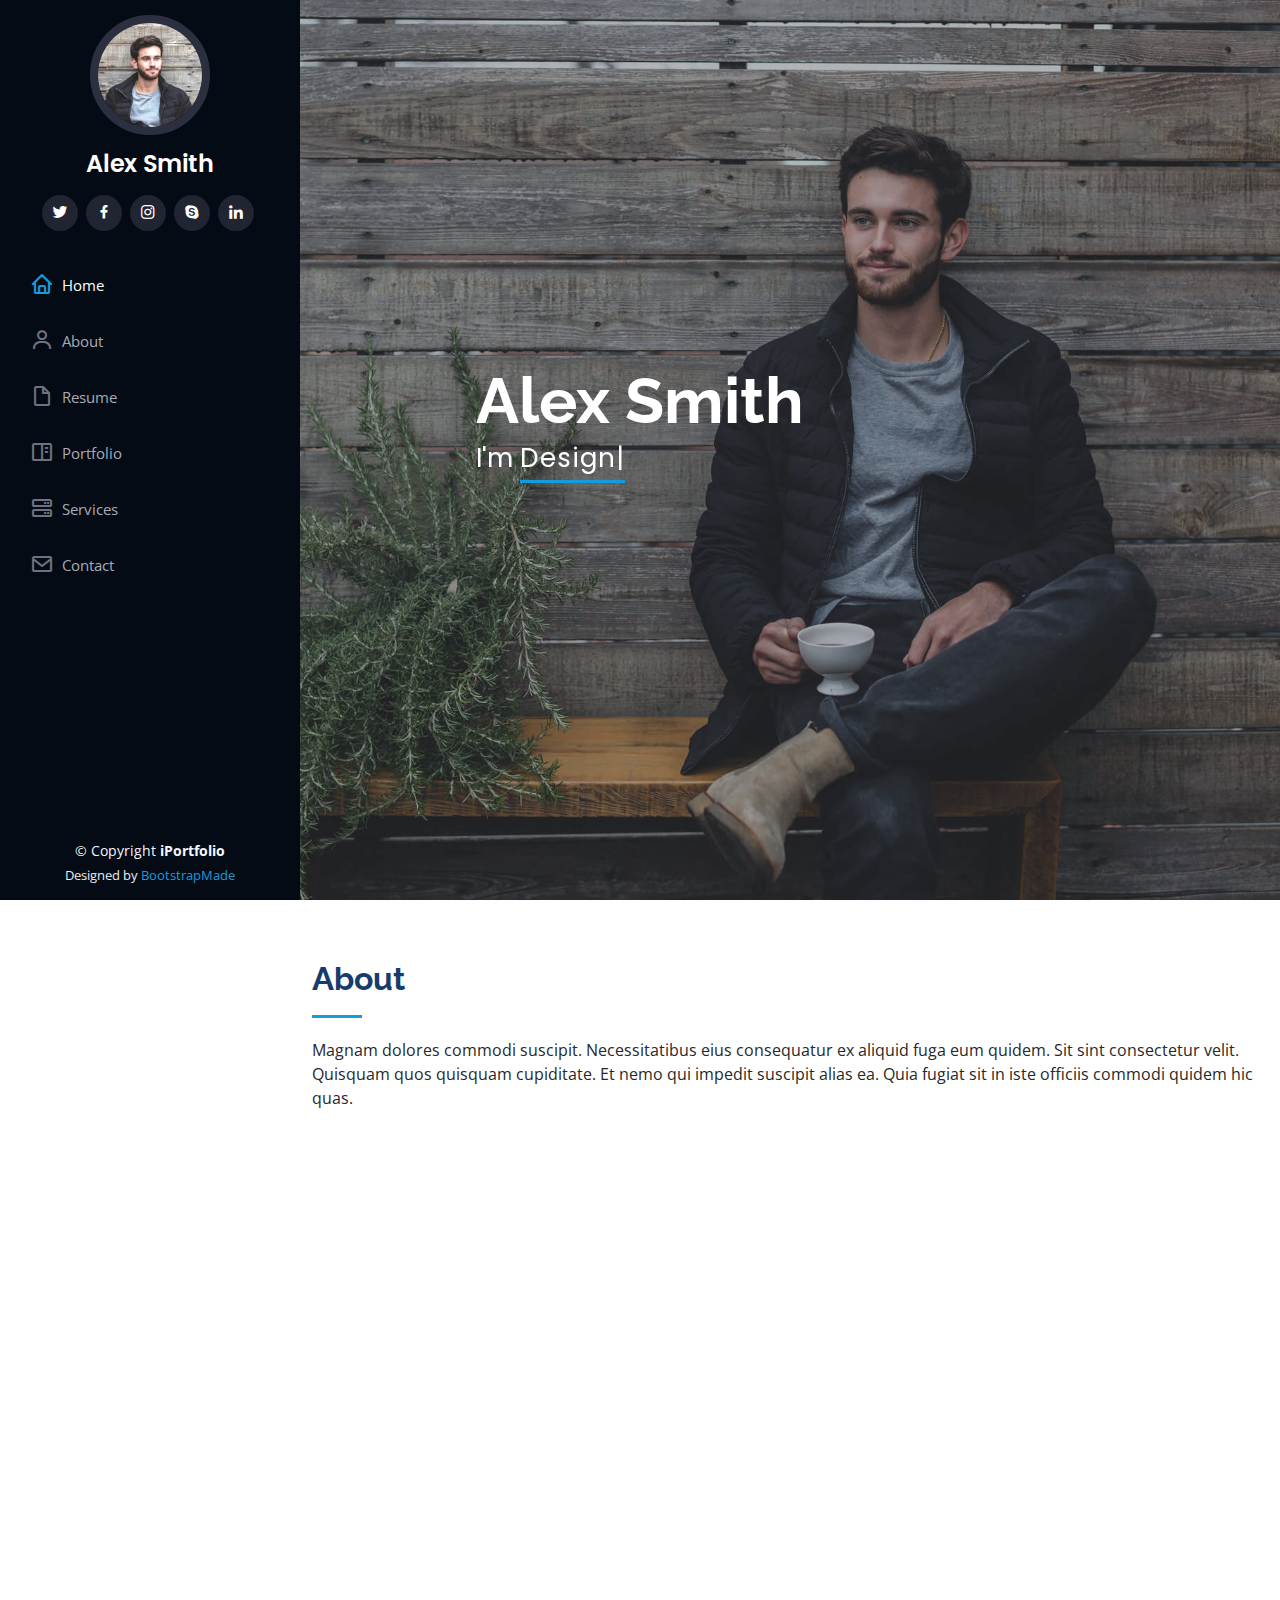
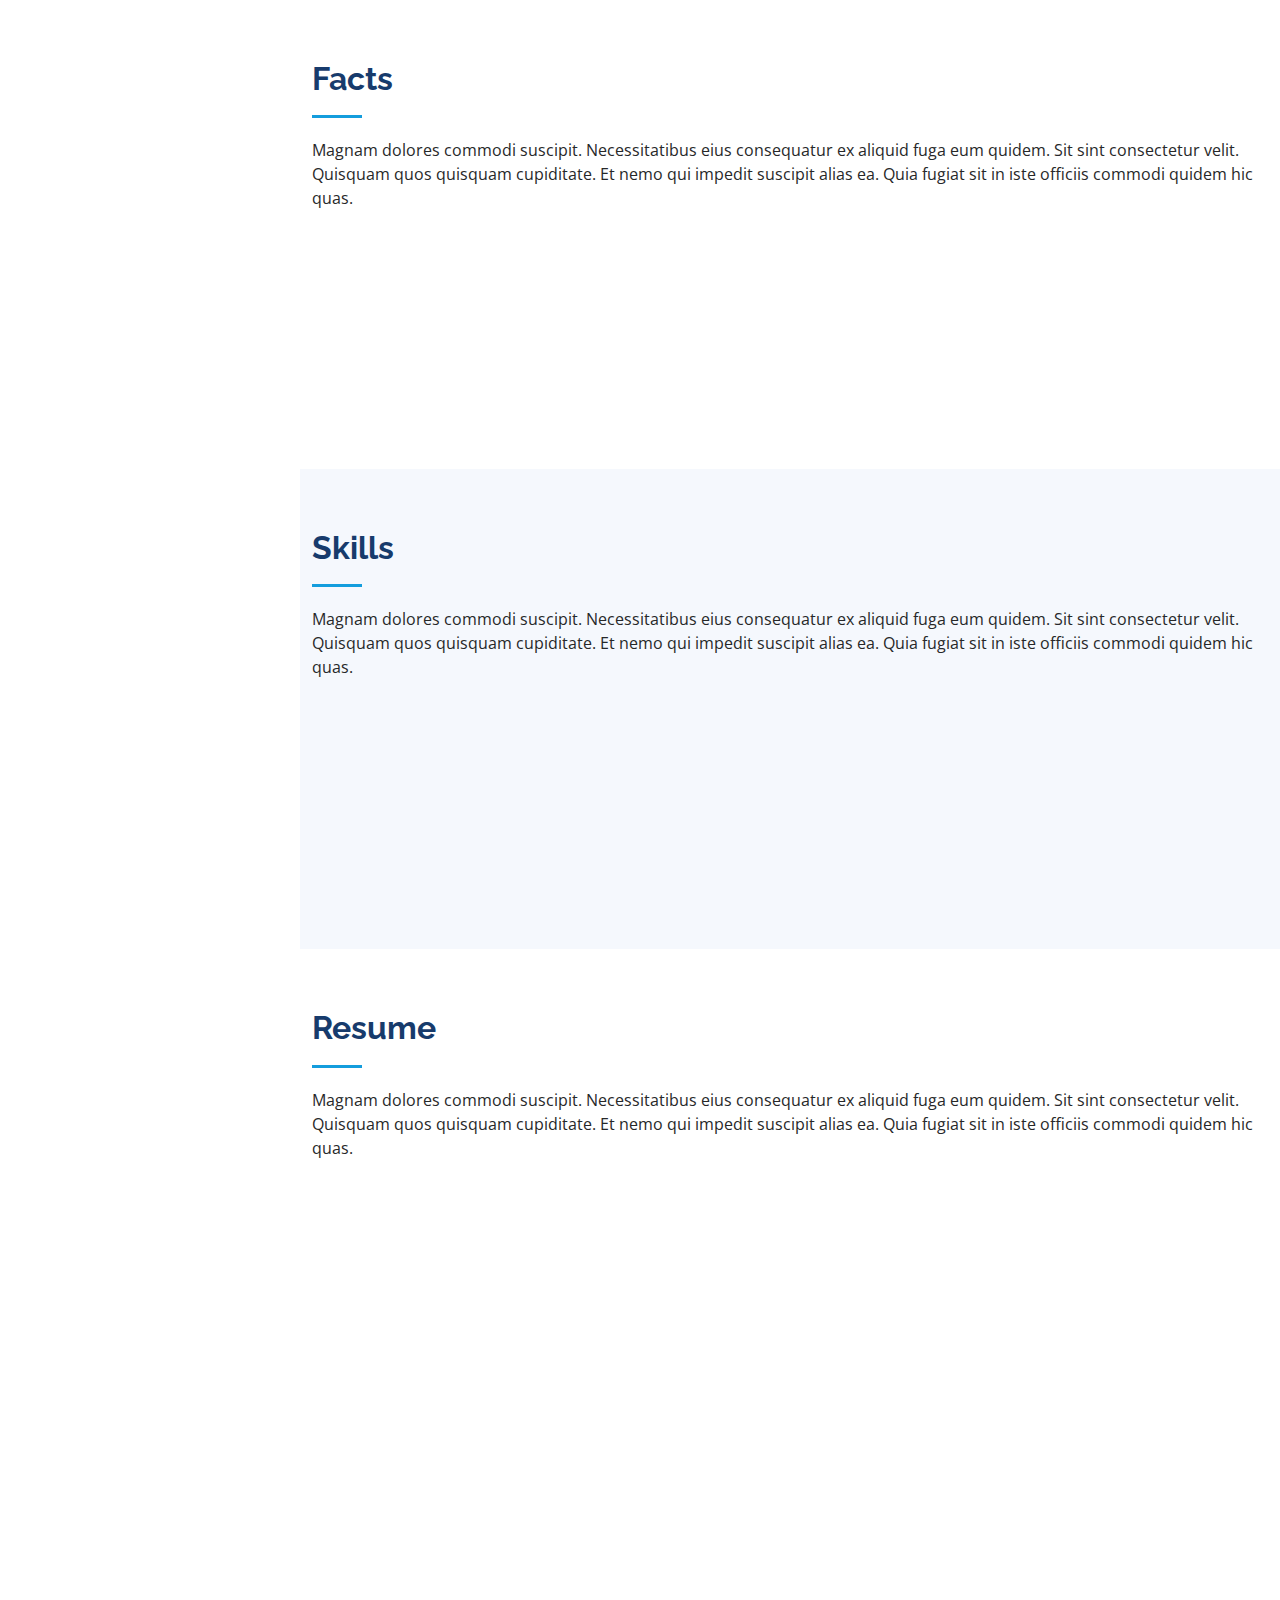
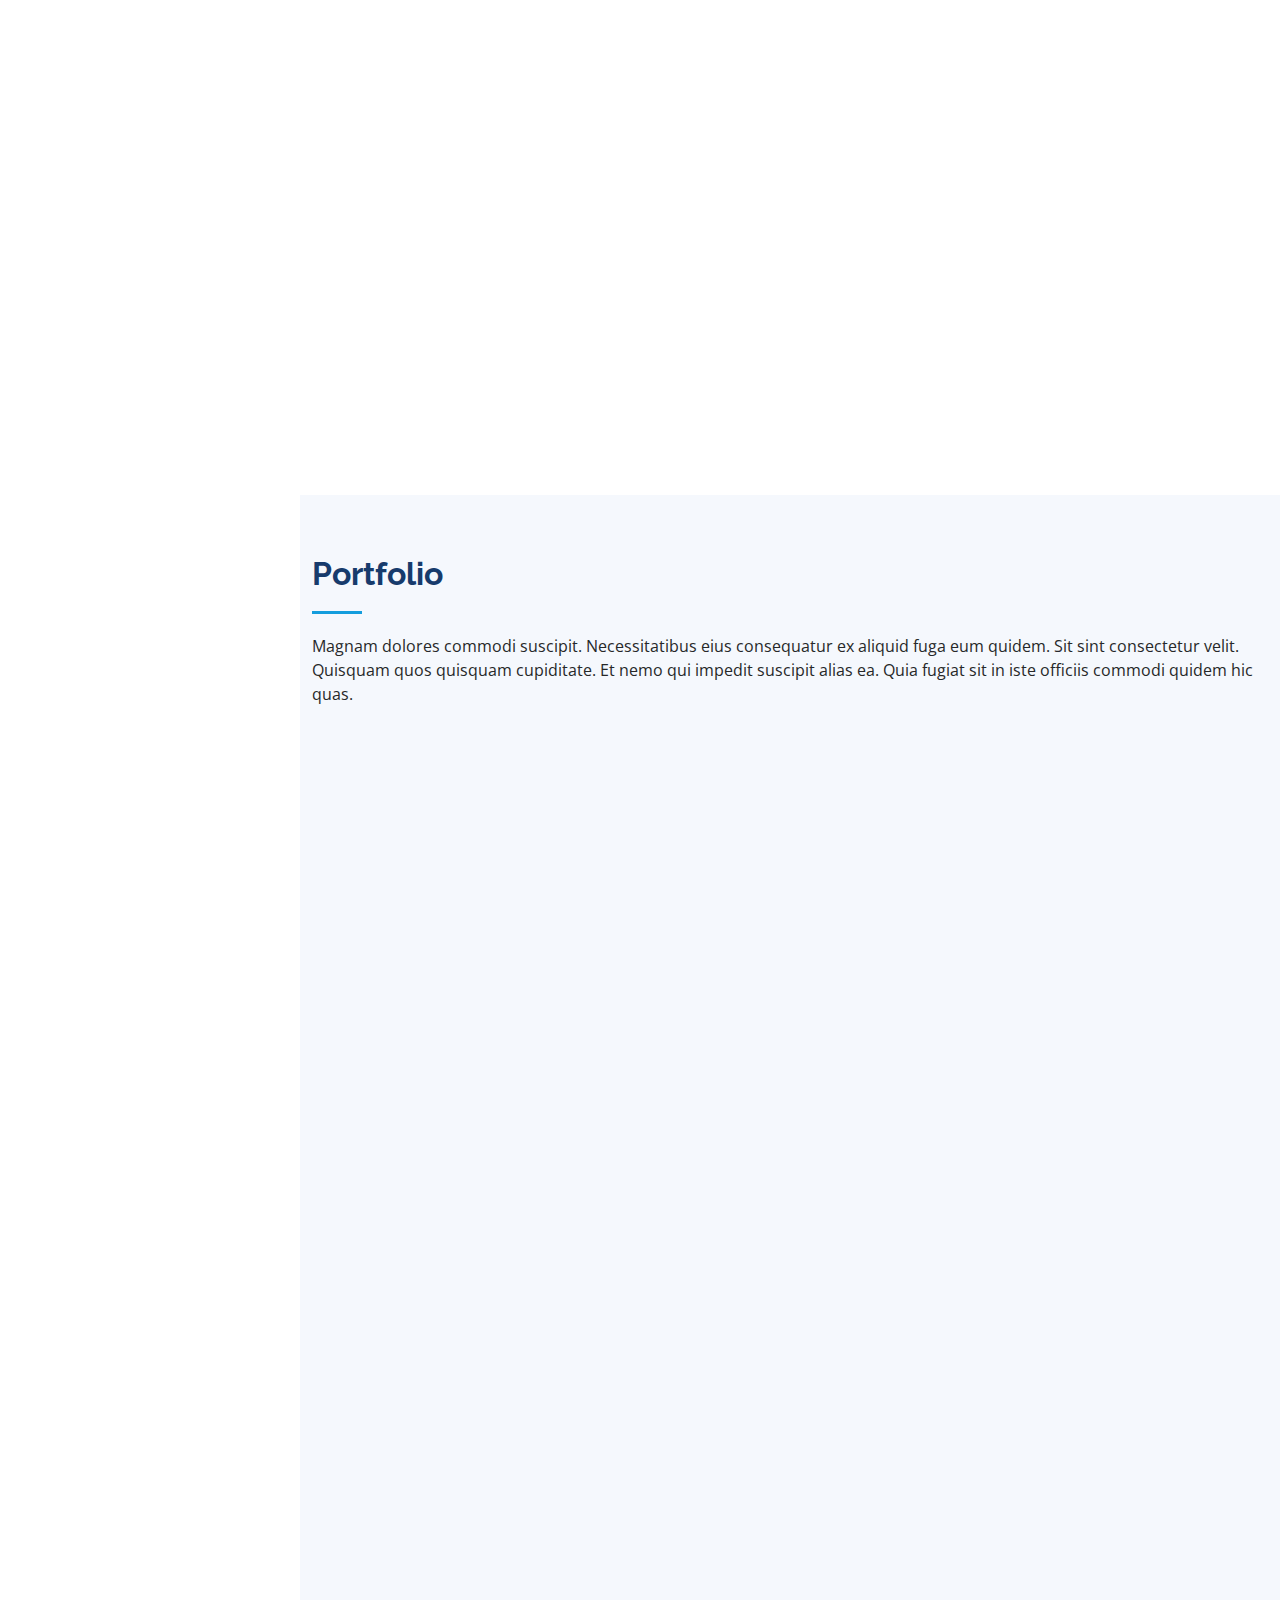
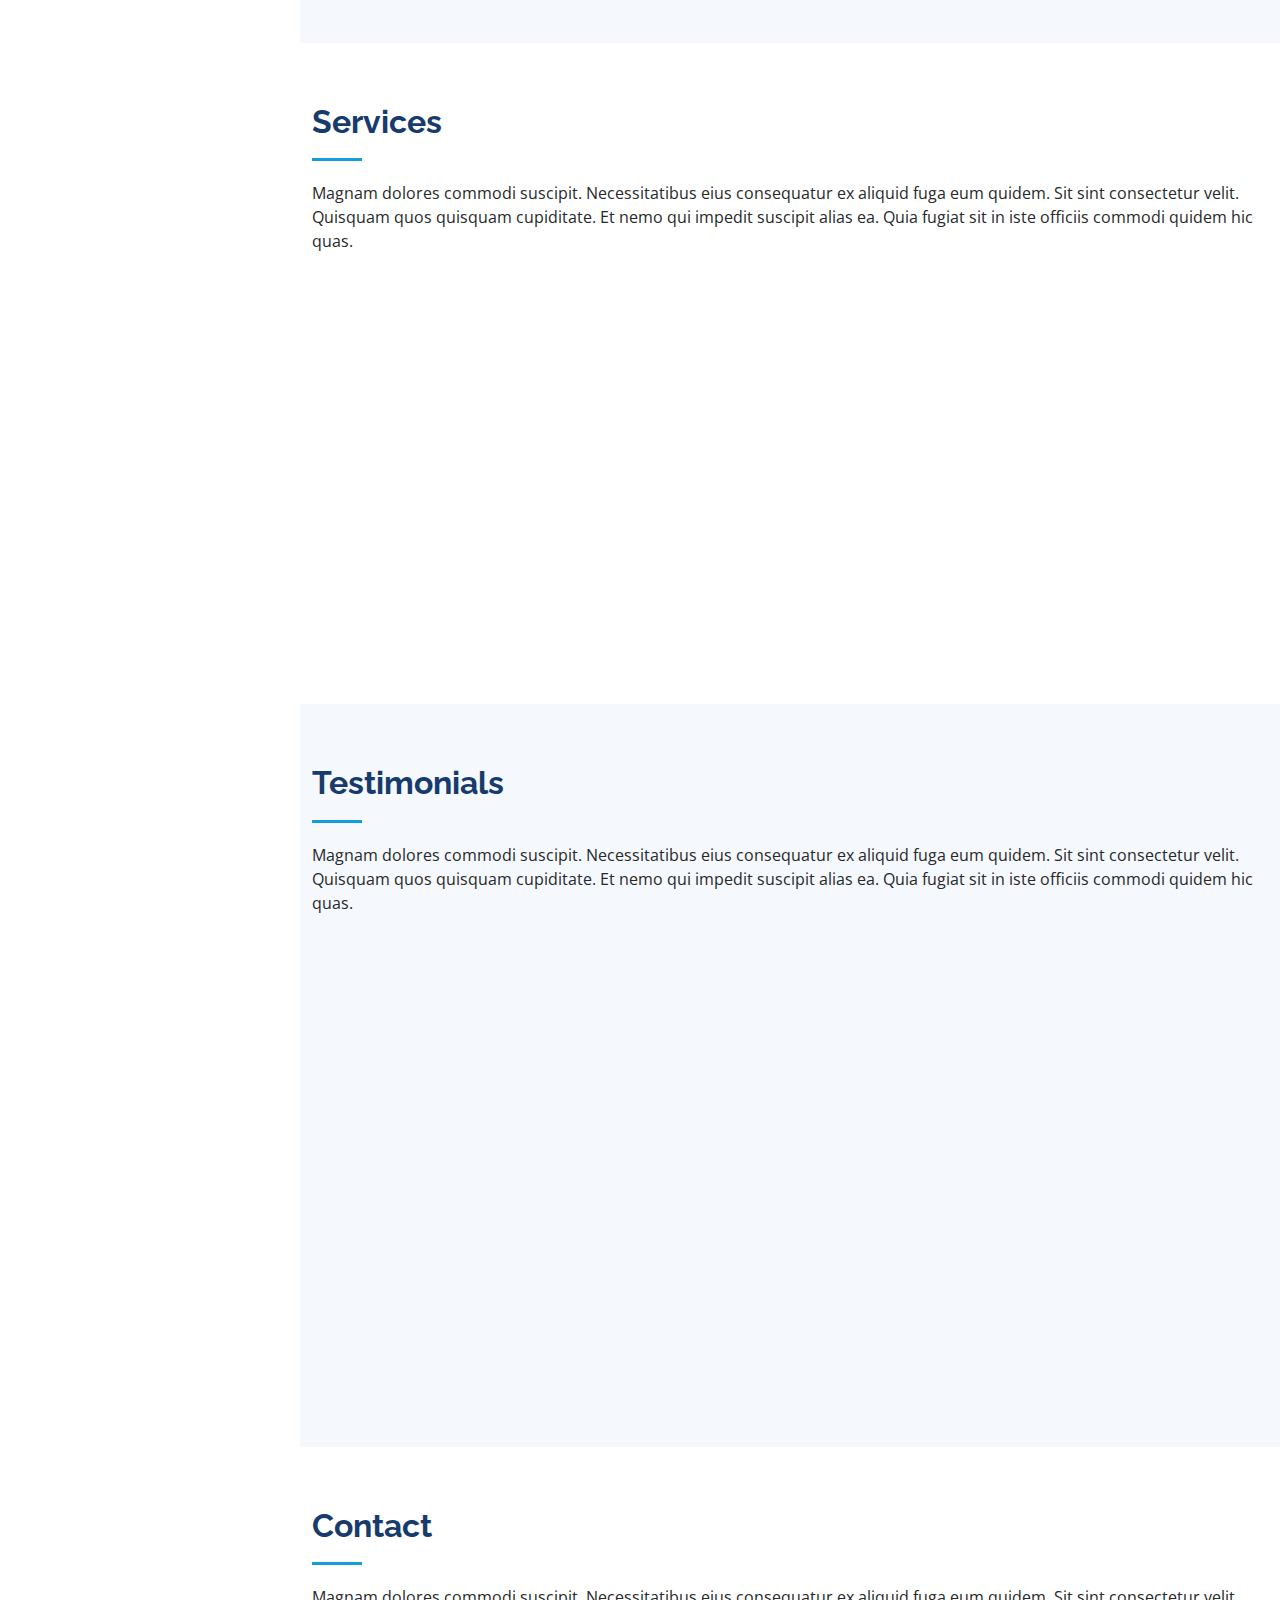
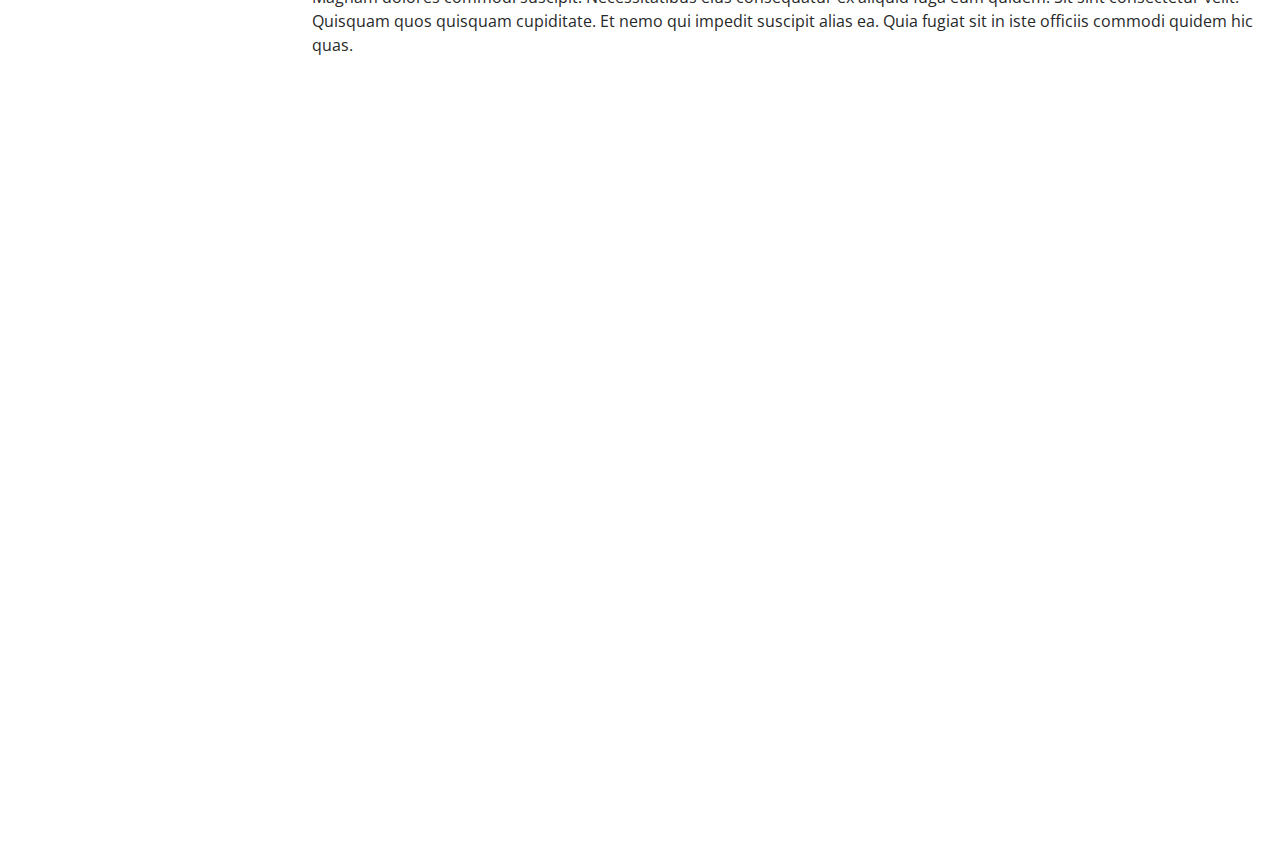
==== iPortfolio/index.html @ 8a2bf861 "se agrego pagina principal en proceso" ====
<!DOCTYPE html>
<html lang="en">

<head>
  <meta charset="utf-8">
  <meta content="width=device-width, initial-scale=1.0" name="viewport">

  <title>iPortfolio Bootstrap Template - Index</title>
  <meta content="" name="description">
  <meta content="" name="keywords">

  <!-- Favicons -->
  <link href="assets/img/favicon.png" rel="icon">
  <link href="assets/img/apple-touch-icon.png" rel="apple-touch-icon">

  <!-- Google Fonts -->
  <link href="https://fonts.googleapis.com/css?family=Open+Sans:300,300i,400,400i,600,600i,700,700i|Raleway:300,300i,400,400i,500,500i,600,600i,700,700i|Poppins:300,300i,400,400i,500,500i,600,600i,700,700i" rel="stylesheet">

  <!-- Vendor CSS Files -->
  <link href="assets/vendor/aos/aos.css" rel="stylesheet">
  <link href="assets/vendor/bootstrap/css/bootstrap.min.css" rel="stylesheet">
  <link href="assets/vendor/bootstrap-icons/bootstrap-icons.css" rel="stylesheet">
  <link href="assets/vendor/boxicons/css/boxicons.min.css" rel="stylesheet">
  <link href="assets/vendor/glightbox/css/glightbox.min.css" rel="stylesheet">
  <link href="assets/vendor/swiper/swiper-bundle.min.css" rel="stylesheet">

  <!-- Template Main CSS File -->
  <link href="assets/css/style.css" rel="stylesheet">

  <!-- =======================================================
  * Template Name: iPortfolio - v3.8.1
  * Template URL: https://bootstrapmade.com/iportfolio-bootstrap-portfolio-websites-template/
  * Author: BootstrapMade.com
  * License: https://bootstrapmade.com/license/
  ======================================================== -->
</head>

<body>

  <!-- ======= Mobile nav toggle button ======= -->
  <i class="bi bi-list mobile-nav-toggle d-xl-none"></i>

  <!-- ======= Header ======= -->
  <header id="header">
    <div class="d-flex flex-column">

      <div class="profile">
        <img src="assets/img/profile-img.jpg" alt="" class="img-fluid rounded-circle">
        <h1 class="text-light"><a href="index.html">Alex Smith</a></h1>
        <div class="social-links mt-3 text-center">
          <a href="#" class="twitter"><i class="bx bxl-twitter"></i></a>
          <a href="#" class="facebook"><i class="bx bxl-facebook"></i></a>
          <a href="#" class="instagram"><i class="bx bxl-instagram"></i></a>
          <a href="#" class="google-plus"><i class="bx bxl-skype"></i></a>
          <a href="#" class="linkedin"><i class="bx bxl-linkedin"></i></a>
        </div>
      </div>

      <nav id="navbar" class="nav-menu navbar">
        <ul>
          <li><a href="#hero" class="nav-link scrollto active"><i class="bx bx-home"></i> <span>Home</span></a></li>
          <li><a href="#about" class="nav-link scrollto"><i class="bx bx-user"></i> <span>About</span></a></li>
          <li><a href="#resume" class="nav-link scrollto"><i class="bx bx-file-blank"></i> <span>Resume</span></a></li>
          <li><a href="#portfolio" class="nav-link scrollto"><i class="bx bx-book-content"></i> <span>Portfolio</span></a></li>
          <li><a href="#services" class="nav-link scrollto"><i class="bx bx-server"></i> <span>Services</span></a></li>
          <li><a href="#contact" class="nav-link scrollto"><i class="bx bx-envelope"></i> <span>Contact</span></a></li>
        </ul>
      </nav><!-- .nav-menu -->
    </div>
  </header><!-- End Header -->

  <!-- ======= Hero Section ======= -->
  <section id="hero" class="d-flex flex-column justify-content-center align-items-center">
    <div class="hero-container" data-aos="fade-in">
      <h1>Alex Smith</h1>
      <p>I'm <span class="typed" data-typed-items="Designer, Developer, Freelancer, Photographer"></span></p>
    </div>
  </section><!-- End Hero -->

  <main id="main">

    <!-- ======= About Section ======= -->
    <section id="about" class="about">
      <div class="container">

        <div class="section-title">
          <h2>About</h2>
          <p>Magnam dolores commodi suscipit. Necessitatibus eius consequatur ex aliquid fuga eum quidem. Sit sint consectetur velit. Quisquam quos quisquam cupiditate. Et nemo qui impedit suscipit alias ea. Quia fugiat sit in iste officiis commodi quidem hic quas.</p>
        </div>

        <div class="row">
          <div class="col-lg-4" data-aos="fade-right">
            <img src="assets/img/profile-img.jpg" class="img-fluid" alt="">
          </div>
          <div class="col-lg-8 pt-4 pt-lg-0 content" data-aos="fade-left">
            <h3>UI/UX Designer &amp; Web Developer.</h3>
            <p class="fst-italic">
              Lorem ipsum dolor sit amet, consectetur adipiscing elit, sed do eiusmod tempor incididunt ut labore et dolore
              magna aliqua.
            </p>
            <div class="row">
              <div class="col-lg-6">
                <ul>
                  <li><i class="bi bi-chevron-right"></i> <strong>Birthday:</strong> <span>1 May 1995</span></li>
                  <li><i class="bi bi-chevron-right"></i> <strong>Website:</strong> <span>www.example.com</span></li>
                  <li><i class="bi bi-chevron-right"></i> <strong>Phone:</strong> <span>+123 456 7890</span></li>
                  <li><i class="bi bi-chevron-right"></i> <strong>City:</strong> <span>New York, USA</span></li>
                </ul>
              </div>
              <div class="col-lg-6">
                <ul>
                  <li><i class="bi bi-chevron-right"></i> <strong>Age:</strong> <span>30</span></li>
                  <li><i class="bi bi-chevron-right"></i> <strong>Degree:</strong> <span>Master</span></li>
                  <li><i class="bi bi-chevron-right"></i> <strong>PhEmailone:</strong> <span>email@example.com</span></li>
                  <li><i class="bi bi-chevron-right"></i> <strong>Freelance:</strong> <span>Available</span></li>
                </ul>
              </div>
            </div>
            <p>
              Officiis eligendi itaque labore et dolorum mollitia officiis optio vero. Quisquam sunt adipisci omnis et ut. Nulla accusantium dolor incidunt officia tempore. Et eius omnis.
              Cupiditate ut dicta maxime officiis quidem quia. Sed et consectetur qui quia repellendus itaque neque. Aliquid amet quidem ut quaerat cupiditate. Ab et eum qui repellendus omnis culpa magni laudantium dolores.
            </p>
          </div>
        </div>

      </div>
    </section><!-- End About Section -->

    <!-- ======= Facts Section ======= -->
    <section id="facts" class="facts">
      <div class="container">

        <div class="section-title">
          <h2>Facts</h2>
          <p>Magnam dolores commodi suscipit. Necessitatibus eius consequatur ex aliquid fuga eum quidem. Sit sint consectetur velit. Quisquam quos quisquam cupiditate. Et nemo qui impedit suscipit alias ea. Quia fugiat sit in iste officiis commodi quidem hic quas.</p>
        </div>

        <div class="row no-gutters">

          <div class="col-lg-3 col-md-6 d-md-flex align-items-md-stretch" data-aos="fade-up">
            <div class="count-box">
              <i class="bi bi-emoji-smile"></i>
              <span data-purecounter-start="0" data-purecounter-end="232" data-purecounter-duration="1" class="purecounter"></span>
              <p><strong>Happy Clients</strong> consequuntur quae</p>
            </div>
          </div>

          <div class="col-lg-3 col-md-6 d-md-flex align-items-md-stretch" data-aos="fade-up" data-aos-delay="100">
            <div class="count-box">
              <i class="bi bi-journal-richtext"></i>
              <span data-purecounter-start="0" data-purecounter-end="521" data-purecounter-duration="1" class="purecounter"></span>
              <p><strong>Projects</strong> adipisci atque cum quia aut</p>
            </div>
          </div>

          <div class="col-lg-3 col-md-6 d-md-flex align-items-md-stretch" data-aos="fade-up" data-aos-delay="200">
            <div class="count-box">
              <i class="bi bi-headset"></i>
              <span data-purecounter-start="0" data-purecounter-end="1453" data-purecounter-duration="1" class="purecounter"></span>
              <p><strong>Hours Of Support</strong> aut commodi quaerat</p>
            </div>
          </div>

          <div class="col-lg-3 col-md-6 d-md-flex align-items-md-stretch" data-aos="fade-up" data-aos-delay="300">
            <div class="count-box">
              <i class="bi bi-people"></i>
              <span data-purecounter-start="0" data-purecounter-end="32" data-purecounter-duration="1" class="purecounter"></span>
              <p><strong>Hard Workers</strong> rerum asperiores dolor</p>
            </div>
          </div>

        </div>

      </div>
    </section><!-- End Facts Section -->

    <!-- ======= Skills Section ======= -->
    <section id="skills" class="skills section-bg">
      <div class="container">

        <div class="section-title">
          <h2>Skills</h2>
          <p>Magnam dolores commodi suscipit. Necessitatibus eius consequatur ex aliquid fuga eum quidem. Sit sint consectetur velit. Quisquam quos quisquam cupiditate. Et nemo qui impedit suscipit alias ea. Quia fugiat sit in iste officiis commodi quidem hic quas.</p>
        </div>

        <div class="row skills-content">

          <div class="col-lg-6" data-aos="fade-up">

            <div class="progress">
              <span class="skill">HTML <i class="val">100%</i></span>
              <div class="progress-bar-wrap">
                <div class="progress-bar" role="progressbar" aria-valuenow="100" aria-valuemin="0" aria-valuemax="100"></div>
              </div>
            </div>

            <div class="progress">
              <span class="skill">CSS <i class="val">90%</i></span>
              <div class="progress-bar-wrap">
                <div class="progress-bar" role="progressbar" aria-valuenow="90" aria-valuemin="0" aria-valuemax="100"></div>
              </div>
            </div>

            <div class="progress">
              <span class="skill">JavaScript <i class="val">75%</i></span>
              <div class="progress-bar-wrap">
                <div class="progress-bar" role="progressbar" aria-valuenow="75" aria-valuemin="0" aria-valuemax="100"></div>
              </div>
            </div>

          </div>

          <div class="col-lg-6" data-aos="fade-up" data-aos-delay="100">

            <div class="progress">
              <span class="skill">PHP <i class="val">80%</i></span>
              <div class="progress-bar-wrap">
                <div class="progress-bar" role="progressbar" aria-valuenow="80" aria-valuemin="0" aria-valuemax="100"></div>
              </div>
            </div>

            <div class="progress">
              <span class="skill">WordPress/CMS <i class="val">90%</i></span>
              <div class="progress-bar-wrap">
                <div class="progress-bar" role="progressbar" aria-valuenow="90" aria-valuemin="0" aria-valuemax="100"></div>
              </div>
            </div>

            <div class="progress">
              <span class="skill">Photoshop <i class="val">55%</i></span>
              <div class="progress-bar-wrap">
                <div class="progress-bar" role="progressbar" aria-valuenow="55" aria-valuemin="0" aria-valuemax="100"></div>
              </div>
            </div>

          </div>

        </div>

      </div>
    </section><!-- End Skills Section -->

    <!-- ======= Resume Section ======= -->
    <section id="resume" class="resume">
      <div class="container">

        <div class="section-title">
          <h2>Resume</h2>
          <p>Magnam dolores commodi suscipit. Necessitatibus eius consequatur ex aliquid fuga eum quidem. Sit sint consectetur velit. Quisquam quos quisquam cupiditate. Et nemo qui impedit suscipit alias ea. Quia fugiat sit in iste officiis commodi quidem hic quas.</p>
        </div>

        <div class="row">
          <div class="col-lg-6" data-aos="fade-up">
            <h3 class="resume-title">Sumary</h3>
            <div class="resume-item pb-0">
              <h4>Alex Smith</h4>
              <p><em>Innovative and deadline-driven Graphic Designer with 3+ years of experience designing and developing user-centered digital/print marketing material from initial concept to final, polished deliverable.</em></p>
              <ul>
                <li>Portland par 127,Orlando, FL</li>
                <li>(123) 456-7891</li>
                <li>alice.barkley@example.com</li>
              </ul>
            </div>

            <h3 class="resume-title">Education</h3>
            <div class="resume-item">
              <h4>Master of Fine Arts &amp; Graphic Design</h4>
              <h5>2015 - 2016</h5>
              <p><em>Rochester Institute of Technology, Rochester, NY</em></p>
              <p>Qui deserunt veniam. Et sed aliquam labore tempore sed quisquam iusto autem sit. Ea vero voluptatum qui ut dignissimos deleniti nerada porti sand markend</p>
            </div>
            <div class="resume-item">
              <h4>Bachelor of Fine Arts &amp; Graphic Design</h4>
              <h5>2010 - 2014</h5>
              <p><em>Rochester Institute of Technology, Rochester, NY</em></p>
              <p>Quia nobis sequi est occaecati aut. Repudiandae et iusto quae reiciendis et quis Eius vel ratione eius unde vitae rerum voluptates asperiores voluptatem Earum molestiae consequatur neque etlon sader mart dila</p>
            </div>
          </div>
          <div class="col-lg-6" data-aos="fade-up" data-aos-delay="100">
            <h3 class="resume-title">Professional Experience</h3>
            <div class="resume-item">
              <h4>Senior graphic design specialist</h4>
              <h5>2019 - Present</h5>
              <p><em>Experion, New York, NY </em></p>
              <ul>
                <li>Lead in the design, development, and implementation of the graphic, layout, and production communication materials</li>
                <li>Delegate tasks to the 7 members of the design team and provide counsel on all aspects of the project. </li>
                <li>Supervise the assessment of all graphic materials in order to ensure quality and accuracy of the design</li>
                <li>Oversee the efficient use of production project budgets ranging from $2,000 - $25,000</li>
              </ul>
            </div>
            <div class="resume-item">
              <h4>Graphic design specialist</h4>
              <h5>2017 - 2018</h5>
              <p><em>Stepping Stone Advertising, New York, NY</em></p>
              <ul>
                <li>Developed numerous marketing programs (logos, brochures,infographics, presentations, and advertisements).</li>
                <li>Managed up to 5 projects or tasks at a given time while under pressure</li>
                <li>Recommended and consulted with clients on the most appropriate graphic design</li>
                <li>Created 4+ design presentations and proposals a month for clients and account managers</li>
              </ul>
            </div>
          </div>
        </div>

      </div>
    </section><!-- End Resume Section -->

    <!-- ======= Portfolio Section ======= -->
    <section id="portfolio" class="portfolio section-bg">
      <div class="container">

        <div class="section-title">
          <h2>Portfolio</h2>
          <p>Magnam dolores commodi suscipit. Necessitatibus eius consequatur ex aliquid fuga eum quidem. Sit sint consectetur velit. Quisquam quos quisquam cupiditate. Et nemo qui impedit suscipit alias ea. Quia fugiat sit in iste officiis commodi quidem hic quas.</p>
        </div>

        <div class="row" data-aos="fade-up">
          <div class="col-lg-12 d-flex justify-content-center">
            <ul id="portfolio-flters">
              <li data-filter="*" class="filter-active">All</li>
              <li data-filter=".filter-app">App</li>
              <li data-filter=".filter-card">Card</li>
              <li data-filter=".filter-web">Web</li>
            </ul>
          </div>
        </div>

        <div class="row portfolio-container" data-aos="fade-up" data-aos-delay="100">

          <div class="col-lg-4 col-md-6 portfolio-item filter-app">
            <div class="portfolio-wrap">
              <img src="assets/img/portfolio/portfolio-1.jpg" class="img-fluid" alt="">
              <div class="portfolio-links">
                <a href="assets/img/portfolio/portfolio-1.jpg" data-gallery="portfolioGallery" class="portfolio-lightbox" title="App 1"><i class="bx bx-plus"></i></a>
                <a href="portfolio-details.html" title="More Details"><i class="bx bx-link"></i></a>
              </div>
            </div>
          </div>

          <div class="col-lg-4 col-md-6 portfolio-item filter-web">
            <div class="portfolio-wrap">
              <img src="assets/img/portfolio/portfolio-2.jpg" class="img-fluid" alt="">
              <div class="portfolio-links">
                <a href="assets/img/portfolio/portfolio-2.jpg" data-gallery="portfolioGallery" class="portfolio-lightbox" title="Web 3"><i class="bx bx-plus"></i></a>
                <a href="portfolio-details.html" title="More Details"><i class="bx bx-link"></i></a>
              </div>
            </div>
          </div>

          <div class="col-lg-4 col-md-6 portfolio-item filter-app">
            <div class="portfolio-wrap">
              <img src="assets/img/portfolio/portfolio-3.jpg" class="img-fluid" alt="">
              <div class="portfolio-links">
                <a href="assets/img/portfolio/portfolio-3.jpg" data-gallery="portfolioGallery" class="portfolio-lightbox" title="App 2"><i class="bx bx-plus"></i></a>
                <a href="portfolio-details.html" title="More Details"><i class="bx bx-link"></i></a>
              </div>
            </div>
          </div>

          <div class="col-lg-4 col-md-6 portfolio-item filter-card">
            <div class="portfolio-wrap">
              <img src="assets/img/portfolio/portfolio-4.jpg" class="img-fluid" alt="">
              <div class="portfolio-links">
                <a href="assets/img/portfolio/portfolio-4.jpg" data-gallery="portfolioGallery" class="portfolio-lightbox" title="Card 2"><i class="bx bx-plus"></i></a>
                <a href="portfolio-details.html" title="More Details"><i class="bx bx-link"></i></a>
              </div>
            </div>
          </div>

          <div class="col-lg-4 col-md-6 portfolio-item filter-web">
            <div class="portfolio-wrap">
              <img src="assets/img/portfolio/portfolio-5.jpg" class="img-fluid" alt="">
              <div class="portfolio-links">
                <a href="assets/img/portfolio/portfolio-5.jpg" data-gallery="portfolioGallery" class="portfolio-lightbox" title="Web 2"><i class="bx bx-plus"></i></a>
                <a href="portfolio-details.html" title="More Details"><i class="bx bx-link"></i></a>
              </div>
            </div>
          </div>

          <div class="col-lg-4 col-md-6 portfolio-item filter-app">
            <div class="portfolio-wrap">
              <img src="assets/img/portfolio/portfolio-6.jpg" class="img-fluid" alt="">
              <div class="portfolio-links">
                <a href="assets/img/portfolio/portfolio-6.jpg" data-gallery="portfolioGallery" class="portfolio-lightbox" title="App 3"><i class="bx bx-plus"></i></a>
                <a href="portfolio-details.html" title="More Details"><i class="bx bx-link"></i></a>
              </div>
            </div>
          </div>

          <div class="col-lg-4 col-md-6 portfolio-item filter-card">
            <div class="portfolio-wrap">
              <img src="assets/img/portfolio/portfolio-7.jpg" class="img-fluid" alt="">
              <div class="portfolio-links">
                <a href="assets/img/portfolio/portfolio-7.jpg" data-gallery="portfolioGallery" class="portfolio-lightbox" title="Card 1"><i class="bx bx-plus"></i></a>
                <a href="portfolio-details.html" title="More Details"><i class="bx bx-link"></i></a>
              </div>
            </div>
          </div>

          <div class="col-lg-4 col-md-6 portfolio-item filter-card">
            <div class="portfolio-wrap">
              <img src="assets/img/portfolio/portfolio-8.jpg" class="img-fluid" alt="">
              <div class="portfolio-links">
                <a href="assets/img/portfolio/portfolio-8.jpg" data-gallery="portfolioGallery" class="portfolio-lightbox" title="Card 3"><i class="bx bx-plus"></i></a>
                <a href="portfolio-details.html" title="More Details"><i class="bx bx-link"></i></a>
              </div>
            </div>
          </div>

          <div class="col-lg-4 col-md-6 portfolio-item filter-web">
            <div class="portfolio-wrap">
              <img src="assets/img/portfolio/portfolio-9.jpg" class="img-fluid" alt="">
              <div class="portfolio-links">
                <a href="assets/img/portfolio/portfolio-9.jpg" data-gallery="portfolioGallery" class="portfolio-lightbox" title="Web 3"><i class="bx bx-plus"></i></a>
                <a href="portfolio-details.html" title="More Details"><i class="bx bx-link"></i></a>
              </div>
            </div>
          </div>

        </div>

      </div>
    </section><!-- End Portfolio Section -->

    <!-- ======= Services Section ======= -->
    <section id="services" class="services">
      <div class="container">

        <div class="section-title">
          <h2>Services</h2>
          <p>Magnam dolores commodi suscipit. Necessitatibus eius consequatur ex aliquid fuga eum quidem. Sit sint consectetur velit. Quisquam quos quisquam cupiditate. Et nemo qui impedit suscipit alias ea. Quia fugiat sit in iste officiis commodi quidem hic quas.</p>
        </div>

        <div class="row">
          <div class="col-lg-4 col-md-6 icon-box" data-aos="fade-up">
            <div class="icon"><i class="bi bi-briefcase"></i></div>
            <h4 class="title"><a href="">Lorem Ipsum</a></h4>
            <p class="description">Voluptatum deleniti atque corrupti quos dolores et quas molestias excepturi sint occaecati cupiditate non provident</p>
          </div>
          <div class="col-lg-4 col-md-6 icon-box" data-aos="fade-up" data-aos-delay="100">
            <div class="icon"><i class="bi bi-card-checklist"></i></div>
            <h4 class="title"><a href="">Dolor Sitema</a></h4>
            <p class="description">Minim veniam, quis nostrud exercitation ullamco laboris nisi ut aliquip ex ea commodo consequat tarad limino ata</p>
          </div>
          <div class="col-lg-4 col-md-6 icon-box" data-aos="fade-up" data-aos-delay="200">
            <div class="icon"><i class="bi bi-bar-chart"></i></div>
            <h4 class="title"><a href="">Sed ut perspiciatis</a></h4>
            <p class="description">Duis aute irure dolor in reprehenderit in voluptate velit esse cillum dolore eu fugiat nulla pariatur</p>
          </div>
          <div class="col-lg-4 col-md-6 icon-box" data-aos="fade-up" data-aos-delay="300">
            <div class="icon"><i class="bi bi-binoculars"></i></div>
            <h4 class="title"><a href="">Magni Dolores</a></h4>
            <p class="description">Excepteur sint occaecat cupidatat non proident, sunt in culpa qui officia deserunt mollit anim id est laborum</p>
          </div>
          <div class="col-lg-4 col-md-6 icon-box" data-aos="fade-up" data-aos-delay="400">
            <div class="icon"><i class="bi bi-brightness-high"></i></div>
            <h4 class="title"><a href="">Nemo Enim</a></h4>
            <p class="description">At vero eos et accusamus et iusto odio dignissimos ducimus qui blanditiis praesentium voluptatum deleniti atque</p>
          </div>
          <div class="col-lg-4 col-md-6 icon-box" data-aos="fade-up" data-aos-delay="500">
            <div class="icon"><i class="bi bi-calendar4-week"></i></div>
            <h4 class="title"><a href="">Eiusmod Tempor</a></h4>
            <p class="description">Et harum quidem rerum facilis est et expedita distinctio. Nam libero tempore, cum soluta nobis est eligendi</p>
          </div>
        </div>

      </div>
    </section><!-- End Services Section -->

    <!-- ======= Testimonials Section ======= -->
    <section id="testimonials" class="testimonials section-bg">
      <div class="container">

        <div class="section-title">
          <h2>Testimonials</h2>
          <p>Magnam dolores commodi suscipit. Necessitatibus eius consequatur ex aliquid fuga eum quidem. Sit sint consectetur velit. Quisquam quos quisquam cupiditate. Et nemo qui impedit suscipit alias ea. Quia fugiat sit in iste officiis commodi quidem hic quas.</p>
        </div>

        <div class="testimonials-slider swiper" data-aos="fade-up" data-aos-delay="100">
          <div class="swiper-wrapper">

            <div class="swiper-slide">
              <div class="testimonial-item" data-aos="fade-up">
                <p>
                  <i class="bx bxs-quote-alt-left quote-icon-left"></i>
                  Proin iaculis purus consequat sem cure digni ssim donec porttitora entum suscipit rhoncus. Accusantium quam, ultricies eget id, aliquam eget nibh et. Maecen aliquam, risus at semper.
                  <i class="bx bxs-quote-alt-right quote-icon-right"></i>
                </p>
                <img src="assets/img/testimonials/testimonials-1.jpg" class="testimonial-img" alt="">
                <h3>Saul Goodman</h3>
                <h4>Ceo &amp; Founder</h4>
              </div>
            </div><!-- End testimonial item -->

            <div class="swiper-slide">
              <div class="testimonial-item" data-aos="fade-up" data-aos-delay="100">
                <p>
                  <i class="bx bxs-quote-alt-left quote-icon-left"></i>
                  Export tempor illum tamen malis malis eram quae irure esse labore quem cillum quid cillum eram malis quorum velit fore eram velit sunt aliqua noster fugiat irure amet legam anim culpa.
                  <i class="bx bxs-quote-alt-right quote-icon-right"></i>
                </p>
                <img src="assets/img/testimonials/testimonials-2.jpg" class="testimonial-img" alt="">
                <h3>Sara Wilsson</h3>
                <h4>Designer</h4>
              </div>
            </div><!-- End testimonial item -->

            <div class="swiper-slide">
              <div class="testimonial-item" data-aos="fade-up" data-aos-delay="200">
                <p>
                  <i class="bx bxs-quote-alt-left quote-icon-left"></i>
                  Enim nisi quem export duis labore cillum quae magna enim sint quorum nulla quem veniam duis minim tempor labore quem eram duis noster aute amet eram fore quis sint minim.
                  <i class="bx bxs-quote-alt-right quote-icon-right"></i>
                </p>
                <img src="assets/img/testimonials/testimonials-3.jpg" class="testimonial-img" alt="">
                <h3>Jena Karlis</h3>
                <h4>Store Owner</h4>
              </div>
            </div><!-- End testimonial item -->

            <div class="swiper-slide">
              <div class="testimonial-item" data-aos="fade-up" data-aos-delay="300">
                <p>
                  <i class="bx bxs-quote-alt-left quote-icon-left"></i>
                  Fugiat enim eram quae cillum dolore dolor amet nulla culpa multos export minim fugiat minim velit minim dolor enim duis veniam ipsum anim magna sunt elit fore quem dolore labore illum veniam.
                  <i class="bx bxs-quote-alt-right quote-icon-right"></i>
                </p>
                <img src="assets/img/testimonials/testimonials-4.jpg" class="testimonial-img" alt="">
                <h3>Matt Brandon</h3>
                <h4>Freelancer</h4>
              </div>
            </div><!-- End testimonial item -->

            <div class="swiper-slide">
              <div class="testimonial-item" data-aos="fade-up" data-aos-delay="400">
                <p>
                  <i class="bx bxs-quote-alt-left quote-icon-left"></i>
                  Quis quorum aliqua sint quem legam fore sunt eram irure aliqua veniam tempor noster veniam enim culpa labore duis sunt culpa nulla illum cillum fugiat legam esse veniam culpa fore nisi cillum quid.
                  <i class="bx bxs-quote-alt-right quote-icon-right"></i>
                </p>
                <img src="assets/img/testimonials/testimonials-5.jpg" class="testimonial-img" alt="">
                <h3>John Larson</h3>
                <h4>Entrepreneur</h4>
              </div>
            </div><!-- End testimonial item -->

          </div>
          <div class="swiper-pagination"></div>
        </div>

      </div>
    </section><!-- End Testimonials Section -->

    <!-- ======= Contact Section ======= -->
    <section id="contact" class="contact">
      <div class="container">

        <div class="section-title">
          <h2>Contact</h2>
          <p>Magnam dolores commodi suscipit. Necessitatibus eius consequatur ex aliquid fuga eum quidem. Sit sint consectetur velit. Quisquam quos quisquam cupiditate. Et nemo qui impedit suscipit alias ea. Quia fugiat sit in iste officiis commodi quidem hic quas.</p>
        </div>

        <div class="row" data-aos="fade-in">

          <div class="col-lg-5 d-flex align-items-stretch">
            <div class="info">
              <div class="address">
                <i class="bi bi-geo-alt"></i>
                <h4>Location:</h4>
                <p>A108 Adam Street, New York, NY 535022</p>
              </div>

              <div class="email">
                <i class="bi bi-envelope"></i>
                <h4>Email:</h4>
                <p>info@example.com</p>
              </div>

              <div class="phone">
                <i class="bi bi-phone"></i>
                <h4>Call:</h4>
                <p>+1 5589 55488 55s</p>
              </div>

              <iframe src="https://www.google.com/maps/embed?pb=!1m14!1m8!1m3!1d12097.433213460943!2d-74.0062269!3d40.7101282!3m2!1i1024!2i768!4f13.1!3m3!1m2!1s0x0%3A0xb89d1fe6bc499443!2sDowntown+Conference+Center!5e0!3m2!1smk!2sbg!4v1539943755621" frameborder="0" style="border:0; width: 100%; height: 290px;" allowfullscreen></iframe>
            </div>

          </div>

          <div class="col-lg-7 mt-5 mt-lg-0 d-flex align-items-stretch">
            <form action="forms/contact.php" method="post" role="form" class="php-email-form">
              <div class="row">
                <div class="form-group col-md-6">
                  <label for="name">Your Name</label>
                  <input type="text" name="name" class="form-control" id="name" required>
                </div>
                <div class="form-group col-md-6">
                  <label for="name">Your Email</label>
                  <input type="email" class="form-control" name="email" id="email" required>
                </div>
              </div>
              <div class="form-group">
                <label for="name">Subject</label>
                <input type="text" class="form-control" name="subject" id="subject" required>
              </div>
              <div class="form-group">
                <label for="name">Message</label>
                <textarea class="form-control" name="message" rows="10" required></textarea>
              </div>
              <div class="my-3">
                <div class="loading">Loading</div>
                <div class="error-message"></div>
                <div class="sent-message">Your message has been sent. Thank you!</div>
              </div>
              <div class="text-center"><button type="submit">Send Message</button></div>
            </form>
          </div>

        </div>

      </div>
    </section><!-- End Contact Section -->

  </main><!-- End #main -->

  <!-- ======= Footer ======= -->
  <footer id="footer">
    <div class="container">
      <div class="copyright">
        &copy; Copyright <strong><span>iPortfolio</span></strong>
      </div>
      <div class="credits">
        <!-- All the links in the footer should remain intact. -->
        <!-- You can delete the links only if you purchased the pro version. -->
        <!-- Licensing information: https://bootstrapmade.com/license/ -->
        <!-- Purchase the pro version with working PHP/AJAX contact form: https://bootstrapmade.com/iportfolio-bootstrap-portfolio-websites-template/ -->
        Designed by <a href="https://bootstrapmade.com/">BootstrapMade</a>
      </div>
    </div>
  </footer><!-- End  Footer -->

  <a href="#" class="back-to-top d-flex align-items-center justify-content-center"><i class="bi bi-arrow-up-short"></i></a>

  <!-- Vendor JS Files -->
  <script src="assets/vendor/purecounter/purecounter_vanilla.js"></script>
  <script src="assets/vendor/aos/aos.js"></script>
  <script src="assets/vendor/bootstrap/js/bootstrap.bundle.min.js"></script>
  <script src="assets/vendor/glightbox/js/glightbox.min.js"></script>
  <script src="assets/vendor/isotope-layout/isotope.pkgd.min.js"></script>
  <script src="assets/vendor/swiper/swiper-bundle.min.js"></script>
  <script src="assets/vendor/typed.js/typed.min.js"></script>
  <script src="assets/vendor/waypoints/noframework.waypoints.js"></script>
  <script src="assets/vendor/php-email-form/validate.js"></script>

  <!-- Template Main JS File -->
  <script src="assets/js/main.js"></script>

</body>

</html>
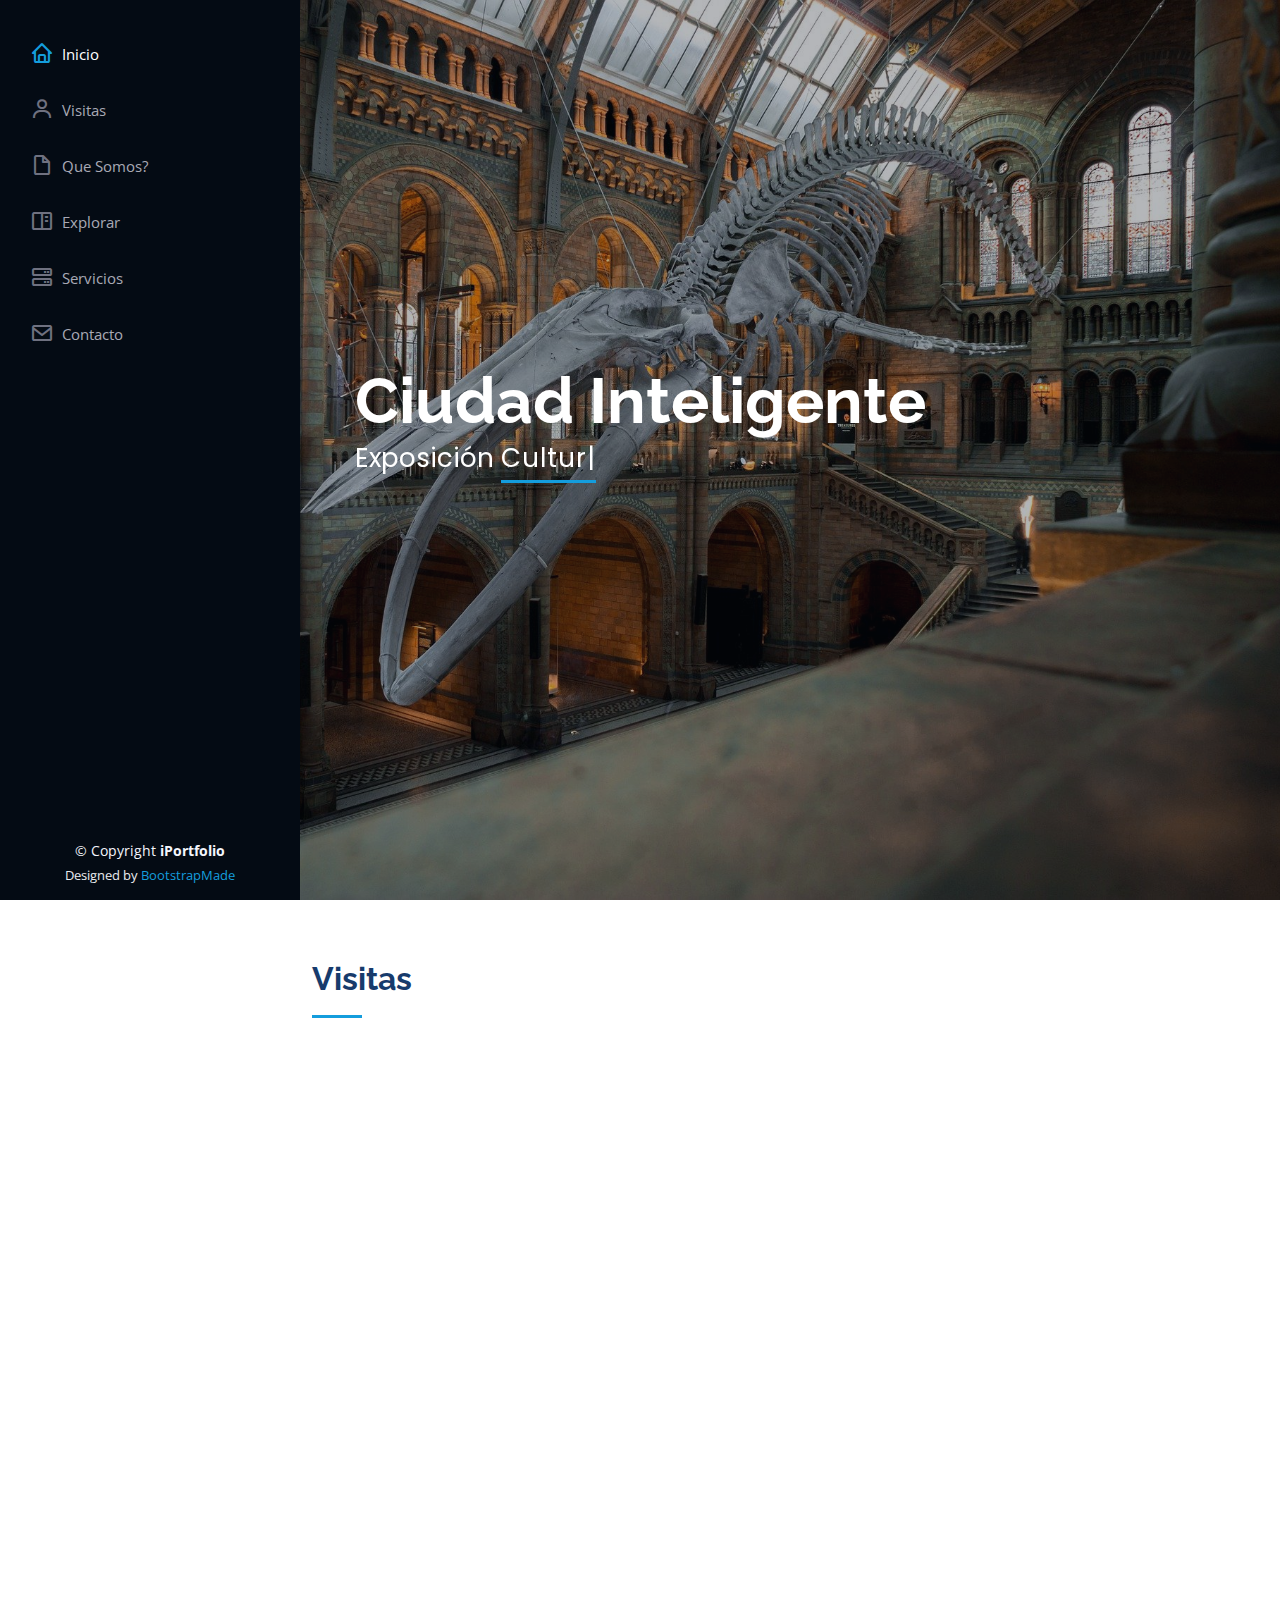
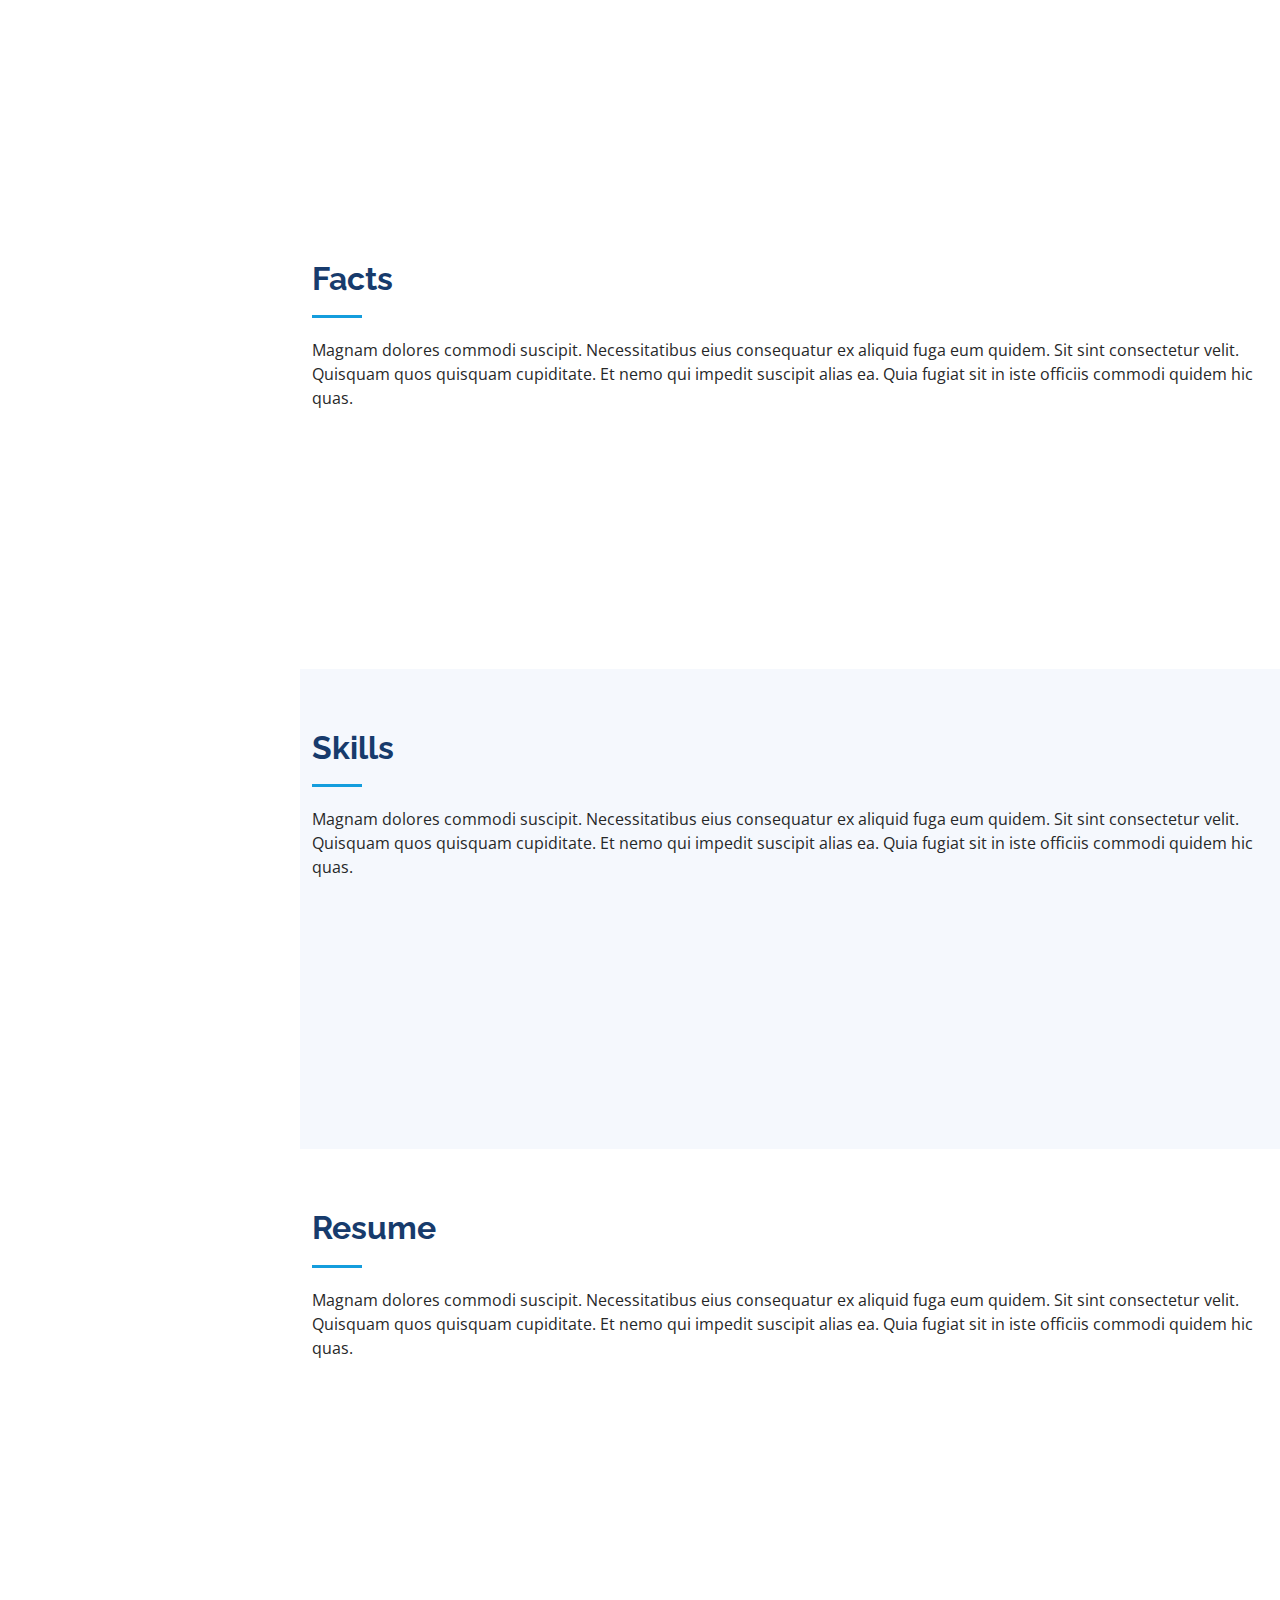
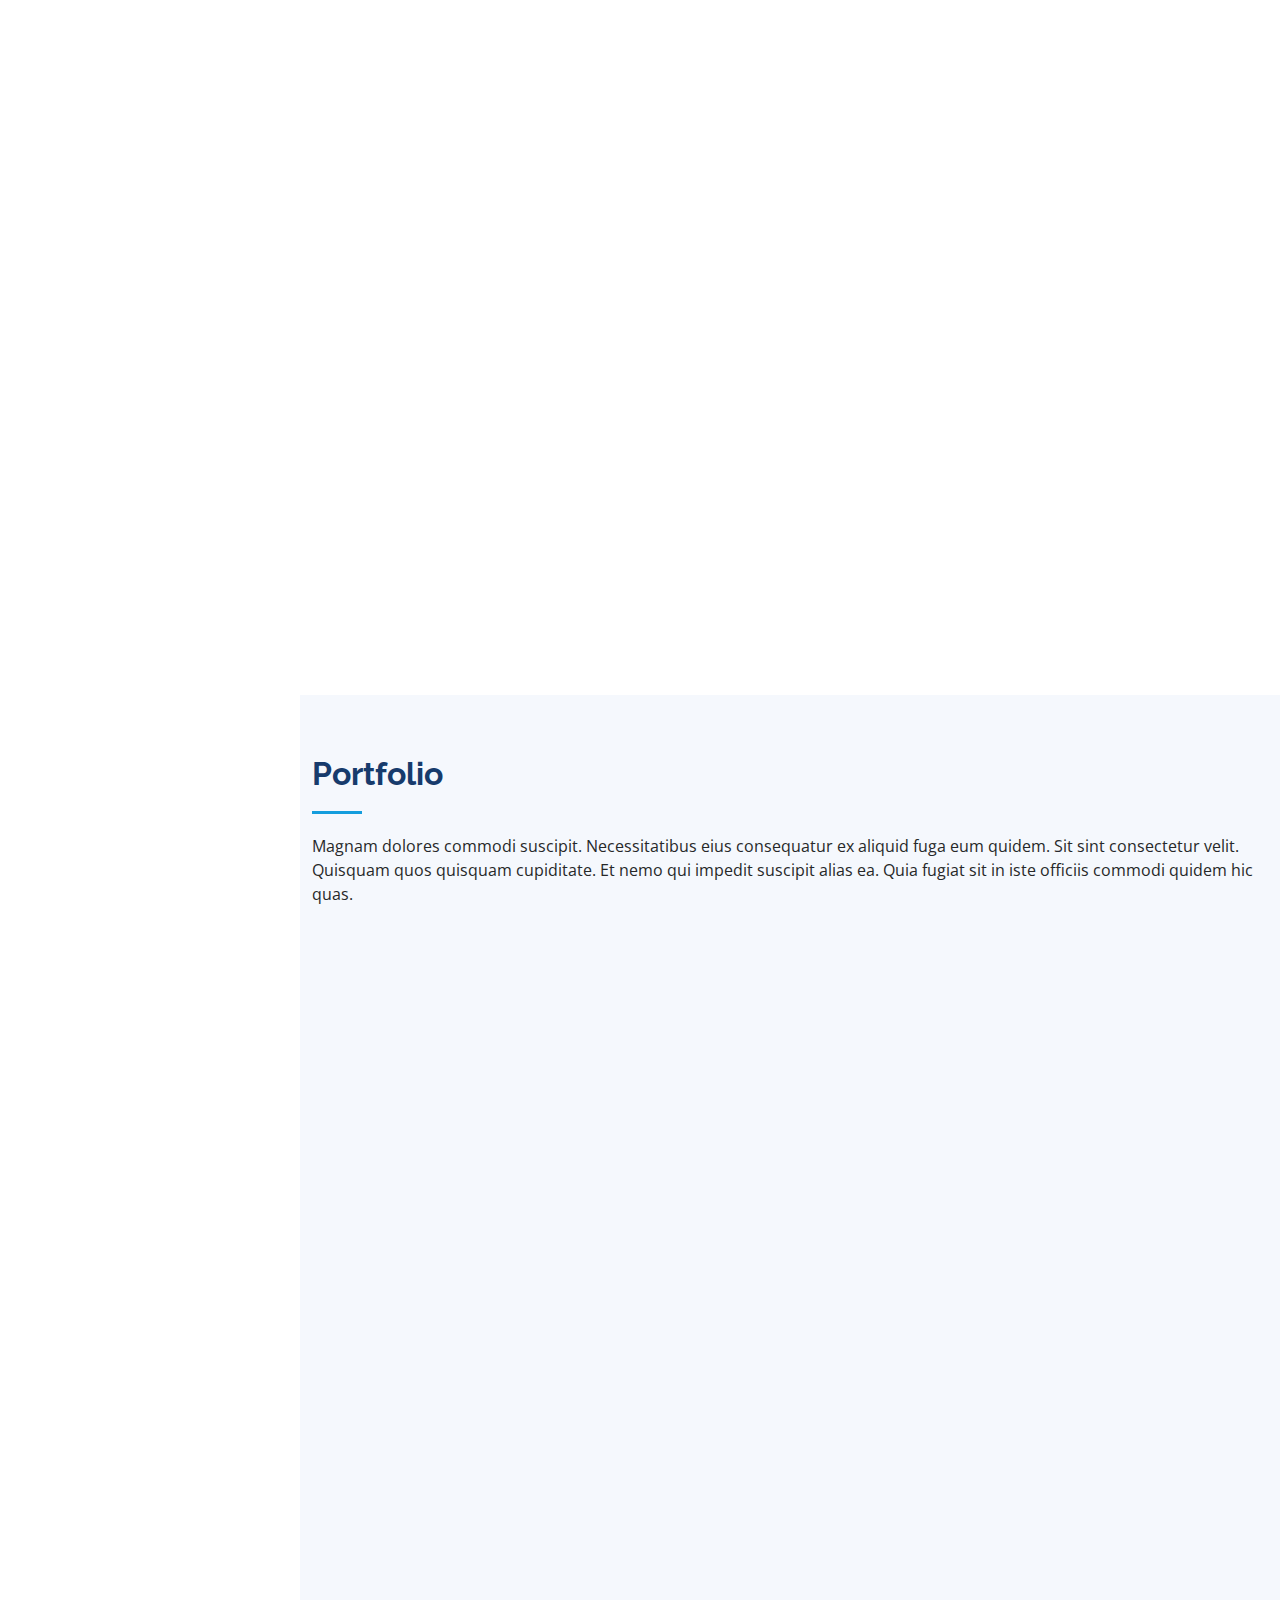
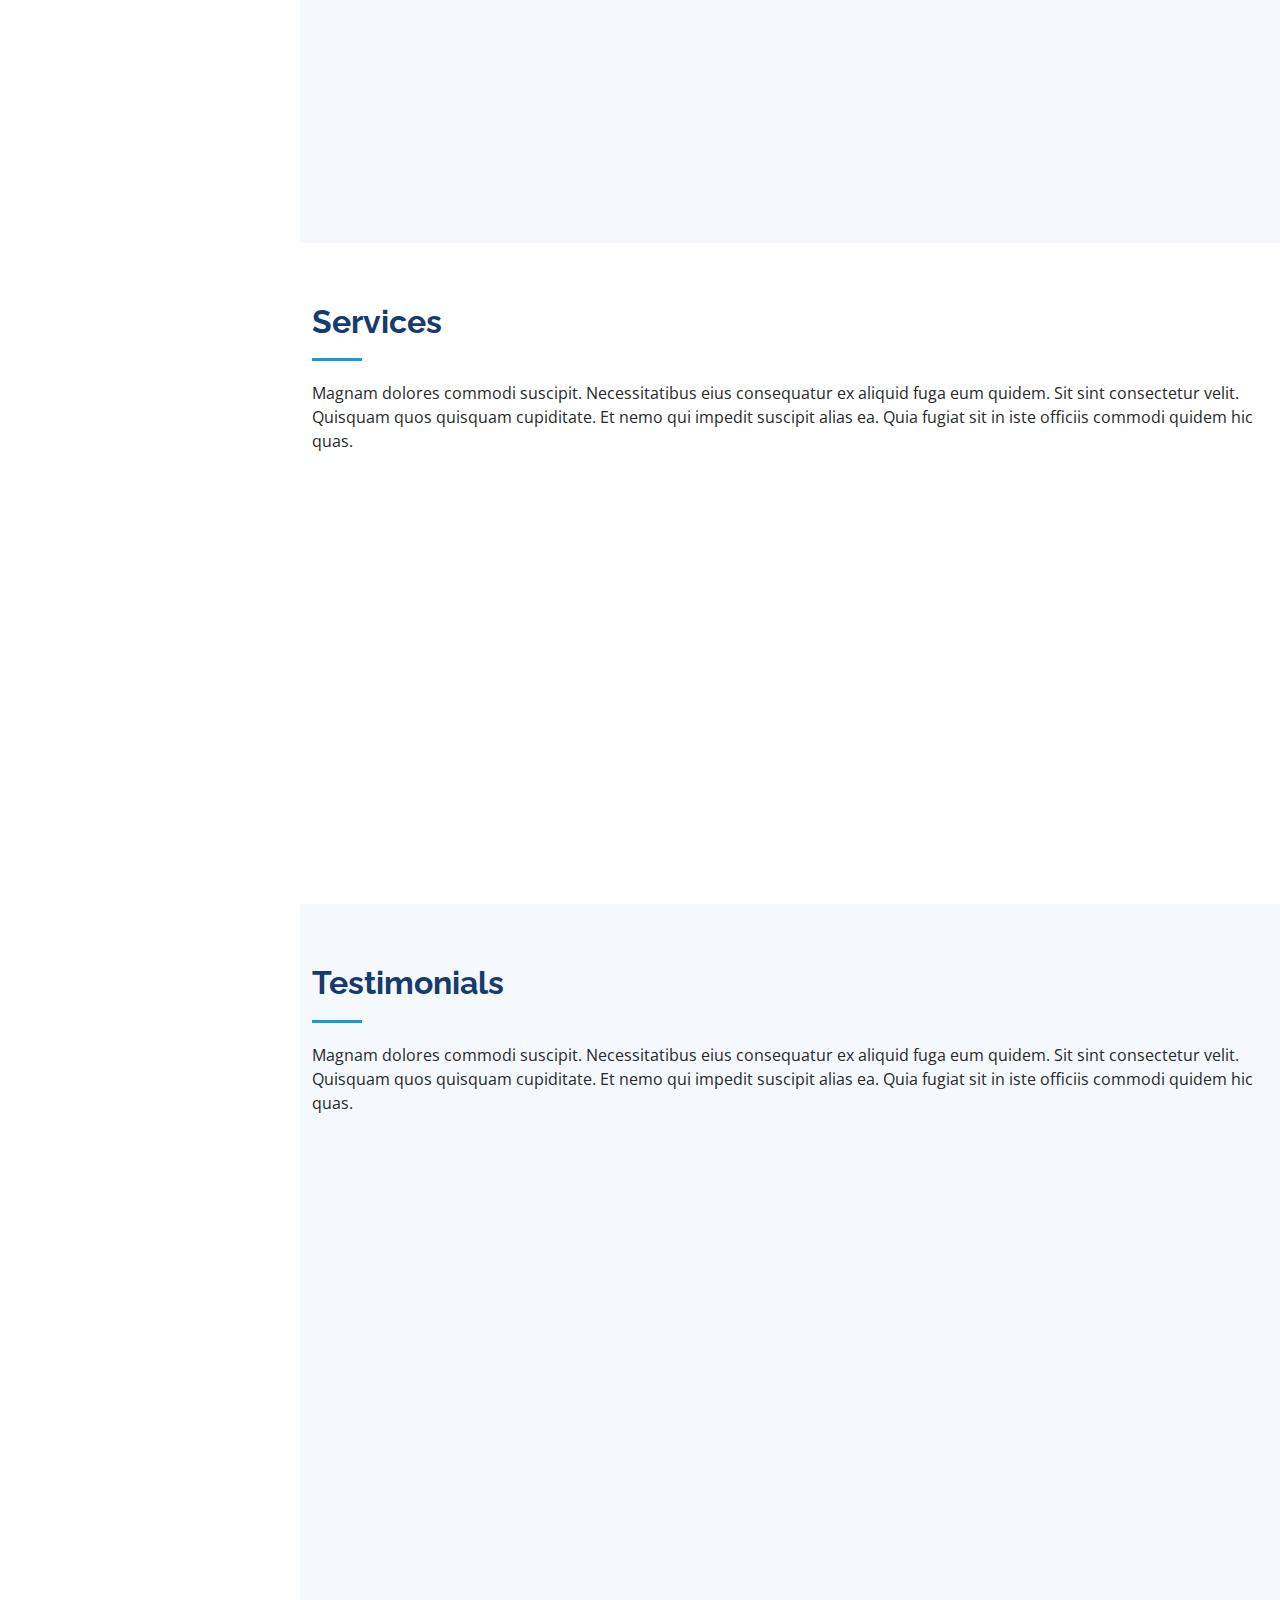
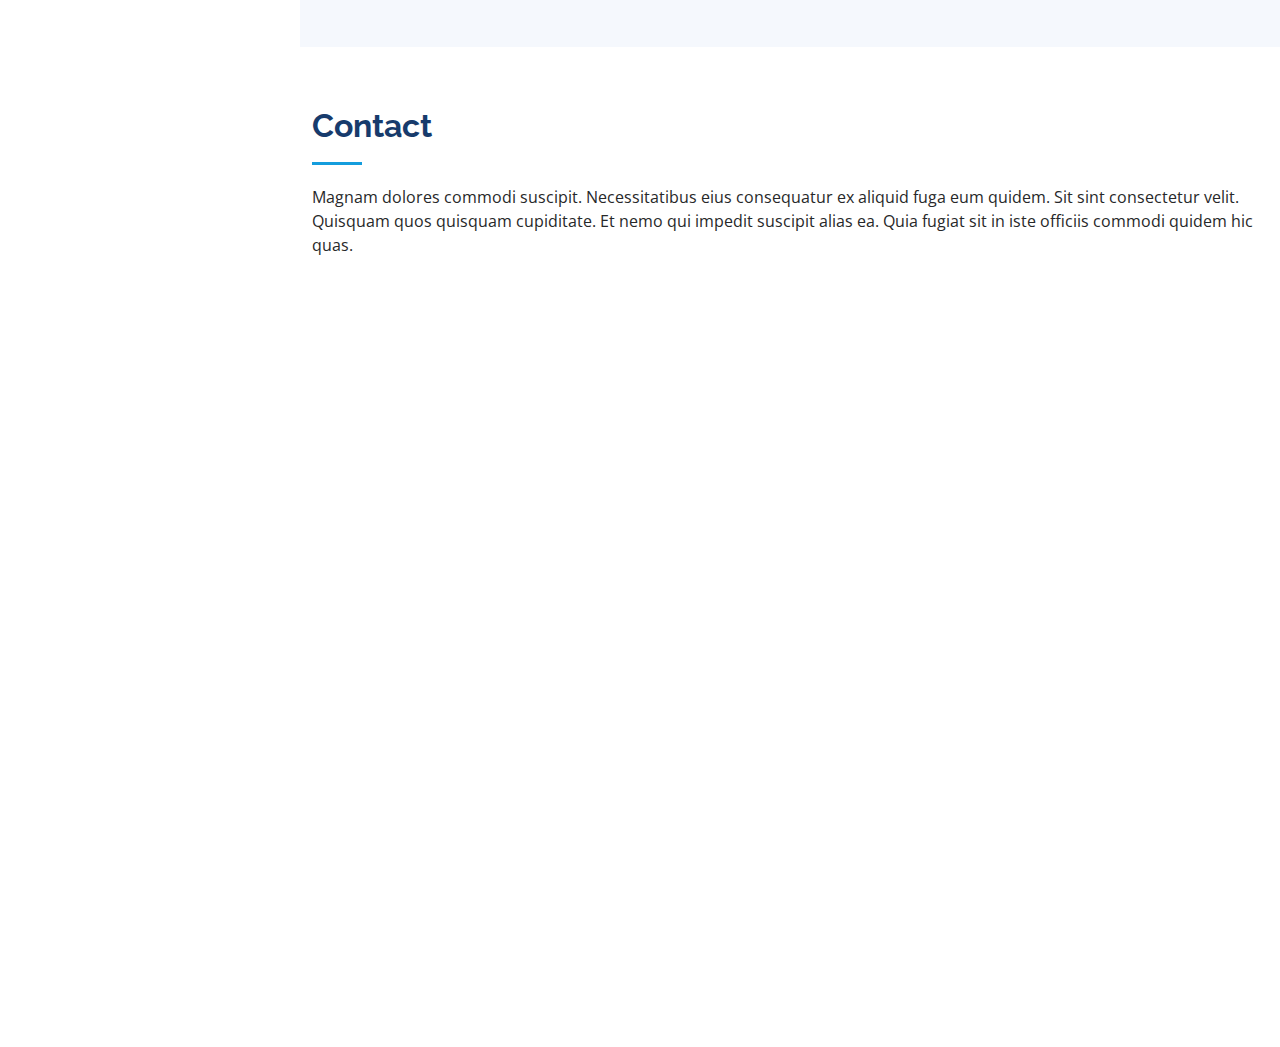
==== commit 96a9e9bb: "desarrollo de interfaz" ====
--- a/iPortfolio/index.html
+++ b/iPortfolio/index.html
@@ -2,32 +2,32 @@
 <html lang="en">
 
 <head>
-  <meta charset="utf-8">
-  <meta content="width=device-width, initial-scale=1.0" name="viewport">
-
-  <title>iPortfolio Bootstrap Template - Index</title>
-  <meta content="" name="description">
-  <meta content="" name="keywords">
-
-  <!-- Favicons -->
-  <link href="assets/img/favicon.png" rel="icon">
-  <link href="assets/img/apple-touch-icon.png" rel="apple-touch-icon">
-
-  <!-- Google Fonts -->
-  <link href="https://fonts.googleapis.com/css?family=Open+Sans:300,300i,400,400i,600,600i,700,700i|Raleway:300,300i,400,400i,500,500i,600,600i,700,700i|Poppins:300,300i,400,400i,500,500i,600,600i,700,700i" rel="stylesheet">
-
-  <!-- Vendor CSS Files -->
-  <link href="assets/vendor/aos/aos.css" rel="stylesheet">
-  <link href="assets/vendor/bootstrap/css/bootstrap.min.css" rel="stylesheet">
-  <link href="assets/vendor/bootstrap-icons/bootstrap-icons.css" rel="stylesheet">
-  <link href="assets/vendor/boxicons/css/boxicons.min.css" rel="stylesheet">
-  <link href="assets/vendor/glightbox/css/glightbox.min.css" rel="stylesheet">
-  <link href="assets/vendor/swiper/swiper-bundle.min.css" rel="stylesheet">
-
-  <!-- Template Main CSS File -->
-  <link href="assets/css/style.css" rel="stylesheet">
-
-  <!-- =======================================================
+    <meta charset="utf-8">
+    <meta content="width=device-width, initial-scale=1.0" name="viewport">
+
+    <title>Ciudad Inteligente</title>
+    <meta content="" name="description">
+    <meta content="" name="keywords">
+
+    <!-- Favicons -->
+    <link href="assets/img/museum.png" rel="icon">
+
+
+    <!-- Google Fonts -->
+    <link href="https://fonts.googleapis.com/css?family=Open+Sans:300,300i,400,400i,600,600i,700,700i|Raleway:300,300i,400,400i,500,500i,600,600i,700,700i|Poppins:300,300i,400,400i,500,500i,600,600i,700,700i" rel="stylesheet">
+
+    <!-- Vendor CSS Files -->
+    <link href="assets/vendor/aos/aos.css" rel="stylesheet">
+    <link href="assets/vendor/bootstrap/css/bootstrap.min.css" rel="stylesheet">
+    <link href="assets/vendor/bootstrap-icons/bootstrap-icons.css" rel="stylesheet">
+    <link href="assets/vendor/boxicons/css/boxicons.min.css" rel="stylesheet">
+    <link href="assets/vendor/glightbox/css/glightbox.min.css" rel="stylesheet">
+    <link href="assets/vendor/swiper/swiper-bundle.min.css" rel="stylesheet">
+
+    <!-- Template Main CSS File -->
+    <link href="assets/css/style.css" rel="stylesheet">
+
+    <!-- =======================================================
   * Template Name: iPortfolio - v3.8.1
   * Template URL: https://bootstrapmade.com/iportfolio-bootstrap-portfolio-websites-template/
   * Author: BootstrapMade.com
@@ -37,624 +37,670 @@
 
 <body>
 
-  <!-- ======= Mobile nav toggle button ======= -->
-  <i class="bi bi-list mobile-nav-toggle d-xl-none"></i>
-
-  <!-- ======= Header ======= -->
-  <header id="header">
-    <div class="d-flex flex-column">
-
-      <div class="profile">
-        <img src="assets/img/profile-img.jpg" alt="" class="img-fluid rounded-circle">
-        <h1 class="text-light"><a href="index.html">Alex Smith</a></h1>
-        <div class="social-links mt-3 text-center">
-          <a href="#" class="twitter"><i class="bx bxl-twitter"></i></a>
-          <a href="#" class="facebook"><i class="bx bxl-facebook"></i></a>
-          <a href="#" class="instagram"><i class="bx bxl-instagram"></i></a>
-          <a href="#" class="google-plus"><i class="bx bxl-skype"></i></a>
-          <a href="#" class="linkedin"><i class="bx bxl-linkedin"></i></a>
+    <!-- ======= Mobile nav toggle button ======= -->
+    <i class="bi bi-list mobile-nav-toggle d-xl-none"></i>
+
+    <!-- ======= Header ======= -->
+    <header id="header">
+        <div class="d-flex flex-column">
+
+
+
+            <nav id="navbar" class="nav-menu navbar">
+                <ul>
+                    <li><a href="#hero" class="nav-link scrollto active"><i class="bx bx-home"></i> <span>Inicio</span></a></li>
+                    <li><a href="#about" class="nav-link scrollto"><i class="bx bx-user"></i> <span>Visitas</span></a></li>
+                    <li><a href="#resume" class="nav-link scrollto"><i class="bx bx-file-blank"></i> <span>Que Somos?</span></a></li>
+                    <li><a href="#portfolio" class="nav-link scrollto"><i class="bx bx-book-content"></i> <span>Explorar</span></a></li>
+                    <li><a href="#services" class="nav-link scrollto"><i class="bx bx-server"></i> <span>Servicios</span></a></li>
+                    <li><a href="#contact" class="nav-link scrollto"><i class="bx bx-envelope"></i> <span>Contacto</span></a></li>
+                </ul>
+            </nav>
+            <!-- .nav-menu -->
         </div>
-      </div>
-
-      <nav id="navbar" class="nav-menu navbar">
-        <ul>
-          <li><a href="#hero" class="nav-link scrollto active"><i class="bx bx-home"></i> <span>Home</span></a></li>
-          <li><a href="#about" class="nav-link scrollto"><i class="bx bx-user"></i> <span>About</span></a></li>
-          <li><a href="#resume" class="nav-link scrollto"><i class="bx bx-file-blank"></i> <span>Resume</span></a></li>
-          <li><a href="#portfolio" class="nav-link scrollto"><i class="bx bx-book-content"></i> <span>Portfolio</span></a></li>
-          <li><a href="#services" class="nav-link scrollto"><i class="bx bx-server"></i> <span>Services</span></a></li>
-          <li><a href="#contact" class="nav-link scrollto"><i class="bx bx-envelope"></i> <span>Contact</span></a></li>
-        </ul>
-      </nav><!-- .nav-menu -->
-    </div>
-  </header><!-- End Header -->
-
-  <!-- ======= Hero Section ======= -->
-  <section id="hero" class="d-flex flex-column justify-content-center align-items-center">
-    <div class="hero-container" data-aos="fade-in">
-      <h1>Alex Smith</h1>
-      <p>I'm <span class="typed" data-typed-items="Designer, Developer, Freelancer, Photographer"></span></p>
-    </div>
-  </section><!-- End Hero -->
-
-  <main id="main">
-
-    <!-- ======= About Section ======= -->
-    <section id="about" class="about">
-      <div class="container">
-
-        <div class="section-title">
-          <h2>About</h2>
-          <p>Magnam dolores commodi suscipit. Necessitatibus eius consequatur ex aliquid fuga eum quidem. Sit sint consectetur velit. Quisquam quos quisquam cupiditate. Et nemo qui impedit suscipit alias ea. Quia fugiat sit in iste officiis commodi quidem hic quas.</p>
+    </header>
+    <!-- End Header -->
+
+    <!-- ======= Hero Section ======= -->
+    <section id="hero" class="d-flex flex-column justify-content-center align-items-center">
+        <div class="hero-container" data-aos="fade-in">
+            <h1>Ciudad Inteligente</h1>
+            <p>Exposición <span class="typed" data-typed-items="Cultural, de Arte, de Historia, de Naturaleza"></span></p>
         </div>
-
-        <div class="row">
-          <div class="col-lg-4" data-aos="fade-right">
-            <img src="assets/img/profile-img.jpg" class="img-fluid" alt="">
-          </div>
-          <div class="col-lg-8 pt-4 pt-lg-0 content" data-aos="fade-left">
-            <h3>UI/UX Designer &amp; Web Developer.</h3>
-            <p class="fst-italic">
-              Lorem ipsum dolor sit amet, consectetur adipiscing elit, sed do eiusmod tempor incididunt ut labore et dolore
-              magna aliqua.
-            </p>
-            <div class="row">
-              <div class="col-lg-6">
-                <ul>
-                  <li><i class="bi bi-chevron-right"></i> <strong>Birthday:</strong> <span>1 May 1995</span></li>
-                  <li><i class="bi bi-chevron-right"></i> <strong>Website:</strong> <span>www.example.com</span></li>
-                  <li><i class="bi bi-chevron-right"></i> <strong>Phone:</strong> <span>+123 456 7890</span></li>
-                  <li><i class="bi bi-chevron-right"></i> <strong>City:</strong> <span>New York, USA</span></li>
-                </ul>
-              </div>
-              <div class="col-lg-6">
-                <ul>
-                  <li><i class="bi bi-chevron-right"></i> <strong>Age:</strong> <span>30</span></li>
-                  <li><i class="bi bi-chevron-right"></i> <strong>Degree:</strong> <span>Master</span></li>
-                  <li><i class="bi bi-chevron-right"></i> <strong>PhEmailone:</strong> <span>email@example.com</span></li>
-                  <li><i class="bi bi-chevron-right"></i> <strong>Freelance:</strong> <span>Available</span></li>
-                </ul>
-              </div>
-            </div>
-            <p>
-              Officiis eligendi itaque labore et dolorum mollitia officiis optio vero. Quisquam sunt adipisci omnis et ut. Nulla accusantium dolor incidunt officia tempore. Et eius omnis.
-              Cupiditate ut dicta maxime officiis quidem quia. Sed et consectetur qui quia repellendus itaque neque. Aliquid amet quidem ut quaerat cupiditate. Ab et eum qui repellendus omnis culpa magni laudantium dolores.
-            </p>
-          </div>
+    </section>
+    <!-- End Hero -->
+
+    <main id="main">
+
+        <!-- ======= Visitas ======= -->
+        <section id="about" class="about">
+            <div class="container">
+
+                <div class="section-title">
+                    <h2>Visitas</h2>
+
+                </div>
+
+                <div class="row">
+                    <div class="col-lg-12 pt-12 pt-lg-0 content" data-aos="fade-left">
+                        <h3>Horarios + Tarifas de Guías + Idiomas.</h3>
+
+                        <div class="row">
+                            <table class="table bg-dark text-bg-danger">
+                                <thead>
+                                    <tr>
+                                        <th scope="col">Días</th>
+                                        <th scope="col">Horarios</th>
+                                        <th scope="col">Guíadas</th>
+
+
+                                    </tr>
+                                </thead>
+                                <tbody>
+                                    <tr>
+                                        <th scope="row">Lunes</th>
+                                        <td>10:15 - 12:00</td>
+                                        <td>Carla Cill</td>
+
+                                    </tr>
+                                    <tr>
+                                        <th scope="row">Martes</th>
+                                        <td>10:15 - 12:00</td>
+                                        <td>Nicolas Mateu <br> <b>Ingles</b></td>
+
+                                    </tr>
+                                    <tr>
+                                        <th scope="row">Miercoles</th>
+                                        <td>15:00 - 17:15</td>
+                                        <td>Carla Cill</td>
+                                    </tr>
+                                    <tr>
+                                        <th scope="row">Jueves</th>
+                                        <td>11:00 - 13:15</td>
+                                        <td>Nicolas Mateu <br><b>Ingles</b> </td>
+                                    </tr>
+                                    <tr>
+                                        <th scope="row">Viernes</th>
+                                        <td>11:00 - 13:15 <br> 20:00 - 22:00</td>
+                                        <td>Sara Elizondo <br><b>Ingles <br>Frances</b> </td>
+                                    </tr>
+                                    <tr>
+                                        <th scope="row">Sábado</th>
+                                        <td>18:00 - 20:00 <br> 20:00 - 22:00</td>
+                                        <td>Sara Elizondo <br><b>Ingles <br>Frances</b></td>
+
+                                    </tr>
+                                    <tr>
+                                        <th scope="row">Domingo</th>
+                                        <td>10:15 - 12:00</td>
+                                        <td>Sara Elizondo <br><b>Ingles <br>Frances</b></td>
+                                    </tr>
+                                </tbody>
+                            </table>
+                        </div>
+                        <p>
+                            Officiis eligendi itaque labore et dolorum mollitia officiis optio vero. Quisquam sunt adipisci omnis et ut. Nulla accusantium dolor incidunt officia tempore. Et eius omnis. Cupiditate ut dicta maxime officiis quidem quia. Sed et consectetur qui quia
+                            repellendus itaque neque. Aliquid amet quidem ut quaerat cupiditate. Ab et eum qui repellendus omnis culpa magni laudantium dolores.
+                        </p>
+                    </div>
+                </div>
+            </div>
+
+            </div>
+        </section>
+        <!-- End About Section -->
+
+        <!-- ======= Facts Section ======= -->
+        <section id="facts" class="facts">
+            <div class="container">
+
+                <div class="section-title">
+                    <h2>Facts</h2>
+                    <p>Magnam dolores commodi suscipit. Necessitatibus eius consequatur ex aliquid fuga eum quidem. Sit sint consectetur velit. Quisquam quos quisquam cupiditate. Et nemo qui impedit suscipit alias ea. Quia fugiat sit in iste officiis commodi
+                        quidem hic quas.</p>
+                </div>
+
+                <div class="row no-gutters">
+
+                    <div class="col-lg-3 col-md-6 d-md-flex align-items-md-stretch" data-aos="fade-up">
+                        <div class="count-box">
+                            <i class="bi bi-emoji-smile"></i>
+                            <span data-purecounter-start="0" data-purecounter-end="232" data-purecounter-duration="1" class="purecounter"></span>
+                            <p><strong>Happy Clients</strong> consequuntur quae</p>
+                        </div>
+                    </div>
+
+                    <div class="col-lg-3 col-md-6 d-md-flex align-items-md-stretch" data-aos="fade-up" data-aos-delay="100">
+                        <div class="count-box">
+                            <i class="bi bi-journal-richtext"></i>
+                            <span data-purecounter-start="0" data-purecounter-end="521" data-purecounter-duration="1" class="purecounter"></span>
+                            <p><strong>Projects</strong> adipisci atque cum quia aut</p>
+                        </div>
+                    </div>
+
+                    <div class="col-lg-3 col-md-6 d-md-flex align-items-md-stretch" data-aos="fade-up" data-aos-delay="200">
+                        <div class="count-box">
+                            <i class="bi bi-headset"></i>
+                            <span data-purecounter-start="0" data-purecounter-end="1453" data-purecounter-duration="1" class="purecounter"></span>
+                            <p><strong>Hours Of Support</strong> aut commodi quaerat</p>
+                        </div>
+                    </div>
+
+                    <div class="col-lg-3 col-md-6 d-md-flex align-items-md-stretch" data-aos="fade-up" data-aos-delay="300">
+                        <div class="count-box">
+                            <i class="bi bi-people"></i>
+                            <span data-purecounter-start="0" data-purecounter-end="32" data-purecounter-duration="1" class="purecounter"></span>
+                            <p><strong>Hard Workers</strong> rerum asperiores dolor</p>
+                        </div>
+                    </div>
+
+                </div>
+
+            </div>
+        </section>
+        <!-- End Facts Section -->
+
+        <!-- ======= Skills Section ======= -->
+        <section id="skills" class="skills section-bg">
+            <div class="container">
+
+                <div class="section-title">
+                    <h2>Skills</h2>
+                    <p>Magnam dolores commodi suscipit. Necessitatibus eius consequatur ex aliquid fuga eum quidem. Sit sint consectetur velit. Quisquam quos quisquam cupiditate. Et nemo qui impedit suscipit alias ea. Quia fugiat sit in iste officiis commodi
+                        quidem hic quas.</p>
+                </div>
+
+                <div class="row skills-content">
+
+                    <div class="col-lg-6" data-aos="fade-up">
+
+                        <div class="progress">
+                            <span class="skill">HTML <i class="val">100%</i></span>
+                            <div class="progress-bar-wrap">
+                                <div class="progress-bar" role="progressbar" aria-valuenow="100" aria-valuemin="0" aria-valuemax="100"></div>
+                            </div>
+                        </div>
+
+                        <div class="progress">
+                            <span class="skill">CSS <i class="val">90%</i></span>
+                            <div class="progress-bar-wrap">
+                                <div class="progress-bar" role="progressbar" aria-valuenow="90" aria-valuemin="0" aria-valuemax="100"></div>
+                            </div>
+                        </div>
+
+                        <div class="progress">
+                            <span class="skill">JavaScript <i class="val">75%</i></span>
+                            <div class="progress-bar-wrap">
+                                <div class="progress-bar" role="progressbar" aria-valuenow="75" aria-valuemin="0" aria-valuemax="100"></div>
+                            </div>
+                        </div>
+
+                    </div>
+
+                    <div class="col-lg-6" data-aos="fade-up" data-aos-delay="100">
+
+                        <div class="progress">
+                            <span class="skill">PHP <i class="val">80%</i></span>
+                            <div class="progress-bar-wrap">
+                                <div class="progress-bar" role="progressbar" aria-valuenow="80" aria-valuemin="0" aria-valuemax="100"></div>
+                            </div>
+                        </div>
+
+                        <div class="progress">
+                            <span class="skill">WordPress/CMS <i class="val">90%</i></span>
+                            <div class="progress-bar-wrap">
+                                <div class="progress-bar" role="progressbar" aria-valuenow="90" aria-valuemin="0" aria-valuemax="100"></div>
+                            </div>
+                        </div>
+
+                        <div class="progress">
+                            <span class="skill">Photoshop <i class="val">55%</i></span>
+                            <div class="progress-bar-wrap">
+                                <div class="progress-bar" role="progressbar" aria-valuenow="55" aria-valuemin="0" aria-valuemax="100"></div>
+                            </div>
+                        </div>
+
+                    </div>
+
+                </div>
+
+            </div>
+        </section>
+        <!-- End Skills Section -->
+
+        <!-- ======= Resume Section ======= -->
+        <section id="resume" class="resume">
+            <div class="container">
+
+                <div class="section-title">
+                    <h2>Resume</h2>
+                    <p>Magnam dolores commodi suscipit. Necessitatibus eius consequatur ex aliquid fuga eum quidem. Sit sint consectetur velit. Quisquam quos quisquam cupiditate. Et nemo qui impedit suscipit alias ea. Quia fugiat sit in iste officiis commodi
+                        quidem hic quas.</p>
+                </div>
+
+                <div class="row">
+                    <div class="col-lg-6" data-aos="fade-up">
+                        <h3 class="resume-title">Sumary</h3>
+                        <div class="resume-item pb-0">
+                            <h4>Ciudad Inteligente</h4>
+                            <p><em>Innovative and deadline-driven Graphic Designer with 3+ years of experience designing and developing user-centered digital/print marketing material from initial concept to final, polished deliverable.</em></p>
+                            <ul>
+                                <li>Portland par 127,Orlando, FL</li>
+                                <li>(123) 456-7891</li>
+                                <li>alice.barkley@example.com</li>
+                            </ul>
+                        </div>
+
+                        <h3 class="resume-title">Education</h3>
+                        <div class="resume-item">
+                            <h4>Master of Fine Arts &amp; Graphic Design</h4>
+                            <h5>2015 - 2016</h5>
+                            <p><em>Rochester Institute of Technology, Rochester, NY</em></p>
+                            <p>Qui deserunt veniam. Et sed aliquam labore tempore sed quisquam iusto autem sit. Ea vero voluptatum qui ut dignissimos deleniti nerada porti sand markend</p>
+                        </div>
+                        <div class="resume-item">
+                            <h4>Bachelor of Fine Arts &amp; Graphic Design</h4>
+                            <h5>2010 - 2014</h5>
+                            <p><em>Rochester Institute of Technology, Rochester, NY</em></p>
+                            <p>Quia nobis sequi est occaecati aut. Repudiandae et iusto quae reiciendis et quis Eius vel ratione eius unde vitae rerum voluptates asperiores voluptatem Earum molestiae consequatur neque etlon sader mart dila</p>
+                        </div>
+                    </div>
+                    <div class="col-lg-6" data-aos="fade-up" data-aos-delay="100">
+                        <h3 class="resume-title">Professional Experience</h3>
+                        <div class="resume-item">
+                            <h4>Senior graphic design specialist</h4>
+                            <h5>2019 - Present</h5>
+                            <p><em>Experion, New York, NY </em></p>
+                            <ul>
+                                <li>Lead in the design, development, and implementation of the graphic, layout, and production communication materials</li>
+                                <li>Delegate tasks to the 7 members of the design team and provide counsel on all aspects of the project. </li>
+                                <li>Supervise the assessment of all graphic materials in order to ensure quality and accuracy of the design</li>
+                                <li>Oversee the efficient use of production project budgets ranging from $2,000 - $25,000</li>
+                            </ul>
+                        </div>
+                        <div class="resume-item">
+                            <h4>Graphic design specialist</h4>
+                            <h5>2017 - 2018</h5>
+                            <p><em>Stepping Stone Advertising, New York, NY</em></p>
+                            <ul>
+                                <li>Developed numerous marketing programs (logos, brochures,infographics, presentations, and advertisements).</li>
+                                <li>Managed up to 5 projects or tasks at a given time while under pressure</li>
+                                <li>Recommended and consulted with clients on the most appropriate graphic design</li>
+                                <li>Created 4+ design presentations and proposals a month for clients and account managers</li>
+                            </ul>
+                        </div>
+                    </div>
+                </div>
+
+            </div>
+        </section>
+        <!-- End Resume Section -->
+
+        <!-- ======= Portfolio Section ======= -->
+        <section id="portfolio" class="portfolio section-bg">
+            <div class="container">
+
+                <div class="section-title">
+                    <h2>Portfolio</h2>
+                    <p>Magnam dolores commodi suscipit. Necessitatibus eius consequatur ex aliquid fuga eum quidem. Sit sint consectetur velit. Quisquam quos quisquam cupiditate. Et nemo qui impedit suscipit alias ea. Quia fugiat sit in iste officiis commodi
+                        quidem hic quas.</p>
+                </div>
+
+                <div class="row" data-aos="fade-up">
+                    <div class="col-lg-12 d-flex justify-content-center">
+                        <ul id="portfolio-flters">
+                            <li data-filter="*" class="filter-active">All</li>
+                            <li data-filter=".filter-app">App</li>
+                            <li data-filter=".filter-card">Card</li>
+                            <li data-filter=".filter-web">Web</li>
+                        </ul>
+                    </div>
+                </div>
+
+                <div class="row portfolio-container" data-aos="fade-up" data-aos-delay="100">
+
+                    <div class="col-lg-4 col-md-6 portfolio-item filter-app">
+                        <div class="portfolio-wrap">
+                            <img src="assets/img/portfolio/portfolio-1.jpg" class="img-fluid" alt="">
+                            <div class="portfolio-links">
+                                <a href="assets/img/portfolio/portfolio-1.jpg" data-gallery="portfolioGallery" class="portfolio-lightbox" title="App 1"><i class="bx bx-plus"></i></a>
+                                <a href="portfolio-details.html" title="More Details"><i class="bx bx-link"></i></a>
+                            </div>
+                        </div>
+                    </div>
+
+                    <div class="col-lg-4 col-md-6 portfolio-item filter-web">
+                        <div class="portfolio-wrap">
+                            <img src="assets/img/portfolio/portfolio-2.jpg" class="img-fluid" alt="">
+                            <div class="portfolio-links">
+                                <a href="assets/img/portfolio/portfolio-2.jpg" data-gallery="portfolioGallery" class="portfolio-lightbox" title="Web 3"><i class="bx bx-plus"></i></a>
+                                <a href="portfolio-details.html" title="More Details"><i class="bx bx-link"></i></a>
+                            </div>
+                        </div>
+                    </div>
+
+                    <div class="col-lg-4 col-md-6 portfolio-item filter-app">
+                        <div class="portfolio-wrap">
+                            <img src="assets/img/portfolio/portfolio-3.jpg" class="img-fluid" alt="">
+                            <div class="portfolio-links">
+                                <a href="assets/img/portfolio/portfolio-3.jpg" data-gallery="portfolioGallery" class="portfolio-lightbox" title="App 2"><i class="bx bx-plus"></i></a>
+                                <a href="portfolio-details.html" title="More Details"><i class="bx bx-link"></i></a>
+                            </div>
+                        </div>
+                    </div>
+
+                    <div class="col-lg-4 col-md-6 portfolio-item filter-card">
+                        <div class="portfolio-wrap">
+                            <img src="assets/img/portfolio/portfolio-4.jpg" class="img-fluid" alt="">
+                            <div class="portfolio-links">
+                                <a href="assets/img/portfolio/portfolio-4.jpg" data-gallery="portfolioGallery" class="portfolio-lightbox" title="Card 2"><i class="bx bx-plus"></i></a>
+                                <a href="portfolio-details.html" title="More Details"><i class="bx bx-link"></i></a>
+                            </div>
+                        </div>
+                    </div>
+
+                    <div class="col-lg-4 col-md-6 portfolio-item filter-web">
+                        <div class="portfolio-wrap">
+                            <img src="assets/img/portfolio/portfolio-5.jpg" class="img-fluid" alt="">
+                            <div class="portfolio-links">
+                                <a href="assets/img/portfolio/portfolio-5.jpg" data-gallery="portfolioGallery" class="portfolio-lightbox" title="Web 2"><i class="bx bx-plus"></i></a>
+                                <a href="portfolio-details.html" title="More Details"><i class="bx bx-link"></i></a>
+                            </div>
+                        </div>
+                    </div>
+
+                    <div class="col-lg-4 col-md-6 portfolio-item filter-app">
+                        <div class="portfolio-wrap">
+                            <img src="assets/img/portfolio/portfolio-6.jpg" class="img-fluid" alt="">
+                            <div class="portfolio-links">
+                                <a href="assets/img/portfolio/portfolio-6.jpg" data-gallery="portfolioGallery" class="portfolio-lightbox" title="App 3"><i class="bx bx-plus"></i></a>
+                                <a href="portfolio-details.html" title="More Details"><i class="bx bx-link"></i></a>
+                            </div>
+                        </div>
+                    </div>
+
+                    <div class="col-lg-4 col-md-6 portfolio-item filter-card">
+                        <div class="portfolio-wrap">
+                            <img src="assets/img/portfolio/portfolio-7.jpg" class="img-fluid" alt="">
+                            <div class="portfolio-links">
+                                <a href="assets/img/portfolio/portfolio-7.jpg" data-gallery="portfolioGallery" class="portfolio-lightbox" title="Card 1"><i class="bx bx-plus"></i></a>
+                                <a href="portfolio-details.html" title="More Details"><i class="bx bx-link"></i></a>
+                            </div>
+                        </div>
+                    </div>
+
+                    <div class="col-lg-4 col-md-6 portfolio-item filter-card">
+                        <div class="portfolio-wrap">
+                            <img src="assets/img/portfolio/portfolio-8.jpg" class="img-fluid" alt="">
+                            <div class="portfolio-links">
+                                <a href="assets/img/portfolio/portfolio-8.jpg" data-gallery="portfolioGallery" class="portfolio-lightbox" title="Card 3"><i class="bx bx-plus"></i></a>
+                                <a href="portfolio-details.html" title="More Details"><i class="bx bx-link"></i></a>
+                            </div>
+                        </div>
+                    </div>
+
+                    <div class="col-lg-4 col-md-6 portfolio-item filter-web">
+                        <div class="portfolio-wrap">
+                            <img src="assets/img/portfolio/portfolio-9.jpg" class="img-fluid" alt="">
+                            <div class="portfolio-links">
+                                <a href="assets/img/portfolio/portfolio-9.jpg" data-gallery="portfolioGallery" class="portfolio-lightbox" title="Web 3"><i class="bx bx-plus"></i></a>
+                                <a href="portfolio-details.html" title="More Details"><i class="bx bx-link"></i></a>
+                            </div>
+                        </div>
+                    </div>
+
+                </div>
+
+            </div>
+        </section>
+        <!-- End Portfolio Section -->
+
+        <!-- ======= Services Section ======= -->
+        <section id="services" class="services">
+            <div class="container">
+
+                <div class="section-title">
+                    <h2>Services</h2>
+                    <p>Magnam dolores commodi suscipit. Necessitatibus eius consequatur ex aliquid fuga eum quidem. Sit sint consectetur velit. Quisquam quos quisquam cupiditate. Et nemo qui impedit suscipit alias ea. Quia fugiat sit in iste officiis commodi
+                        quidem hic quas.</p>
+                </div>
+
+                <div class="row">
+                    <div class="col-lg-4 col-md-6 icon-box" data-aos="fade-up">
+                        <div class="icon"><i class="bi bi-briefcase"></i></div>
+                        <h4 class="title"><a href="">Lorem Ipsum</a></h4>
+                        <p class="description">Voluptatum deleniti atque corrupti quos dolores et quas molestias excepturi sint occaecati cupiditate non provident</p>
+                    </div>
+                    <div class="col-lg-4 col-md-6 icon-box" data-aos="fade-up" data-aos-delay="100">
+                        <div class="icon"><i class="bi bi-card-checklist"></i></div>
+                        <h4 class="title"><a href="">Dolor Sitema</a></h4>
+                        <p class="description">Minim veniam, quis nostrud exercitation ullamco laboris nisi ut aliquip ex ea commodo consequat tarad limino ata</p>
+                    </div>
+                    <div class="col-lg-4 col-md-6 icon-box" data-aos="fade-up" data-aos-delay="200">
+                        <div class="icon"><i class="bi bi-bar-chart"></i></div>
+                        <h4 class="title"><a href="">Sed ut perspiciatis</a></h4>
+                        <p class="description">Duis aute irure dolor in reprehenderit in voluptate velit esse cillum dolore eu fugiat nulla pariatur</p>
+                    </div>
+                    <div class="col-lg-4 col-md-6 icon-box" data-aos="fade-up" data-aos-delay="300">
+                        <div class="icon"><i class="bi bi-binoculars"></i></div>
+                        <h4 class="title"><a href="">Magni Dolores</a></h4>
+                        <p class="description">Excepteur sint occaecat cupidatat non proident, sunt in culpa qui officia deserunt mollit anim id est laborum</p>
+                    </div>
+                    <div class="col-lg-4 col-md-6 icon-box" data-aos="fade-up" data-aos-delay="400">
+                        <div class="icon"><i class="bi bi-brightness-high"></i></div>
+                        <h4 class="title"><a href="">Nemo Enim</a></h4>
+                        <p class="description">At vero eos et accusamus et iusto odio dignissimos ducimus qui blanditiis praesentium voluptatum deleniti atque</p>
+                    </div>
+                    <div class="col-lg-4 col-md-6 icon-box" data-aos="fade-up" data-aos-delay="500">
+                        <div class="icon"><i class="bi bi-calendar4-week"></i></div>
+                        <h4 class="title"><a href="">Eiusmod Tempor</a></h4>
+                        <p class="description">Et harum quidem rerum facilis est et expedita distinctio. Nam libero tempore, cum soluta nobis est eligendi</p>
+                    </div>
+                </div>
+
+            </div>
+        </section>
+        <!-- End Services Section -->
+
+        <!-- ======= Testimonials Section ======= -->
+        <section id="testimonials" class="testimonials section-bg">
+            <div class="container">
+
+                <div class="section-title">
+                    <h2>Testimonials</h2>
+                    <p>Magnam dolores commodi suscipit. Necessitatibus eius consequatur ex aliquid fuga eum quidem. Sit sint consectetur velit. Quisquam quos quisquam cupiditate. Et nemo qui impedit suscipit alias ea. Quia fugiat sit in iste officiis commodi
+                        quidem hic quas.</p>
+                </div>
+
+                <div class="testimonials-slider swiper" data-aos="fade-up" data-aos-delay="100">
+                    <div class="swiper-wrapper">
+
+                        <div class="swiper-slide">
+                            <div class="testimonial-item" data-aos="fade-up">
+                                <p>
+                                    <i class="bx bxs-quote-alt-left quote-icon-left"></i> Proin iaculis purus consequat sem cure digni ssim donec porttitora entum suscipit rhoncus. Accusantium quam, ultricies eget id, aliquam eget nibh et. Maecen aliquam,
+                                    risus at semper.
+                                    <i class="bx bxs-quote-alt-right quote-icon-right"></i>
+                                </p>
+                                <img src="assets/img/testimonials/testimonials-1.jpg" class="testimonial-img" alt="">
+                                <h3>Saul Goodman</h3>
+                                <h4>Ceo &amp; Founder</h4>
+                            </div>
+                        </div>
+                        <!-- End testimonial item -->
+
+                        <div class="swiper-slide">
+                            <div class="testimonial-item" data-aos="fade-up" data-aos-delay="100">
+                                <p>
+                                    <i class="bx bxs-quote-alt-left quote-icon-left"></i> Export tempor illum tamen malis malis eram quae irure esse labore quem cillum quid cillum eram malis quorum velit fore eram velit sunt aliqua noster fugiat irure
+                                    amet legam anim culpa.
+                                    <i class="bx bxs-quote-alt-right quote-icon-right"></i>
+                                </p>
+                                <img src="assets/img/testimonials/testimonials-2.jpg" class="testimonial-img" alt="">
+                                <h3>Sara Wilsson</h3>
+                                <h4>Designer</h4>
+                            </div>
+                        </div>
+                        <!-- End testimonial item -->
+
+                        <div class="swiper-slide">
+                            <div class="testimonial-item" data-aos="fade-up" data-aos-delay="200">
+                                <p>
+                                    <i class="bx bxs-quote-alt-left quote-icon-left"></i> Enim nisi quem export duis labore cillum quae magna enim sint quorum nulla quem veniam duis minim tempor labore quem eram duis noster aute amet eram fore quis sint
+                                    minim.
+                                    <i class="bx bxs-quote-alt-right quote-icon-right"></i>
+                                </p>
+                                <img src="assets/img/testimonials/testimonials-3.jpg" class="testimonial-img" alt="">
+                                <h3>Jena Karlis</h3>
+                                <h4>Store Owner</h4>
+                            </div>
+                        </div>
+                        <!-- End testimonial item -->
+
+                        <div class="swiper-slide">
+                            <div class="testimonial-item" data-aos="fade-up" data-aos-delay="300">
+                                <p>
+                                    <i class="bx bxs-quote-alt-left quote-icon-left"></i> Fugiat enim eram quae cillum dolore dolor amet nulla culpa multos export minim fugiat minim velit minim dolor enim duis veniam ipsum anim magna sunt elit fore quem
+                                    dolore labore illum veniam.
+                                    <i class="bx bxs-quote-alt-right quote-icon-right"></i>
+                                </p>
+                                <img src="assets/img/testimonials/testimonials-4.jpg" class="testimonial-img" alt="">
+                                <h3>Matt Brandon</h3>
+                                <h4>Freelancer</h4>
+                            </div>
+                        </div>
+                        <!-- End testimonial item -->
+
+                        <div class="swiper-slide">
+                            <div class="testimonial-item" data-aos="fade-up" data-aos-delay="400">
+                                <p>
+                                    <i class="bx bxs-quote-alt-left quote-icon-left"></i> Quis quorum aliqua sint quem legam fore sunt eram irure aliqua veniam tempor noster veniam enim culpa labore duis sunt culpa nulla illum cillum fugiat legam esse
+                                    veniam culpa fore nisi cillum quid.
+                                    <i class="bx bxs-quote-alt-right quote-icon-right"></i>
+                                </p>
+                                <img src="assets/img/testimonials/testimonials-5.jpg" class="testimonial-img" alt="">
+                                <h3>John Larson</h3>
+                                <h4>Entrepreneur</h4>
+                            </div>
+                        </div>
+                        <!-- End testimonial item -->
+
+                    </div>
+                    <div class="swiper-pagination"></div>
+                </div>
+
+            </div>
+        </section>
+        <!-- End Testimonials Section -->
+
+        <!-- ======= Contact Section ======= -->
+        <section id="contact" class="contact">
+            <div class="container">
+
+                <div class="section-title">
+                    <h2>Contact</h2>
+                    <p>Magnam dolores commodi suscipit. Necessitatibus eius consequatur ex aliquid fuga eum quidem. Sit sint consectetur velit. Quisquam quos quisquam cupiditate. Et nemo qui impedit suscipit alias ea. Quia fugiat sit in iste officiis commodi
+                        quidem hic quas.</p>
+                </div>
+
+                <div class="row" data-aos="fade-in">
+
+                    <div class="col-lg-5 d-flex align-items-stretch">
+                        <div class="info">
+                            <div class="address">
+                                <i class="bi bi-geo-alt"></i>
+                                <h4>Location:</h4>
+                                <p>A108 Adam Street, New York, NY 535022</p>
+                            </div>
+
+                            <div class="email">
+                                <i class="bi bi-envelope"></i>
+                                <h4>Email:</h4>
+                                <p>info@example.com</p>
+                            </div>
+
+                            <div class="phone">
+                                <i class="bi bi-phone"></i>
+                                <h4>Call:</h4>
+                                <p>+1 5589 55488 55s</p>
+                            </div>
+
+                            <iframe src="https://www.google.com/maps/embed?pb=!1m14!1m8!1m3!1d12097.433213460943!2d-74.0062269!3d40.7101282!3m2!1i1024!2i768!4f13.1!3m3!1m2!1s0x0%3A0xb89d1fe6bc499443!2sDowntown+Conference+Center!5e0!3m2!1smk!2sbg!4v1539943755621" frameborder="0"
+                                style="border:0; width: 100%; height: 290px;" allowfullscreen></iframe>
+                        </div>
+
+                    </div>
+
+                    <div class="col-lg-7 mt-5 mt-lg-0 d-flex align-items-stretch">
+                        <form action="forms/contact.php" method="post" role="form" class="php-email-form">
+                            <div class="row">
+                                <div class="form-group col-md-6">
+                                    <label for="name">Your Name</label>
+                                    <input type="text" name="name" class="form-control" id="name" required>
+                                </div>
+                                <div class="form-group col-md-6">
+                                    <label for="name">Your Email</label>
+                                    <input type="email" class="form-control" name="email" id="email" required>
+                                </div>
+                            </div>
+                            <div class="form-group">
+                                <label for="name">Subject</label>
+                                <input type="text" class="form-control" name="subject" id="subject" required>
+                            </div>
+                            <div class="form-group">
+                                <label for="name">Message</label>
+                                <textarea class="form-control" name="message" rows="10" required></textarea>
+                            </div>
+                            <div class="my-3">
+                                <div class="loading">Loading</div>
+                                <div class="error-message"></div>
+                                <div class="sent-message">Your message has been sent. Thank you!</div>
+                            </div>
+                            <div class="text-center"><button type="submit">Send Message</button></div>
+                        </form>
+                    </div>
+
+                </div>
+
+            </div>
+        </section>
+        <!-- End Contact Section -->
+
+    </main>
+    <!-- End #main -->
+
+    <!-- ======= Footer ======= -->
+    <footer id="footer">
+        <div class="container">
+            <div class="copyright">
+                &copy; Copyright <strong><span>iPortfolio</span></strong>
+            </div>
+            <div class="credits">
+                <!-- All the links in the footer should remain intact. -->
+                <!-- You can delete the links only if you purchased the pro version. -->
+                <!-- Licensing information: https://bootstrapmade.com/license/ -->
+                <!-- Purchase the pro version with working PHP/AJAX contact form: https://bootstrapmade.com/iportfolio-bootstrap-portfolio-websites-template/ -->
+                Designed by <a href="https://bootstrapmade.com/">BootstrapMade</a>
+            </div>
         </div>
-
-      </div>
-    </section><!-- End About Section -->
-
-    <!-- ======= Facts Section ======= -->
-    <section id="facts" class="facts">
-      <div class="container">
-
-        <div class="section-title">
-          <h2>Facts</h2>
-          <p>Magnam dolores commodi suscipit. Necessitatibus eius consequatur ex aliquid fuga eum quidem. Sit sint consectetur velit. Quisquam quos quisquam cupiditate. Et nemo qui impedit suscipit alias ea. Quia fugiat sit in iste officiis commodi quidem hic quas.</p>
-        </div>
-
-        <div class="row no-gutters">
-
-          <div class="col-lg-3 col-md-6 d-md-flex align-items-md-stretch" data-aos="fade-up">
-            <div class="count-box">
-              <i class="bi bi-emoji-smile"></i>
-              <span data-purecounter-start="0" data-purecounter-end="232" data-purecounter-duration="1" class="purecounter"></span>
-              <p><strong>Happy Clients</strong> consequuntur quae</p>
-            </div>
-          </div>
-
-          <div class="col-lg-3 col-md-6 d-md-flex align-items-md-stretch" data-aos="fade-up" data-aos-delay="100">
-            <div class="count-box">
-              <i class="bi bi-journal-richtext"></i>
-              <span data-purecounter-start="0" data-purecounter-end="521" data-purecounter-duration="1" class="purecounter"></span>
-              <p><strong>Projects</strong> adipisci atque cum quia aut</p>
-            </div>
-          </div>
-
-          <div class="col-lg-3 col-md-6 d-md-flex align-items-md-stretch" data-aos="fade-up" data-aos-delay="200">
-            <div class="count-box">
-              <i class="bi bi-headset"></i>
-              <span data-purecounter-start="0" data-purecounter-end="1453" data-purecounter-duration="1" class="purecounter"></span>
-              <p><strong>Hours Of Support</strong> aut commodi quaerat</p>
-            </div>
-          </div>
-
-          <div class="col-lg-3 col-md-6 d-md-flex align-items-md-stretch" data-aos="fade-up" data-aos-delay="300">
-            <div class="count-box">
-              <i class="bi bi-people"></i>
-              <span data-purecounter-start="0" data-purecounter-end="32" data-purecounter-duration="1" class="purecounter"></span>
-              <p><strong>Hard Workers</strong> rerum asperiores dolor</p>
-            </div>
-          </div>
-
-        </div>
-
-      </div>
-    </section><!-- End Facts Section -->
-
-    <!-- ======= Skills Section ======= -->
-    <section id="skills" class="skills section-bg">
-      <div class="container">
-
-        <div class="section-title">
-          <h2>Skills</h2>
-          <p>Magnam dolores commodi suscipit. Necessitatibus eius consequatur ex aliquid fuga eum quidem. Sit sint consectetur velit. Quisquam quos quisquam cupiditate. Et nemo qui impedit suscipit alias ea. Quia fugiat sit in iste officiis commodi quidem hic quas.</p>
-        </div>
-
-        <div class="row skills-content">
-
-          <div class="col-lg-6" data-aos="fade-up">
-
-            <div class="progress">
-              <span class="skill">HTML <i class="val">100%</i></span>
-              <div class="progress-bar-wrap">
-                <div class="progress-bar" role="progressbar" aria-valuenow="100" aria-valuemin="0" aria-valuemax="100"></div>
-              </div>
-            </div>
-
-            <div class="progress">
-              <span class="skill">CSS <i class="val">90%</i></span>
-              <div class="progress-bar-wrap">
-                <div class="progress-bar" role="progressbar" aria-valuenow="90" aria-valuemin="0" aria-valuemax="100"></div>
-              </div>
-            </div>
-
-            <div class="progress">
-              <span class="skill">JavaScript <i class="val">75%</i></span>
-              <div class="progress-bar-wrap">
-                <div class="progress-bar" role="progressbar" aria-valuenow="75" aria-valuemin="0" aria-valuemax="100"></div>
-              </div>
-            </div>
-
-          </div>
-
-          <div class="col-lg-6" data-aos="fade-up" data-aos-delay="100">
-
-            <div class="progress">
-              <span class="skill">PHP <i class="val">80%</i></span>
-              <div class="progress-bar-wrap">
-                <div class="progress-bar" role="progressbar" aria-valuenow="80" aria-valuemin="0" aria-valuemax="100"></div>
-              </div>
-            </div>
-
-            <div class="progress">
-              <span class="skill">WordPress/CMS <i class="val">90%</i></span>
-              <div class="progress-bar-wrap">
-                <div class="progress-bar" role="progressbar" aria-valuenow="90" aria-valuemin="0" aria-valuemax="100"></div>
-              </div>
-            </div>
-
-            <div class="progress">
-              <span class="skill">Photoshop <i class="val">55%</i></span>
-              <div class="progress-bar-wrap">
-                <div class="progress-bar" role="progressbar" aria-valuenow="55" aria-valuemin="0" aria-valuemax="100"></div>
-              </div>
-            </div>
-
-          </div>
-
-        </div>
-
-      </div>
-    </section><!-- End Skills Section -->
-
-    <!-- ======= Resume Section ======= -->
-    <section id="resume" class="resume">
-      <div class="container">
-
-        <div class="section-title">
-          <h2>Resume</h2>
-          <p>Magnam dolores commodi suscipit. Necessitatibus eius consequatur ex aliquid fuga eum quidem. Sit sint consectetur velit. Quisquam quos quisquam cupiditate. Et nemo qui impedit suscipit alias ea. Quia fugiat sit in iste officiis commodi quidem hic quas.</p>
-        </div>
-
-        <div class="row">
-          <div class="col-lg-6" data-aos="fade-up">
-            <h3 class="resume-title">Sumary</h3>
-            <div class="resume-item pb-0">
-              <h4>Alex Smith</h4>
-              <p><em>Innovative and deadline-driven Graphic Designer with 3+ years of experience designing and developing user-centered digital/print marketing material from initial concept to final, polished deliverable.</em></p>
-              <ul>
-                <li>Portland par 127,Orlando, FL</li>
-                <li>(123) 456-7891</li>
-                <li>alice.barkley@example.com</li>
-              </ul>
-            </div>
-
-            <h3 class="resume-title">Education</h3>
-            <div class="resume-item">
-              <h4>Master of Fine Arts &amp; Graphic Design</h4>
-              <h5>2015 - 2016</h5>
-              <p><em>Rochester Institute of Technology, Rochester, NY</em></p>
-              <p>Qui deserunt veniam. Et sed aliquam labore tempore sed quisquam iusto autem sit. Ea vero voluptatum qui ut dignissimos deleniti nerada porti sand markend</p>
-            </div>
-            <div class="resume-item">
-              <h4>Bachelor of Fine Arts &amp; Graphic Design</h4>
-              <h5>2010 - 2014</h5>
-              <p><em>Rochester Institute of Technology, Rochester, NY</em></p>
-              <p>Quia nobis sequi est occaecati aut. Repudiandae et iusto quae reiciendis et quis Eius vel ratione eius unde vitae rerum voluptates asperiores voluptatem Earum molestiae consequatur neque etlon sader mart dila</p>
-            </div>
-          </div>
-          <div class="col-lg-6" data-aos="fade-up" data-aos-delay="100">
-            <h3 class="resume-title">Professional Experience</h3>
-            <div class="resume-item">
-              <h4>Senior graphic design specialist</h4>
-              <h5>2019 - Present</h5>
-              <p><em>Experion, New York, NY </em></p>
-              <ul>
-                <li>Lead in the design, development, and implementation of the graphic, layout, and production communication materials</li>
-                <li>Delegate tasks to the 7 members of the design team and provide counsel on all aspects of the project. </li>
-                <li>Supervise the assessment of all graphic materials in order to ensure quality and accuracy of the design</li>
-                <li>Oversee the efficient use of production project budgets ranging from $2,000 - $25,000</li>
-              </ul>
-            </div>
-            <div class="resume-item">
-              <h4>Graphic design specialist</h4>
-              <h5>2017 - 2018</h5>
-              <p><em>Stepping Stone Advertising, New York, NY</em></p>
-              <ul>
-                <li>Developed numerous marketing programs (logos, brochures,infographics, presentations, and advertisements).</li>
-                <li>Managed up to 5 projects or tasks at a given time while under pressure</li>
-                <li>Recommended and consulted with clients on the most appropriate graphic design</li>
-                <li>Created 4+ design presentations and proposals a month for clients and account managers</li>
-              </ul>
-            </div>
-          </div>
-        </div>
-
-      </div>
-    </section><!-- End Resume Section -->
-
-    <!-- ======= Portfolio Section ======= -->
-    <section id="portfolio" class="portfolio section-bg">
-      <div class="container">
-
-        <div class="section-title">
-          <h2>Portfolio</h2>
-          <p>Magnam dolores commodi suscipit. Necessitatibus eius consequatur ex aliquid fuga eum quidem. Sit sint consectetur velit. Quisquam quos quisquam cupiditate. Et nemo qui impedit suscipit alias ea. Quia fugiat sit in iste officiis commodi quidem hic quas.</p>
-        </div>
-
-        <div class="row" data-aos="fade-up">
-          <div class="col-lg-12 d-flex justify-content-center">
-            <ul id="portfolio-flters">
-              <li data-filter="*" class="filter-active">All</li>
-              <li data-filter=".filter-app">App</li>
-              <li data-filter=".filter-card">Card</li>
-              <li data-filter=".filter-web">Web</li>
-            </ul>
-          </div>
-        </div>
-
-        <div class="row portfolio-container" data-aos="fade-up" data-aos-delay="100">
-
-          <div class="col-lg-4 col-md-6 portfolio-item filter-app">
-            <div class="portfolio-wrap">
-              <img src="assets/img/portfolio/portfolio-1.jpg" class="img-fluid" alt="">
-              <div class="portfolio-links">
-                <a href="assets/img/portfolio/portfolio-1.jpg" data-gallery="portfolioGallery" class="portfolio-lightbox" title="App 1"><i class="bx bx-plus"></i></a>
-                <a href="portfolio-details.html" title="More Details"><i class="bx bx-link"></i></a>
-              </div>
-            </div>
-          </div>
-
-          <div class="col-lg-4 col-md-6 portfolio-item filter-web">
-            <div class="portfolio-wrap">
-              <img src="assets/img/portfolio/portfolio-2.jpg" class="img-fluid" alt="">
-              <div class="portfolio-links">
-                <a href="assets/img/portfolio/portfolio-2.jpg" data-gallery="portfolioGallery" class="portfolio-lightbox" title="Web 3"><i class="bx bx-plus"></i></a>
-                <a href="portfolio-details.html" title="More Details"><i class="bx bx-link"></i></a>
-              </div>
-            </div>
-          </div>
-
-          <div class="col-lg-4 col-md-6 portfolio-item filter-app">
-            <div class="portfolio-wrap">
-              <img src="assets/img/portfolio/portfolio-3.jpg" class="img-fluid" alt="">
-              <div class="portfolio-links">
-                <a href="assets/img/portfolio/portfolio-3.jpg" data-gallery="portfolioGallery" class="portfolio-lightbox" title="App 2"><i class="bx bx-plus"></i></a>
-                <a href="portfolio-details.html" title="More Details"><i class="bx bx-link"></i></a>
-              </div>
-            </div>
-          </div>
-
-          <div class="col-lg-4 col-md-6 portfolio-item filter-card">
-            <div class="portfolio-wrap">
-              <img src="assets/img/portfolio/portfolio-4.jpg" class="img-fluid" alt="">
-              <div class="portfolio-links">
-                <a href="assets/img/portfolio/portfolio-4.jpg" data-gallery="portfolioGallery" class="portfolio-lightbox" title="Card 2"><i class="bx bx-plus"></i></a>
-                <a href="portfolio-details.html" title="More Details"><i class="bx bx-link"></i></a>
-              </div>
-            </div>
-          </div>
-
-          <div class="col-lg-4 col-md-6 portfolio-item filter-web">
-            <div class="portfolio-wrap">
-              <img src="assets/img/portfolio/portfolio-5.jpg" class="img-fluid" alt="">
-              <div class="portfolio-links">
-                <a href="assets/img/portfolio/portfolio-5.jpg" data-gallery="portfolioGallery" class="portfolio-lightbox" title="Web 2"><i class="bx bx-plus"></i></a>
-                <a href="portfolio-details.html" title="More Details"><i class="bx bx-link"></i></a>
-              </div>
-            </div>
-          </div>
-
-          <div class="col-lg-4 col-md-6 portfolio-item filter-app">
-            <div class="portfolio-wrap">
-              <img src="assets/img/portfolio/portfolio-6.jpg" class="img-fluid" alt="">
-              <div class="portfolio-links">
-                <a href="assets/img/portfolio/portfolio-6.jpg" data-gallery="portfolioGallery" class="portfolio-lightbox" title="App 3"><i class="bx bx-plus"></i></a>
-                <a href="portfolio-details.html" title="More Details"><i class="bx bx-link"></i></a>
-              </div>
-            </div>
-          </div>
-
-          <div class="col-lg-4 col-md-6 portfolio-item filter-card">
-            <div class="portfolio-wrap">
-              <img src="assets/img/portfolio/portfolio-7.jpg" class="img-fluid" alt="">
-              <div class="portfolio-links">
-                <a href="assets/img/portfolio/portfolio-7.jpg" data-gallery="portfolioGallery" class="portfolio-lightbox" title="Card 1"><i class="bx bx-plus"></i></a>
-                <a href="portfolio-details.html" title="More Details"><i class="bx bx-link"></i></a>
-              </div>
-            </div>
-          </div>
-
-          <div class="col-lg-4 col-md-6 portfolio-item filter-card">
-            <div class="portfolio-wrap">
-              <img src="assets/img/portfolio/portfolio-8.jpg" class="img-fluid" alt="">
-              <div class="portfolio-links">
-                <a href="assets/img/portfolio/portfolio-8.jpg" data-gallery="portfolioGallery" class="portfolio-lightbox" title="Card 3"><i class="bx bx-plus"></i></a>
-                <a href="portfolio-details.html" title="More Details"><i class="bx bx-link"></i></a>
-              </div>
-            </div>
-          </div>
-
-          <div class="col-lg-4 col-md-6 portfolio-item filter-web">
-            <div class="portfolio-wrap">
-              <img src="assets/img/portfolio/portfolio-9.jpg" class="img-fluid" alt="">
-              <div class="portfolio-links">
-                <a href="assets/img/portfolio/portfolio-9.jpg" data-gallery="portfolioGallery" class="portfolio-lightbox" title="Web 3"><i class="bx bx-plus"></i></a>
-                <a href="portfolio-details.html" title="More Details"><i class="bx bx-link"></i></a>
-              </div>
-            </div>
-          </div>
-
-        </div>
-
-      </div>
-    </section><!-- End Portfolio Section -->
-
-    <!-- ======= Services Section ======= -->
-    <section id="services" class="services">
-      <div class="container">
-
-        <div class="section-title">
-          <h2>Services</h2>
-          <p>Magnam dolores commodi suscipit. Necessitatibus eius consequatur ex aliquid fuga eum quidem. Sit sint consectetur velit. Quisquam quos quisquam cupiditate. Et nemo qui impedit suscipit alias ea. Quia fugiat sit in iste officiis commodi quidem hic quas.</p>
-        </div>
-
-        <div class="row">
-          <div class="col-lg-4 col-md-6 icon-box" data-aos="fade-up">
-            <div class="icon"><i class="bi bi-briefcase"></i></div>
-            <h4 class="title"><a href="">Lorem Ipsum</a></h4>
-            <p class="description">Voluptatum deleniti atque corrupti quos dolores et quas molestias excepturi sint occaecati cupiditate non provident</p>
-          </div>
-          <div class="col-lg-4 col-md-6 icon-box" data-aos="fade-up" data-aos-delay="100">
-            <div class="icon"><i class="bi bi-card-checklist"></i></div>
-            <h4 class="title"><a href="">Dolor Sitema</a></h4>
-            <p class="description">Minim veniam, quis nostrud exercitation ullamco laboris nisi ut aliquip ex ea commodo consequat tarad limino ata</p>
-          </div>
-          <div class="col-lg-4 col-md-6 icon-box" data-aos="fade-up" data-aos-delay="200">
-            <div class="icon"><i class="bi bi-bar-chart"></i></div>
-            <h4 class="title"><a href="">Sed ut perspiciatis</a></h4>
-            <p class="description">Duis aute irure dolor in reprehenderit in voluptate velit esse cillum dolore eu fugiat nulla pariatur</p>
-          </div>
-          <div class="col-lg-4 col-md-6 icon-box" data-aos="fade-up" data-aos-delay="300">
-            <div class="icon"><i class="bi bi-binoculars"></i></div>
-            <h4 class="title"><a href="">Magni Dolores</a></h4>
-            <p class="description">Excepteur sint occaecat cupidatat non proident, sunt in culpa qui officia deserunt mollit anim id est laborum</p>
-          </div>
-          <div class="col-lg-4 col-md-6 icon-box" data-aos="fade-up" data-aos-delay="400">
-            <div class="icon"><i class="bi bi-brightness-high"></i></div>
-            <h4 class="title"><a href="">Nemo Enim</a></h4>
-            <p class="description">At vero eos et accusamus et iusto odio dignissimos ducimus qui blanditiis praesentium voluptatum deleniti atque</p>
-          </div>
-          <div class="col-lg-4 col-md-6 icon-box" data-aos="fade-up" data-aos-delay="500">
-            <div class="icon"><i class="bi bi-calendar4-week"></i></div>
-            <h4 class="title"><a href="">Eiusmod Tempor</a></h4>
-            <p class="description">Et harum quidem rerum facilis est et expedita distinctio. Nam libero tempore, cum soluta nobis est eligendi</p>
-          </div>
-        </div>
-
-      </div>
-    </section><!-- End Services Section -->
-
-    <!-- ======= Testimonials Section ======= -->
-    <section id="testimonials" class="testimonials section-bg">
-      <div class="container">
-
-        <div class="section-title">
-          <h2>Testimonials</h2>
-          <p>Magnam dolores commodi suscipit. Necessitatibus eius consequatur ex aliquid fuga eum quidem. Sit sint consectetur velit. Quisquam quos quisquam cupiditate. Et nemo qui impedit suscipit alias ea. Quia fugiat sit in iste officiis commodi quidem hic quas.</p>
-        </div>
-
-        <div class="testimonials-slider swiper" data-aos="fade-up" data-aos-delay="100">
-          <div class="swiper-wrapper">
-
-            <div class="swiper-slide">
-              <div class="testimonial-item" data-aos="fade-up">
-                <p>
-                  <i class="bx bxs-quote-alt-left quote-icon-left"></i>
-                  Proin iaculis purus consequat sem cure digni ssim donec porttitora entum suscipit rhoncus. Accusantium quam, ultricies eget id, aliquam eget nibh et. Maecen aliquam, risus at semper.
-                  <i class="bx bxs-quote-alt-right quote-icon-right"></i>
-                </p>
-                <img src="assets/img/testimonials/testimonials-1.jpg" class="testimonial-img" alt="">
-                <h3>Saul Goodman</h3>
-                <h4>Ceo &amp; Founder</h4>
-              </div>
-            </div><!-- End testimonial item -->
-
-            <div class="swiper-slide">
-              <div class="testimonial-item" data-aos="fade-up" data-aos-delay="100">
-                <p>
-                  <i class="bx bxs-quote-alt-left quote-icon-left"></i>
-                  Export tempor illum tamen malis malis eram quae irure esse labore quem cillum quid cillum eram malis quorum velit fore eram velit sunt aliqua noster fugiat irure amet legam anim culpa.
-                  <i class="bx bxs-quote-alt-right quote-icon-right"></i>
-                </p>
-                <img src="assets/img/testimonials/testimonials-2.jpg" class="testimonial-img" alt="">
-                <h3>Sara Wilsson</h3>
-                <h4>Designer</h4>
-              </div>
-            </div><!-- End testimonial item -->
-
-            <div class="swiper-slide">
-              <div class="testimonial-item" data-aos="fade-up" data-aos-delay="200">
-                <p>
-                  <i class="bx bxs-quote-alt-left quote-icon-left"></i>
-                  Enim nisi quem export duis labore cillum quae magna enim sint quorum nulla quem veniam duis minim tempor labore quem eram duis noster aute amet eram fore quis sint minim.
-                  <i class="bx bxs-quote-alt-right quote-icon-right"></i>
-                </p>
-                <img src="assets/img/testimonials/testimonials-3.jpg" class="testimonial-img" alt="">
-                <h3>Jena Karlis</h3>
-                <h4>Store Owner</h4>
-              </div>
-            </div><!-- End testimonial item -->
-
-            <div class="swiper-slide">
-              <div class="testimonial-item" data-aos="fade-up" data-aos-delay="300">
-                <p>
-                  <i class="bx bxs-quote-alt-left quote-icon-left"></i>
-                  Fugiat enim eram quae cillum dolore dolor amet nulla culpa multos export minim fugiat minim velit minim dolor enim duis veniam ipsum anim magna sunt elit fore quem dolore labore illum veniam.
-                  <i class="bx bxs-quote-alt-right quote-icon-right"></i>
-                </p>
-                <img src="assets/img/testimonials/testimonials-4.jpg" class="testimonial-img" alt="">
-                <h3>Matt Brandon</h3>
-                <h4>Freelancer</h4>
-              </div>
-            </div><!-- End testimonial item -->
-
-            <div class="swiper-slide">
-              <div class="testimonial-item" data-aos="fade-up" data-aos-delay="400">
-                <p>
-                  <i class="bx bxs-quote-alt-left quote-icon-left"></i>
-                  Quis quorum aliqua sint quem legam fore sunt eram irure aliqua veniam tempor noster veniam enim culpa labore duis sunt culpa nulla illum cillum fugiat legam esse veniam culpa fore nisi cillum quid.
-                  <i class="bx bxs-quote-alt-right quote-icon-right"></i>
-                </p>
-                <img src="assets/img/testimonials/testimonials-5.jpg" class="testimonial-img" alt="">
-                <h3>John Larson</h3>
-                <h4>Entrepreneur</h4>
-              </div>
-            </div><!-- End testimonial item -->
-
-          </div>
-          <div class="swiper-pagination"></div>
-        </div>
-
-      </div>
-    </section><!-- End Testimonials Section -->
-
-    <!-- ======= Contact Section ======= -->
-    <section id="contact" class="contact">
-      <div class="container">
-
-        <div class="section-title">
-          <h2>Contact</h2>
-          <p>Magnam dolores commodi suscipit. Necessitatibus eius consequatur ex aliquid fuga eum quidem. Sit sint consectetur velit. Quisquam quos quisquam cupiditate. Et nemo qui impedit suscipit alias ea. Quia fugiat sit in iste officiis commodi quidem hic quas.</p>
-        </div>
-
-        <div class="row" data-aos="fade-in">
-
-          <div class="col-lg-5 d-flex align-items-stretch">
-            <div class="info">
-              <div class="address">
-                <i class="bi bi-geo-alt"></i>
-                <h4>Location:</h4>
-                <p>A108 Adam Street, New York, NY 535022</p>
-              </div>
-
-              <div class="email">
-                <i class="bi bi-envelope"></i>
-                <h4>Email:</h4>
-                <p>info@example.com</p>
-              </div>
-
-              <div class="phone">
-                <i class="bi bi-phone"></i>
-                <h4>Call:</h4>
-                <p>+1 5589 55488 55s</p>
-              </div>
-
-              <iframe src="https://www.google.com/maps/embed?pb=!1m14!1m8!1m3!1d12097.433213460943!2d-74.0062269!3d40.7101282!3m2!1i1024!2i768!4f13.1!3m3!1m2!1s0x0%3A0xb89d1fe6bc499443!2sDowntown+Conference+Center!5e0!3m2!1smk!2sbg!4v1539943755621" frameborder="0" style="border:0; width: 100%; height: 290px;" allowfullscreen></iframe>
-            </div>
-
-          </div>
-
-          <div class="col-lg-7 mt-5 mt-lg-0 d-flex align-items-stretch">
-            <form action="forms/contact.php" method="post" role="form" class="php-email-form">
-              <div class="row">
-                <div class="form-group col-md-6">
-                  <label for="name">Your Name</label>
-                  <input type="text" name="name" class="form-control" id="name" required>
-                </div>
-                <div class="form-group col-md-6">
-                  <label for="name">Your Email</label>
-                  <input type="email" class="form-control" name="email" id="email" required>
-                </div>
-              </div>
-              <div class="form-group">
-                <label for="name">Subject</label>
-                <input type="text" class="form-control" name="subject" id="subject" required>
-              </div>
-              <div class="form-group">
-                <label for="name">Message</label>
-                <textarea class="form-control" name="message" rows="10" required></textarea>
-              </div>
-              <div class="my-3">
-                <div class="loading">Loading</div>
-                <div class="error-message"></div>
-                <div class="sent-message">Your message has been sent. Thank you!</div>
-              </div>
-              <div class="text-center"><button type="submit">Send Message</button></div>
-            </form>
-          </div>
-
-        </div>
-
-      </div>
-    </section><!-- End Contact Section -->
-
-  </main><!-- End #main -->
-
-  <!-- ======= Footer ======= -->
-  <footer id="footer">
-    <div class="container">
-      <div class="copyright">
-        &copy; Copyright <strong><span>iPortfolio</span></strong>
-      </div>
-      <div class="credits">
-        <!-- All the links in the footer should remain intact. -->
-        <!-- You can delete the links only if you purchased the pro version. -->
-        <!-- Licensing information: https://bootstrapmade.com/license/ -->
-        <!-- Purchase the pro version with working PHP/AJAX contact form: https://bootstrapmade.com/iportfolio-bootstrap-portfolio-websites-template/ -->
-        Designed by <a href="https://bootstrapmade.com/">BootstrapMade</a>
-      </div>
-    </div>
-  </footer><!-- End  Footer -->
-
-  <a href="#" class="back-to-top d-flex align-items-center justify-content-center"><i class="bi bi-arrow-up-short"></i></a>
-
-  <!-- Vendor JS Files -->
-  <script src="assets/vendor/purecounter/purecounter_vanilla.js"></script>
-  <script src="assets/vendor/aos/aos.js"></script>
-  <script src="assets/vendor/bootstrap/js/bootstrap.bundle.min.js"></script>
-  <script src="assets/vendor/glightbox/js/glightbox.min.js"></script>
-  <script src="assets/vendor/isotope-layout/isotope.pkgd.min.js"></script>
-  <script src="assets/vendor/swiper/swiper-bundle.min.js"></script>
-  <script src="assets/vendor/typed.js/typed.min.js"></script>
-  <script src="assets/vendor/waypoints/noframework.waypoints.js"></script>
-  <script src="assets/vendor/php-email-form/validate.js"></script>
-
-  <!-- Template Main JS File -->
-  <script src="assets/js/main.js"></script>
+    </footer>
+    <!-- End  Footer -->
+
+    <a href="#" class="back-to-top d-flex align-items-center justify-content-center"><i class="bi bi-arrow-up-short"></i></a>
+
+    <!-- Vendor JS Files -->
+    <script src="assets/vendor/purecounter/purecounter_vanilla.js"></script>
+    <script src="assets/vendor/aos/aos.js"></script>
+    <script src="assets/vendor/bootstrap/js/bootstrap.bundle.min.js"></script>
+    <script src="assets/vendor/glightbox/js/glightbox.min.js"></script>
+    <script src="assets/vendor/isotope-layout/isotope.pkgd.min.js"></script>
+    <script src="assets/vendor/swiper/swiper-bundle.min.js"></script>
+    <script src="assets/vendor/typed.js/typed.min.js"></script>
+    <script src="assets/vendor/waypoints/noframework.waypoints.js"></script>
+    <script src="assets/vendor/php-email-form/validate.js"></script>
+
+    <!-- Template Main JS File -->
+    <script src="assets/js/main.js"></script>
 
 </body>
 
--- a/iPortfolio/assets/css/style.css
+++ b/iPortfolio/assets/css/style.css
@@ -5,22 +5,24 @@
 * License: https://bootstrapmade.com/license/
 */
 
+
 /*--------------------------------------------------------------
 # General
 --------------------------------------------------------------*/
+
 body {
-  font-family: "Open Sans", sans-serif;
-  color: #272829;
+    font-family: "Open Sans", sans-serif;
+    color: #272829;
 }
 
 a {
-  color: #149ddd;
-  text-decoration: none;
+    color: #149ddd;
+    text-decoration: none;
 }
 
 a:hover {
-  color: #37b3ed;
-  text-decoration: none;
+    color: #37b3ed;
+    text-decoration: none;
 }
 
 h1,
@@ -29,1076 +31,1106 @@
 h4,
 h5,
 h6 {
-  font-family: "Raleway", sans-serif;
-}
+    font-family: "Raleway", sans-serif;
+}
+
 
 /*--------------------------------------------------------------
 # Back to top button
 --------------------------------------------------------------*/
+
 .back-to-top {
-  position: fixed;
-  visibility: hidden;
-  opacity: 0;
-  right: 15px;
-  bottom: 15px;
-  z-index: 996;
-  background: #149ddd;
-  width: 40px;
-  height: 40px;
-  border-radius: 50px;
-  transition: all 0.4s;
+    position: fixed;
+    visibility: hidden;
+    opacity: 0;
+    right: 15px;
+    bottom: 15px;
+    z-index: 996;
+    background: #149ddd;
+    width: 40px;
+    height: 40px;
+    border-radius: 50px;
+    transition: all 0.4s;
 }
 
 .back-to-top i {
-  font-size: 28px;
-  color: #fff;
-  line-height: 0;
+    font-size: 28px;
+    color: #fff;
+    line-height: 0;
 }
 
 .back-to-top:hover {
-  background: #2eafec;
-  color: #fff;
+    background: #2eafec;
+    color: #fff;
 }
 
 .back-to-top.active {
-  visibility: visible;
-  opacity: 1;
-}
+    visibility: visible;
+    opacity: 1;
+}
+
 
 /*--------------------------------------------------------------
 # Header
 --------------------------------------------------------------*/
+
 #header {
-  position: fixed;
-  top: 0;
-  left: 0;
-  bottom: 0;
-  width: 300px;
-  transition: all ease-in-out 0.5s;
-  z-index: 9997;
-  transition: all 0.5s;
-  padding: 0 15px;
-  background: #040b14;
-  overflow-y: auto;
+    position: fixed;
+    top: 0;
+    left: 0;
+    bottom: 0;
+    width: 300px;
+    transition: all ease-in-out 0.5s;
+    z-index: 9997;
+    transition: all 0.5s;
+    padding: 0 15px;
+    background: #040b14;
+    overflow-y: auto;
 }
 
 #header .profile img {
-  margin: 15px auto;
-  display: block;
-  width: 120px;
-  border: 8px solid #2c2f3f;
+    margin: 15px auto;
+    display: block;
+    width: 120px;
+    border: 8px solid #2c2f3f;
 }
 
 #header .profile h1 {
-  font-size: 24px;
-  margin: 0;
-  padding: 0;
-  font-weight: 600;
-  -moz-text-align-last: center;
-  text-align-last: center;
-  font-family: "Poppins", sans-serif;
+    font-size: 24px;
+    margin: 0;
+    padding: 0;
+    font-weight: 600;
+    -moz-text-align-last: center;
+    text-align-last: center;
+    font-family: "Poppins", sans-serif;
 }
 
 #header .profile h1 a,
 #header .profile h1 a:hover {
-  color: #fff;
-  text-decoration: none;
+    color: #fff;
+    text-decoration: none;
 }
 
 #header .profile .social-links a {
-  font-size: 18px;
-  display: inline-block;
-  background: #212431;
-  color: #fff;
-  line-height: 1;
-  padding: 8px 0;
-  margin-right: 4px;
-  border-radius: 50%;
-  text-align: center;
-  width: 36px;
-  height: 36px;
-  transition: 0.3s;
+    font-size: 18px;
+    display: inline-block;
+    background: #212431;
+    color: #fff;
+    line-height: 1;
+    padding: 8px 0;
+    margin-right: 4px;
+    border-radius: 50%;
+    text-align: center;
+    width: 36px;
+    height: 36px;
+    transition: 0.3s;
 }
 
 #header .profile .social-links a:hover {
-  background: #149ddd;
-  color: #fff;
-  text-decoration: none;
+    background: #149ddd;
+    color: #fff;
+    text-decoration: none;
 }
 
 #main {
-  margin-left: 300px;
+    margin-left: 300px;
 }
 
 @media (max-width: 1199px) {
-  #header {
-    left: -300px;
-  }
-
-  #main {
-    margin-left: 0;
-  }
-}
+    #header {
+        left: -300px;
+    }
+    #main {
+        margin-left: 0;
+    }
+}
+
 
 /*--------------------------------------------------------------
 # Navigation Menu
 --------------------------------------------------------------*/
+
+
 /* Desktop Navigation */
+
 .nav-menu {
-  padding: 30px 0 0 0;
+    padding: 30px 0 0 0;
 }
 
 .nav-menu * {
-  margin: 0;
-  padding: 0;
-  list-style: none;
+    margin: 0;
+    padding: 0;
+    list-style: none;
 }
 
 .nav-menu>ul>li {
-  position: relative;
-  white-space: nowrap;
+    position: relative;
+    white-space: nowrap;
 }
 
 .nav-menu a,
 .nav-menu a:focus {
-  display: flex;
-  align-items: center;
-  color: #a8a9b4;
-  padding: 12px 15px;
-  margin-bottom: 8px;
-  transition: 0.3s;
-  font-size: 15px;
+    display: flex;
+    align-items: center;
+    color: #a8a9b4;
+    padding: 12px 15px;
+    margin-bottom: 8px;
+    transition: 0.3s;
+    font-size: 15px;
 }
 
 .nav-menu a i,
 .nav-menu a:focus i {
-  font-size: 24px;
-  padding-right: 8px;
-  color: #6f7180;
+    font-size: 24px;
+    padding-right: 8px;
+    color: #6f7180;
 }
 
 .nav-menu a:hover,
 .nav-menu .active,
 .nav-menu .active:focus,
 .nav-menu li:hover>a {
-  text-decoration: none;
-  color: #fff;
+    text-decoration: none;
+    color: #fff;
 }
 
 .nav-menu a:hover i,
 .nav-menu .active i,
 .nav-menu .active:focus i,
 .nav-menu li:hover>a i {
-  color: #149ddd;
-}
+    color: #149ddd;
+}
+
 
 /* Mobile Navigation */
+
 .mobile-nav-toggle {
-  position: fixed;
-  right: 15px;
-  top: 15px;
-  z-index: 9998;
-  border: 0;
-  font-size: 24px;
-  transition: all 0.4s;
-  outline: none !important;
-  background-color: #149ddd;
-  color: #fff;
-  width: 40px;
-  height: 40px;
-  display: inline-flex;
-  align-items: center;
-  justify-content: center;
-  line-height: 0;
-  border-radius: 50px;
-  cursor: pointer;
+    position: fixed;
+    right: 15px;
+    top: 15px;
+    z-index: 9998;
+    border: 0;
+    font-size: 24px;
+    transition: all 0.4s;
+    outline: none !important;
+    background-color: #149ddd;
+    color: #fff;
+    width: 40px;
+    height: 40px;
+    display: inline-flex;
+    align-items: center;
+    justify-content: center;
+    line-height: 0;
+    border-radius: 50px;
+    cursor: pointer;
 }
 
 .mobile-nav-active {
-  overflow: hidden;
+    overflow: hidden;
 }
 
 .mobile-nav-active #header {
-  left: 0;
-}
+    left: 0;
+}
+
 
 /*--------------------------------------------------------------
 # Hero Section
 --------------------------------------------------------------*/
+
 #hero {
-  width: 100%;
-  height: 100vh;
-  background: url("../img/hero-bg.jpg") top center;
-  background-size: cover;
+    width: 100%;
+    height: 100vh;
+    background: url("../img/natural.jpg") top center;
+    background-size: cover;
 }
 
 #hero:before {
-  content: "";
-  background: rgba(5, 13, 24, 0.3);
-  position: absolute;
-  bottom: 0;
-  top: 0;
-  left: 0;
-  right: 0;
-  z-index: 1;
+    content: "";
+    background: rgba(5, 13, 24, 0.3);
+    position: absolute;
+    bottom: 0;
+    top: 0;
+    left: 0;
+    right: 0;
+    z-index: 1;
 }
 
 #hero .hero-container {
-  position: relative;
-  z-index: 2;
-  min-width: 300px;
+    position: relative;
+    z-index: 2;
+    min-width: 300px;
 }
 
 #hero h1 {
-  margin: 0 0 10px 0;
-  font-size: 64px;
-  font-weight: 700;
-  line-height: 56px;
-  color: #fff;
+    margin: 0 0 10px 0;
+    font-size: 64px;
+    font-weight: 700;
+    line-height: 56px;
+    color: #fff;
 }
 
 #hero p {
-  color: #fff;
-  margin-bottom: 50px;
-  font-size: 26px;
-  font-family: "Poppins", sans-serif;
+    color: #fff;
+    margin-bottom: 50px;
+    font-size: 26px;
+    font-family: "Poppins", sans-serif;
 }
 
 #hero p span {
-  color: #fff;
-  padding-bottom: 4px;
-  letter-spacing: 1px;
-  border-bottom: 3px solid #149ddd;
+    color: #fff;
+    padding-bottom: 4px;
+    letter-spacing: 1px;
+    border-bottom: 3px solid #149ddd;
 }
 
 @media (min-width: 1024px) {
-  #hero {
-    background-attachment: fixed;
-  }
+    #hero {
+        background-attachment: fixed;
+    }
 }
 
 @media (max-width: 768px) {
-  #hero h1 {
-    font-size: 28px;
-    line-height: 36px;
-  }
-
-  #hero h2 {
+    #hero h1 {
+        font-size: 28px;
+        line-height: 36px;
+    }
+    #hero h2 {
+        font-size: 18px;
+        line-height: 24px;
+        margin-bottom: 30px;
+    }
+}
+
+
+/*--------------------------------------------------------------
+# Sections General
+--------------------------------------------------------------*/
+
+section {
+    padding: 60px 0;
+    overflow: hidden;
+}
+
+.section-bg {
+    background: #f5f8fd;
+}
+
+.section-title {
+    padding-bottom: 30px;
+}
+
+.section-title h2 {
+    font-size: 32px;
+    font-weight: bold;
+    margin-bottom: 20px;
+    padding-bottom: 20px;
+    position: relative;
+    color: #173b6c;
+}
+
+.section-title h2::after {
+    content: "";
+    position: absolute;
+    display: block;
+    width: 50px;
+    height: 3px;
+    background: #149ddd;
+    bottom: 0;
+    left: 0;
+}
+
+.section-title p {
+    margin-bottom: 0;
+}
+
+
+/*--------------------------------------------------------------
+# About
+--------------------------------------------------------------*/
+
+.about .content h3 {
+    font-weight: 700;
+    font-size: 26px;
+    color: #173b6c;
+}
+
+.about .content ul {
+    list-style: none;
+    padding: 0;
+}
+
+.about .content ul li {
+    margin-bottom: 20px;
+    display: flex;
+    align-items: center;
+}
+
+.about .content ul strong {
+    margin-right: 10px;
+}
+
+.about .content ul i {
+    font-size: 16px;
+    margin-right: 5px;
+    color: #149ddd;
+    line-height: 0;
+}
+
+.about .content p:last-child {
+    margin-bottom: 0;
+}
+
+
+/*--------------------------------------------------------------
+# Facts
+--------------------------------------------------------------*/
+
+.facts {
+    padding-bottom: 30px;
+}
+
+.facts .count-box {
+    padding: 30px;
+    width: 100%;
+}
+
+.facts .count-box i {
+    display: block;
+    font-size: 44px;
+    color: #149ddd;
+    float: left;
+    line-height: 0;
+}
+
+.facts .count-box span {
+    font-size: 48px;
+    line-height: 40px;
+    display: block;
+    font-weight: 700;
+    color: #050d18;
+    margin-left: 60px;
+}
+
+.facts .count-box p {
+    padding: 15px 0 0 0;
+    margin: 0 0 0 60px;
+    font-family: "Raleway", sans-serif;
+    font-size: 14px;
+    color: #122f57;
+}
+
+.facts .count-box a {
+    font-weight: 600;
+    display: block;
+    margin-top: 20px;
+    color: #122f57;
+    font-size: 15px;
+    font-family: "Poppins", sans-serif;
+    transition: ease-in-out 0.3s;
+}
+
+.facts .count-box a:hover {
+    color: #1f5297;
+}
+
+
+/*--------------------------------------------------------------
+# Akills
+--------------------------------------------------------------*/
+
+.skills .progress {
+    height: 60px;
+    display: block;
+    background: none;
+    border-radius: 0;
+}
+
+.skills .progress .skill {
+    padding: 0;
+    margin: 0 0 6px 0;
+    text-transform: uppercase;
+    display: block;
+    font-weight: 600;
+    font-family: "Poppins", sans-serif;
+    color: #050d18;
+}
+
+.skills .progress .skill .val {
+    float: right;
+    font-style: normal;
+}
+
+.skills .progress-bar-wrap {
+    background: #dce8f8;
+    height: 10px;
+}
+
+.skills .progress-bar {
+    width: 1px;
+    height: 10px;
+    transition: 0.9s;
+    background-color: #149ddd;
+}
+
+
+/*--------------------------------------------------------------
+# Resume
+--------------------------------------------------------------*/
+
+.resume .resume-title {
+    font-size: 26px;
+    font-weight: 700;
+    margin-top: 20px;
+    margin-bottom: 20px;
+    color: #050d18;
+}
+
+.resume .resume-item {
+    padding: 0 0 20px 20px;
+    margin-top: -2px;
+    border-left: 2px solid #1f5297;
+    position: relative;
+}
+
+.resume .resume-item h4 {
+    line-height: 18px;
     font-size: 18px;
-    line-height: 24px;
+    font-weight: 600;
+    text-transform: uppercase;
+    font-family: "Poppins", sans-serif;
+    color: #050d18;
+    margin-bottom: 10px;
+}
+
+.resume .resume-item h5 {
+    font-size: 16px;
+    background: #e4edf9;
+    padding: 5px 15px;
+    display: inline-block;
+    font-weight: 600;
+    margin-bottom: 10px;
+}
+
+.resume .resume-item ul {
+    padding-left: 20px;
+}
+
+.resume .resume-item ul li {
+    padding-bottom: 10px;
+}
+
+.resume .resume-item:last-child {
+    padding-bottom: 0;
+}
+
+.resume .resume-item::before {
+    content: "";
+    position: absolute;
+    width: 16px;
+    height: 16px;
+    border-radius: 50px;
+    left: -9px;
+    top: 0;
+    background: #fff;
+    border: 2px solid #1f5297;
+}
+
+
+/*--------------------------------------------------------------
+# Portfolio
+--------------------------------------------------------------*/
+
+.portfolio .portfolio-item {
     margin-bottom: 30px;
-  }
-}
-
-/*--------------------------------------------------------------
-# Sections General
---------------------------------------------------------------*/
-section {
-  padding: 60px 0;
-  overflow: hidden;
-}
-
-.section-bg {
-  background: #f5f8fd;
-}
-
-.section-title {
-  padding-bottom: 30px;
-}
-
-.section-title h2 {
-  font-size: 32px;
-  font-weight: bold;
-  margin-bottom: 20px;
-  padding-bottom: 20px;
-  position: relative;
-  color: #173b6c;
-}
-
-.section-title h2::after {
-  content: "";
-  position: absolute;
-  display: block;
-  width: 50px;
-  height: 3px;
-  background: #149ddd;
-  bottom: 0;
-  left: 0;
-}
-
-.section-title p {
-  margin-bottom: 0;
-}
-
-/*--------------------------------------------------------------
-# About
---------------------------------------------------------------*/
-.about .content h3 {
-  font-weight: 700;
-  font-size: 26px;
-  color: #173b6c;
-}
-
-.about .content ul {
-  list-style: none;
-  padding: 0;
-}
-
-.about .content ul li {
-  margin-bottom: 20px;
-  display: flex;
-  align-items: center;
-}
-
-.about .content ul strong {
-  margin-right: 10px;
-}
-
-.about .content ul i {
-  font-size: 16px;
-  margin-right: 5px;
-  color: #149ddd;
-  line-height: 0;
-}
-
-.about .content p:last-child {
-  margin-bottom: 0;
-}
-
-/*--------------------------------------------------------------
-# Facts
---------------------------------------------------------------*/
-.facts {
-  padding-bottom: 30px;
-}
-
-.facts .count-box {
-  padding: 30px;
-  width: 100%;
-}
-
-.facts .count-box i {
-  display: block;
-  font-size: 44px;
-  color: #149ddd;
-  float: left;
-  line-height: 0;
-}
-
-.facts .count-box span {
-  font-size: 48px;
-  line-height: 40px;
-  display: block;
-  font-weight: 700;
-  color: #050d18;
-  margin-left: 60px;
-}
-
-.facts .count-box p {
-  padding: 15px 0 0 0;
-  margin: 0 0 0 60px;
-  font-family: "Raleway", sans-serif;
-  font-size: 14px;
-  color: #122f57;
-}
-
-.facts .count-box a {
-  font-weight: 600;
-  display: block;
-  margin-top: 20px;
-  color: #122f57;
-  font-size: 15px;
-  font-family: "Poppins", sans-serif;
-  transition: ease-in-out 0.3s;
-}
-
-.facts .count-box a:hover {
-  color: #1f5297;
-}
-
-/*--------------------------------------------------------------
-# Akills
---------------------------------------------------------------*/
-.skills .progress {
-  height: 60px;
-  display: block;
-  background: none;
-  border-radius: 0;
-}
-
-.skills .progress .skill {
-  padding: 0;
-  margin: 0 0 6px 0;
-  text-transform: uppercase;
-  display: block;
-  font-weight: 600;
-  font-family: "Poppins", sans-serif;
-  color: #050d18;
-}
-
-.skills .progress .skill .val {
-  float: right;
-  font-style: normal;
-}
-
-.skills .progress-bar-wrap {
-  background: #dce8f8;
-  height: 10px;
-}
-
-.skills .progress-bar {
-  width: 1px;
-  height: 10px;
-  transition: 0.9s;
-  background-color: #149ddd;
-}
-
-/*--------------------------------------------------------------
-# Resume
---------------------------------------------------------------*/
-.resume .resume-title {
-  font-size: 26px;
-  font-weight: 700;
-  margin-top: 20px;
-  margin-bottom: 20px;
-  color: #050d18;
-}
-
-.resume .resume-item {
-  padding: 0 0 20px 20px;
-  margin-top: -2px;
-  border-left: 2px solid #1f5297;
-  position: relative;
-}
-
-.resume .resume-item h4 {
-  line-height: 18px;
-  font-size: 18px;
-  font-weight: 600;
-  text-transform: uppercase;
-  font-family: "Poppins", sans-serif;
-  color: #050d18;
-  margin-bottom: 10px;
-}
-
-.resume .resume-item h5 {
-  font-size: 16px;
-  background: #e4edf9;
-  padding: 5px 15px;
-  display: inline-block;
-  font-weight: 600;
-  margin-bottom: 10px;
-}
-
-.resume .resume-item ul {
-  padding-left: 20px;
-}
-
-.resume .resume-item ul li {
-  padding-bottom: 10px;
-}
-
-.resume .resume-item:last-child {
-  padding-bottom: 0;
-}
-
-.resume .resume-item::before {
-  content: "";
-  position: absolute;
-  width: 16px;
-  height: 16px;
-  border-radius: 50px;
-  left: -9px;
-  top: 0;
-  background: #fff;
-  border: 2px solid #1f5297;
-}
-
-/*--------------------------------------------------------------
-# Portfolio
---------------------------------------------------------------*/
-.portfolio .portfolio-item {
-  margin-bottom: 30px;
 }
 
 .portfolio #portfolio-flters {
-  padding: 0;
-  margin: 0 auto 35px auto;
-  list-style: none;
-  text-align: center;
-  background: #fff;
-  border-radius: 50px;
-  padding: 2px 15px;
+    padding: 0;
+    margin: 0 auto 35px auto;
+    list-style: none;
+    text-align: center;
+    background: #fff;
+    border-radius: 50px;
+    padding: 2px 15px;
 }
 
 .portfolio #portfolio-flters li {
-  cursor: pointer;
-  display: inline-block;
-  padding: 10px 15px 8px 15px;
-  font-size: 14px;
-  font-weight: 600;
-  line-height: 1;
-  text-transform: uppercase;
-  color: #272829;
-  margin-bottom: 5px;
-  transition: all 0.3s ease-in-out;
+    cursor: pointer;
+    display: inline-block;
+    padding: 10px 15px 8px 15px;
+    font-size: 14px;
+    font-weight: 600;
+    line-height: 1;
+    text-transform: uppercase;
+    color: #272829;
+    margin-bottom: 5px;
+    transition: all 0.3s ease-in-out;
 }
 
 .portfolio #portfolio-flters li:hover,
 .portfolio #portfolio-flters li.filter-active {
-  color: #149ddd;
+    color: #149ddd;
 }
 
 .portfolio #portfolio-flters li:last-child {
-  margin-right: 0;
+    margin-right: 0;
 }
 
 .portfolio .portfolio-wrap {
-  transition: 0.3s;
-  position: relative;
-  overflow: hidden;
-  z-index: 1;
+    transition: 0.3s;
+    position: relative;
+    overflow: hidden;
+    z-index: 1;
 }
 
 .portfolio .portfolio-wrap::before {
-  content: "";
-  background: rgba(255, 255, 255, 0.5);
-  position: absolute;
-  left: 0;
-  right: 0;
-  top: 0;
-  bottom: 0;
-  transition: all ease-in-out 0.3s;
-  z-index: 2;
-  opacity: 0;
+    content: "";
+    background: rgba(255, 255, 255, 0.5);
+    position: absolute;
+    left: 0;
+    right: 0;
+    top: 0;
+    bottom: 0;
+    transition: all ease-in-out 0.3s;
+    z-index: 2;
+    opacity: 0;
 }
 
 .portfolio .portfolio-wrap .portfolio-links {
-  opacity: 1;
-  left: 0;
-  right: 0;
-  bottom: -60px;
-  z-index: 3;
-  position: absolute;
-  transition: all ease-in-out 0.3s;
-  display: flex;
-  justify-content: center;
+    opacity: 1;
+    left: 0;
+    right: 0;
+    bottom: -60px;
+    z-index: 3;
+    position: absolute;
+    transition: all ease-in-out 0.3s;
+    display: flex;
+    justify-content: center;
 }
 
 .portfolio .portfolio-wrap .portfolio-links a {
-  color: #fff;
-  font-size: 28px;
-  text-align: center;
-  background: rgba(20, 157, 221, 0.75);
-  transition: 0.3s;
-  width: 50%;
+    color: #fff;
+    font-size: 28px;
+    text-align: center;
+    background: rgba(20, 157, 221, 0.75);
+    transition: 0.3s;
+    width: 50%;
 }
 
 .portfolio .portfolio-wrap .portfolio-links a:hover {
-  background: rgba(20, 157, 221, 0.95);
+    background: rgba(20, 157, 221, 0.95);
 }
 
 .portfolio .portfolio-wrap .portfolio-links a+a {
-  border-left: 1px solid #37b3ed;
+    border-left: 1px solid #37b3ed;
 }
 
 .portfolio .portfolio-wrap:hover::before {
-  top: 0;
-  left: 0;
-  right: 0;
-  bottom: 0;
-  opacity: 1;
+    top: 0;
+    left: 0;
+    right: 0;
+    bottom: 0;
+    opacity: 1;
 }
 
 .portfolio .portfolio-wrap:hover .portfolio-links {
-  opacity: 1;
-  bottom: 0;
-}
+    opacity: 1;
+    bottom: 0;
+}
+
 
 /*--------------------------------------------------------------
 # Portfolio Details
 --------------------------------------------------------------*/
+
 .portfolio-details {
-  padding-top: 40px;
+    padding-top: 40px;
 }
 
 .portfolio-details .portfolio-details-slider img {
-  width: 100%;
+    width: 100%;
 }
 
 .portfolio-details .portfolio-details-slider .swiper-pagination {
-  margin-top: 20px;
-  position: relative;
+    margin-top: 20px;
+    position: relative;
 }
 
 .portfolio-details .portfolio-details-slider .swiper-pagination .swiper-pagination-bullet {
-  width: 12px;
-  height: 12px;
-  background-color: #fff;
-  opacity: 1;
-  border: 1px solid #149ddd;
+    width: 12px;
+    height: 12px;
+    background-color: #fff;
+    opacity: 1;
+    border: 1px solid #149ddd;
 }
 
 .portfolio-details .portfolio-details-slider .swiper-pagination .swiper-pagination-bullet-active {
-  background-color: #149ddd;
+    background-color: #149ddd;
 }
 
 .portfolio-details .portfolio-info {
-  padding: 30px;
-  box-shadow: 0px 0 30px rgba(5, 13, 24, 0.08);
+    padding: 30px;
+    box-shadow: 0px 0 30px rgba(5, 13, 24, 0.08);
 }
 
 .portfolio-details .portfolio-info h3 {
-  font-size: 22px;
-  font-weight: 700;
-  margin-bottom: 20px;
-  padding-bottom: 20px;
-  border-bottom: 1px solid #eee;
+    font-size: 22px;
+    font-weight: 700;
+    margin-bottom: 20px;
+    padding-bottom: 20px;
+    border-bottom: 1px solid #eee;
 }
 
 .portfolio-details .portfolio-info ul {
-  list-style: none;
-  padding: 0;
-  font-size: 15px;
+    list-style: none;
+    padding: 0;
+    font-size: 15px;
 }
 
 .portfolio-details .portfolio-info ul li+li {
-  margin-top: 10px;
+    margin-top: 10px;
 }
 
 .portfolio-details .portfolio-description {
-  padding-top: 30px;
+    padding-top: 30px;
 }
 
 .portfolio-details .portfolio-description h2 {
-  font-size: 26px;
-  font-weight: 700;
-  margin-bottom: 20px;
+    font-size: 26px;
+    font-weight: 700;
+    margin-bottom: 20px;
 }
 
 .portfolio-details .portfolio-description p {
-  padding: 0;
-}
+    padding: 0;
+}
+
 
 /*--------------------------------------------------------------
 # Services
 --------------------------------------------------------------*/
+
 .services .icon-box {
-  margin-bottom: 20px;
+    margin-bottom: 20px;
 }
 
 .services .icon {
-  float: left;
-  display: flex;
-  align-items: center;
-  justify-content: center;
-  width: 54px;
-  height: 54px;
-  background: #149ddd;
-  border-radius: 50%;
-  transition: 0.5s;
-  border: 1px solid #149ddd;
+    float: left;
+    display: flex;
+    align-items: center;
+    justify-content: center;
+    width: 54px;
+    height: 54px;
+    background: #149ddd;
+    border-radius: 50%;
+    transition: 0.5s;
+    border: 1px solid #149ddd;
 }
 
 .services .icon i {
-  color: #fff;
-  font-size: 24px;
-  line-height: 0;
+    color: #fff;
+    font-size: 24px;
+    line-height: 0;
 }
 
 .services .icon-box:hover .icon {
-  background: #fff;
+    background: #fff;
 }
 
 .services .icon-box:hover .icon i {
-  color: #149ddd;
+    color: #149ddd;
 }
 
 .services .title {
-  margin-left: 80px;
-  font-weight: 700;
-  margin-bottom: 15px;
-  font-size: 18px;
+    margin-left: 80px;
+    font-weight: 700;
+    margin-bottom: 15px;
+    font-size: 18px;
 }
 
 .services .title a {
-  color: #343a40;
+    color: #343a40;
 }
 
 .services .title a:hover {
-  color: #149ddd;
+    color: #149ddd;
 }
 
 .services .description {
-  margin-left: 80px;
-  line-height: 24px;
-  font-size: 14px;
-}
+    margin-left: 80px;
+    line-height: 24px;
+    font-size: 14px;
+}
+
 
 /*--------------------------------------------------------------
 # Testimonials
 --------------------------------------------------------------*/
+
 .testimonials .testimonials-carousel,
 .testimonials .testimonials-slider {
-  overflow: hidden;
+    overflow: hidden;
 }
 
 .testimonials .testimonial-item {
-  box-sizing: content-box;
-  text-align: center;
-  min-height: 320px;
+    box-sizing: content-box;
+    text-align: center;
+    min-height: 320px;
 }
 
 .testimonials .testimonial-item .testimonial-img {
-  width: 90px;
-  border-radius: 50%;
-  margin: 0 auto;
+    width: 90px;
+    border-radius: 50%;
+    margin: 0 auto;
 }
 
 .testimonials .testimonial-item h3 {
-  font-size: 18px;
-  font-weight: bold;
-  margin: 10px 0 5px 0;
-  color: #111;
+    font-size: 18px;
+    font-weight: bold;
+    margin: 10px 0 5px 0;
+    color: #111;
 }
 
 .testimonials .testimonial-item h4 {
-  font-size: 14px;
-  color: #999;
-  margin: 0;
+    font-size: 14px;
+    color: #999;
+    margin: 0;
 }
 
 .testimonials .testimonial-item .quote-icon-left,
 .testimonials .testimonial-item .quote-icon-right {
-  color: #c3e8fa;
-  font-size: 26px;
+    color: #c3e8fa;
+    font-size: 26px;
 }
 
 .testimonials .testimonial-item .quote-icon-left {
-  display: inline-block;
-  left: -5px;
-  position: relative;
+    display: inline-block;
+    left: -5px;
+    position: relative;
 }
 
 .testimonials .testimonial-item .quote-icon-right {
-  display: inline-block;
-  right: -5px;
-  position: relative;
-  top: 10px;
+    display: inline-block;
+    right: -5px;
+    position: relative;
+    top: 10px;
 }
 
 .testimonials .testimonial-item p {
-  font-style: italic;
-  margin: 0 15px 15px 15px;
-  padding: 20px;
-  background: #fff;
-  position: relative;
-  margin-bottom: 35px;
-  border-radius: 6px;
-  box-shadow: 0px 2px 15px rgba(0, 0, 0, 0.1);
+    font-style: italic;
+    margin: 0 15px 15px 15px;
+    padding: 20px;
+    background: #fff;
+    position: relative;
+    margin-bottom: 35px;
+    border-radius: 6px;
+    box-shadow: 0px 2px 15px rgba(0, 0, 0, 0.1);
 }
 
 .testimonials .testimonial-item p::after {
-  content: "";
-  width: 0;
-  height: 0;
-  border-top: 20px solid #fff;
-  border-right: 20px solid transparent;
-  border-left: 20px solid transparent;
-  position: absolute;
-  bottom: -20px;
-  left: calc(50% - 20px);
+    content: "";
+    width: 0;
+    height: 0;
+    border-top: 20px solid #fff;
+    border-right: 20px solid transparent;
+    border-left: 20px solid transparent;
+    position: absolute;
+    bottom: -20px;
+    left: calc(50% - 20px);
 }
 
 .testimonials .swiper-pagination {
-  margin-top: 20px;
-  position: relative;
+    margin-top: 20px;
+    position: relative;
 }
 
 .testimonials .swiper-pagination .swiper-pagination-bullet {
-  width: 12px;
-  height: 12px;
-  background-color: #fff;
-  opacity: 1;
-  border: 1px solid #149ddd;
+    width: 12px;
+    height: 12px;
+    background-color: #fff;
+    opacity: 1;
+    border: 1px solid #149ddd;
 }
 
 .testimonials .swiper-pagination .swiper-pagination-bullet-active {
-  background-color: #149ddd;
-}
+    background-color: #149ddd;
+}
+
 
 /*--------------------------------------------------------------
 # Contact
 --------------------------------------------------------------*/
+
 .contact {
-  padding-bottom: 130px;
+    padding-bottom: 130px;
 }
 
 .contact .info {
-  padding: 30px;
-  background: #fff;
-  width: 100%;
-  box-shadow: 0 0 24px 0 rgba(0, 0, 0, 0.12);
+    padding: 30px;
+    background: #fff;
+    width: 100%;
+    box-shadow: 0 0 24px 0 rgba(0, 0, 0, 0.12);
 }
 
 .contact .info i {
-  font-size: 20px;
-  color: #149ddd;
-  float: left;
-  width: 44px;
-  height: 44px;
-  background: #dff3fc;
-  display: flex;
-  justify-content: center;
-  align-items: center;
-  border-radius: 50px;
-  transition: all 0.3s ease-in-out;
+    font-size: 20px;
+    color: #149ddd;
+    float: left;
+    width: 44px;
+    height: 44px;
+    background: #dff3fc;
+    display: flex;
+    justify-content: center;
+    align-items: center;
+    border-radius: 50px;
+    transition: all 0.3s ease-in-out;
 }
 
 .contact .info h4 {
-  padding: 0 0 0 60px;
-  font-size: 22px;
-  font-weight: 600;
-  margin-bottom: 5px;
-  color: #050d18;
+    padding: 0 0 0 60px;
+    font-size: 22px;
+    font-weight: 600;
+    margin-bottom: 5px;
+    color: #050d18;
 }
 
 .contact .info p {
-  padding: 0 0 10px 60px;
-  margin-bottom: 20px;
-  font-size: 14px;
-  color: #173b6c;
+    padding: 0 0 10px 60px;
+    margin-bottom: 20px;
+    font-size: 14px;
+    color: #173b6c;
 }
 
 .contact .info .email p {
-  padding-top: 5px;
+    padding-top: 5px;
 }
 
 .contact .info .social-links {
-  padding-left: 60px;
+    padding-left: 60px;
 }
 
 .contact .info .social-links a {
-  font-size: 18px;
-  display: inline-block;
-  background: #333;
-  color: #fff;
-  line-height: 1;
-  padding: 8px 0;
-  border-radius: 50%;
-  text-align: center;
-  width: 36px;
-  height: 36px;
-  transition: 0.3s;
-  margin-right: 10px;
+    font-size: 18px;
+    display: inline-block;
+    background: #333;
+    color: #fff;
+    line-height: 1;
+    padding: 8px 0;
+    border-radius: 50%;
+    text-align: center;
+    width: 36px;
+    height: 36px;
+    transition: 0.3s;
+    margin-right: 10px;
 }
 
 .contact .info .social-links a:hover {
-  background: #149ddd;
-  color: #fff;
+    background: #149ddd;
+    color: #fff;
 }
 
 .contact .info .email:hover i,
 .contact .info .address:hover i,
 .contact .info .phone:hover i {
-  background: #149ddd;
-  color: #fff;
+    background: #149ddd;
+    color: #fff;
 }
 
 .contact .php-email-form {
-  width: 100%;
-  padding: 30px;
-  background: #fff;
-  box-shadow: 0 0 24px 0 rgba(0, 0, 0, 0.12);
+    width: 100%;
+    padding: 30px;
+    background: #fff;
+    box-shadow: 0 0 24px 0 rgba(0, 0, 0, 0.12);
 }
 
 .contact .php-email-form .form-group {
-  padding-bottom: 8px;
+    padding-bottom: 8px;
 }
 
 .contact .php-email-form .validate {
-  display: none;
-  color: red;
-  margin: 0 0 15px 0;
-  font-weight: 400;
-  font-size: 13px;
+    display: none;
+    color: red;
+    margin: 0 0 15px 0;
+    font-weight: 400;
+    font-size: 13px;
 }
 
 .contact .php-email-form .error-message {
-  display: none;
-  color: #fff;
-  background: #ed3c0d;
-  text-align: left;
-  padding: 15px;
-  font-weight: 600;
+    display: none;
+    color: #fff;
+    background: #ed3c0d;
+    text-align: left;
+    padding: 15px;
+    font-weight: 600;
 }
 
 .contact .php-email-form .error-message br+br {
-  margin-top: 25px;
+    margin-top: 25px;
 }
 
 .contact .php-email-form .sent-message {
-  display: none;
-  color: #fff;
-  background: #18d26e;
-  text-align: center;
-  padding: 15px;
-  font-weight: 600;
+    display: none;
+    color: #fff;
+    background: #18d26e;
+    text-align: center;
+    padding: 15px;
+    font-weight: 600;
 }
 
 .contact .php-email-form .loading {
-  display: none;
-  background: #fff;
-  text-align: center;
-  padding: 15px;
+    display: none;
+    background: #fff;
+    text-align: center;
+    padding: 15px;
 }
 
 .contact .php-email-form .loading:before {
-  content: "";
-  display: inline-block;
-  border-radius: 50%;
-  width: 24px;
-  height: 24px;
-  margin: 0 10px -6px 0;
-  border: 3px solid #18d26e;
-  border-top-color: #eee;
-  -webkit-animation: animate-loading 1s linear infinite;
-  animation: animate-loading 1s linear infinite;
+    content: "";
+    display: inline-block;
+    border-radius: 50%;
+    width: 24px;
+    height: 24px;
+    margin: 0 10px -6px 0;
+    border: 3px solid #18d26e;
+    border-top-color: #eee;
+    -webkit-animation: animate-loading 1s linear infinite;
+    animation: animate-loading 1s linear infinite;
 }
 
 .contact .php-email-form .form-group {
-  margin-bottom: 15px;
+    margin-bottom: 15px;
 }
 
 .contact .php-email-form label {
-  padding-bottom: 8px;
+    padding-bottom: 8px;
 }
 
 .contact .php-email-form input,
 .contact .php-email-form textarea {
-  border-radius: 0;
-  box-shadow: none;
-  font-size: 14px;
+    border-radius: 0;
+    box-shadow: none;
+    font-size: 14px;
 }
 
 .contact .php-email-form input {
-  height: 44px;
+    height: 44px;
 }
 
 .contact .php-email-form textarea {
-  padding: 10px 15px;
+    padding: 10px 15px;
 }
 
 .contact .php-email-form button[type=submit] {
-  background: #149ddd;
-  border: 0;
-  padding: 10px 24px;
-  color: #fff;
-  transition: 0.4s;
-  border-radius: 4px;
+    background: #149ddd;
+    border: 0;
+    padding: 10px 24px;
+    color: #fff;
+    transition: 0.4s;
+    border-radius: 4px;
 }
 
 .contact .php-email-form button[type=submit]:hover {
-  background: #37b3ed;
+    background: #37b3ed;
 }
 
 @-webkit-keyframes animate-loading {
-  0% {
-    transform: rotate(0deg);
-  }
-
-  100% {
-    transform: rotate(360deg);
-  }
+    0% {
+        transform: rotate(0deg);
+    }
+    100% {
+        transform: rotate(360deg);
+    }
 }
 
 @keyframes animate-loading {
-  0% {
-    transform: rotate(0deg);
-  }
-
-  100% {
-    transform: rotate(360deg);
-  }
-}
+    0% {
+        transform: rotate(0deg);
+    }
+    100% {
+        transform: rotate(360deg);
+    }
+}
+
 
 /*--------------------------------------------------------------
 # Breadcrumbs
 --------------------------------------------------------------*/
+
 .breadcrumbs {
-  padding: 20px 0;
-  background: #f9f9f9;
+    padding: 20px 0;
+    background: #f9f9f9;
 }
 
 .breadcrumbs h2 {
-  font-size: 26px;
-  font-weight: 300;
+    font-size: 26px;
+    font-weight: 300;
 }
 
 .breadcrumbs ol {
-  display: flex;
-  flex-wrap: wrap;
-  list-style: none;
-  padding: 0;
-  margin: 0;
-  font-size: 15px;
+    display: flex;
+    flex-wrap: wrap;
+    list-style: none;
+    padding: 0;
+    margin: 0;
+    font-size: 15px;
 }
 
 .breadcrumbs ol li+li {
-  padding-left: 10px;
+    padding-left: 10px;
 }
 
 .breadcrumbs ol li+li::before {
-  display: inline-block;
-  padding-right: 10px;
-  color: #0e2442;
-  content: "/";
+    display: inline-block;
+    padding-right: 10px;
+    color: #0e2442;
+    content: "/";
 }
 
 @media (max-width: 768px) {
-  .breadcrumbs .d-flex {
-    display: block !important;
-  }
-
-  .breadcrumbs ol {
-    display: block;
-  }
-
-  .breadcrumbs ol li {
-    display: inline-block;
-  }
-}
+    .breadcrumbs .d-flex {
+        display: block !important;
+    }
+    .breadcrumbs ol {
+        display: block;
+    }
+    .breadcrumbs ol li {
+        display: inline-block;
+    }
+}
+
 
 /*--------------------------------------------------------------
 # Footer
 --------------------------------------------------------------*/
+
 #footer {
-  padding: 15px;
-  color: #f4f6fd;
-  font-size: 14px;
-  position: fixed;
-  left: 0;
-  bottom: 0;
-  width: 300px;
-  z-index: 9999;
-  background: #040b14;
+    padding: 15px;
+    color: #f4f6fd;
+    font-size: 14px;
+    position: fixed;
+    left: 0;
+    bottom: 0;
+    width: 300px;
+    z-index: 9999;
+    background: #040b14;
 }
 
 #footer .copyright {
-  text-align: center;
+    text-align: center;
 }
 
 #footer .credits {
-  padding-top: 5px;
-  text-align: center;
-  font-size: 13px;
-  color: #eaebf0;
+    padding-top: 5px;
+    text-align: center;
+    font-size: 13px;
+    color: #eaebf0;
 }
 
 @media (max-width: 1199px) {
-  #footer {
-    position: static;
-    width: auto;
-    padding-right: 20px 15px;
-  }
+    #footer {
+        position: static;
+        width: auto;
+        padding-right: 20px 15px;
+    }
 }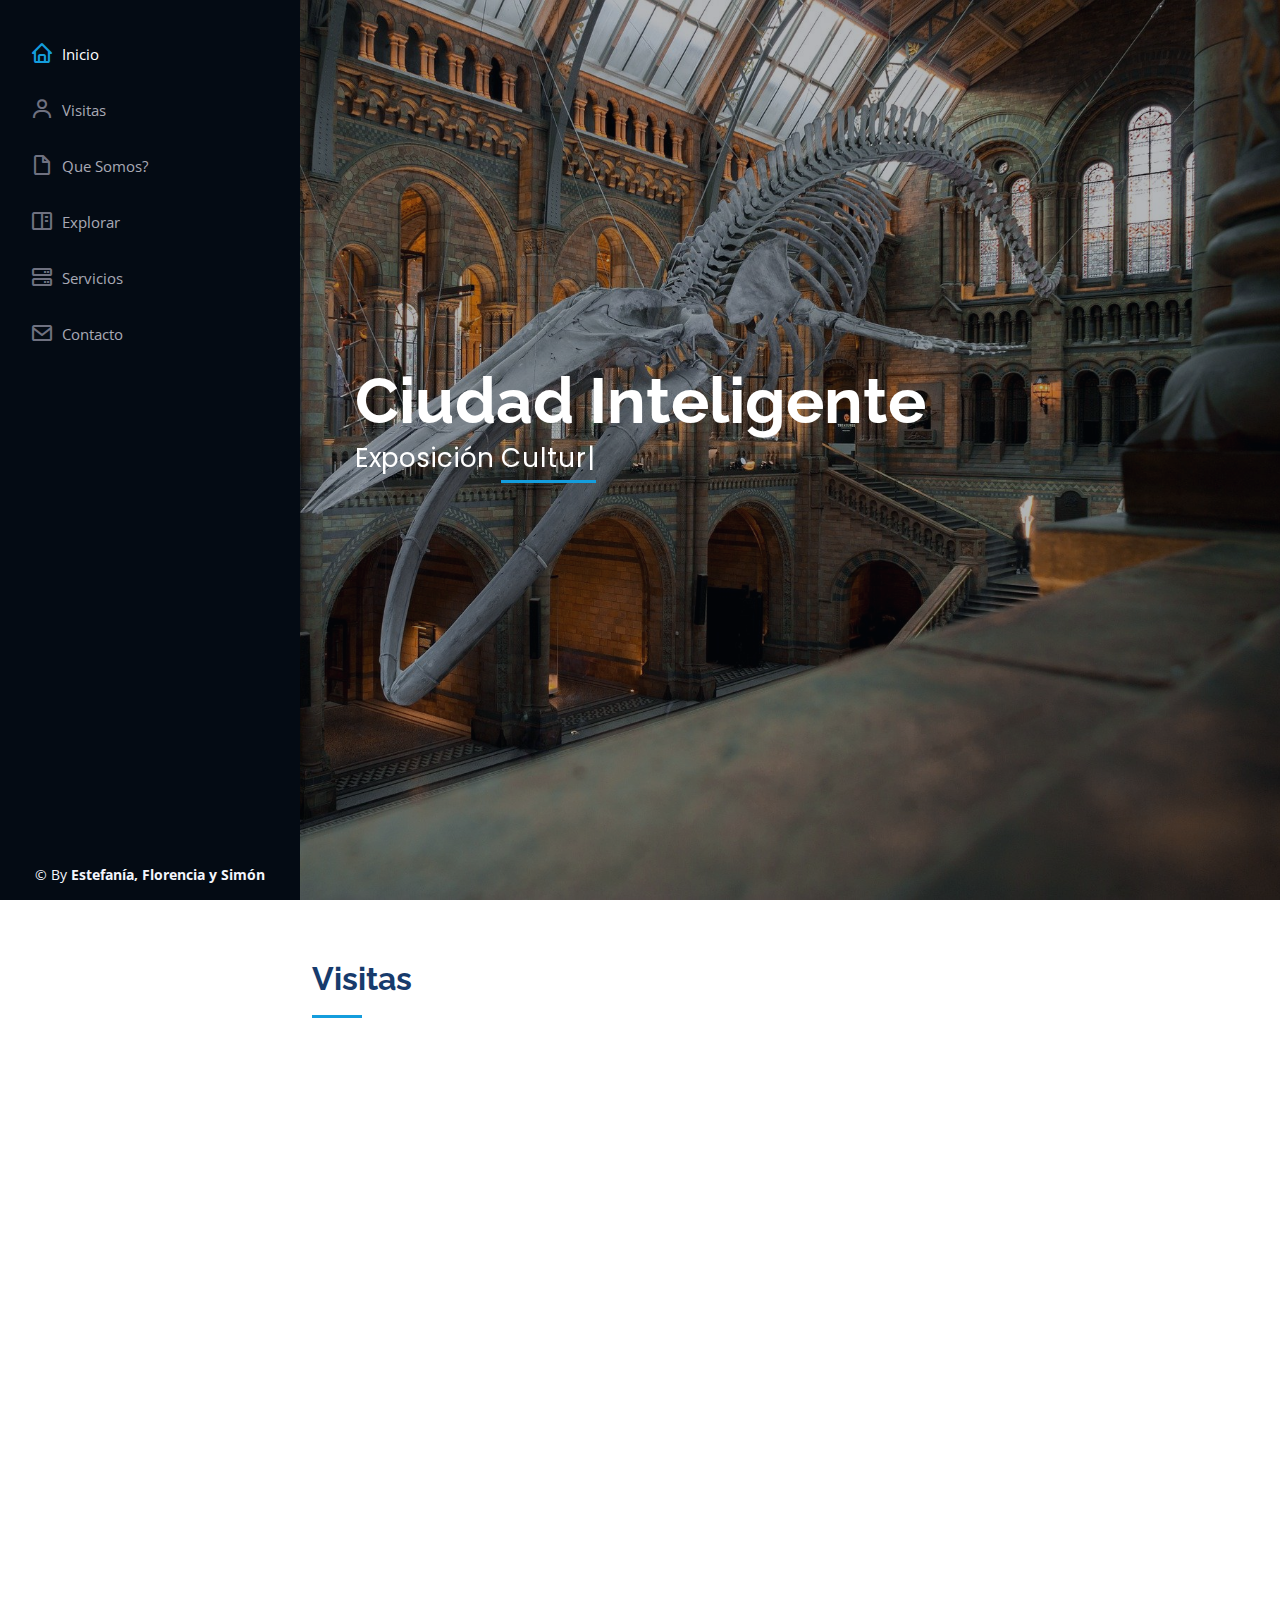
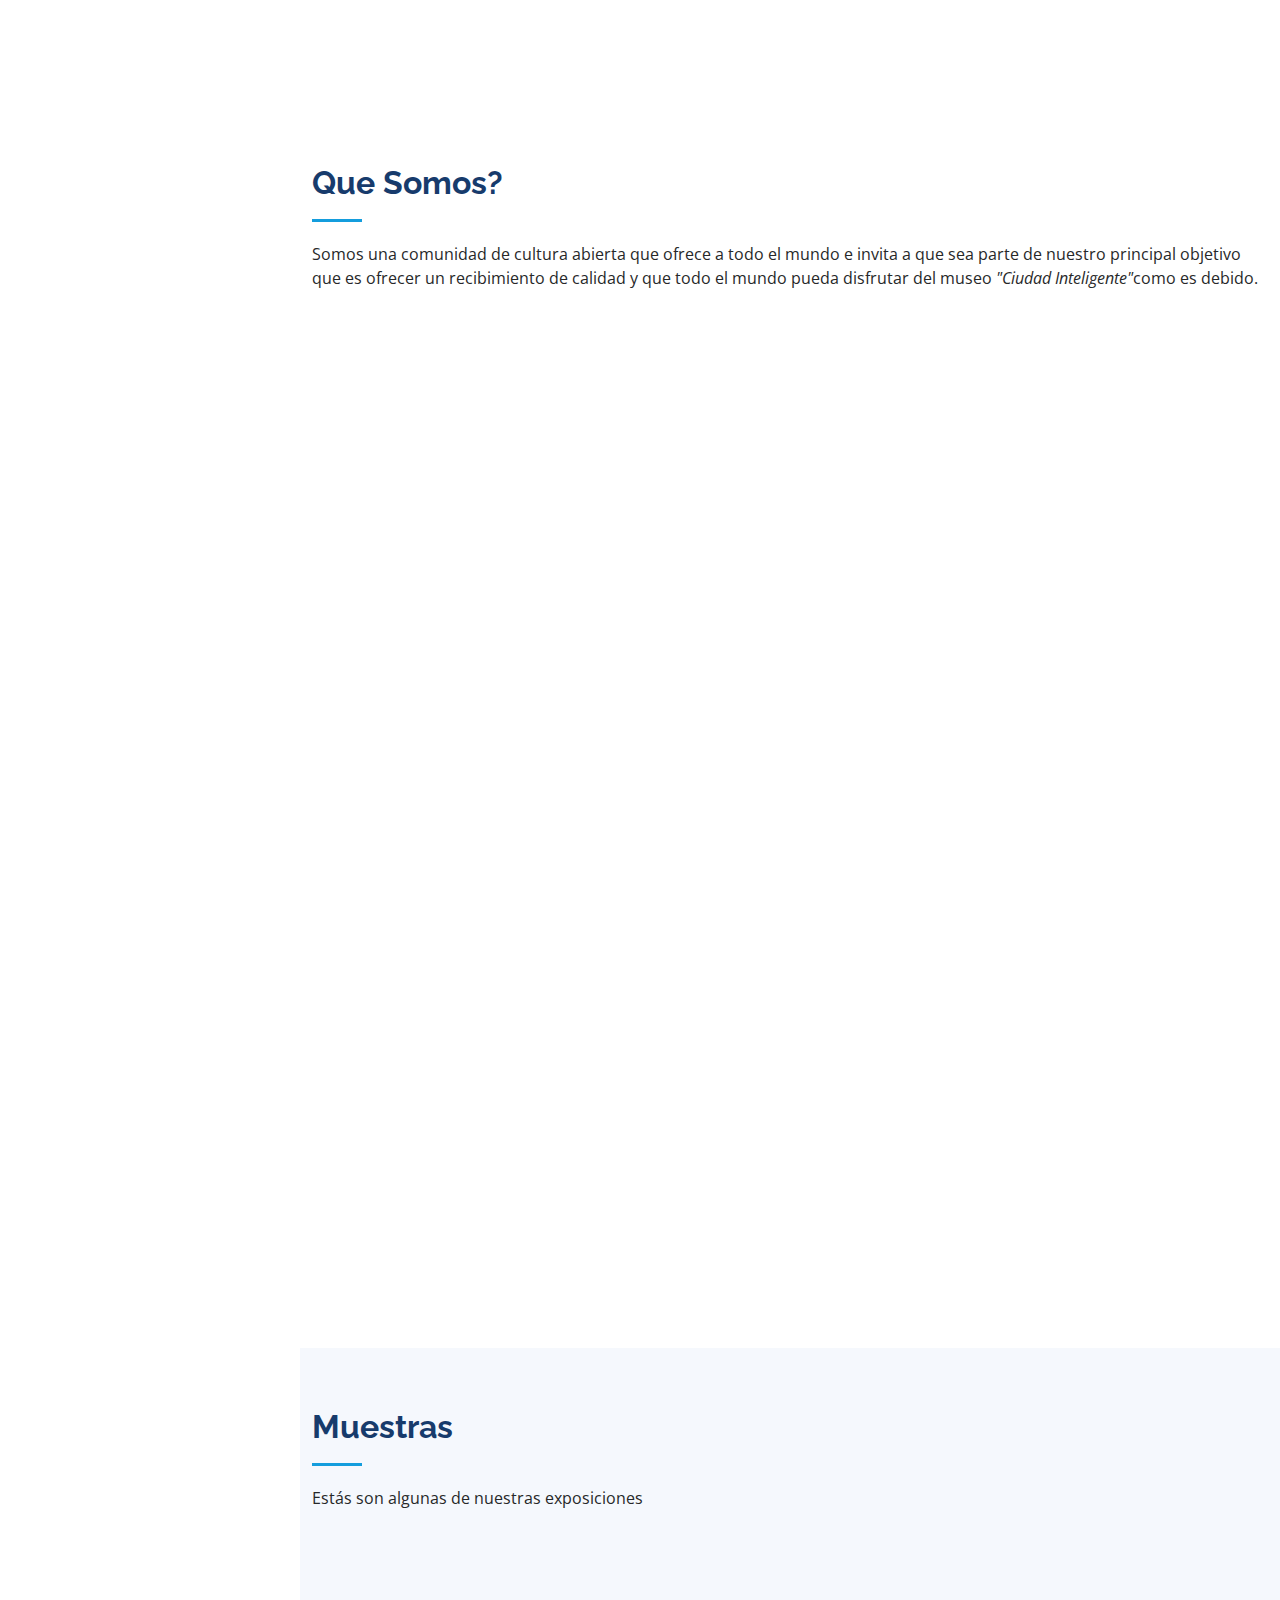
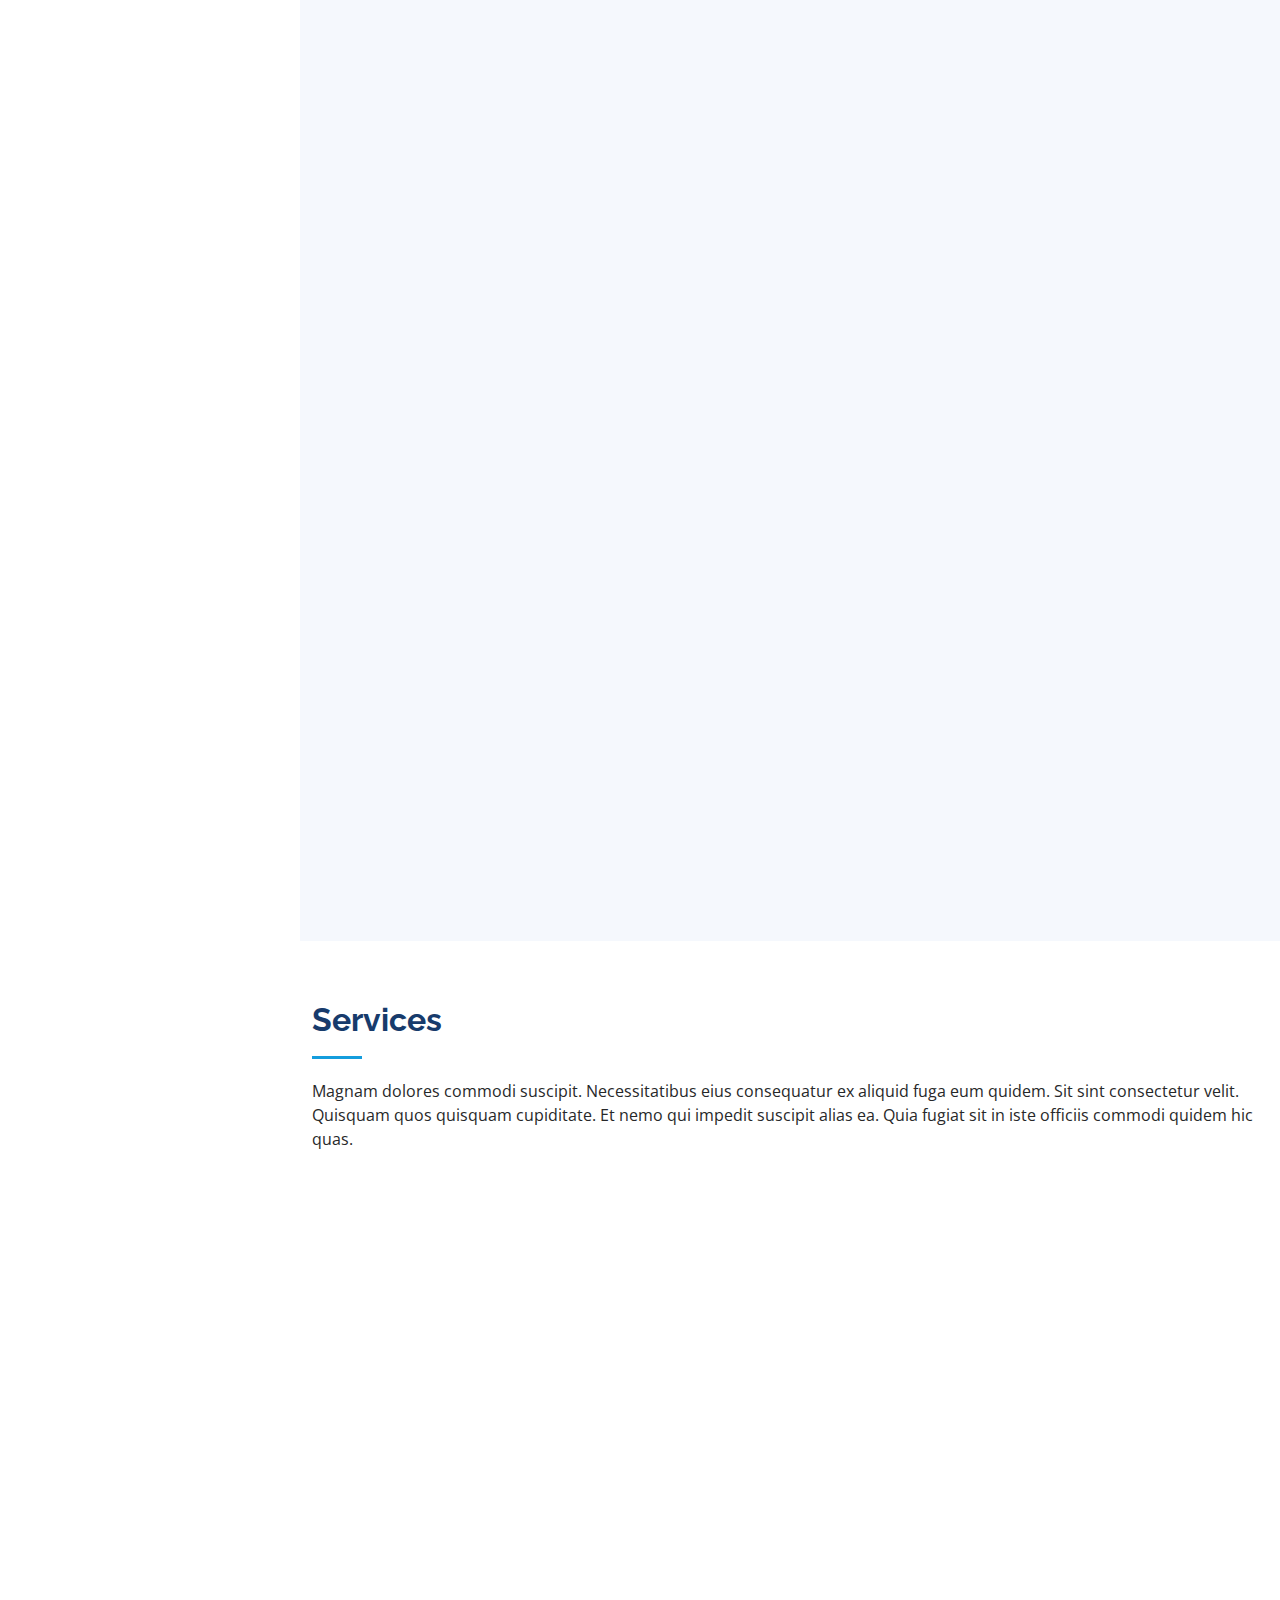
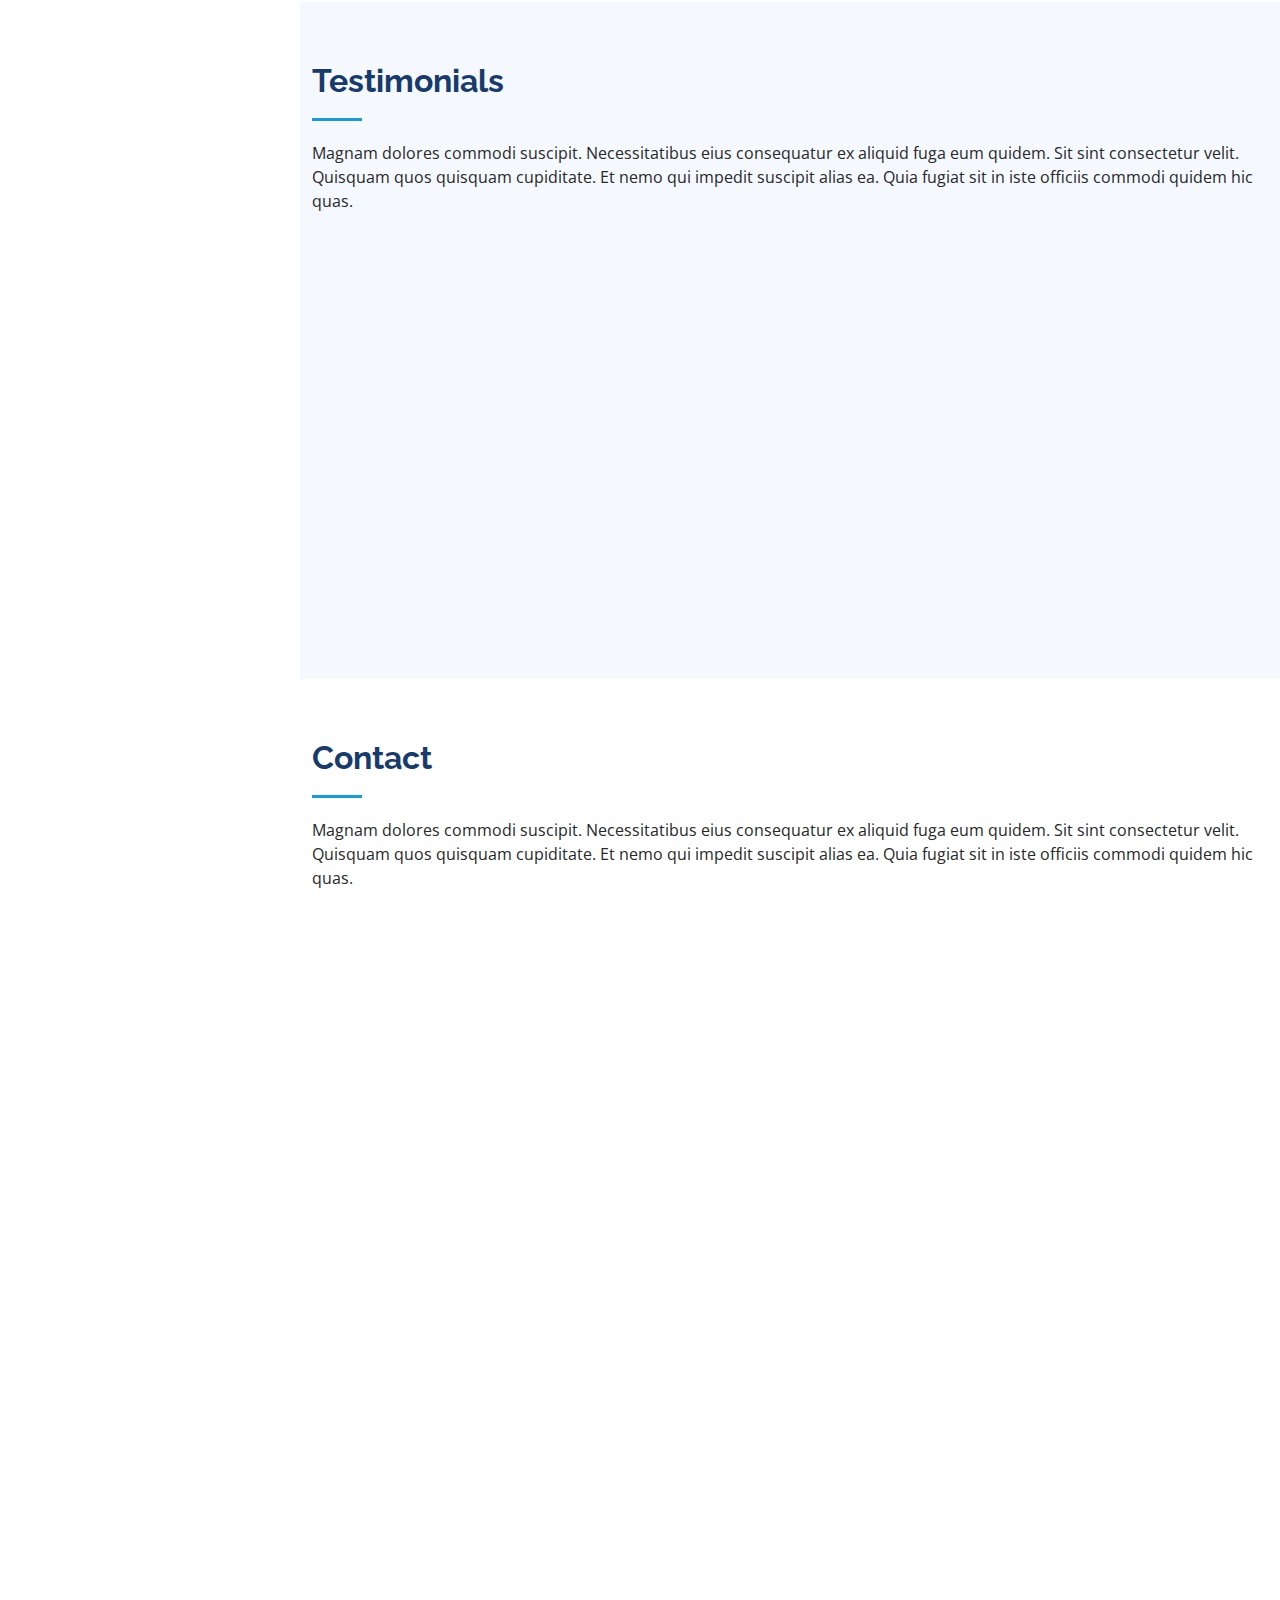
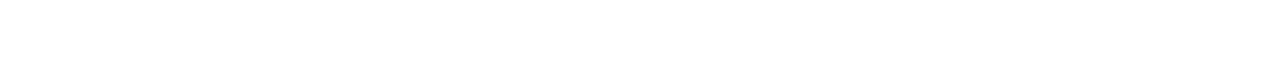
==== commit 0500476f: "adaptaciones" ====
--- a/iPortfolio/index.html
+++ b/iPortfolio/index.html
@@ -33,6 +33,10 @@
   * Author: BootstrapMade.com
   * License: https://bootstrapmade.com/license/
   ======================================================== -->
+    <!--LINK DE JQUERY-->
+    <script src="https://code.jquery.com/jquery-3.6.0.min.js" integrity="sha256-/xUj+3OJU5yExlq6GSYGSHk7tPXikynS7ogEvDej/m4=" crossorigin="anonymous"></script>
+    <script src="https://ajax.googleapis.com/ajax/libs/jquery/3.6.0/jquery.min.js"></script>
+    <script src="https://maxcdn.bootstrapcdn.com/bootstrap/3.4.1/js/bootstrap.min.js"></script>
 </head>
 
 <body>
@@ -138,201 +142,111 @@
                                 </tbody>
                             </table>
                         </div>
-                        <p>
-                            Officiis eligendi itaque labore et dolorum mollitia officiis optio vero. Quisquam sunt adipisci omnis et ut. Nulla accusantium dolor incidunt officia tempore. Et eius omnis. Cupiditate ut dicta maxime officiis quidem quia. Sed et consectetur qui quia
-                            repellendus itaque neque. Aliquid amet quidem ut quaerat cupiditate. Ab et eum qui repellendus omnis culpa magni laudantium dolores.
-                        </p>
+
                     </div>
                 </div>
             </div>
 
-            </div>
+
         </section>
         <!-- End About Section -->
 
-        <!-- ======= Facts Section ======= -->
-        <section id="facts" class="facts">
-            <div class="container">
-
-                <div class="section-title">
-                    <h2>Facts</h2>
-                    <p>Magnam dolores commodi suscipit. Necessitatibus eius consequatur ex aliquid fuga eum quidem. Sit sint consectetur velit. Quisquam quos quisquam cupiditate. Et nemo qui impedit suscipit alias ea. Quia fugiat sit in iste officiis commodi
-                        quidem hic quas.</p>
-                </div>
-
-                <div class="row no-gutters">
-
-                    <div class="col-lg-3 col-md-6 d-md-flex align-items-md-stretch" data-aos="fade-up">
-                        <div class="count-box">
-                            <i class="bi bi-emoji-smile"></i>
-                            <span data-purecounter-start="0" data-purecounter-end="232" data-purecounter-duration="1" class="purecounter"></span>
-                            <p><strong>Happy Clients</strong> consequuntur quae</p>
-                        </div>
-                    </div>
-
-                    <div class="col-lg-3 col-md-6 d-md-flex align-items-md-stretch" data-aos="fade-up" data-aos-delay="100">
-                        <div class="count-box">
-                            <i class="bi bi-journal-richtext"></i>
-                            <span data-purecounter-start="0" data-purecounter-end="521" data-purecounter-duration="1" class="purecounter"></span>
-                            <p><strong>Projects</strong> adipisci atque cum quia aut</p>
-                        </div>
-                    </div>
-
-                    <div class="col-lg-3 col-md-6 d-md-flex align-items-md-stretch" data-aos="fade-up" data-aos-delay="200">
-                        <div class="count-box">
-                            <i class="bi bi-headset"></i>
-                            <span data-purecounter-start="0" data-purecounter-end="1453" data-purecounter-duration="1" class="purecounter"></span>
-                            <p><strong>Hours Of Support</strong> aut commodi quaerat</p>
-                        </div>
-                    </div>
-
-                    <div class="col-lg-3 col-md-6 d-md-flex align-items-md-stretch" data-aos="fade-up" data-aos-delay="300">
-                        <div class="count-box">
-                            <i class="bi bi-people"></i>
-                            <span data-purecounter-start="0" data-purecounter-end="32" data-purecounter-duration="1" class="purecounter"></span>
-                            <p><strong>Hard Workers</strong> rerum asperiores dolor</p>
-                        </div>
-                    </div>
-
-                </div>
-
-            </div>
-        </section>
-        <!-- End Facts Section -->
-
-        <!-- ======= Skills Section ======= -->
-        <section id="skills" class="skills section-bg">
-            <div class="container">
-
-                <div class="section-title">
-                    <h2>Skills</h2>
-                    <p>Magnam dolores commodi suscipit. Necessitatibus eius consequatur ex aliquid fuga eum quidem. Sit sint consectetur velit. Quisquam quos quisquam cupiditate. Et nemo qui impedit suscipit alias ea. Quia fugiat sit in iste officiis commodi
-                        quidem hic quas.</p>
-                </div>
-
-                <div class="row skills-content">
-
-                    <div class="col-lg-6" data-aos="fade-up">
-
-                        <div class="progress">
-                            <span class="skill">HTML <i class="val">100%</i></span>
-                            <div class="progress-bar-wrap">
-                                <div class="progress-bar" role="progressbar" aria-valuenow="100" aria-valuemin="0" aria-valuemax="100"></div>
-                            </div>
-                        </div>
-
-                        <div class="progress">
-                            <span class="skill">CSS <i class="val">90%</i></span>
-                            <div class="progress-bar-wrap">
-                                <div class="progress-bar" role="progressbar" aria-valuenow="90" aria-valuemin="0" aria-valuemax="100"></div>
-                            </div>
-                        </div>
-
-                        <div class="progress">
-                            <span class="skill">JavaScript <i class="val">75%</i></span>
-                            <div class="progress-bar-wrap">
-                                <div class="progress-bar" role="progressbar" aria-valuenow="75" aria-valuemin="0" aria-valuemax="100"></div>
-                            </div>
-                        </div>
-
-                    </div>
-
-                    <div class="col-lg-6" data-aos="fade-up" data-aos-delay="100">
-
-                        <div class="progress">
-                            <span class="skill">PHP <i class="val">80%</i></span>
-                            <div class="progress-bar-wrap">
-                                <div class="progress-bar" role="progressbar" aria-valuenow="80" aria-valuemin="0" aria-valuemax="100"></div>
-                            </div>
-                        </div>
-
-                        <div class="progress">
-                            <span class="skill">WordPress/CMS <i class="val">90%</i></span>
-                            <div class="progress-bar-wrap">
-                                <div class="progress-bar" role="progressbar" aria-valuenow="90" aria-valuemin="0" aria-valuemax="100"></div>
-                            </div>
-                        </div>
-
-                        <div class="progress">
-                            <span class="skill">Photoshop <i class="val">55%</i></span>
-                            <div class="progress-bar-wrap">
-                                <div class="progress-bar" role="progressbar" aria-valuenow="55" aria-valuemin="0" aria-valuemax="100"></div>
-                            </div>
-                        </div>
-
-                    </div>
-
-                </div>
-
-            </div>
-        </section>
-        <!-- End Skills Section -->
+
+
 
         <!-- ======= Resume Section ======= -->
         <section id="resume" class="resume">
             <div class="container">
 
                 <div class="section-title">
-                    <h2>Resume</h2>
-                    <p>Magnam dolores commodi suscipit. Necessitatibus eius consequatur ex aliquid fuga eum quidem. Sit sint consectetur velit. Quisquam quos quisquam cupiditate. Et nemo qui impedit suscipit alias ea. Quia fugiat sit in iste officiis commodi
-                        quidem hic quas.</p>
+                    <h2>Que Somos?</h2>
+                    <p>Somos una comunidad de cultura abierta que ofrece a todo el mundo e invita a que sea parte de nuestro principal objetivo que es ofrecer un recibimiento de calidad y que todo el mundo pueda disfrutar del museo <em>"Ciudad Inteligente"</em>como
+                        es debido.</p>
                 </div>
 
                 <div class="row">
-                    <div class="col-lg-6" data-aos="fade-up">
-                        <h3 class="resume-title">Sumary</h3>
+                    <div class="col-lg-12" data-aos="fade-up">
+                        <h3 class="resume-title">Acceso</h3>
                         <div class="resume-item pb-0">
-                            <h4>Ciudad Inteligente</h4>
-                            <p><em>Innovative and deadline-driven Graphic Designer with 3+ years of experience designing and developing user-centered digital/print marketing material from initial concept to final, polished deliverable.</em></p>
+                            <h4>Por dónde se entra al museo?</h4>
+                            <p><em>La entrada principal es la Píramide y se divide en cuatro filas distintas: visitantes con entrada, visitantes sin entrada, visitantes con acceso preferente (personas con movilidad reducida, personal del museo, etc).</em></p>
                             <ul>
-                                <li>Portland par 127,Orlando, FL</li>
-                                <li>(123) 456-7891</li>
-                                <li>alice.barkley@example.com</li>
+
+                                <li>
+                                    <h4><b>PLANO</b></h4>
+                                    <a href="assets\img\planowelcom.png" id="pop">
+                                        <img src="assets\img\planowelcom.png" style="width: 400px; height: 264px;">Abrir
+                                    </a>
+                                </li>
+
                             </ul>
                         </div>
 
-                        <h3 class="resume-title">Education</h3>
+                        <h3 class="resume-title">Para orientarse dentro del museo</h3>
                         <div class="resume-item">
-                            <h4>Master of Fine Arts &amp; Graphic Design</h4>
-                            <h5>2015 - 2016</h5>
-                            <p><em>Rochester Institute of Technology, Rochester, NY</em></p>
-                            <p>Qui deserunt veniam. Et sed aliquam labore tempore sed quisquam iusto autem sit. Ea vero voluptatum qui ut dignissimos deleniti nerada porti sand markend</p>
-                        </div>
+                            <p><em>Debajo de la Pirámide encontrarás varios puntos de información, donde se distribuyen planos del museo gratuitamente. Para saber si las salas que quieres ver están abiertas el día de tu visita, consulta el calendario previsto a este efecto. Para cualquier otra consulta, puede contactarnos en el +33 (0)1 40 20 53 17.</em></p>
+
+                        </div>
+
+                    </div>
+                </div>
+                <div class="col-lg-12" data-aos="fade-up" data-aos-delay="100">
+                    <h3 class="resume-title">Calendario de Salas</h3>
+                    <div class="resume-item">
                         <div class="resume-item">
-                            <h4>Bachelor of Fine Arts &amp; Graphic Design</h4>
-                            <h5>2010 - 2014</h5>
-                            <p><em>Rochester Institute of Technology, Rochester, NY</em></p>
-                            <p>Quia nobis sequi est occaecati aut. Repudiandae et iusto quae reiciendis et quis Eius vel ratione eius unde vitae rerum voluptates asperiores voluptatem Earum molestiae consequatur neque etlon sader mart dila</p>
-                        </div>
-                    </div>
-                    <div class="col-lg-6" data-aos="fade-up" data-aos-delay="100">
-                        <h3 class="resume-title">Professional Experience</h3>
+                            <h4>CALENDARIO DE SALAS</h4>
+                            <table class="table table-hover">
+                                <thead>
+                                    <tr class="table-dark">
+                                        <th scope="col">Expo</th>
+                                        <th scope="col">Lunes</th>
+                                        <th scope="col">Martes</th>
+                                        <th scope="col">Miércoles</th>
+                                        <th scope="col">Jueves</th>
+                                        <th scope="col">Viernes</th>
+                                        <th scope="col">Sábado</th>
+                                        <th scope="col">Domingo</th>
+
+                                    </tr>
+                                </thead>
+                                <tbody>
+                                    <tr class="table-active">
+                                        <th scope="col">Tema</th>
+
+                                        <td>Arte</td>
+                                        <td>Patrimonio cultural</td>
+                                        <td>Historia</td>
+                                        <td>Transmedialida</td>
+                                        <td>
+                                            <ol>
+                                                <li>Los museos del XXI</li>
+                                                <li>Educación</li>
+                                            </ol>
+                                        </td>
+                                        <td>
+                                            <ol>
+                                                <li>Tecnológia</li>
+                                                <li>Comunicación</li>
+                                            </ol>
+                                            ​</td>
+                                        <td>virtualidad</td>
+
+                                    </tr>
+
+                                </tbody>
+                            </table>
+                        </div>
                         <div class="resume-item">
-                            <h4>Senior graphic design specialist</h4>
-                            <h5>2019 - Present</h5>
-                            <p><em>Experion, New York, NY </em></p>
-                            <ul>
-                                <li>Lead in the design, development, and implementation of the graphic, layout, and production communication materials</li>
-                                <li>Delegate tasks to the 7 members of the design team and provide counsel on all aspects of the project. </li>
-                                <li>Supervise the assessment of all graphic materials in order to ensure quality and accuracy of the design</li>
-                                <li>Oversee the efficient use of production project budgets ranging from $2,000 - $25,000</li>
-                            </ul>
-                        </div>
-                        <div class="resume-item">
-                            <h4>Graphic design specialist</h4>
-                            <h5>2017 - 2018</h5>
-                            <p><em>Stepping Stone Advertising, New York, NY</em></p>
-                            <ul>
-                                <li>Developed numerous marketing programs (logos, brochures,infographics, presentations, and advertisements).</li>
-                                <li>Managed up to 5 projects or tasks at a given time while under pressure</li>
-                                <li>Recommended and consulted with clients on the most appropriate graphic design</li>
-                                <li>Created 4+ design presentations and proposals a month for clients and account managers</li>
-                            </ul>
-                        </div>
-                    </div>
-                </div>
-
+                            <h4>Tarifas de las visitas guíadas</h4>
+                            <h5>USS$50</h5>
+
+
+                        </div>
+                    </div>
+                </div>
             </div>
+
+
         </section>
         <!-- End Resume Section -->
 
@@ -341,18 +255,17 @@
             <div class="container">
 
                 <div class="section-title">
-                    <h2>Portfolio</h2>
-                    <p>Magnam dolores commodi suscipit. Necessitatibus eius consequatur ex aliquid fuga eum quidem. Sit sint consectetur velit. Quisquam quos quisquam cupiditate. Et nemo qui impedit suscipit alias ea. Quia fugiat sit in iste officiis commodi
-                        quidem hic quas.</p>
+                    <h2>Muestras</h2>
+                    <p>Estás son algunas de nuestras exposiciones </p>
                 </div>
 
                 <div class="row" data-aos="fade-up">
                     <div class="col-lg-12 d-flex justify-content-center">
                         <ul id="portfolio-flters">
-                            <li data-filter="*" class="filter-active">All</li>
-                            <li data-filter=".filter-app">App</li>
-                            <li data-filter=".filter-card">Card</li>
-                            <li data-filter=".filter-web">Web</li>
+                            <li data-filter="*" class="filter-active">MIX</li>
+                            <li data-filter=".filter-app">ARTE</li>
+                            <li data-filter=".filter-card">CULTURA</li>
+                            <li data-filter=".filter-web">NATURALEZA</li>
                         </ul>
                     </div>
                 </div>
@@ -361,9 +274,9 @@
 
                     <div class="col-lg-4 col-md-6 portfolio-item filter-app">
                         <div class="portfolio-wrap">
-                            <img src="assets/img/portfolio/portfolio-1.jpg" class="img-fluid" alt="">
-                            <div class="portfolio-links">
-                                <a href="assets/img/portfolio/portfolio-1.jpg" data-gallery="portfolioGallery" class="portfolio-lightbox" title="App 1"><i class="bx bx-plus"></i></a>
+                            <img src="assets/img/portfolio/cuadros.jpg" class="img-fluid" alt="">
+                            <div class="portfolio-links">
+                                <a href="assets/img/portfolio/cuadros.jpg" data-gallery="portfolioGallery" class="portfolio-lightbox" title="App 1"><i class="bx bx-plus"></i></a>
                                 <a href="portfolio-details.html" title="More Details"><i class="bx bx-link"></i></a>
                             </div>
                         </div>
@@ -371,7 +284,7 @@
 
                     <div class="col-lg-4 col-md-6 portfolio-item filter-web">
                         <div class="portfolio-wrap">
-                            <img src="assets/img/portfolio/portfolio-2.jpg" class="img-fluid" alt="">
+                            <img src="assets/img/portfolio/esqueleto.jpg" class="img-fluid" alt="">
                             <div class="portfolio-links">
                                 <a href="assets/img/portfolio/portfolio-2.jpg" data-gallery="portfolioGallery" class="portfolio-lightbox" title="Web 3"><i class="bx bx-plus"></i></a>
                                 <a href="portfolio-details.html" title="More Details"><i class="bx bx-link"></i></a>
@@ -381,9 +294,9 @@
 
                     <div class="col-lg-4 col-md-6 portfolio-item filter-app">
                         <div class="portfolio-wrap">
-                            <img src="assets/img/portfolio/portfolio-3.jpg" class="img-fluid" alt="">
-                            <div class="portfolio-links">
-                                <a href="assets/img/portfolio/portfolio-3.jpg" data-gallery="portfolioGallery" class="portfolio-lightbox" title="App 2"><i class="bx bx-plus"></i></a>
+                            <img src="assets/img/portfolio/estuas.jpg" class="img-fluid" alt="">
+                            <div class="portfolio-links">
+                                <a href="assets/img/portfolio/estuas.jpg" data-gallery="portfolioGallery" class="portfolio-lightbox" title="App 2"><i class="bx bx-plus"></i></a>
                                 <a href="portfolio-details.html" title="More Details"><i class="bx bx-link"></i></a>
                             </div>
                         </div>
@@ -391,9 +304,9 @@
 
                     <div class="col-lg-4 col-md-6 portfolio-item filter-card">
                         <div class="portfolio-wrap">
-                            <img src="assets/img/portfolio/portfolio-4.jpg" class="img-fluid" alt="">
-                            <div class="portfolio-links">
-                                <a href="assets/img/portfolio/portfolio-4.jpg" data-gallery="portfolioGallery" class="portfolio-lightbox" title="Card 2"><i class="bx bx-plus"></i></a>
+                            <img src="assets/img/portfolio/cacharros.jpg" class="img-fluid" alt="">
+                            <div class="portfolio-links">
+                                <a href="assets/img/portfolio/cacharros.jpg" data-gallery="portfolioGallery" class="portfolio-lightbox" title="Card 2"><i class="bx bx-plus"></i></a>
                                 <a href="portfolio-details.html" title="More Details"><i class="bx bx-link"></i></a>
                             </div>
                         </div>
@@ -401,9 +314,9 @@
 
                     <div class="col-lg-4 col-md-6 portfolio-item filter-web">
                         <div class="portfolio-wrap">
-                            <img src="assets/img/portfolio/portfolio-5.jpg" class="img-fluid" alt="">
-                            <div class="portfolio-links">
-                                <a href="assets/img/portfolio/portfolio-5.jpg" data-gallery="portfolioGallery" class="portfolio-lightbox" title="Web 2"><i class="bx bx-plus"></i></a>
+                            <img src="assets/img/portfolio/fosil.jpg" class="img-fluid" alt="">
+                            <div class="portfolio-links">
+                                <a href="assets/img/portfolio/fosil.jpg" data-gallery="portfolioGallery" class="portfolio-lightbox" title="Web 2"><i class="bx bx-plus"></i></a>
                                 <a href="portfolio-details.html" title="More Details"><i class="bx bx-link"></i></a>
                             </div>
                         </div>
@@ -411,9 +324,9 @@
 
                     <div class="col-lg-4 col-md-6 portfolio-item filter-app">
                         <div class="portfolio-wrap">
-                            <img src="assets/img/portfolio/portfolio-6.jpg" class="img-fluid" alt="">
-                            <div class="portfolio-links">
-                                <a href="assets/img/portfolio/portfolio-6.jpg" data-gallery="portfolioGallery" class="portfolio-lightbox" title="App 3"><i class="bx bx-plus"></i></a>
+                            <img src="assets/img/portfolio/checa.jpg" class="img-fluid" alt="">
+                            <div class="portfolio-links">
+                                <a href="assets/img/portfolio/checa.jpg" data-gallery="portfolioGallery" class="portfolio-lightbox" title="App 3"><i class="bx bx-plus"></i></a>
                                 <a href="portfolio-details.html" title="More Details"><i class="bx bx-link"></i></a>
                             </div>
                         </div>
@@ -421,9 +334,9 @@
 
                     <div class="col-lg-4 col-md-6 portfolio-item filter-card">
                         <div class="portfolio-wrap">
-                            <img src="assets/img/portfolio/portfolio-7.jpg" class="img-fluid" alt="">
-                            <div class="portfolio-links">
-                                <a href="assets/img/portfolio/portfolio-7.jpg" data-gallery="portfolioGallery" class="portfolio-lightbox" title="Card 1"><i class="bx bx-plus"></i></a>
+                            <img src="assets/img/portfolio/fosiles.jpg" class="img-fluid" alt="">
+                            <div class="portfolio-links">
+                                <a href="assets/img/portfolio/fosiles.jpg" data-gallery="portfolioGallery" class="portfolio-lightbox" title="Card 1"><i class="bx bx-plus"></i></a>
                                 <a href="portfolio-details.html" title="More Details"><i class="bx bx-link"></i></a>
                             </div>
                         </div>
@@ -431,9 +344,9 @@
 
                     <div class="col-lg-4 col-md-6 portfolio-item filter-card">
                         <div class="portfolio-wrap">
-                            <img src="assets/img/portfolio/portfolio-8.jpg" class="img-fluid" alt="">
-                            <div class="portfolio-links">
-                                <a href="assets/img/portfolio/portfolio-8.jpg" data-gallery="portfolioGallery" class="portfolio-lightbox" title="Card 3"><i class="bx bx-plus"></i></a>
+                            <img src="assets/img/portfolio/tuti.jpg" class="img-fluid" alt="">
+                            <div class="portfolio-links">
+                                <a href="assets/img/portfolio/tuti.jpg" data-gallery="portfolioGallery" class="portfolio-lightbox" title="Card 3"><i class="bx bx-plus"></i></a>
                                 <a href="portfolio-details.html" title="More Details"><i class="bx bx-link"></i></a>
                             </div>
                         </div>
@@ -441,9 +354,9 @@
 
                     <div class="col-lg-4 col-md-6 portfolio-item filter-web">
                         <div class="portfolio-wrap">
-                            <img src="assets/img/portfolio/portfolio-9.jpg" class="img-fluid" alt="">
-                            <div class="portfolio-links">
-                                <a href="assets/img/portfolio/portfolio-9.jpg" data-gallery="portfolioGallery" class="portfolio-lightbox" title="Web 3"><i class="bx bx-plus"></i></a>
+                            <img src="assets/img/portfolio/poseidon.jpg" class="img-fluid" alt="">
+                            <div class="portfolio-links">
+                                <a href="assets/img/portfolio/poseidon.jpg" data-gallery="portfolioGallery" class="portfolio-lightbox" title="Web 3"><i class="bx bx-plus"></i></a>
                                 <a href="portfolio-details.html" title="More Details"><i class="bx bx-link"></i></a>
                             </div>
                         </div>
@@ -668,20 +581,20 @@
 
     </main>
     <!-- End #main -->
-
+    <script>
+        $('document').ready(function() {
+            $("#pop").on("click", function() {
+                $(this).modal();
+            });
+        })
+    </script>
     <!-- ======= Footer ======= -->
     <footer id="footer">
         <div class="container">
             <div class="copyright">
-                &copy; Copyright <strong><span>iPortfolio</span></strong>
+                &copy; By <strong><span>Estefanía, Florencia y Simón</span></strong>
             </div>
-            <div class="credits">
-                <!-- All the links in the footer should remain intact. -->
-                <!-- You can delete the links only if you purchased the pro version. -->
-                <!-- Licensing information: https://bootstrapmade.com/license/ -->
-                <!-- Purchase the pro version with working PHP/AJAX contact form: https://bootstrapmade.com/iportfolio-bootstrap-portfolio-websites-template/ -->
-                Designed by <a href="https://bootstrapmade.com/">BootstrapMade</a>
-            </div>
+
         </div>
     </footer>
     <!-- End  Footer -->
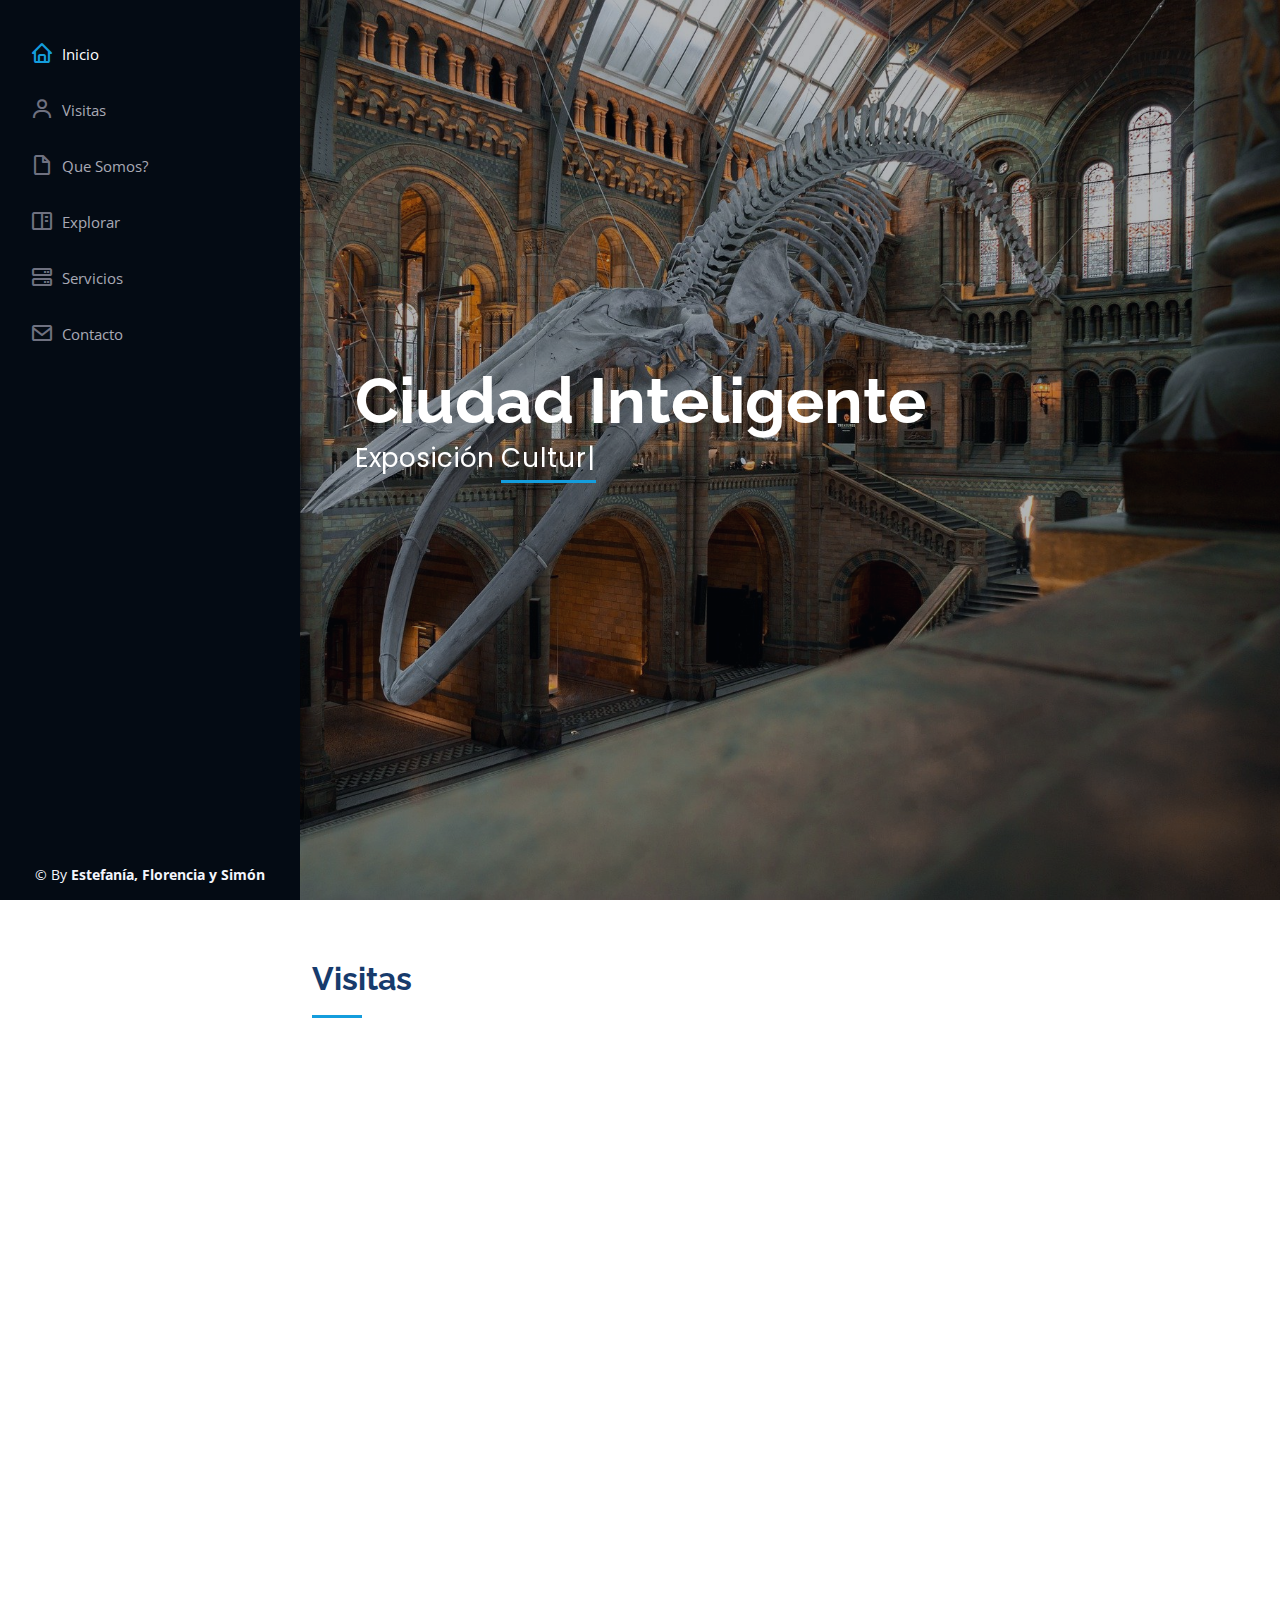
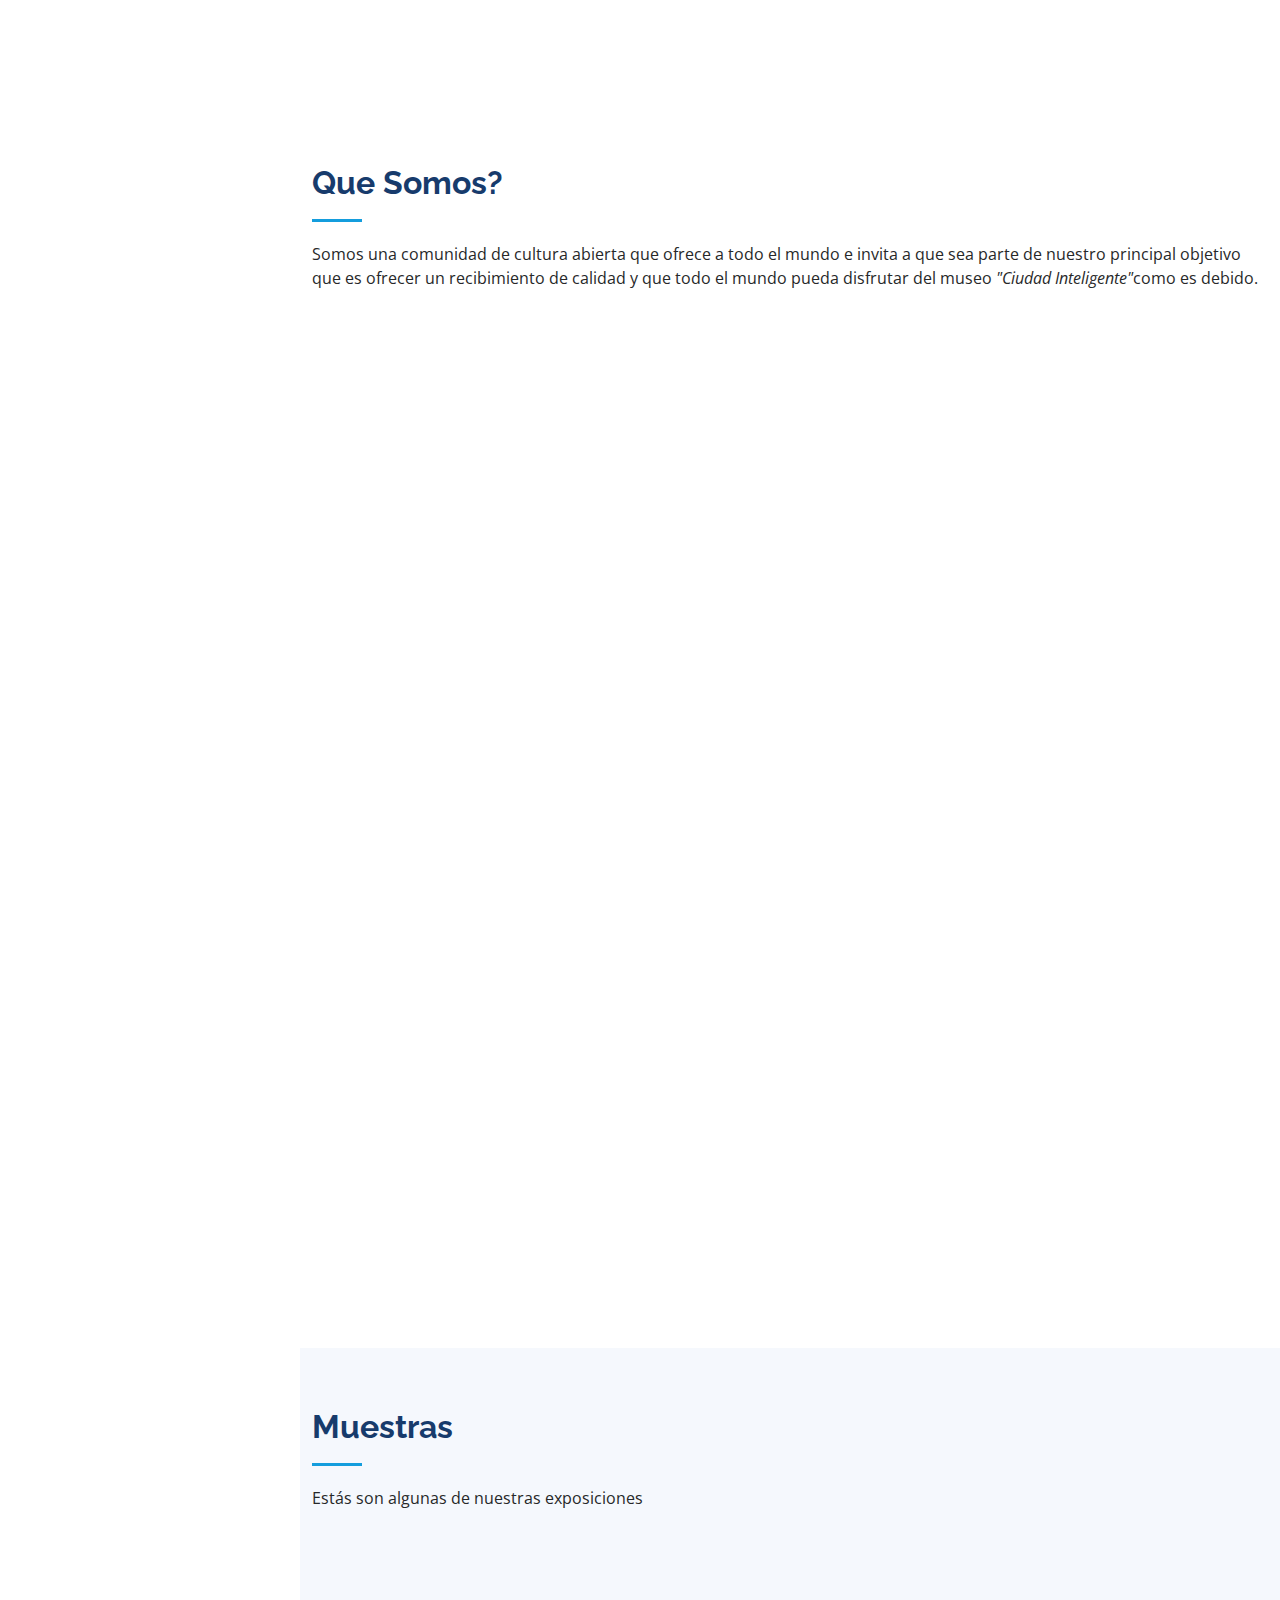
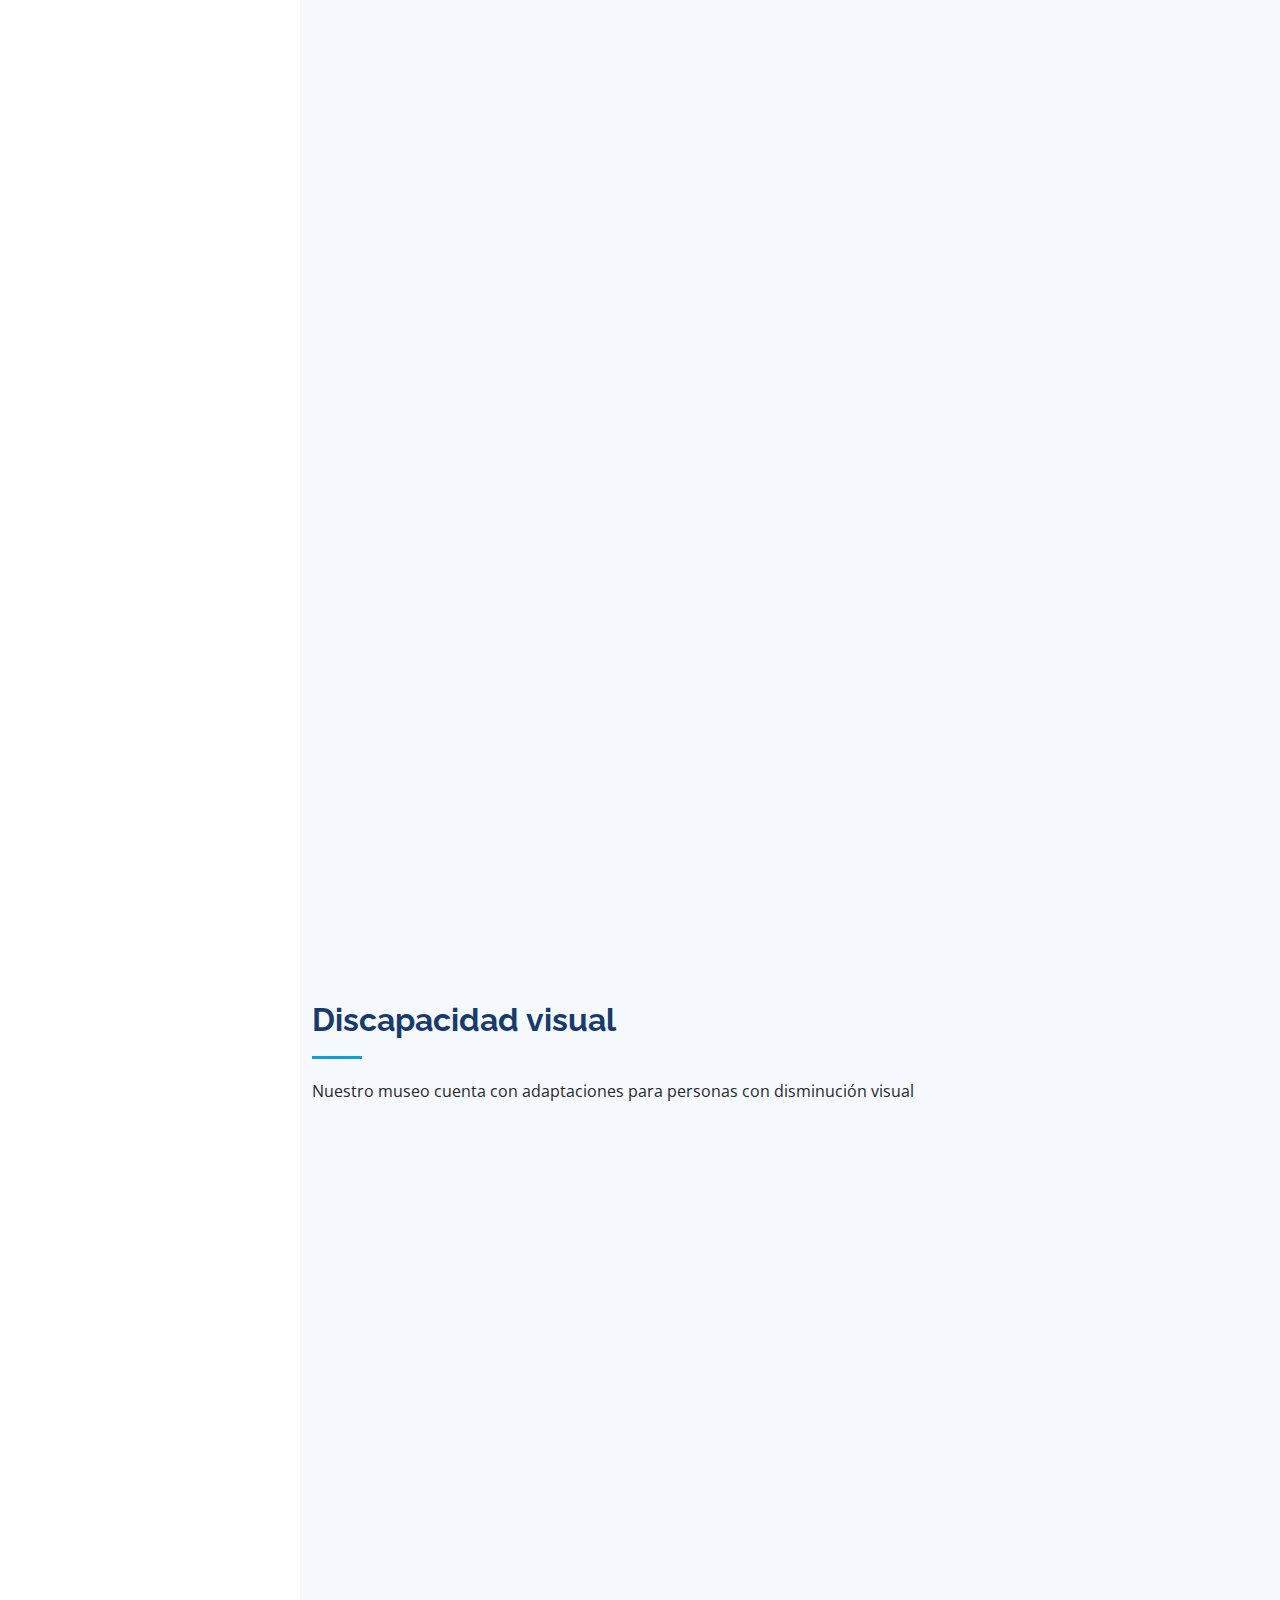
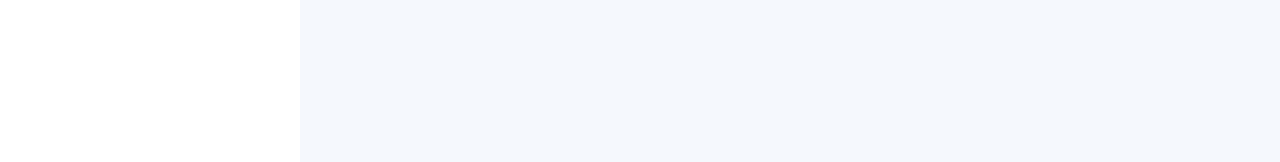
==== commit 4137803d: "mas adaptaciones" ====
--- a/iPortfolio/index.html
+++ b/iPortfolio/index.html
@@ -368,61 +368,15 @@
         </section>
         <!-- End Portfolio Section -->
 
-        <!-- ======= Services Section ======= -->
-        <section id="services" class="services">
+
+
+        <!-- ======= Testimonials Section ======= -->
+        <section id="services" class="testimonials section-bg">
             <div class="container">
 
                 <div class="section-title">
-                    <h2>Services</h2>
-                    <p>Magnam dolores commodi suscipit. Necessitatibus eius consequatur ex aliquid fuga eum quidem. Sit sint consectetur velit. Quisquam quos quisquam cupiditate. Et nemo qui impedit suscipit alias ea. Quia fugiat sit in iste officiis commodi
-                        quidem hic quas.</p>
-                </div>
-
-                <div class="row">
-                    <div class="col-lg-4 col-md-6 icon-box" data-aos="fade-up">
-                        <div class="icon"><i class="bi bi-briefcase"></i></div>
-                        <h4 class="title"><a href="">Lorem Ipsum</a></h4>
-                        <p class="description">Voluptatum deleniti atque corrupti quos dolores et quas molestias excepturi sint occaecati cupiditate non provident</p>
-                    </div>
-                    <div class="col-lg-4 col-md-6 icon-box" data-aos="fade-up" data-aos-delay="100">
-                        <div class="icon"><i class="bi bi-card-checklist"></i></div>
-                        <h4 class="title"><a href="">Dolor Sitema</a></h4>
-                        <p class="description">Minim veniam, quis nostrud exercitation ullamco laboris nisi ut aliquip ex ea commodo consequat tarad limino ata</p>
-                    </div>
-                    <div class="col-lg-4 col-md-6 icon-box" data-aos="fade-up" data-aos-delay="200">
-                        <div class="icon"><i class="bi bi-bar-chart"></i></div>
-                        <h4 class="title"><a href="">Sed ut perspiciatis</a></h4>
-                        <p class="description">Duis aute irure dolor in reprehenderit in voluptate velit esse cillum dolore eu fugiat nulla pariatur</p>
-                    </div>
-                    <div class="col-lg-4 col-md-6 icon-box" data-aos="fade-up" data-aos-delay="300">
-                        <div class="icon"><i class="bi bi-binoculars"></i></div>
-                        <h4 class="title"><a href="">Magni Dolores</a></h4>
-                        <p class="description">Excepteur sint occaecat cupidatat non proident, sunt in culpa qui officia deserunt mollit anim id est laborum</p>
-                    </div>
-                    <div class="col-lg-4 col-md-6 icon-box" data-aos="fade-up" data-aos-delay="400">
-                        <div class="icon"><i class="bi bi-brightness-high"></i></div>
-                        <h4 class="title"><a href="">Nemo Enim</a></h4>
-                        <p class="description">At vero eos et accusamus et iusto odio dignissimos ducimus qui blanditiis praesentium voluptatum deleniti atque</p>
-                    </div>
-                    <div class="col-lg-4 col-md-6 icon-box" data-aos="fade-up" data-aos-delay="500">
-                        <div class="icon"><i class="bi bi-calendar4-week"></i></div>
-                        <h4 class="title"><a href="">Eiusmod Tempor</a></h4>
-                        <p class="description">Et harum quidem rerum facilis est et expedita distinctio. Nam libero tempore, cum soluta nobis est eligendi</p>
-                    </div>
-                </div>
-
-            </div>
-        </section>
-        <!-- End Services Section -->
-
-        <!-- ======= Testimonials Section ======= -->
-        <section id="testimonials" class="testimonials section-bg">
-            <div class="container">
-
-                <div class="section-title">
-                    <h2>Testimonials</h2>
-                    <p>Magnam dolores commodi suscipit. Necessitatibus eius consequatur ex aliquid fuga eum quidem. Sit sint consectetur velit. Quisquam quos quisquam cupiditate. Et nemo qui impedit suscipit alias ea. Quia fugiat sit in iste officiis commodi
-                        quidem hic quas.</p>
+                    <h2>Discapacidad visual</h2>
+                    <p>Nuestro museo cuenta con adaptaciones para personas con disminución visual</p>
                 </div>
 
                 <div class="testimonials-slider swiper" data-aos="fade-up" data-aos-delay="100">
@@ -430,72 +384,66 @@
 
                         <div class="swiper-slide">
                             <div class="testimonial-item" data-aos="fade-up">
+                                <h4>ACCESO</h4>
                                 <p>
-                                    <i class="bx bxs-quote-alt-left quote-icon-left"></i> Proin iaculis purus consequat sem cure digni ssim donec porttitora entum suscipit rhoncus. Accusantium quam, ultricies eget id, aliquam eget nibh et. Maecen aliquam,
-                                    risus at semper.
+
+                                    <i class="bx bxs-quote-alt-left quote-icon-left"></i> Un miembro del personal podrá acompañarte desde la estación de metro más cercana o desde el aparcamiento del Carrusel hasta el museo. Para ello, se deberá informar
+                                    con tiempo por teléfono o por correo electrónico: +33 (0)1 40 20 53 17 o handicap@louvre.fr. Si lo deseas, el personal del museo también podrá guiarte hasta el inicio del recorrido, por lo que no dudes en preguntar
+                                    en el punto de información situado debajo de la Pirámide.
                                     <i class="bx bxs-quote-alt-right quote-icon-right"></i>
                                 </p>
                                 <img src="assets/img/testimonials/testimonials-1.jpg" class="testimonial-img" alt="">
-                                <h3>Saul Goodman</h3>
-                                <h4>Ceo &amp; Founder</h4>
+                                <h3>Puntos Inteligentes</h3>
                             </div>
                         </div>
                         <!-- End testimonial item -->
 
                         <div class="swiper-slide">
                             <div class="testimonial-item" data-aos="fade-up" data-aos-delay="100">
+                                <h4>ESPACIOS ADAPTADOS</h4>
                                 <p>
-                                    <i class="bx bxs-quote-alt-left quote-icon-left"></i> Export tempor illum tamen malis malis eram quae irure esse labore quem cillum quid cillum eram malis quorum velit fore eram velit sunt aliqua noster fugiat irure
-                                    amet legam anim culpa.
+                                    <i class="bx bxs-quote-alt-left quote-icon-left"></i> Esta sala de exposición es un espacio privilegiado para las personas con discapacidad, ya que está perfectamente adaptado con una cinta táctil en el suelo para poder
+                                    orientarse, un folleto táctil y un recorrido audiodescriptivo que podrás descargar a través de la aplicación “La Petite Galerie” (contenido no disponible en español).
                                     <i class="bx bxs-quote-alt-right quote-icon-right"></i>
                                 </p>
                                 <img src="assets/img/testimonials/testimonials-2.jpg" class="testimonial-img" alt="">
-                                <h3>Sara Wilsson</h3>
-                                <h4>Designer</h4>
+                                <h3>Puntos Inteligentes</h3>
                             </div>
                         </div>
                         <!-- End testimonial item -->
 
                         <div class="swiper-slide">
                             <div class="testimonial-item" data-aos="fade-up" data-aos-delay="200">
+                                <h4>El Pabellón del Reloj</h4>
                                 <p>
-                                    <i class="bx bxs-quote-alt-left quote-icon-left"></i> Enim nisi quem export duis labore cillum quae magna enim sint quorum nulla quem veniam duis minim tempor labore quem eram duis noster aute amet eram fore quis sint
-                                    minim.
+                                    <i class="bx bxs-quote-alt-left quote-icon-left"></i> Este espacio está dedicado a la historia del palacio del Louvre. En él, hay dispositivos táctiles que permiten hacerse una idea del lugar y de la evolución arquitectónica
+                                    del palacio.
                                     <i class="bx bxs-quote-alt-right quote-icon-right"></i>
                                 </p>
                                 <img src="assets/img/testimonials/testimonials-3.jpg" class="testimonial-img" alt="">
-                                <h3>Jena Karlis</h3>
-                                <h4>Store Owner</h4>
+                                <h3>Puntos Inteligentes</h3>
+
                             </div>
                         </div>
                         <!-- End testimonial item -->
 
                         <div class="swiper-slide">
                             <div class="testimonial-item" data-aos="fade-up" data-aos-delay="300">
+                                <h4>Las artes del islam</h4>
                                 <p>
-                                    <i class="bx bxs-quote-alt-left quote-icon-left"></i> Fugiat enim eram quae cillum dolore dolor amet nulla culpa multos export minim fugiat minim velit minim dolor enim duis veniam ipsum anim magna sunt elit fore quem
-                                    dolore labore illum veniam.
+                                    <i class="bx bxs-quote-alt-left quote-icon-left"></i> El Departamento de las Artes del Islam cuenta con dispositivos táctiles dentro sus salas.
+
+
                                     <i class="bx bxs-quote-alt-right quote-icon-right"></i>
                                 </p>
                                 <img src="assets/img/testimonials/testimonials-4.jpg" class="testimonial-img" alt="">
-                                <h3>Matt Brandon</h3>
-                                <h4>Freelancer</h4>
+                                <h3>Punto Inteligente</h3>
+
                             </div>
                         </div>
                         <!-- End testimonial item -->
 
-                        <div class="swiper-slide">
-                            <div class="testimonial-item" data-aos="fade-up" data-aos-delay="400">
-                                <p>
-                                    <i class="bx bxs-quote-alt-left quote-icon-left"></i> Quis quorum aliqua sint quem legam fore sunt eram irure aliqua veniam tempor noster veniam enim culpa labore duis sunt culpa nulla illum cillum fugiat legam esse
-                                    veniam culpa fore nisi cillum quid.
-                                    <i class="bx bxs-quote-alt-right quote-icon-right"></i>
-                                </p>
-                                <img src="assets/img/testimonials/testimonials-5.jpg" class="testimonial-img" alt="">
-                                <h3>John Larson</h3>
-                                <h4>Entrepreneur</h4>
-                            </div>
-                        </div>
+
                         <!-- End testimonial item -->
 
                     </div>
@@ -506,81 +454,12 @@
         </section>
         <!-- End Testimonials Section -->
 
-        <!-- ======= Contact Section ======= -->
-        <section id="contact" class="contact">
-            <div class="container">
-
-                <div class="section-title">
-                    <h2>Contact</h2>
-                    <p>Magnam dolores commodi suscipit. Necessitatibus eius consequatur ex aliquid fuga eum quidem. Sit sint consectetur velit. Quisquam quos quisquam cupiditate. Et nemo qui impedit suscipit alias ea. Quia fugiat sit in iste officiis commodi
-                        quidem hic quas.</p>
-                </div>
-
-                <div class="row" data-aos="fade-in">
-
-                    <div class="col-lg-5 d-flex align-items-stretch">
-                        <div class="info">
-                            <div class="address">
-                                <i class="bi bi-geo-alt"></i>
-                                <h4>Location:</h4>
-                                <p>A108 Adam Street, New York, NY 535022</p>
-                            </div>
-
-                            <div class="email">
-                                <i class="bi bi-envelope"></i>
-                                <h4>Email:</h4>
-                                <p>info@example.com</p>
-                            </div>
-
-                            <div class="phone">
-                                <i class="bi bi-phone"></i>
-                                <h4>Call:</h4>
-                                <p>+1 5589 55488 55s</p>
-                            </div>
-
-                            <iframe src="https://www.google.com/maps/embed?pb=!1m14!1m8!1m3!1d12097.433213460943!2d-74.0062269!3d40.7101282!3m2!1i1024!2i768!4f13.1!3m3!1m2!1s0x0%3A0xb89d1fe6bc499443!2sDowntown+Conference+Center!5e0!3m2!1smk!2sbg!4v1539943755621" frameborder="0"
-                                style="border:0; width: 100%; height: 290px;" allowfullscreen></iframe>
-                        </div>
-
-                    </div>
-
-                    <div class="col-lg-7 mt-5 mt-lg-0 d-flex align-items-stretch">
-                        <form action="forms/contact.php" method="post" role="form" class="php-email-form">
-                            <div class="row">
-                                <div class="form-group col-md-6">
-                                    <label for="name">Your Name</label>
-                                    <input type="text" name="name" class="form-control" id="name" required>
-                                </div>
-                                <div class="form-group col-md-6">
-                                    <label for="name">Your Email</label>
-                                    <input type="email" class="form-control" name="email" id="email" required>
-                                </div>
-                            </div>
-                            <div class="form-group">
-                                <label for="name">Subject</label>
-                                <input type="text" class="form-control" name="subject" id="subject" required>
-                            </div>
-                            <div class="form-group">
-                                <label for="name">Message</label>
-                                <textarea class="form-control" name="message" rows="10" required></textarea>
-                            </div>
-                            <div class="my-3">
-                                <div class="loading">Loading</div>
-                                <div class="error-message"></div>
-                                <div class="sent-message">Your message has been sent. Thank you!</div>
-                            </div>
-                            <div class="text-center"><button type="submit">Send Message</button></div>
-                        </form>
-                    </div>
-
-                </div>
-
-            </div>
-        </section>
+
         <!-- End Contact Section -->
 
     </main>
     <!-- End #main -->
+    <!--AJAx para abrir imagenes (plano y otras)-->
     <script>
         $('document').ready(function() {
             $("#pop").on("click", function() {
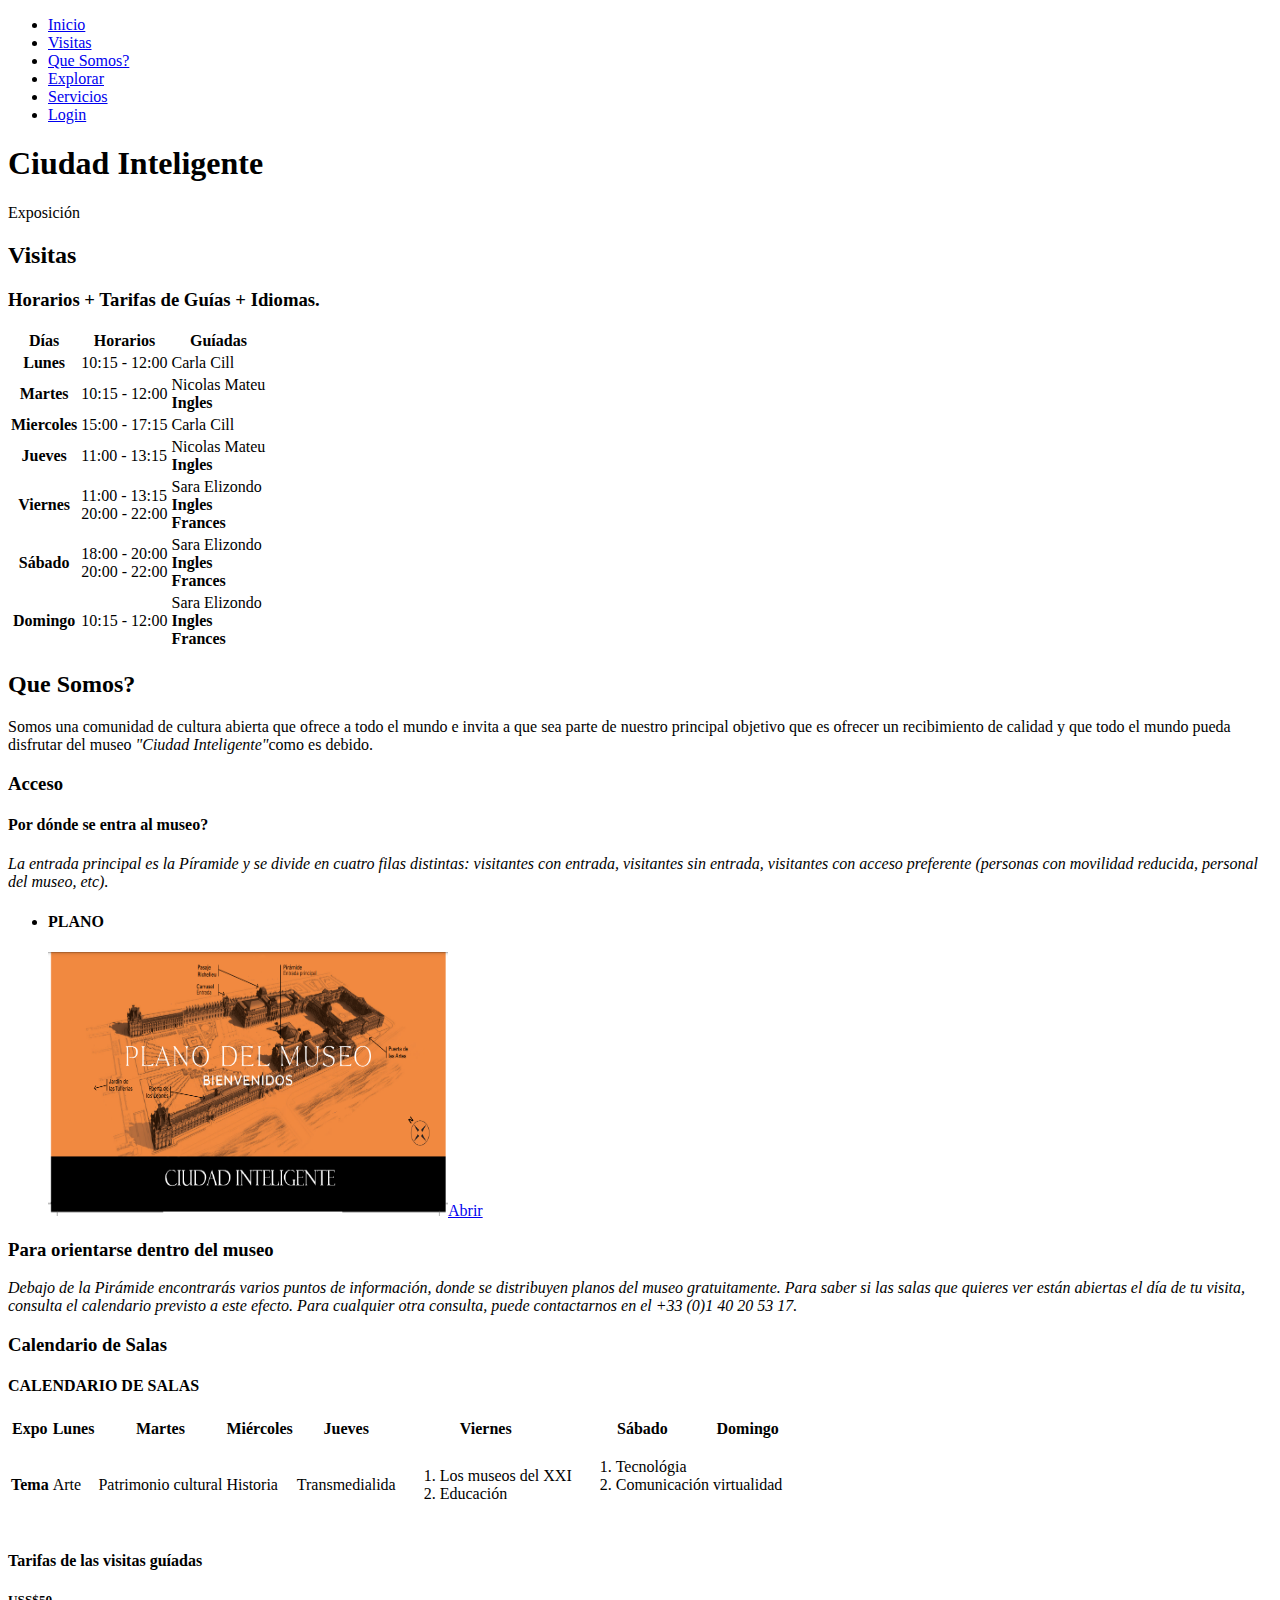
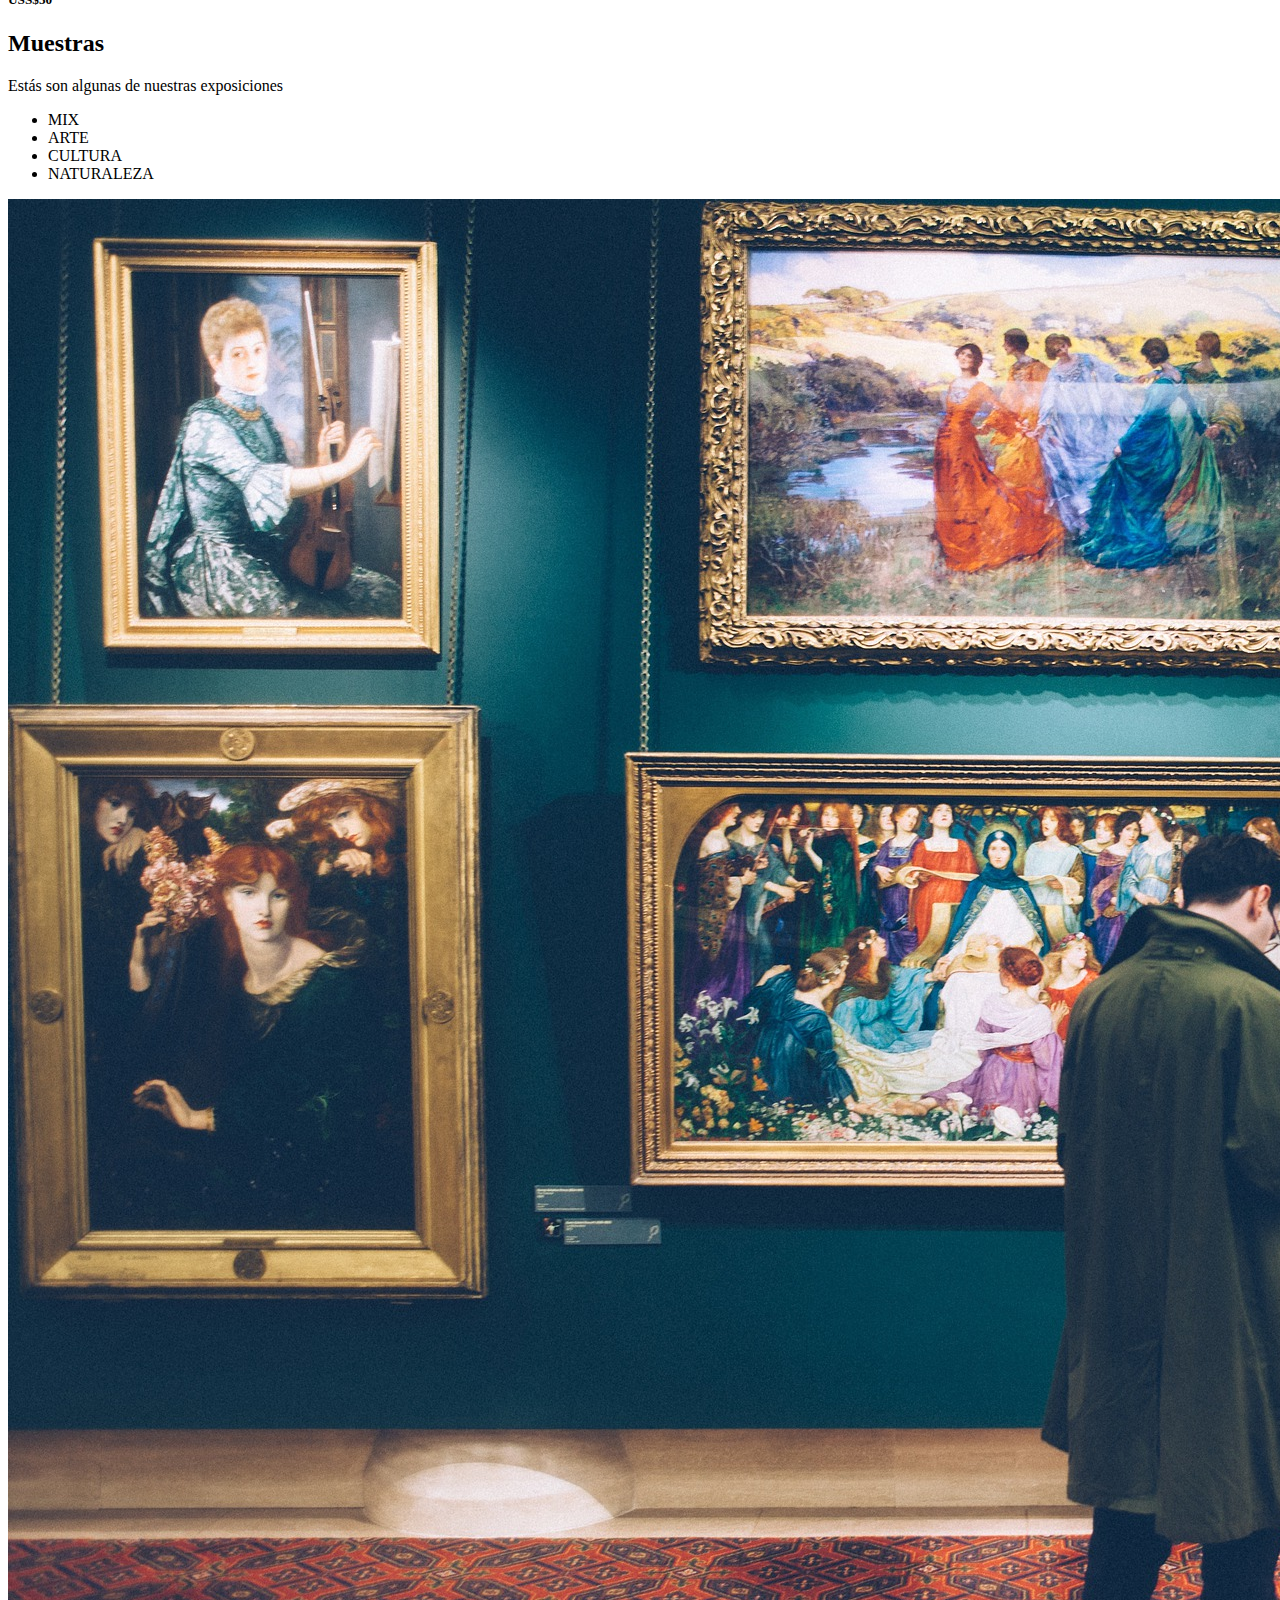
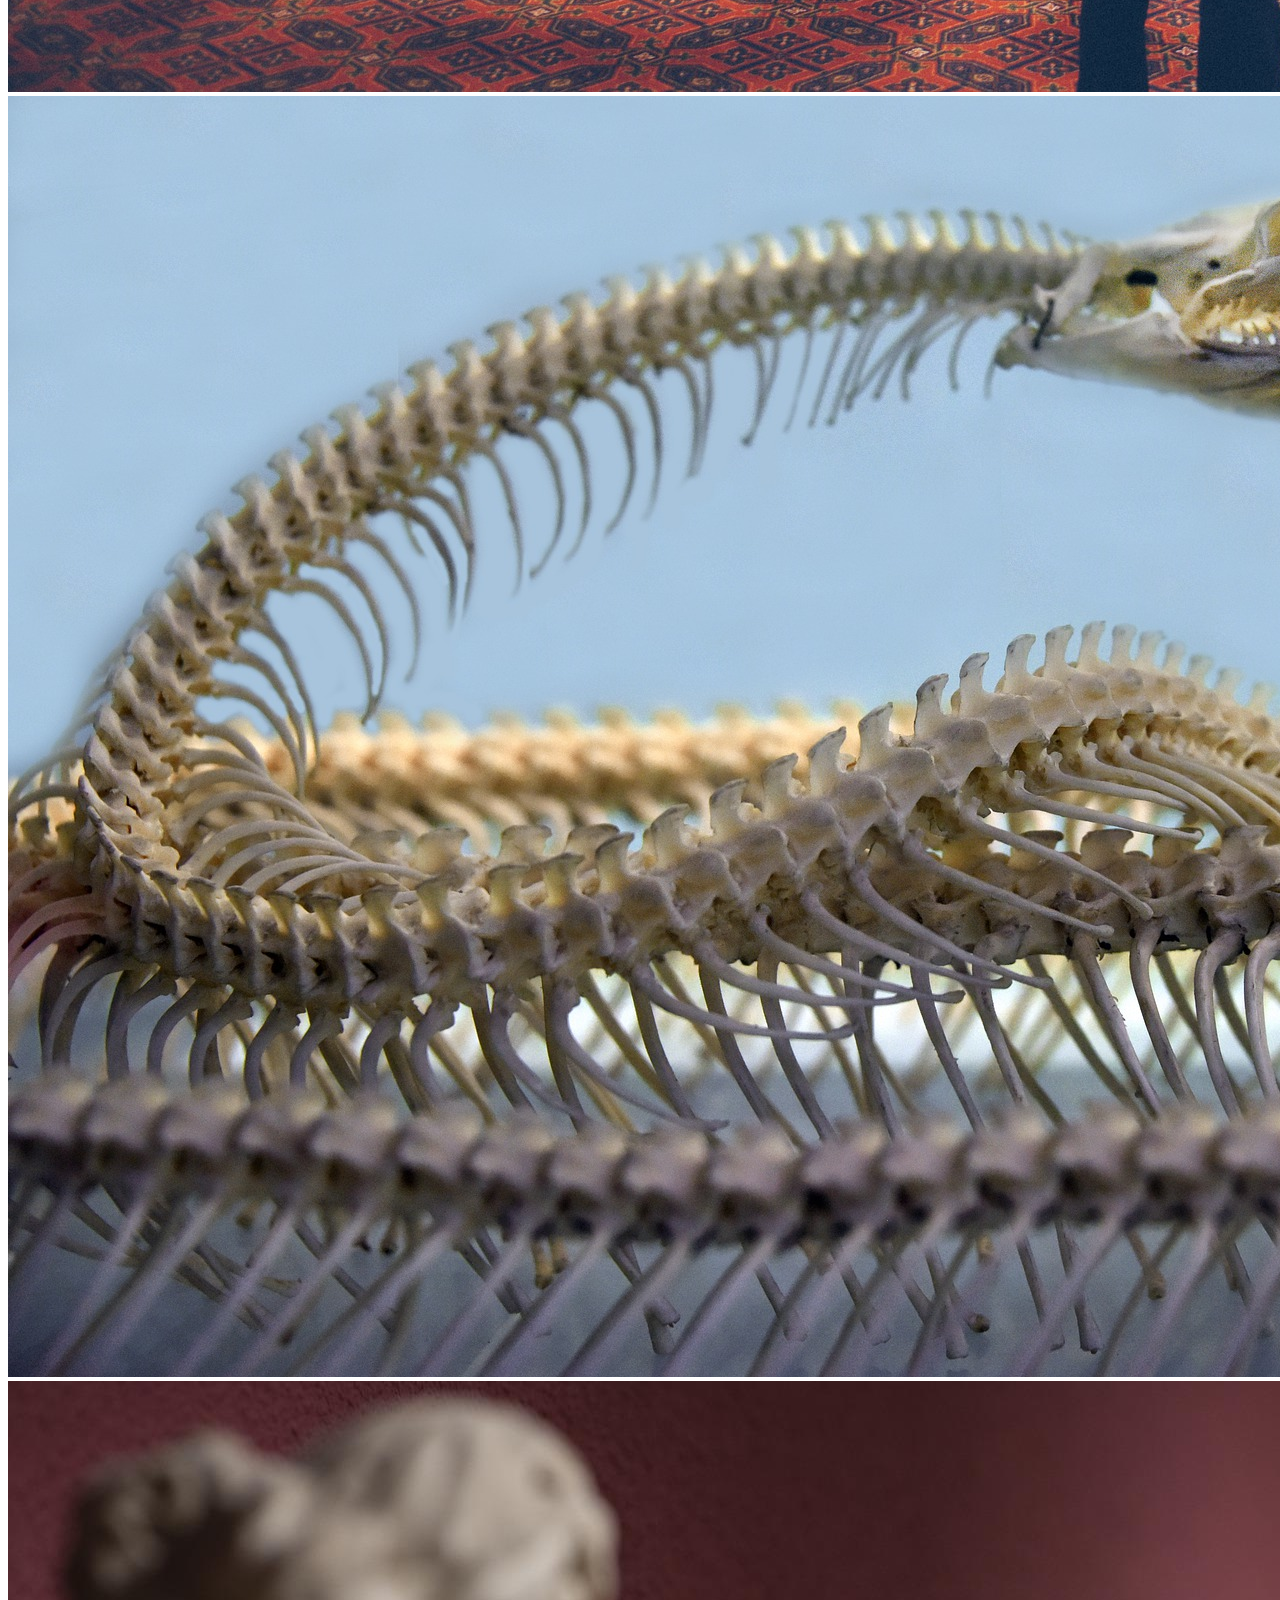
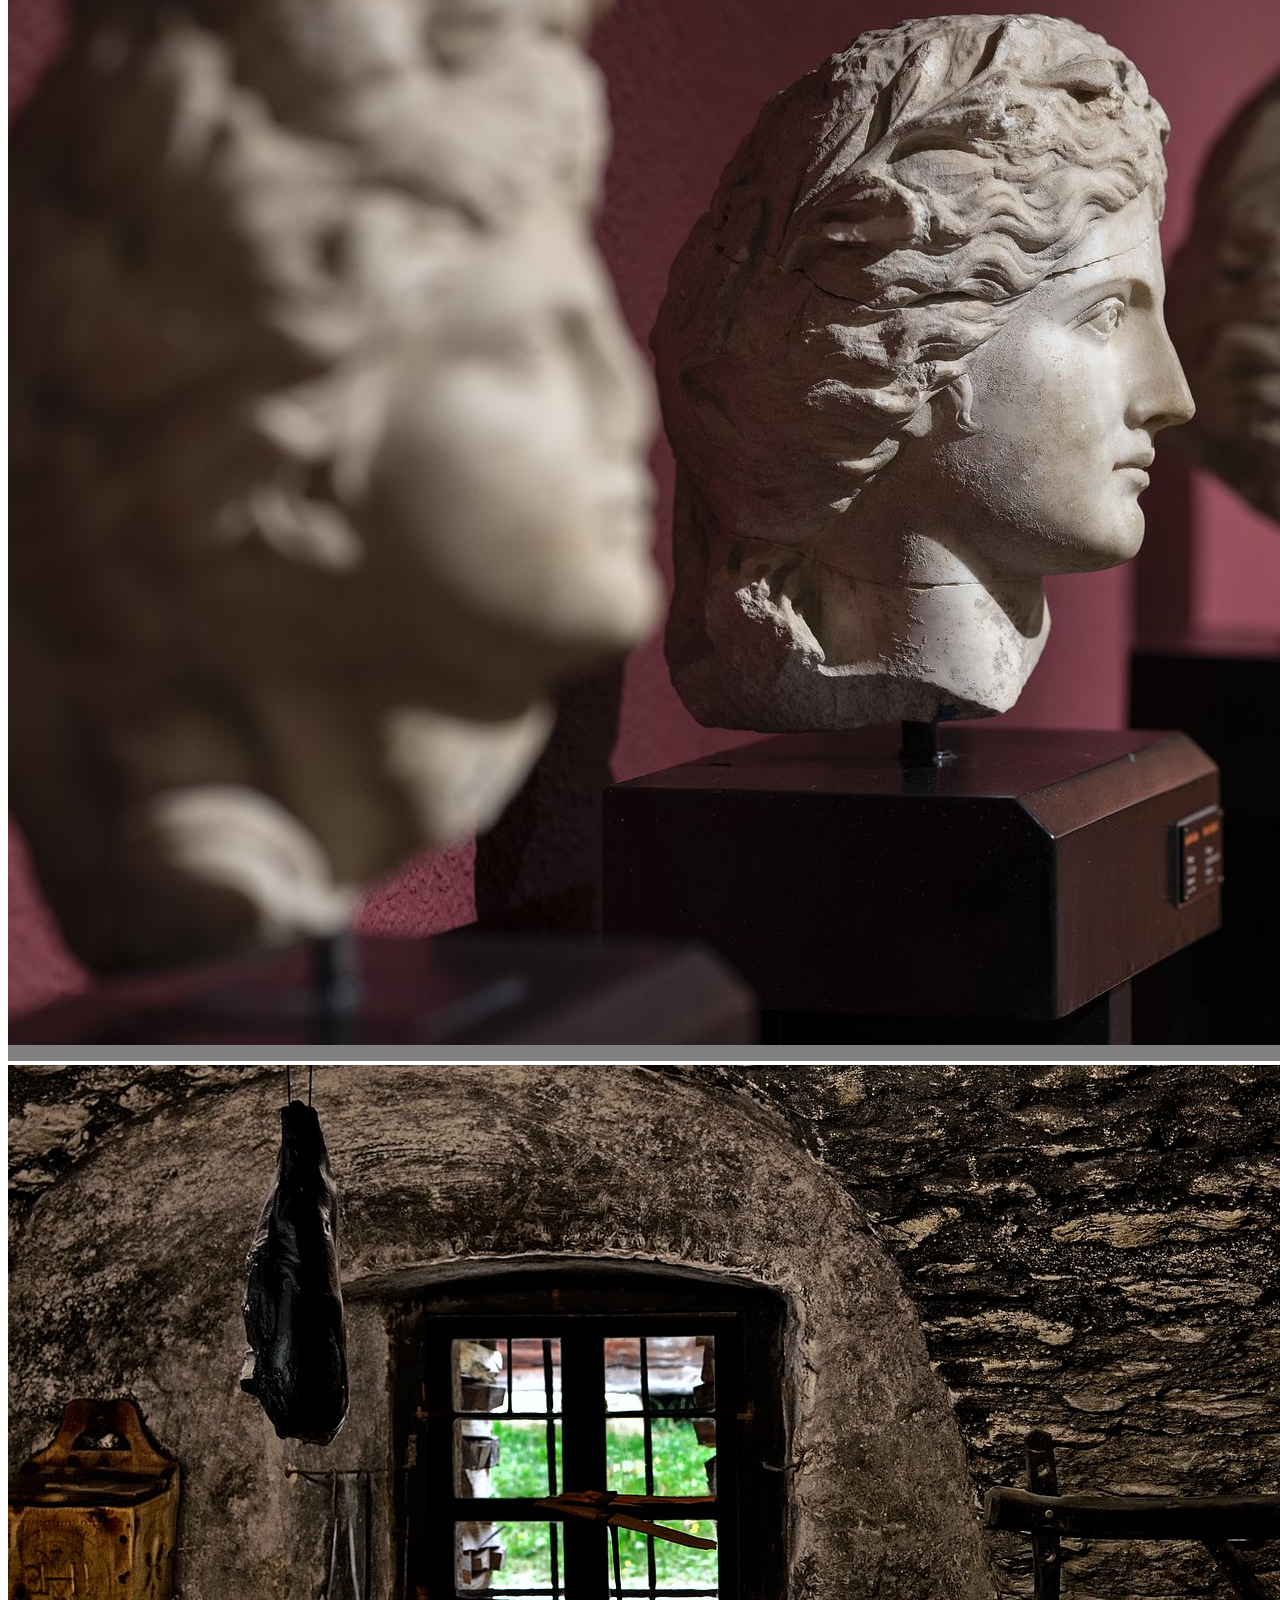
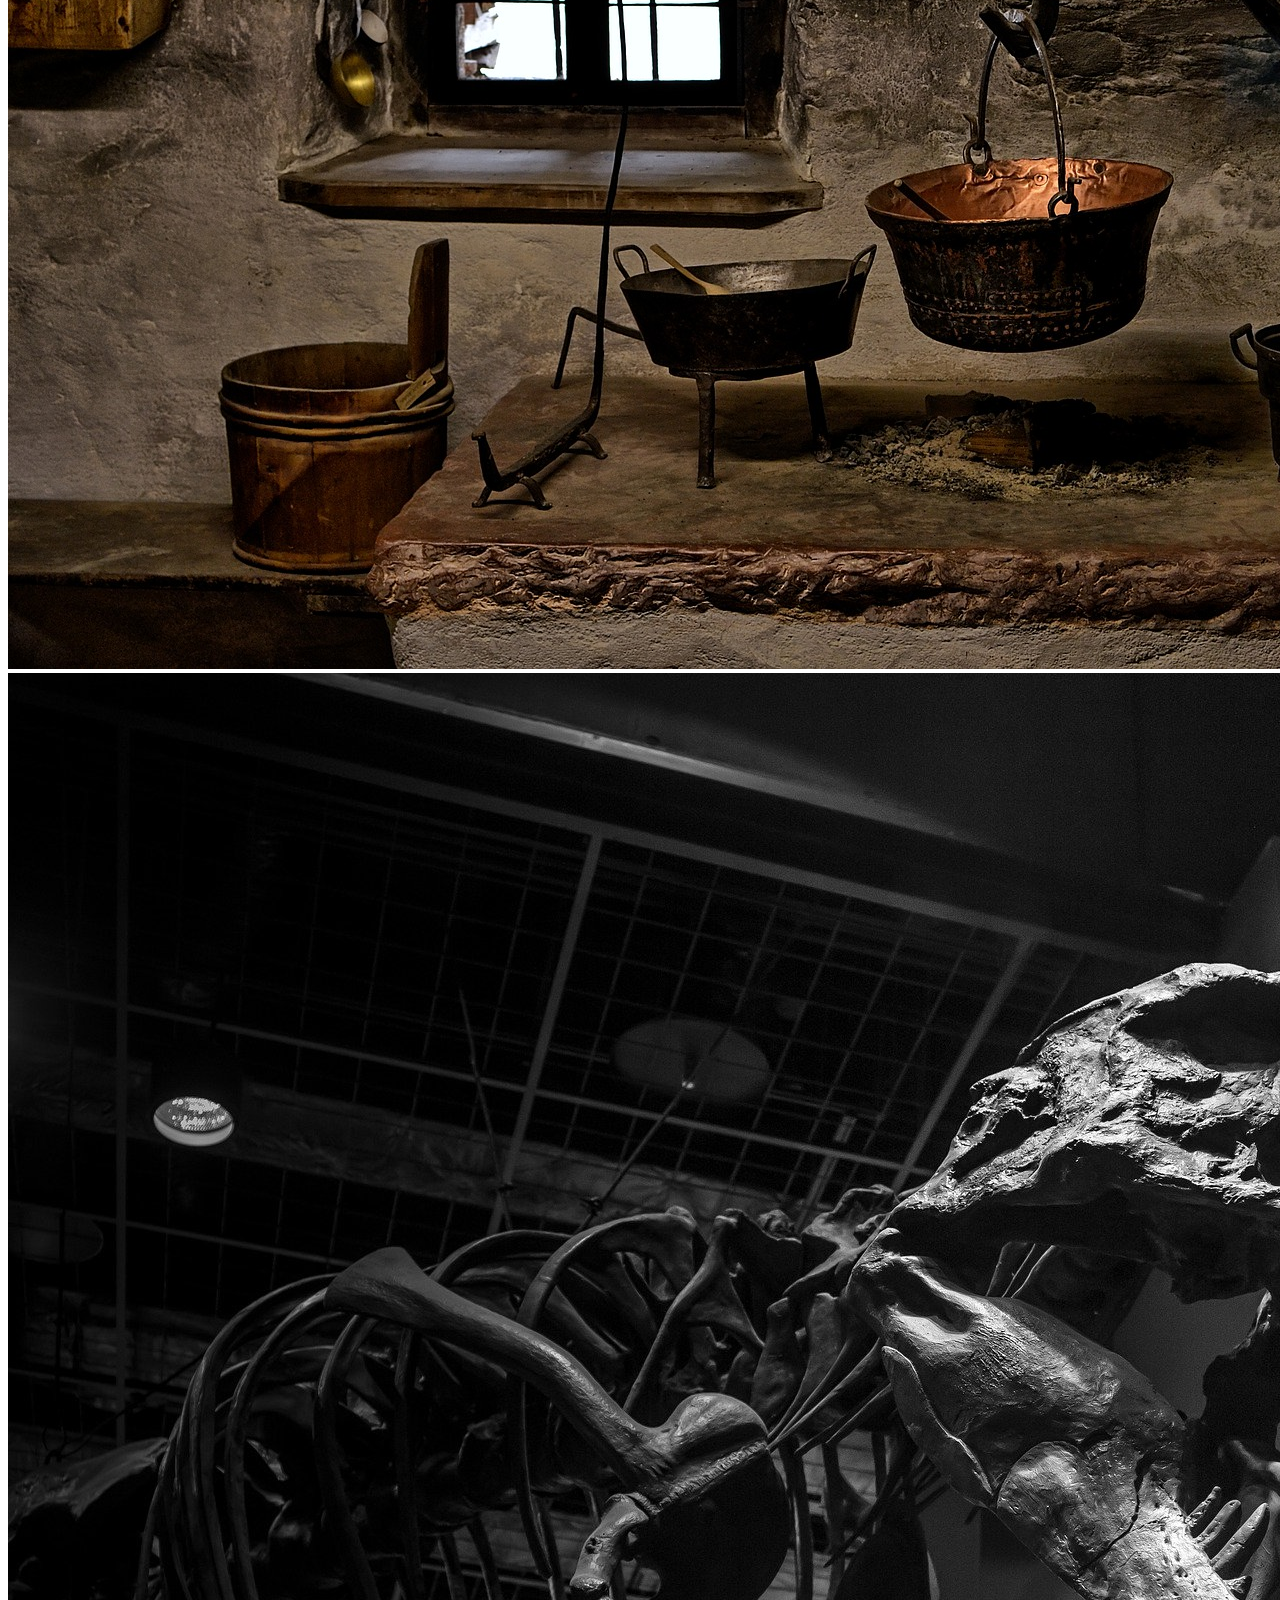
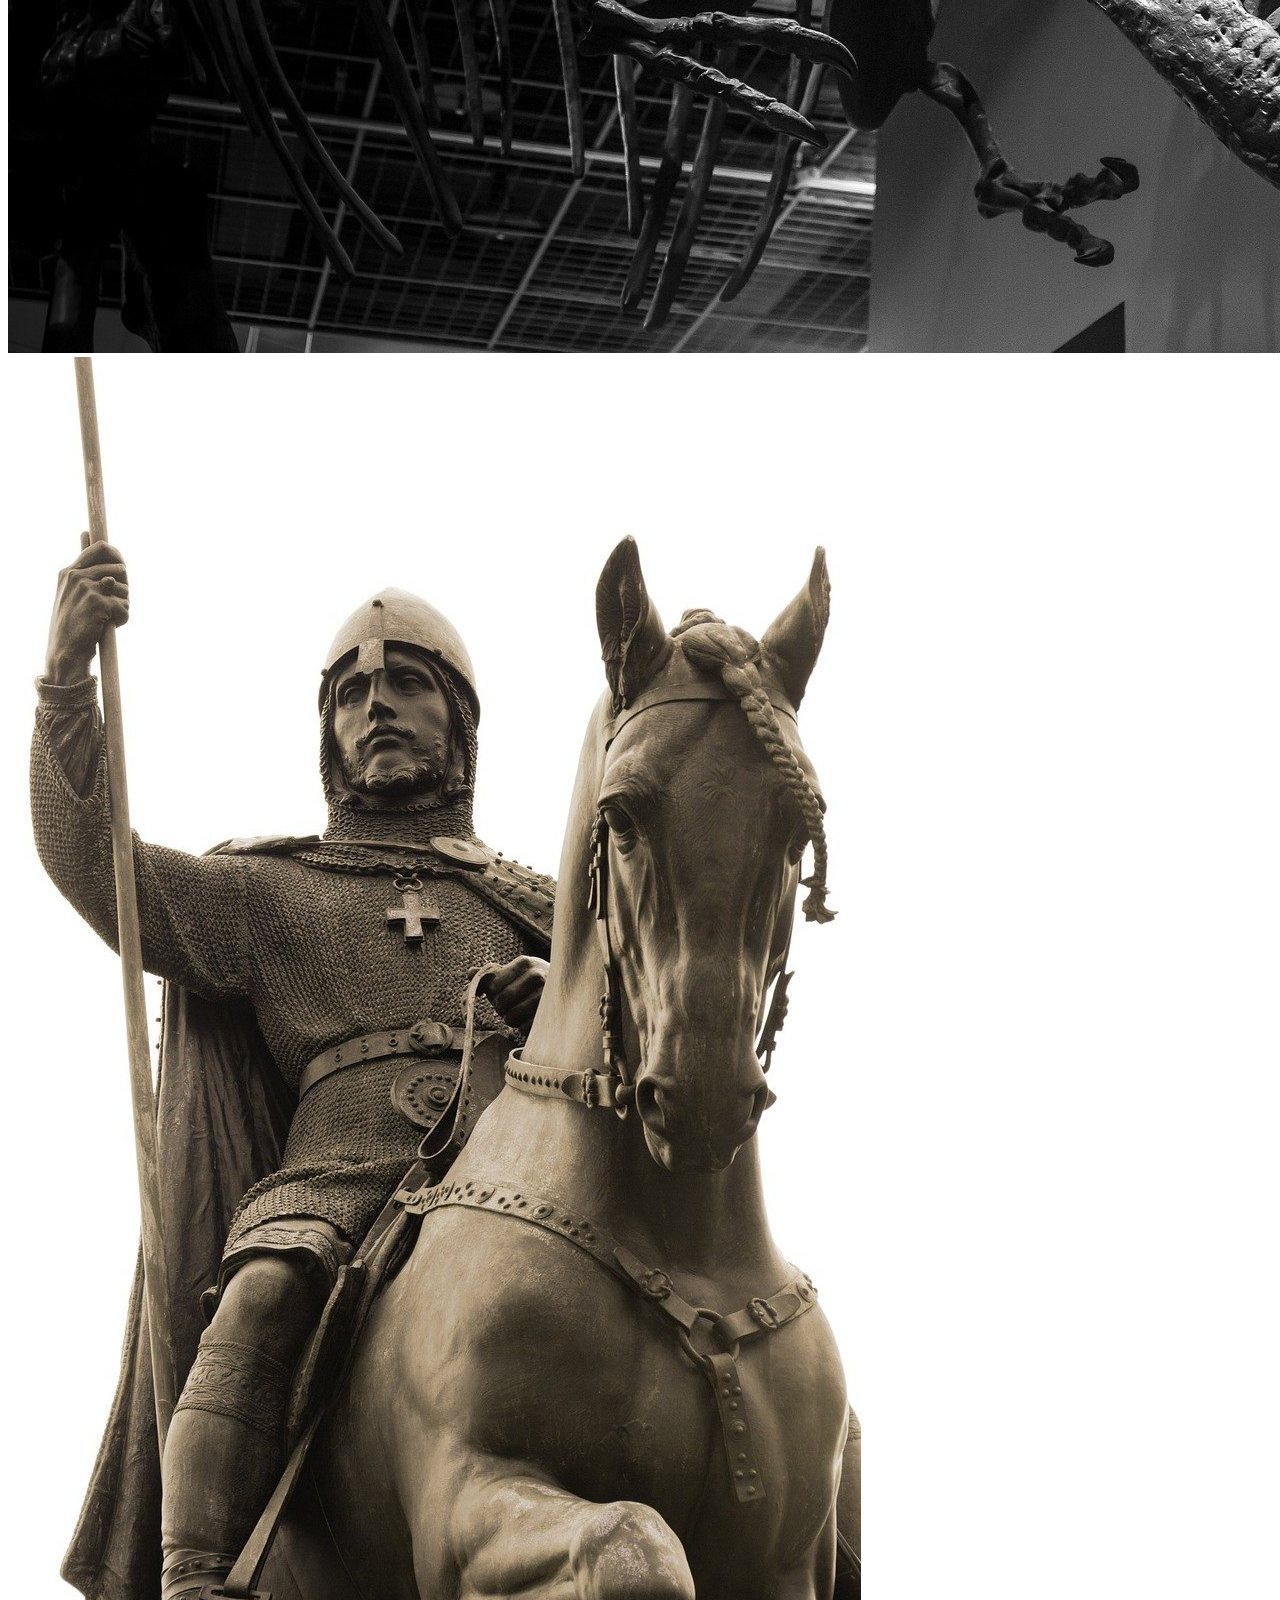
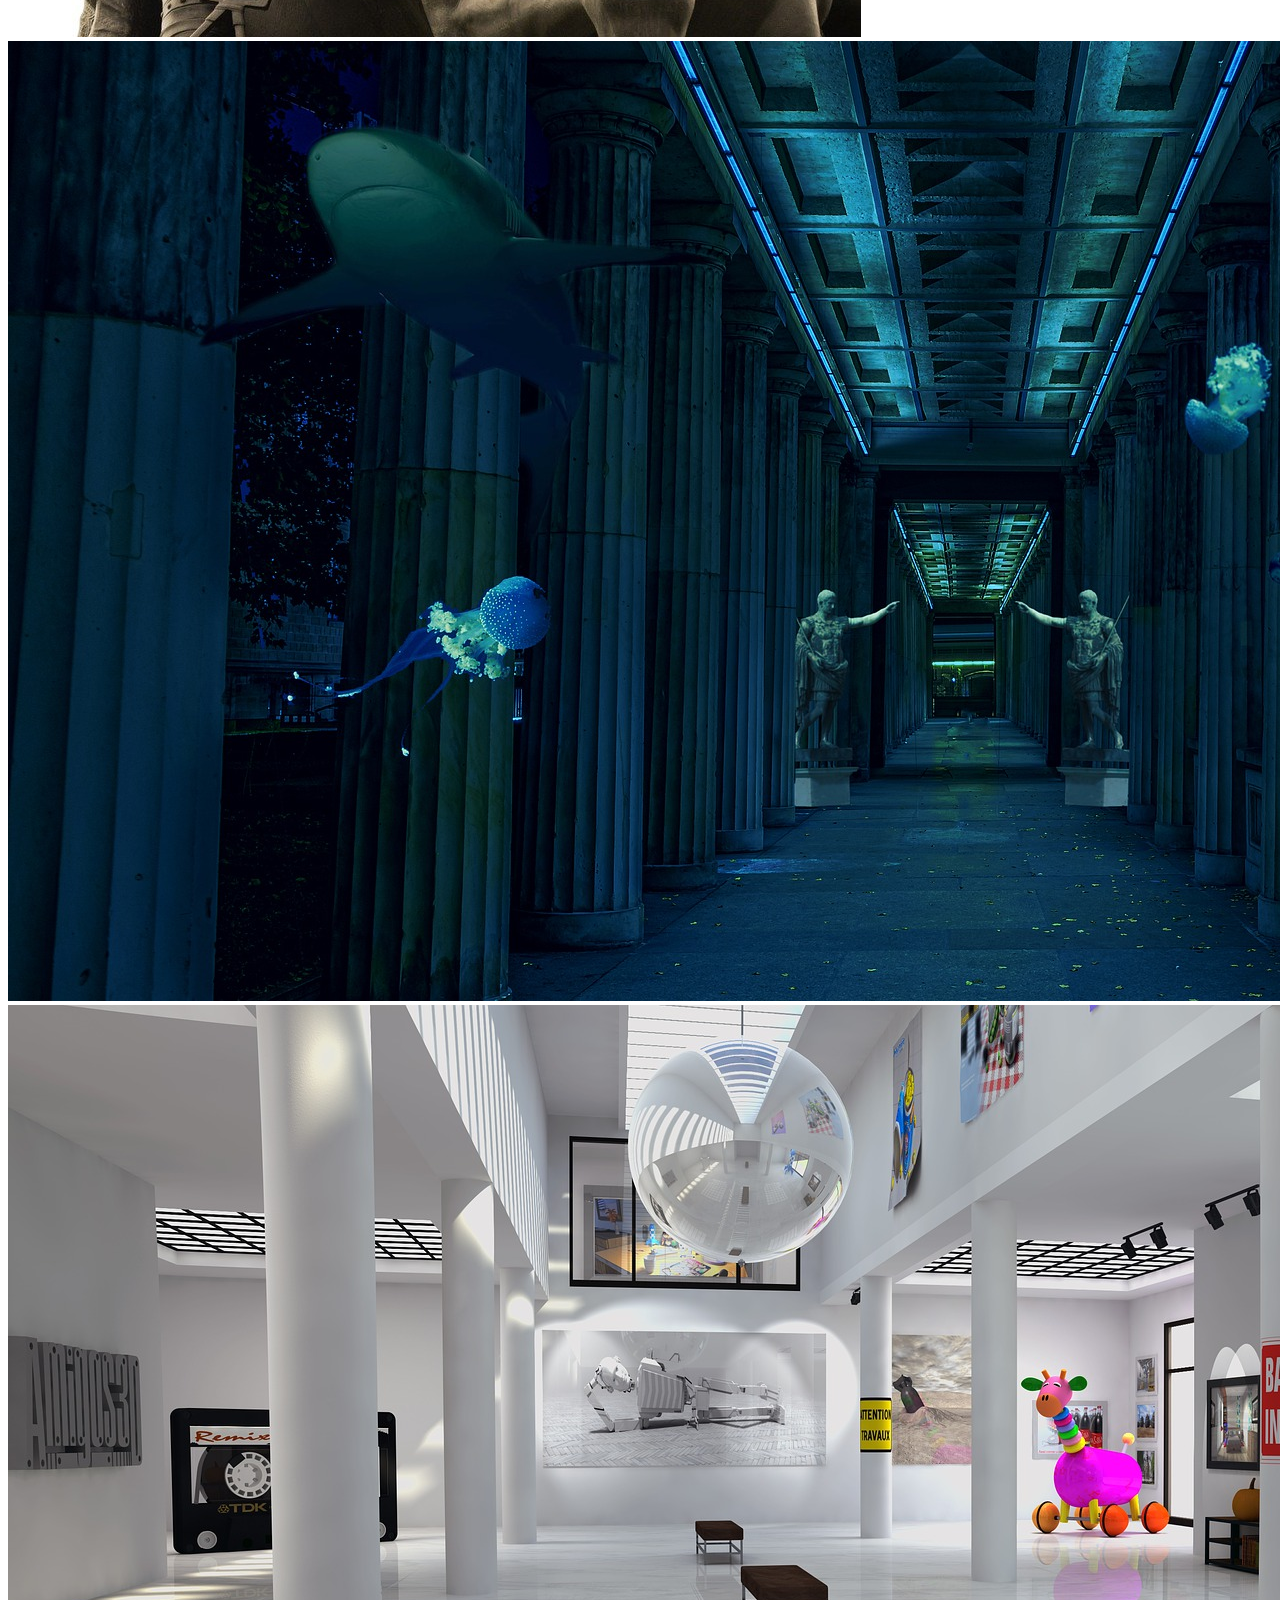
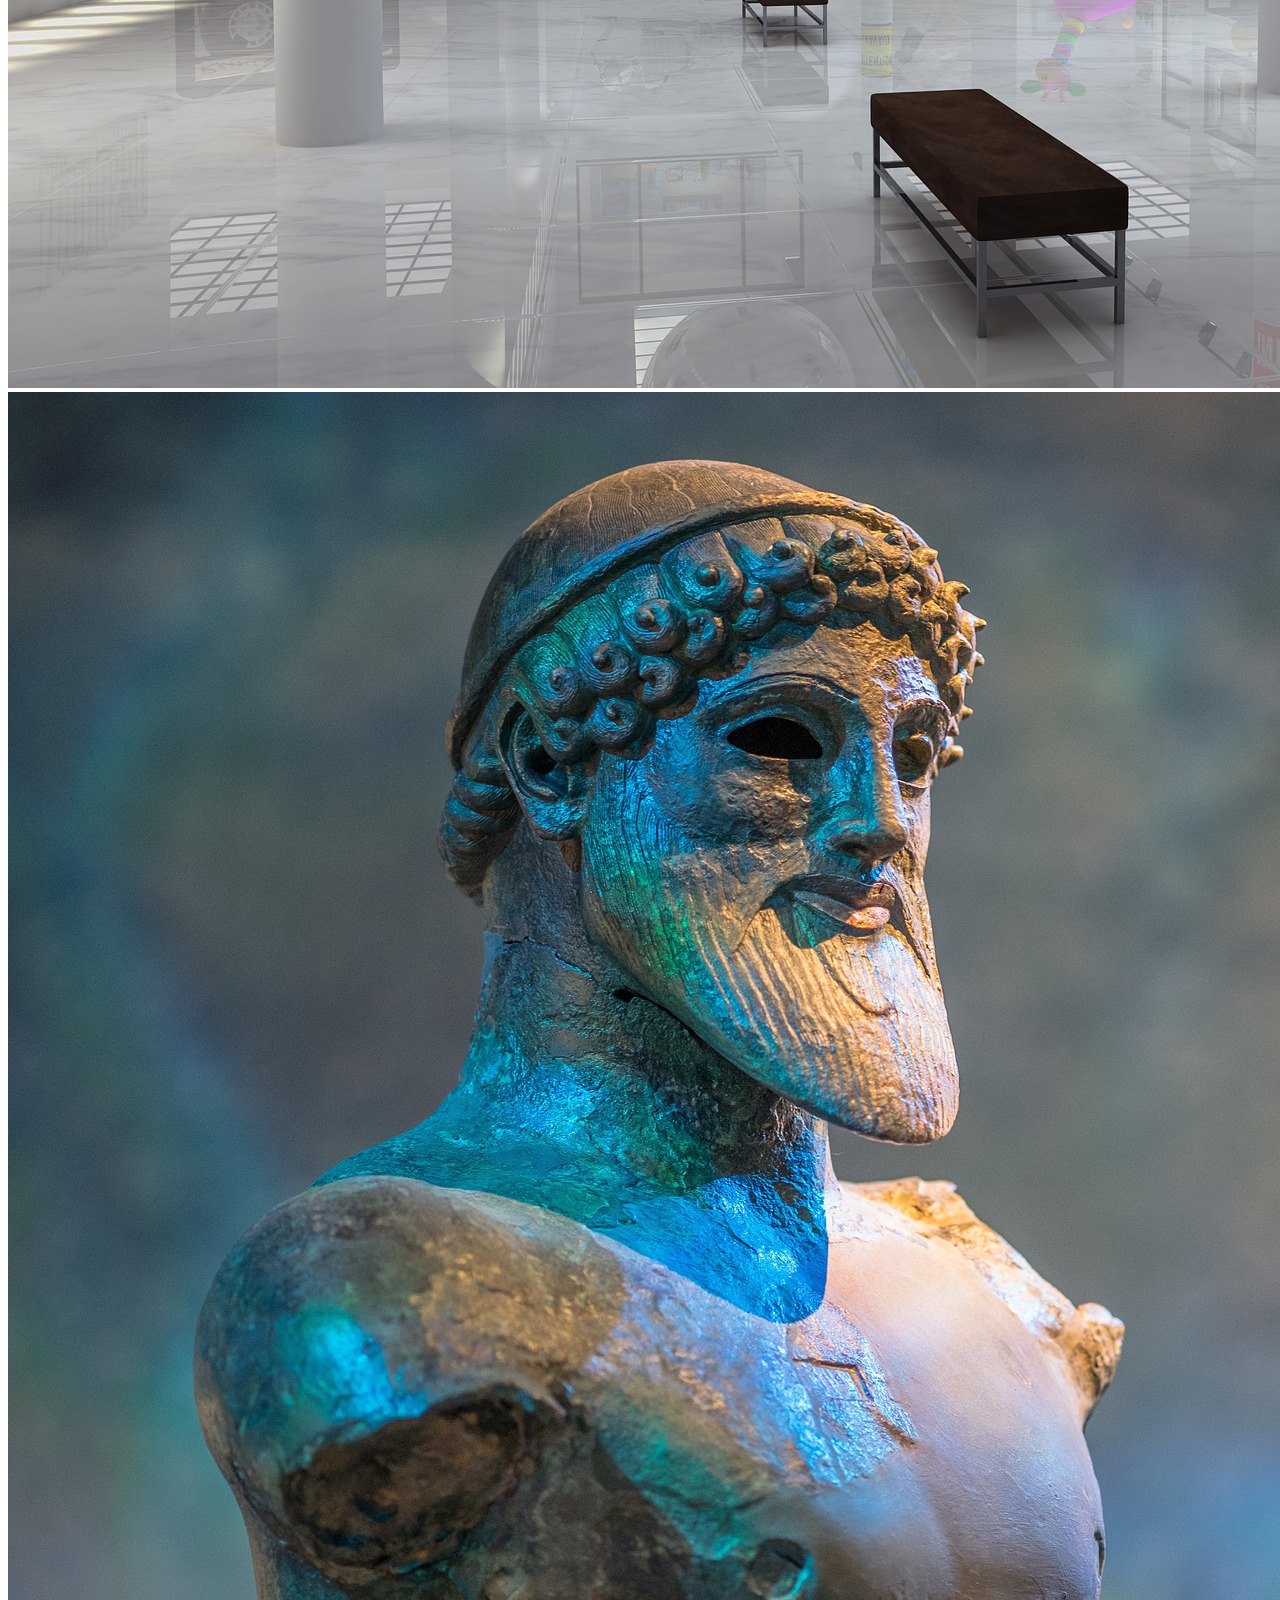
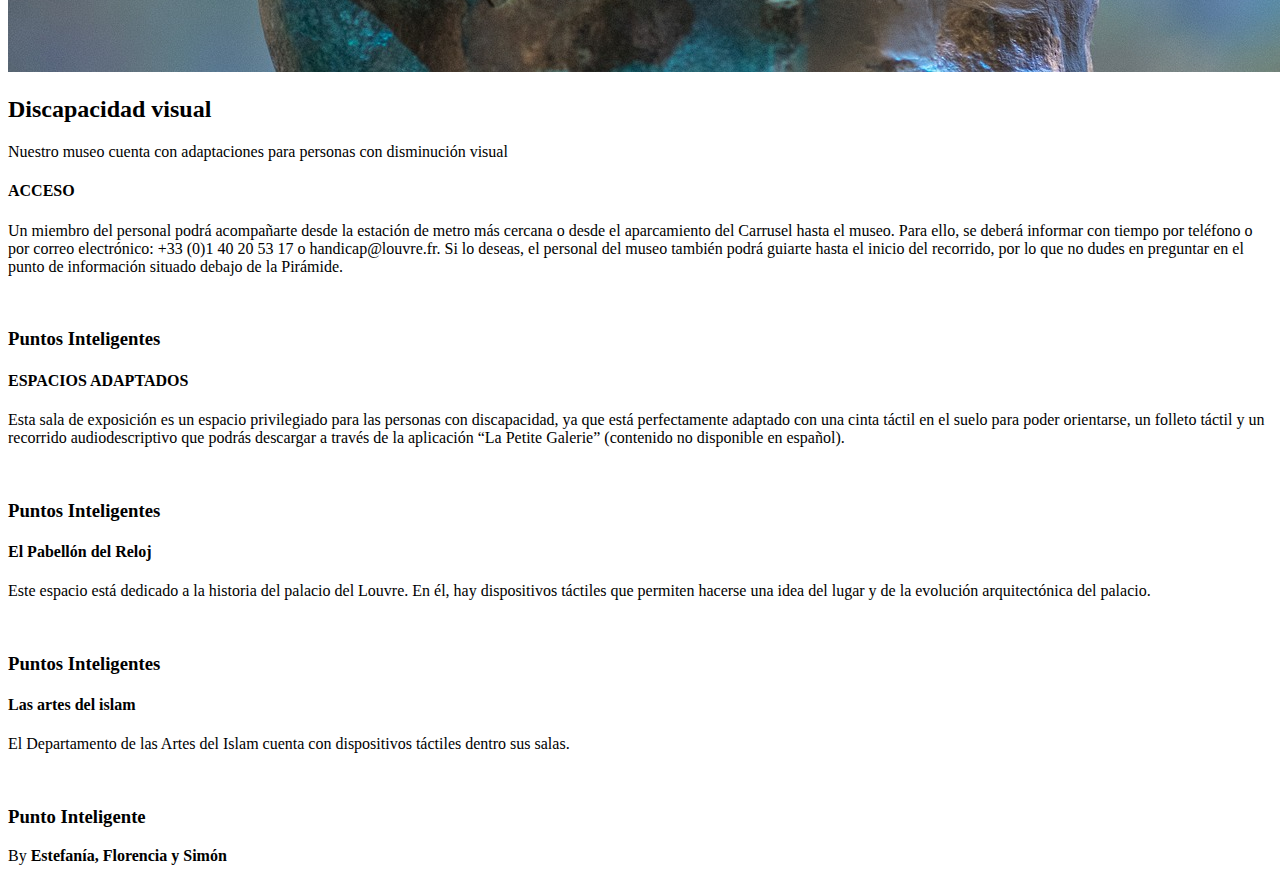
==== commit af510120: "se agruego el login" ====
--- a/iPortfolio/index.html
+++ b/iPortfolio/index.html
@@ -53,11 +53,11 @@
             <nav id="navbar" class="nav-menu navbar">
                 <ul>
                     <li><a href="#hero" class="nav-link scrollto active"><i class="bx bx-home"></i> <span>Inicio</span></a></li>
-                    <li><a href="#about" class="nav-link scrollto"><i class="bx bx-user"></i> <span>Visitas</span></a></li>
+                    <li><a href="#about" class="nav-link scrollto"><i class="bx bx-envelope"></i> <span>Visitas</span></a></li>
                     <li><a href="#resume" class="nav-link scrollto"><i class="bx bx-file-blank"></i> <span>Que Somos?</span></a></li>
                     <li><a href="#portfolio" class="nav-link scrollto"><i class="bx bx-book-content"></i> <span>Explorar</span></a></li>
                     <li><a href="#services" class="nav-link scrollto"><i class="bx bx-server"></i> <span>Servicios</span></a></li>
-                    <li><a href="#contact" class="nav-link scrollto"><i class="bx bx-envelope"></i> <span>Contacto</span></a></li>
+                    <li><a href="#contact" class="nav-link scrollto"><i class="bx bx-user"></i> <span>Login</span></a></li>
                 </ul>
             </nav>
             <!-- .nav-menu -->
@@ -454,6 +454,42 @@
         </section>
         <!-- End Testimonials Section -->
 
+        <footer class="bg-dark text-center text-white">
+            <!-- Grid container -->
+            <div class="container p-4 pb-0">
+                <!-- Section: Social media -->
+                <section class="mb-4">
+                    <!-- Facebook -->
+                    <a class="btn btn-outline-light btn-floating m-1" href="#!" role="button"><i class="fab fa-facebook-f"></i
+                ></a>
+
+                    <!-- Twitter -->
+                    <a class="btn btn-outline-light btn-floating m-1" href="#!" role="button"><i class="fab fa-twitter"></i
+                ></a>
+
+                    <!-- Google -->
+                    <a class="btn btn-outline-light btn-floating m-1" href="#!" role="button"><i class="fab fa-google"></i
+                ></a>
+
+                    <!-- Instagram -->
+                    <a class="btn btn-outline-light btn-floating m-1" href="#!" role="button"><i class="fab fa-instagram"></i
+                ></a>
+
+                    <!-- Linkedin -->
+                    <a class="btn btn-outline-light btn-floating m-1" href="#!" role="button"><i class="fab fa-linkedin-in"></i
+                ></a>
+
+                    <!-- Github -->
+                    <a class="btn btn-outline-light btn-floating m-1" href="#!" role="button"><i class="fab fa-github"></i
+                ></a>
+                </section>
+                <!-- Section: Social media -->
+            </div>
+            <!-- Grid container -->
+
+
+        </footer>
+
 
         <!-- End Contact Section -->
 
@@ -471,8 +507,9 @@
     <footer id="footer">
         <div class="container">
             <div class="copyright">
-                &copy; By <strong><span>Estefanía, Florencia y Simón</span></strong>
+                By <strong><span>Estefanía, Florencia y Simón</span></strong>
             </div>
+
 
         </div>
     </footer>
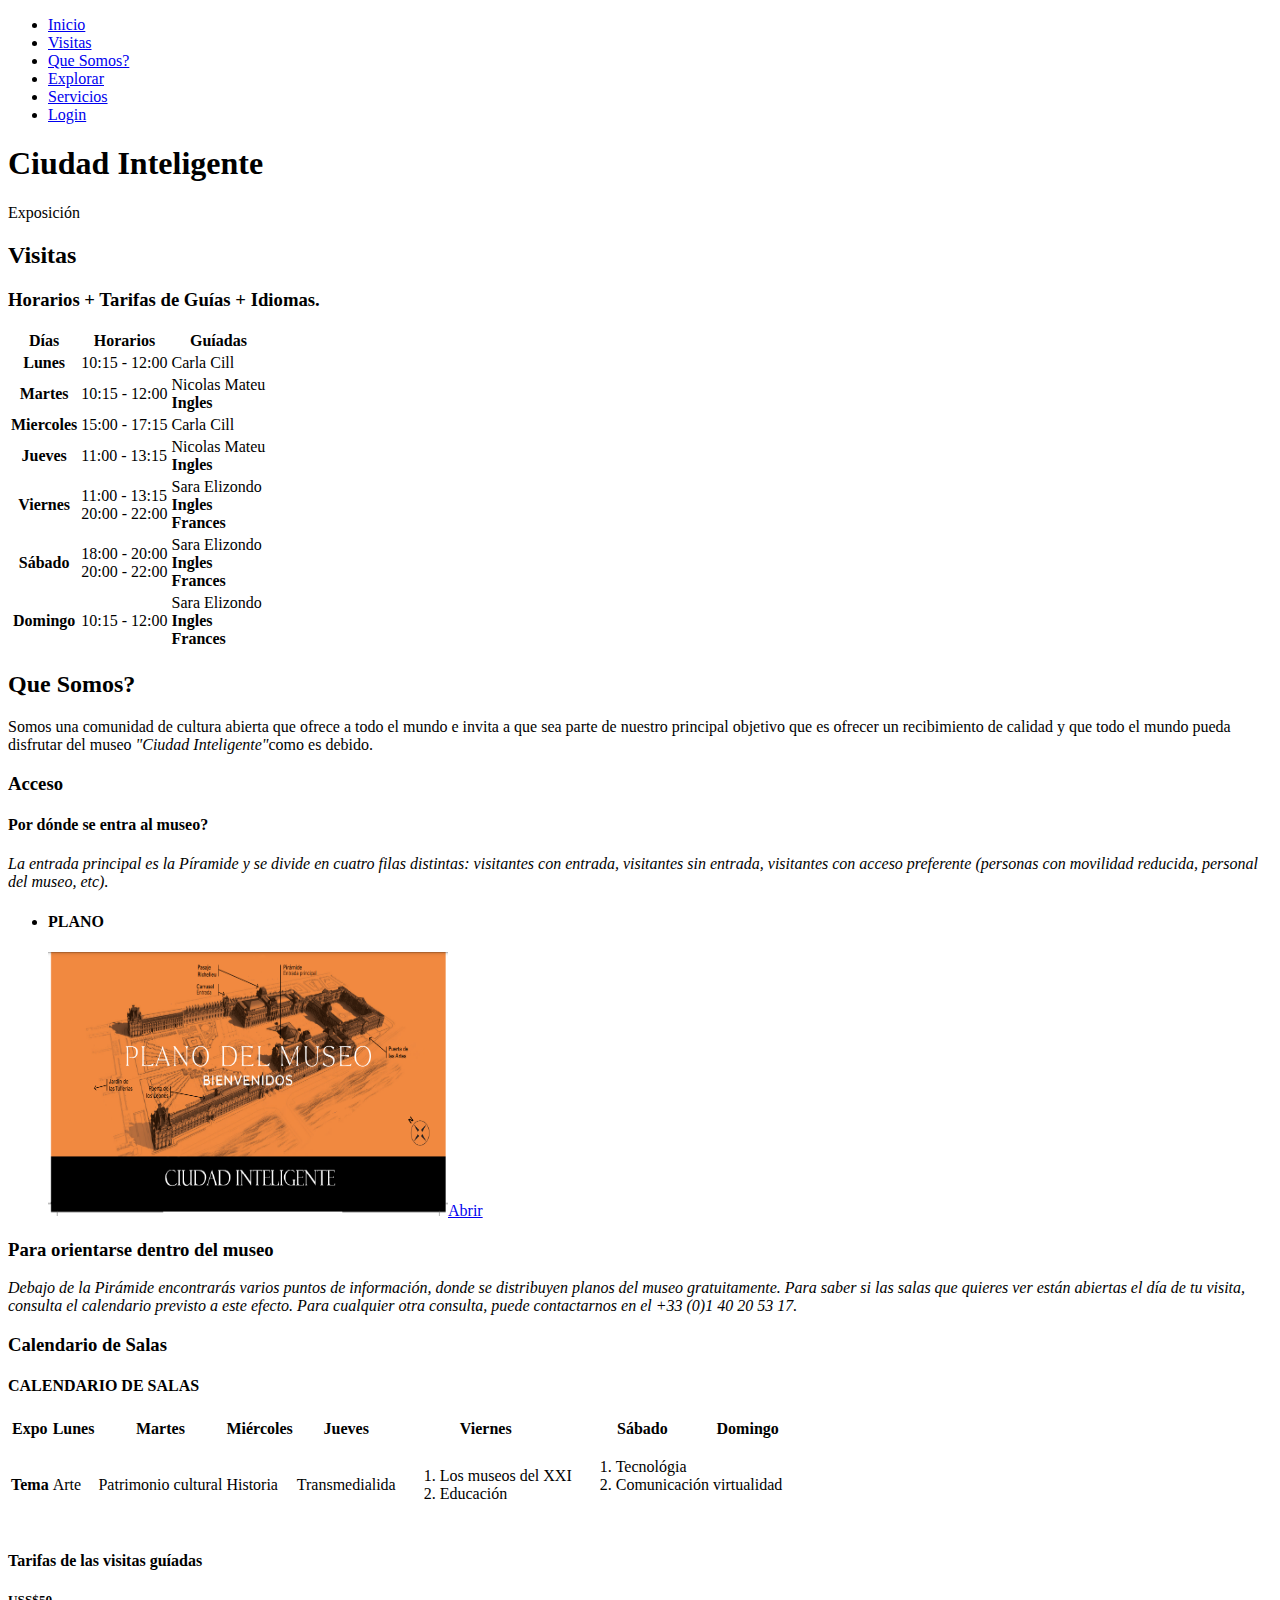
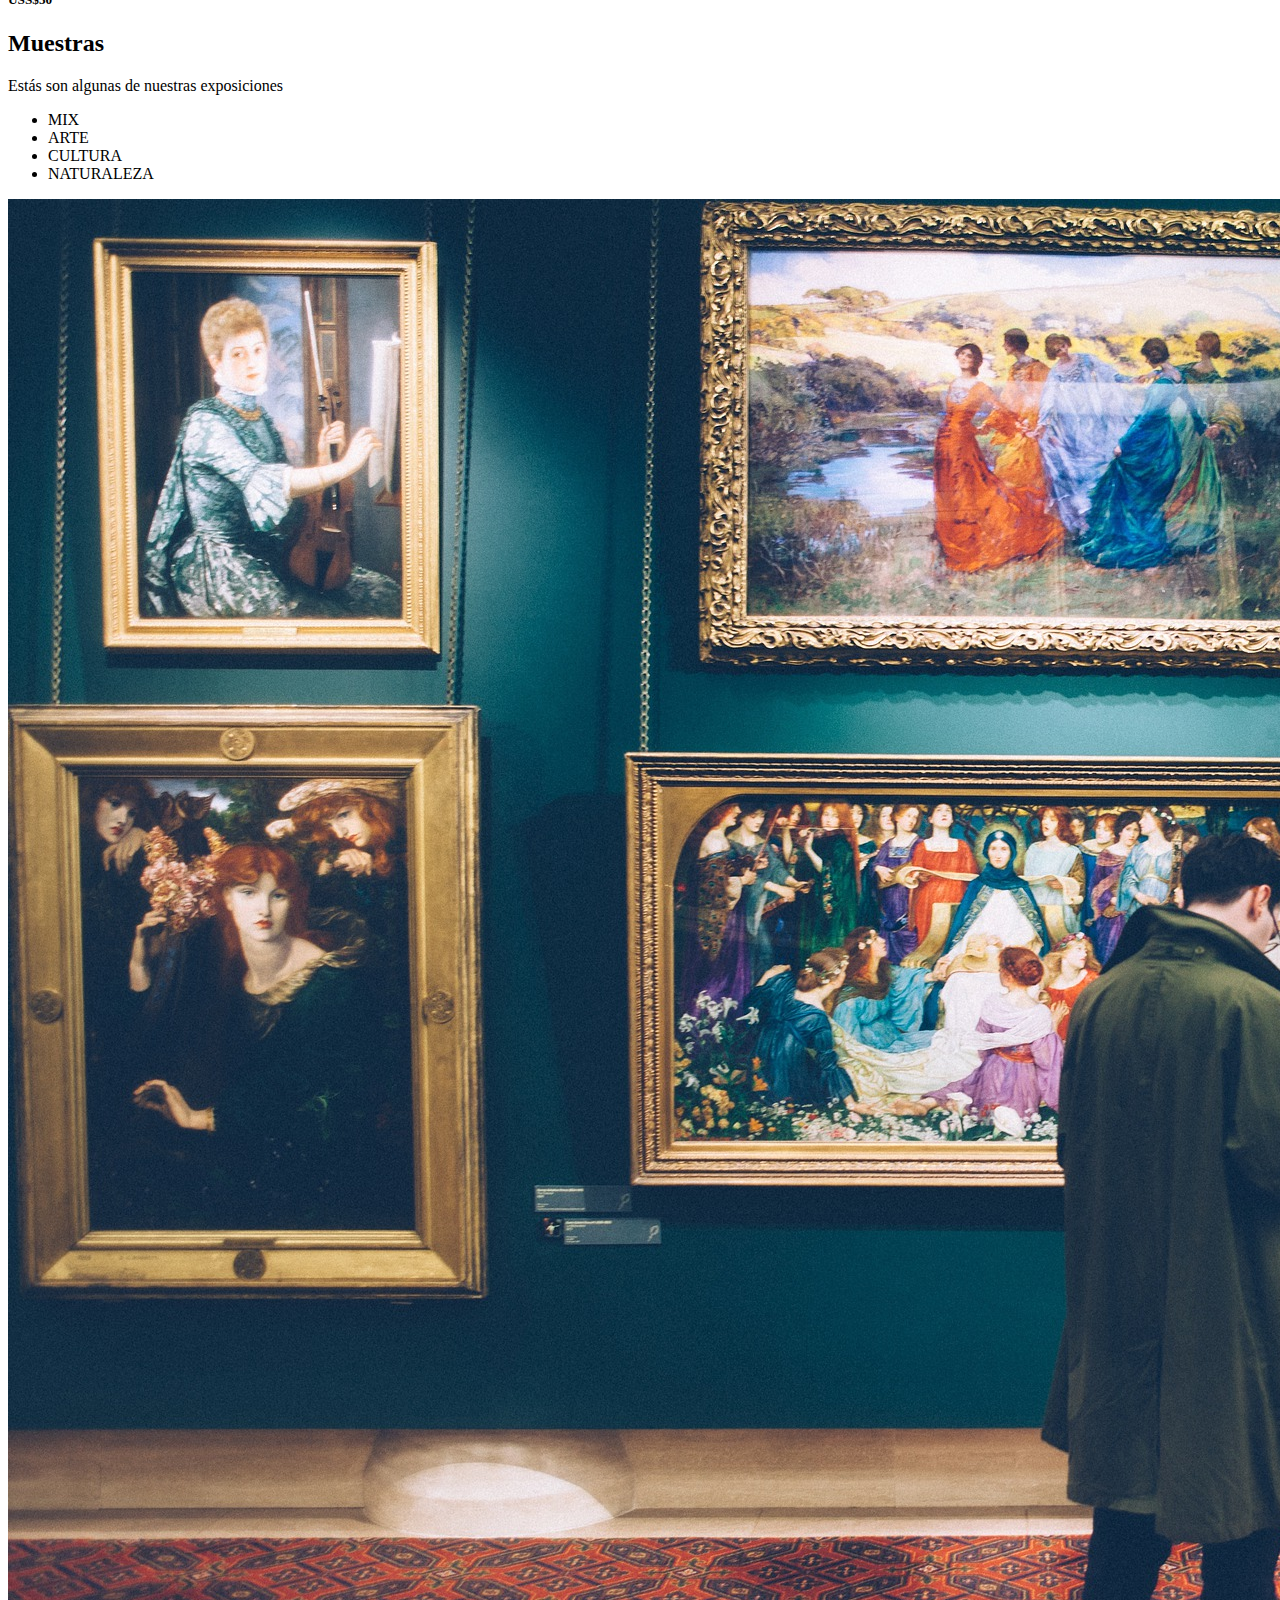
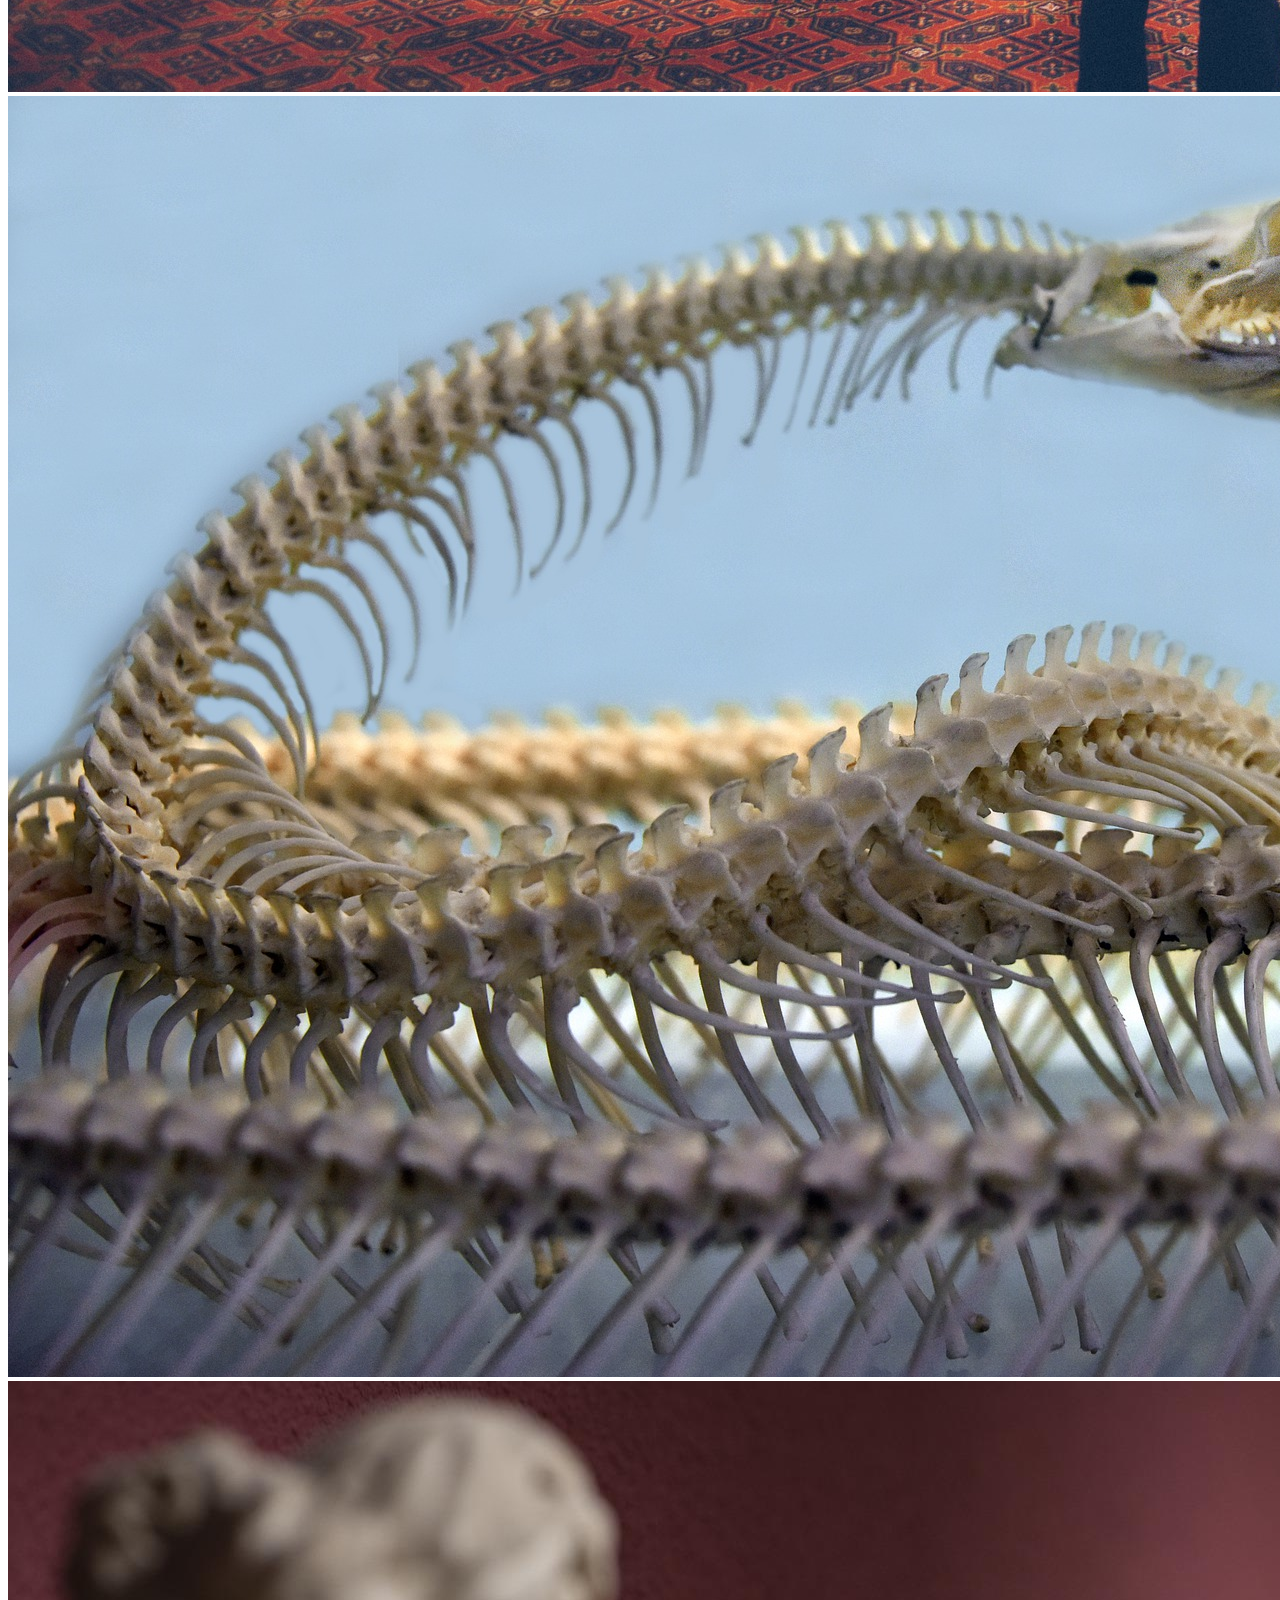
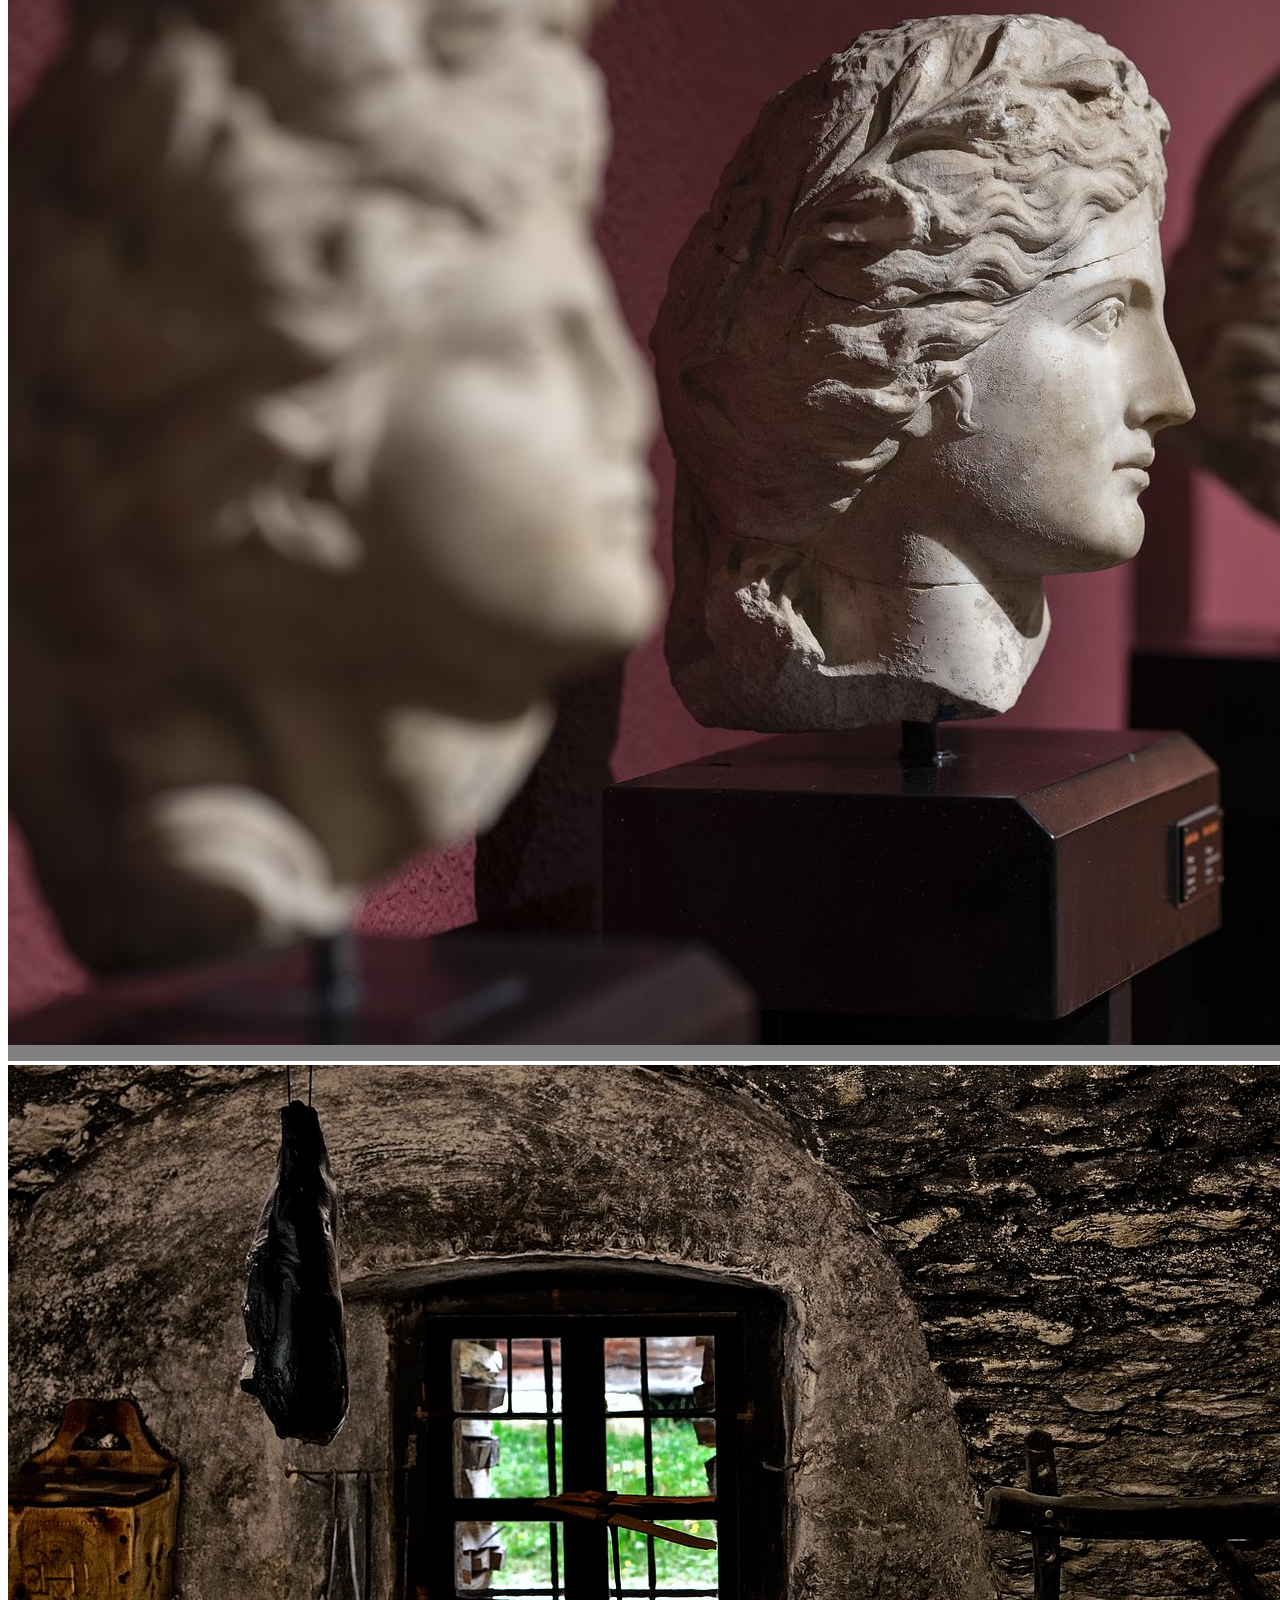
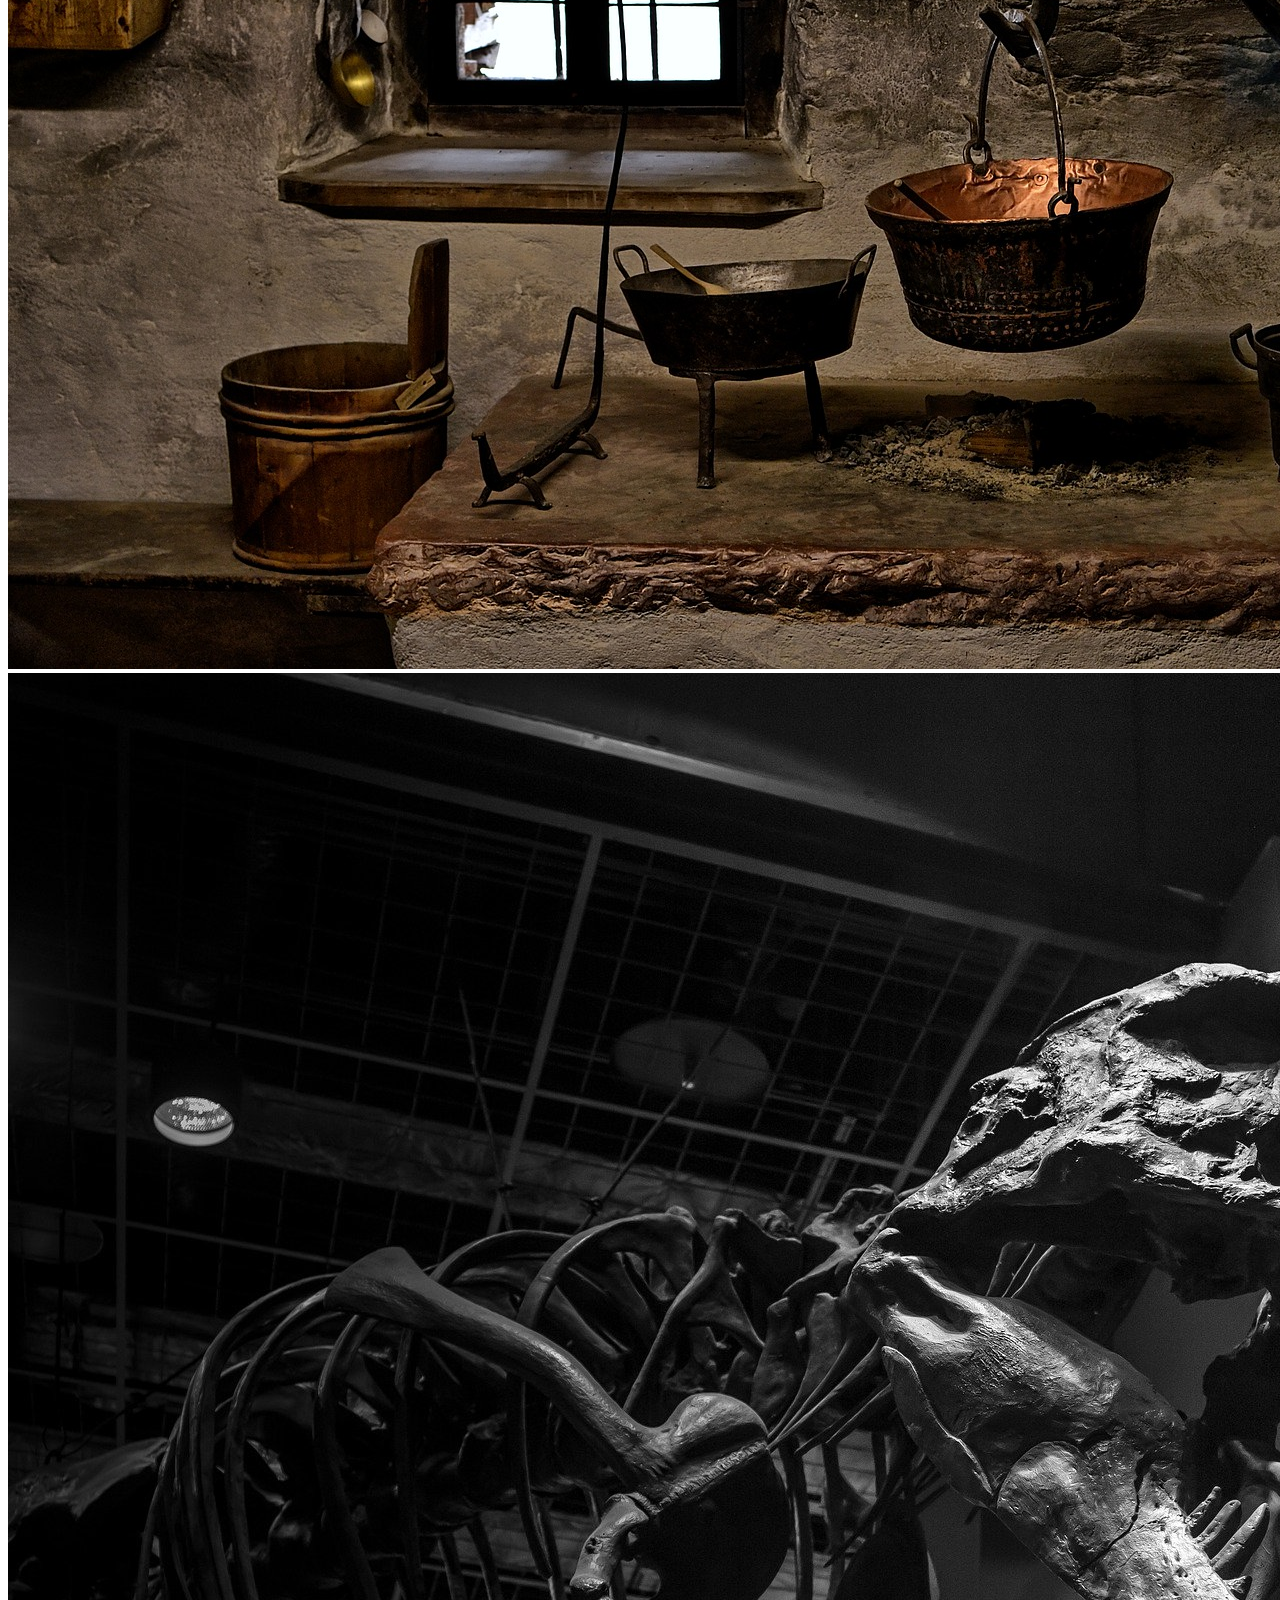
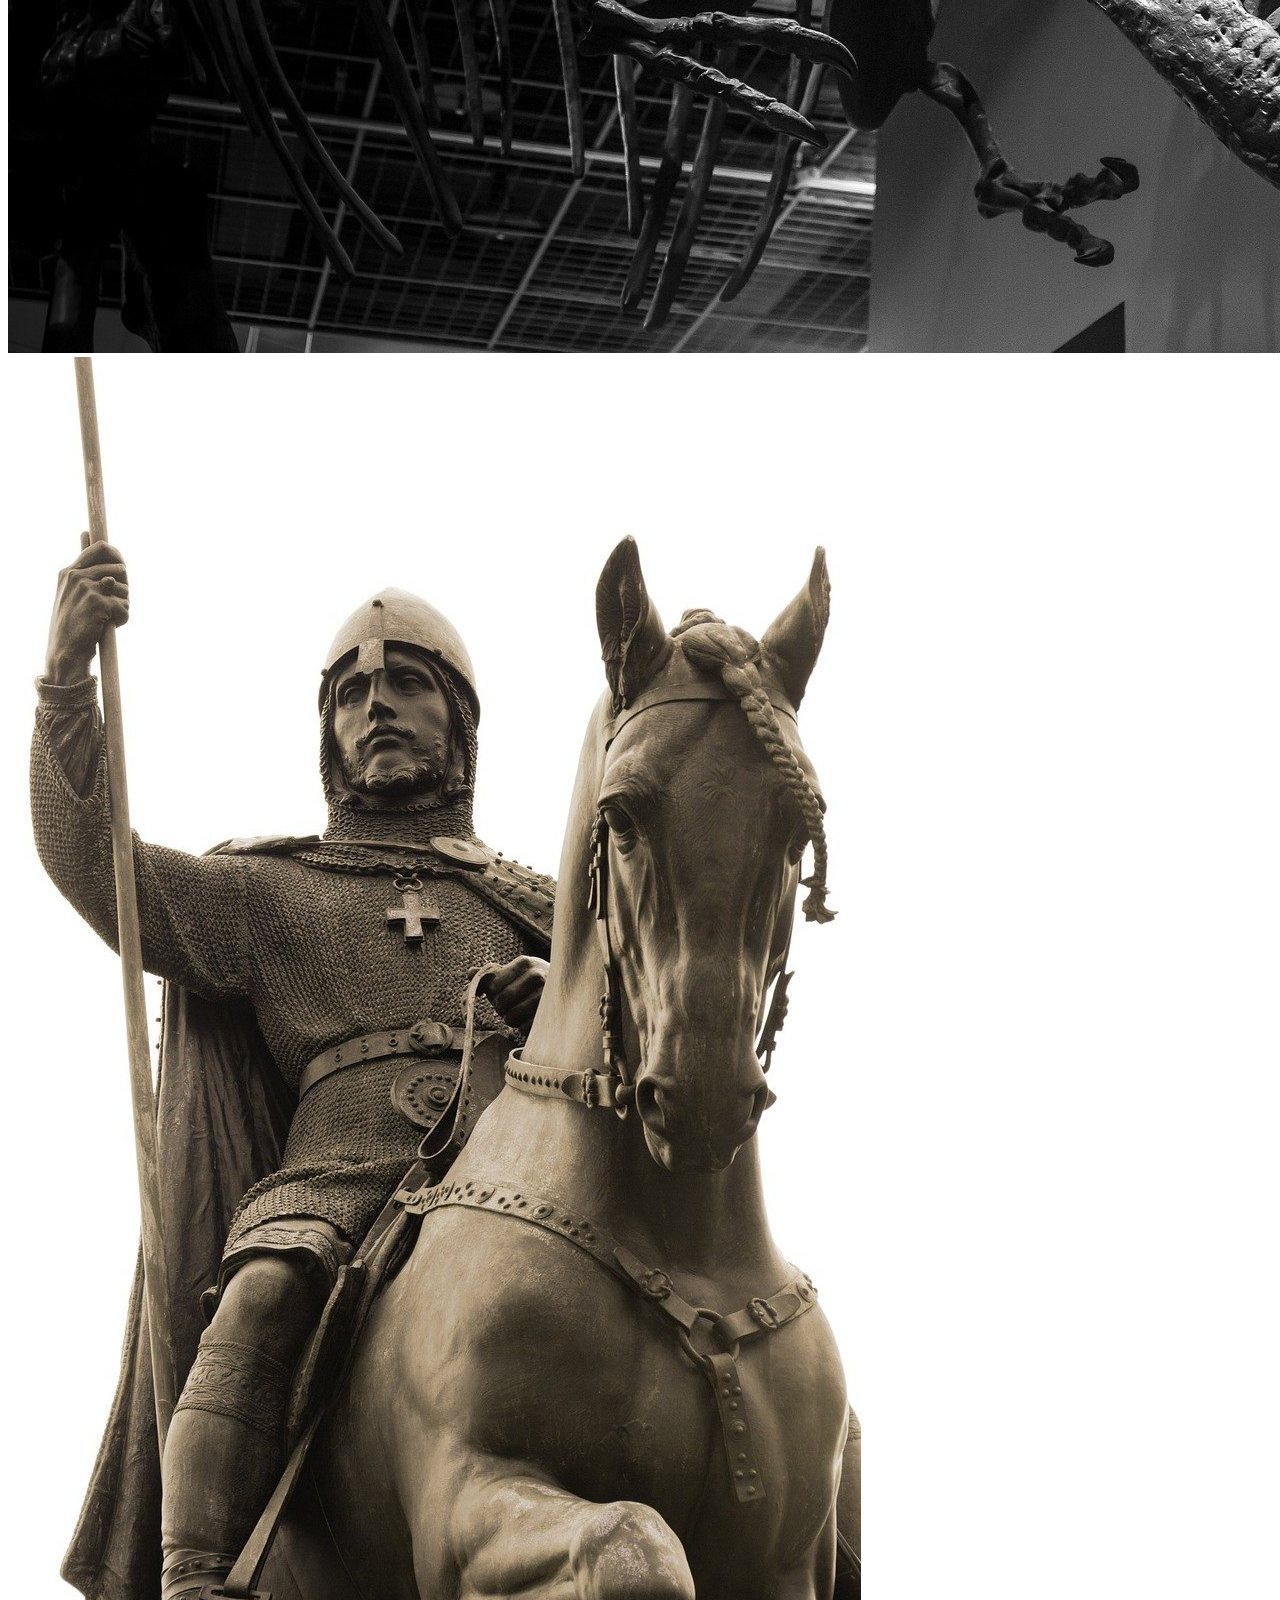
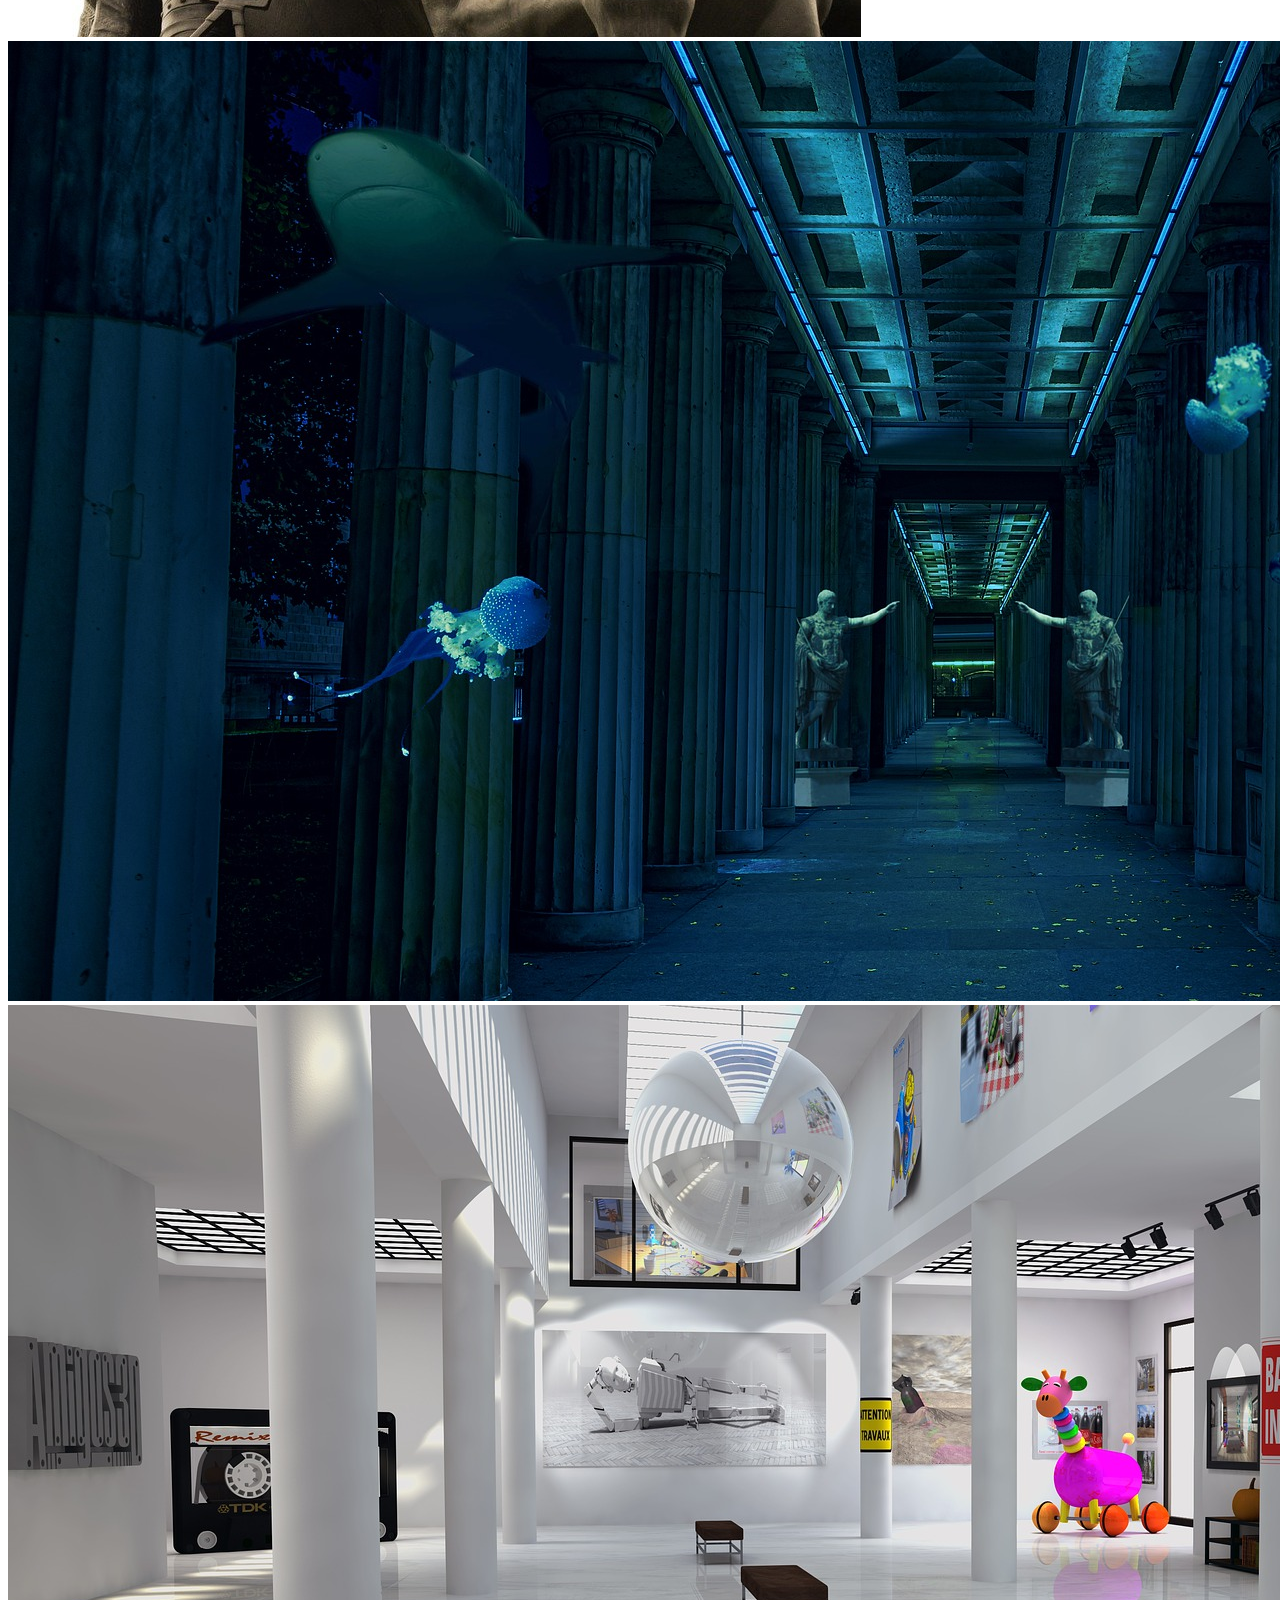
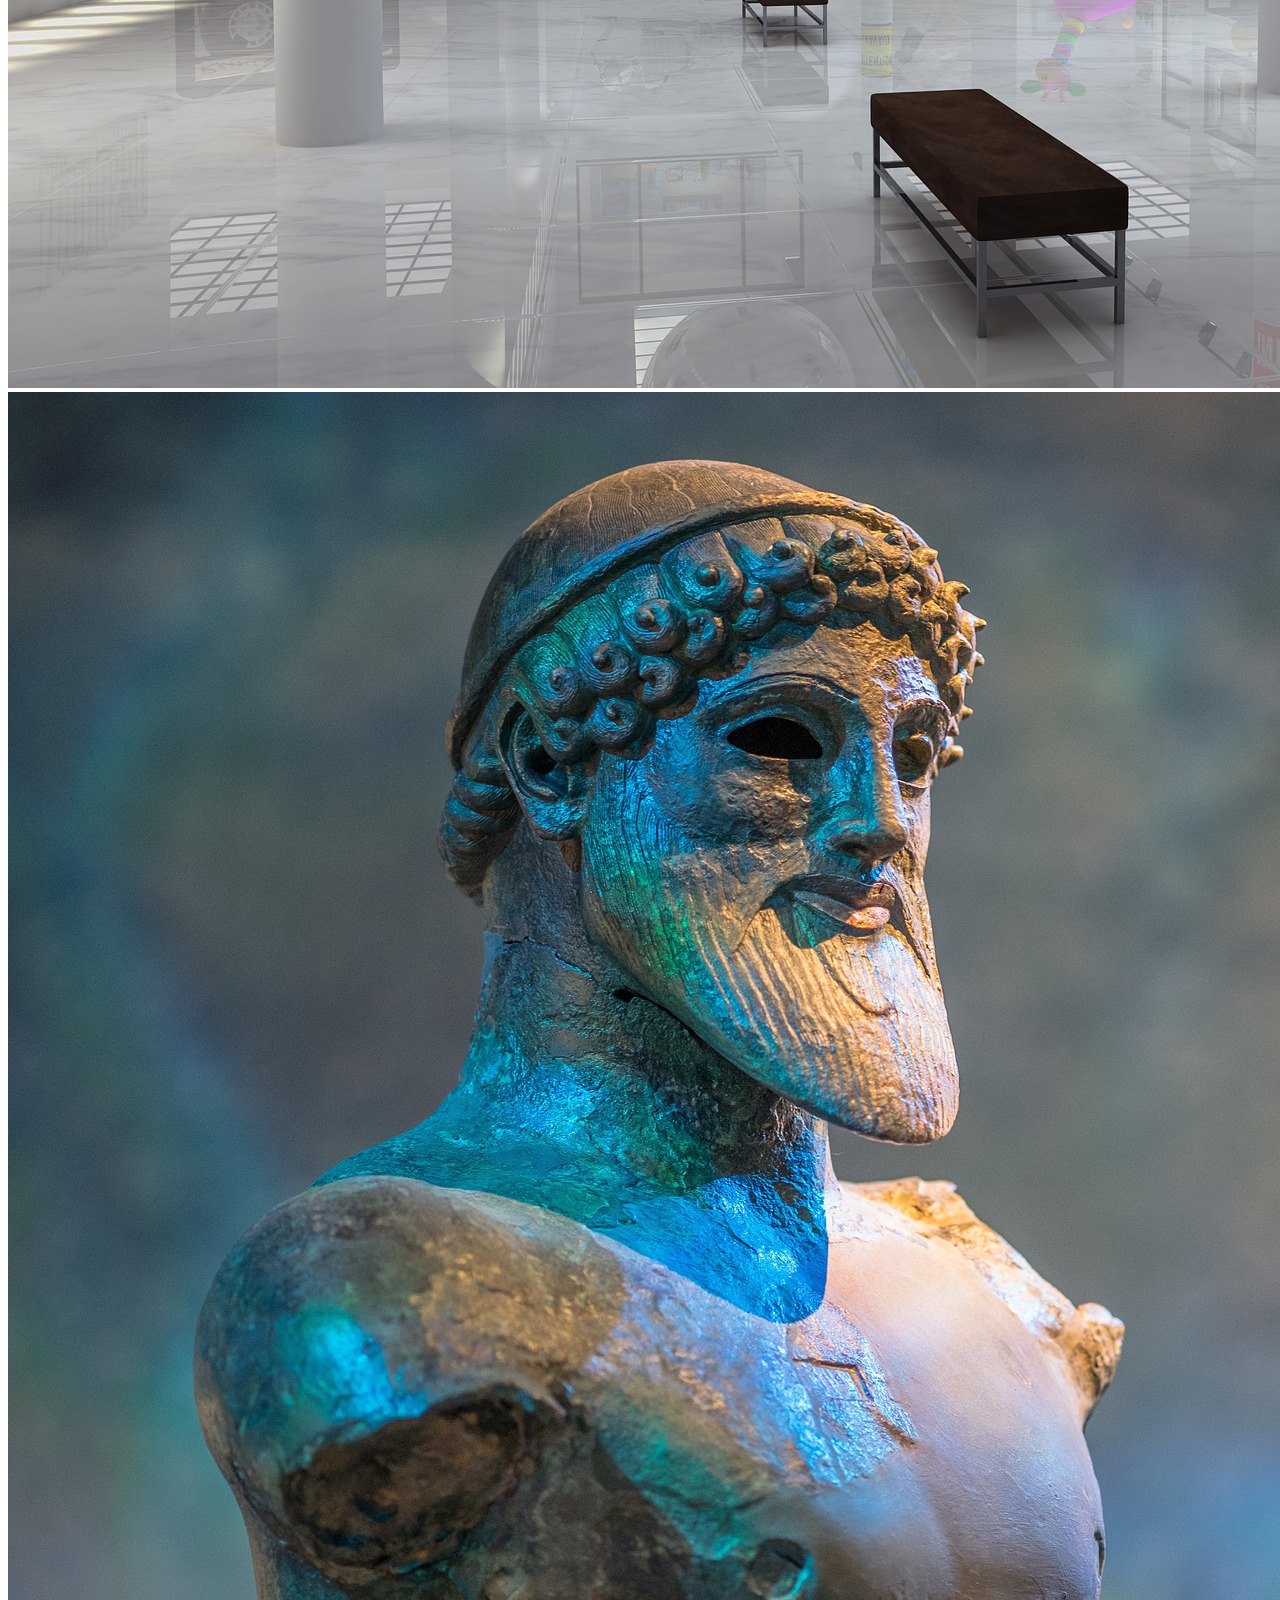
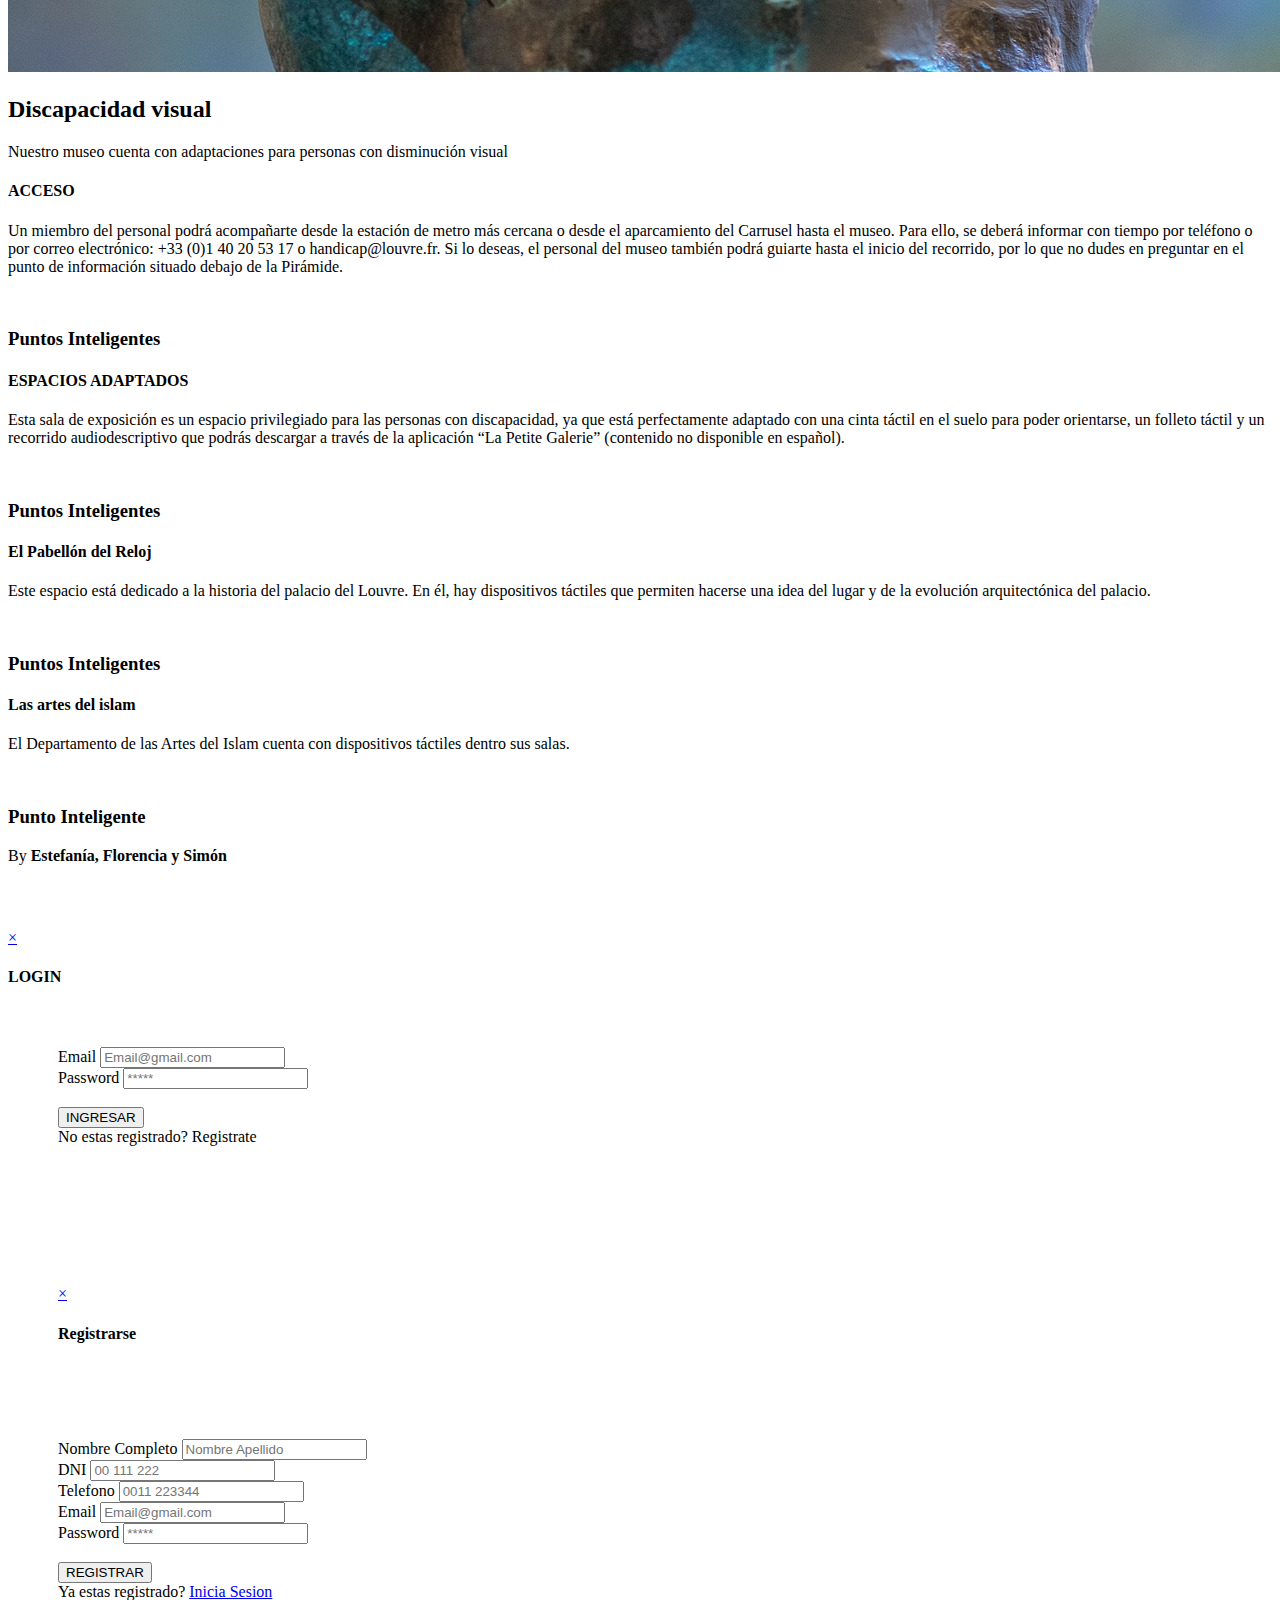
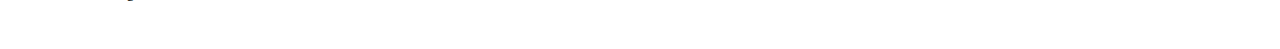
==== commit a057fde1: "login" ====
--- a/iPortfolio/index.html
+++ b/iPortfolio/index.html
@@ -57,7 +57,7 @@
                     <li><a href="#resume" class="nav-link scrollto"><i class="bx bx-file-blank"></i> <span>Que Somos?</span></a></li>
                     <li><a href="#portfolio" class="nav-link scrollto"><i class="bx bx-book-content"></i> <span>Explorar</span></a></li>
                     <li><a href="#services" class="nav-link scrollto"><i class="bx bx-server"></i> <span>Servicios</span></a></li>
-                    <li><a href="#contact" class="nav-link scrollto"><i class="bx bx-user"></i> <span>Login</span></a></li>
+                    <li><a href="javascript:login()" class="nav-link scrollto"><i class="bx bx-user"></i> <span>Login</span></a></li>
                 </ul>
             </nav>
             <!-- .nav-menu -->
@@ -515,6 +515,114 @@
     </footer>
     <!-- End  Footer -->
 
+
+    <!-- MODAL -->
+<div class="modal fade " id="login" style="padding-top: 4rem;" role="dialog">
+    <div class="modal-dialog">
+
+    <!-- CONTENIDO DEL MODAL-->
+    <div class="col-9 modal-content">
+        <div class="modal-header"  >
+            <a href="javascript:cerrar()" class="close m-2"><i ></i> <span>&times;</span></a>
+            
+            <h4> LOGIN</h4>
+        </div>
+        <div class="modal-body" style="padding:40px 50px;">
+            <form  method="POST" action="login.php">
+                
+                <div class="form-group">
+                    <label for=""> Email</label>
+                    <input type="email" class="form-control"  name="email" placeholder="Email@gmail.com">
+                </div>
+                <div class="form-group">
+                    <label for=""> Password</label>
+                    <input type="password" class="form-control" name="contraseña" placeholder="*****">
+                </div><br>
+                <div class="row  justify-content-center m-auto">
+                    <button type="submit" class="btn btn-primary " > INGRESAR</button>
+                    </div>
+                </form>
+                <div class="modal-footer">
+                    <div class="forgot login-footer">
+                        <span>No estas registrado? </span>
+                            <a class="text-primary" id="registrar">Registrate</a>
+                        
+                    </div>
+                </div>
+        </div>
+        
+    </div>
+</div>
+</div>
+
+<div class="modal fade " id="registrarse" style="padding-top: 4rem;" role="dialog">
+    <div class="modal-dialog">
+    <!-- CONTENIDO DEL MODAL-->
+    <div class="col-9 modal-content">
+        <div class="modal-header"  style="padding:35px 50px;">
+
+            <a href="javascript:cerrar()" class="close"><i ></i> <span>&times;</span></a>
+            <h4> Registrarse</h4>
+        </div>
+        <div class="modal-body" style="padding:40px 50px;">
+                <form  method="POST" action="registrarse.php">
+                    <div class="form-group">
+                        <label for=""> Nombre Completo</label>
+                        <input type="text" class="form-control"  name="reg_nombre_completo" placeholder="Nombre Apellido">
+                    </div>
+                    <div class="form-group">
+                        <label for=""> DNI</label>
+                        <input type="text" class="form-control"  name="reg_dni" placeholder="00 111 222">
+                    </div>
+                    <div class="form-group">
+                        <label for=""> Telefono</label>
+                        <input type="text" class="form-control"  name="reg_tel" placeholder="0011 223344">
+                    </div>
+                    <div class="form-group">
+                        <label for=""> Email</label>
+                        <input type="email" class="form-control"  name="reg_email" placeholder="Email@gmail.com">
+                    </div>
+                    <div class="form-group">
+                        <label for=""> Password</label>
+                        <input type="password" class="form-control" name="reg_contraseña" placeholder="*****">
+                    </div><br>
+                    <div class="row  justify-content-center m-auto">
+                    <button type="submit" class="btn btn-primary " > REGISTRAR</button>
+                    </div>
+                    </form>
+                <div class="modal-footer">
+                    <div class="forgot register-footer" >
+                        <span>Ya estas registrado?</span>
+                        <a href="javascript:login()" >Inicia Sesion</a>
+                    </div>
+                </div>
+        </div>
+    </div>
+</div>
+</div>
+
+<!--JS Y JQUERY DEL MODAL-->
+<script>
+    function login(){
+        $('#registrarse').modal('hide');
+        $('#login').modal('show');
+    }
+    function cerrar(){
+        $('#registrarse').modal('hide');
+        $('#login').modal('hide');
+    }
+    $('document').ready(function(){
+        //$('#cerrar').click(function(){
+        //$('#login').modal('hide');
+        $('#registrar').click(function(){
+        $('#login').modal('hide');
+        $('#registrarse').modal('show');
+    })
+    })
+    
+//})
+</script>
+
     <a href="#" class="back-to-top d-flex align-items-center justify-content-center"><i class="bi bi-arrow-up-short"></i></a>
 
     <!-- Vendor JS Files -->
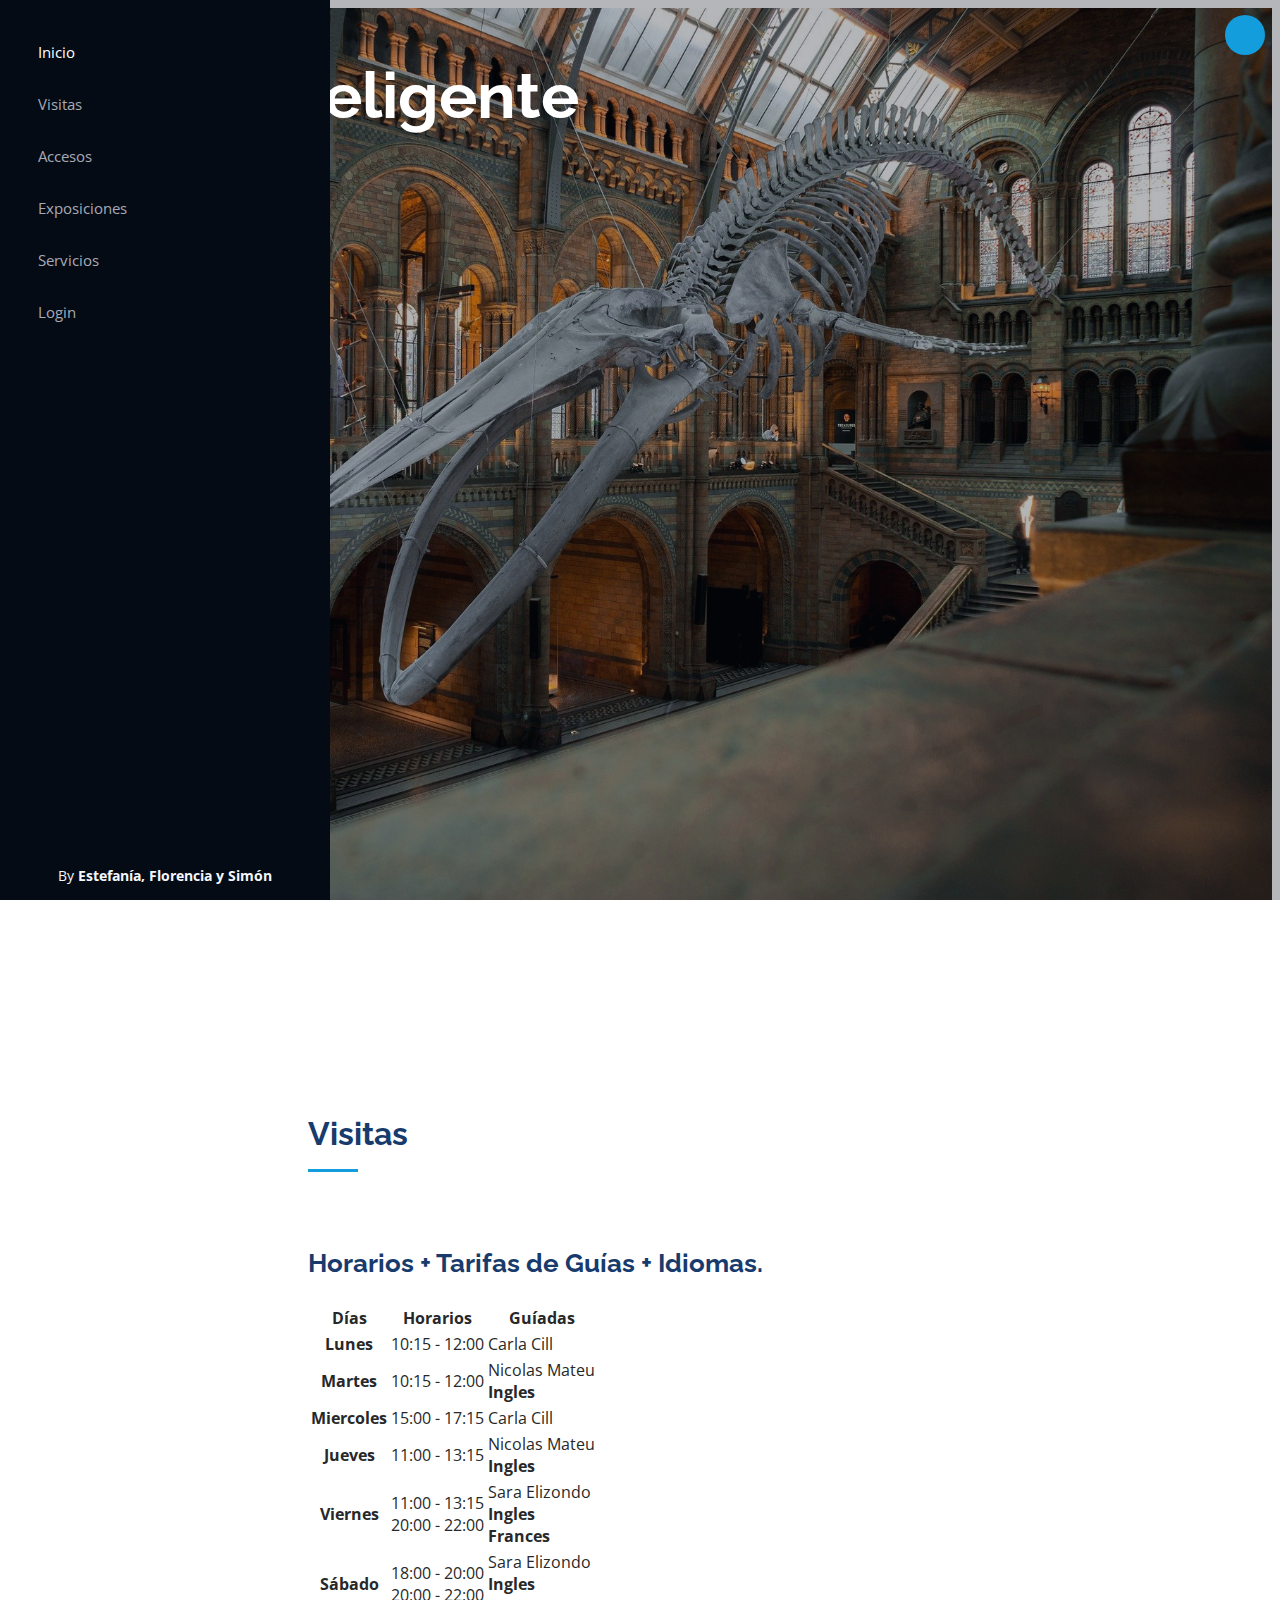
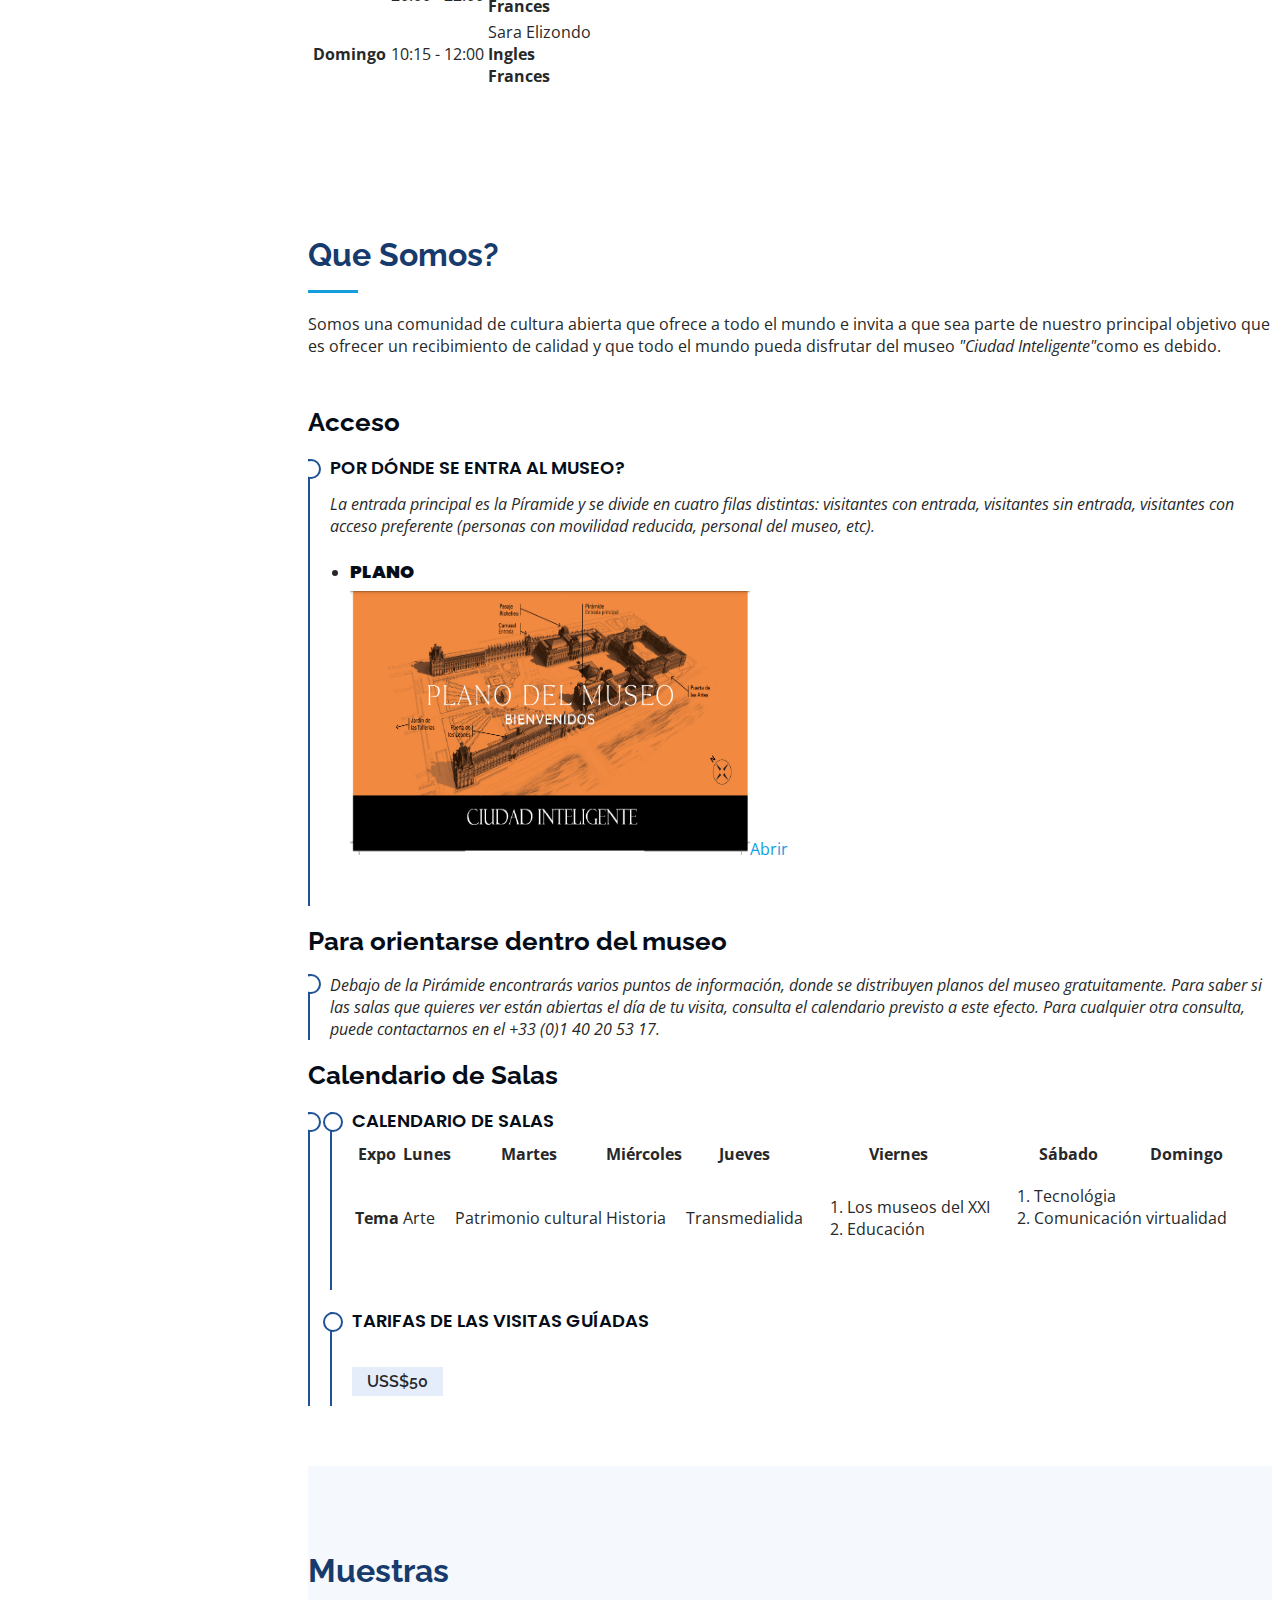
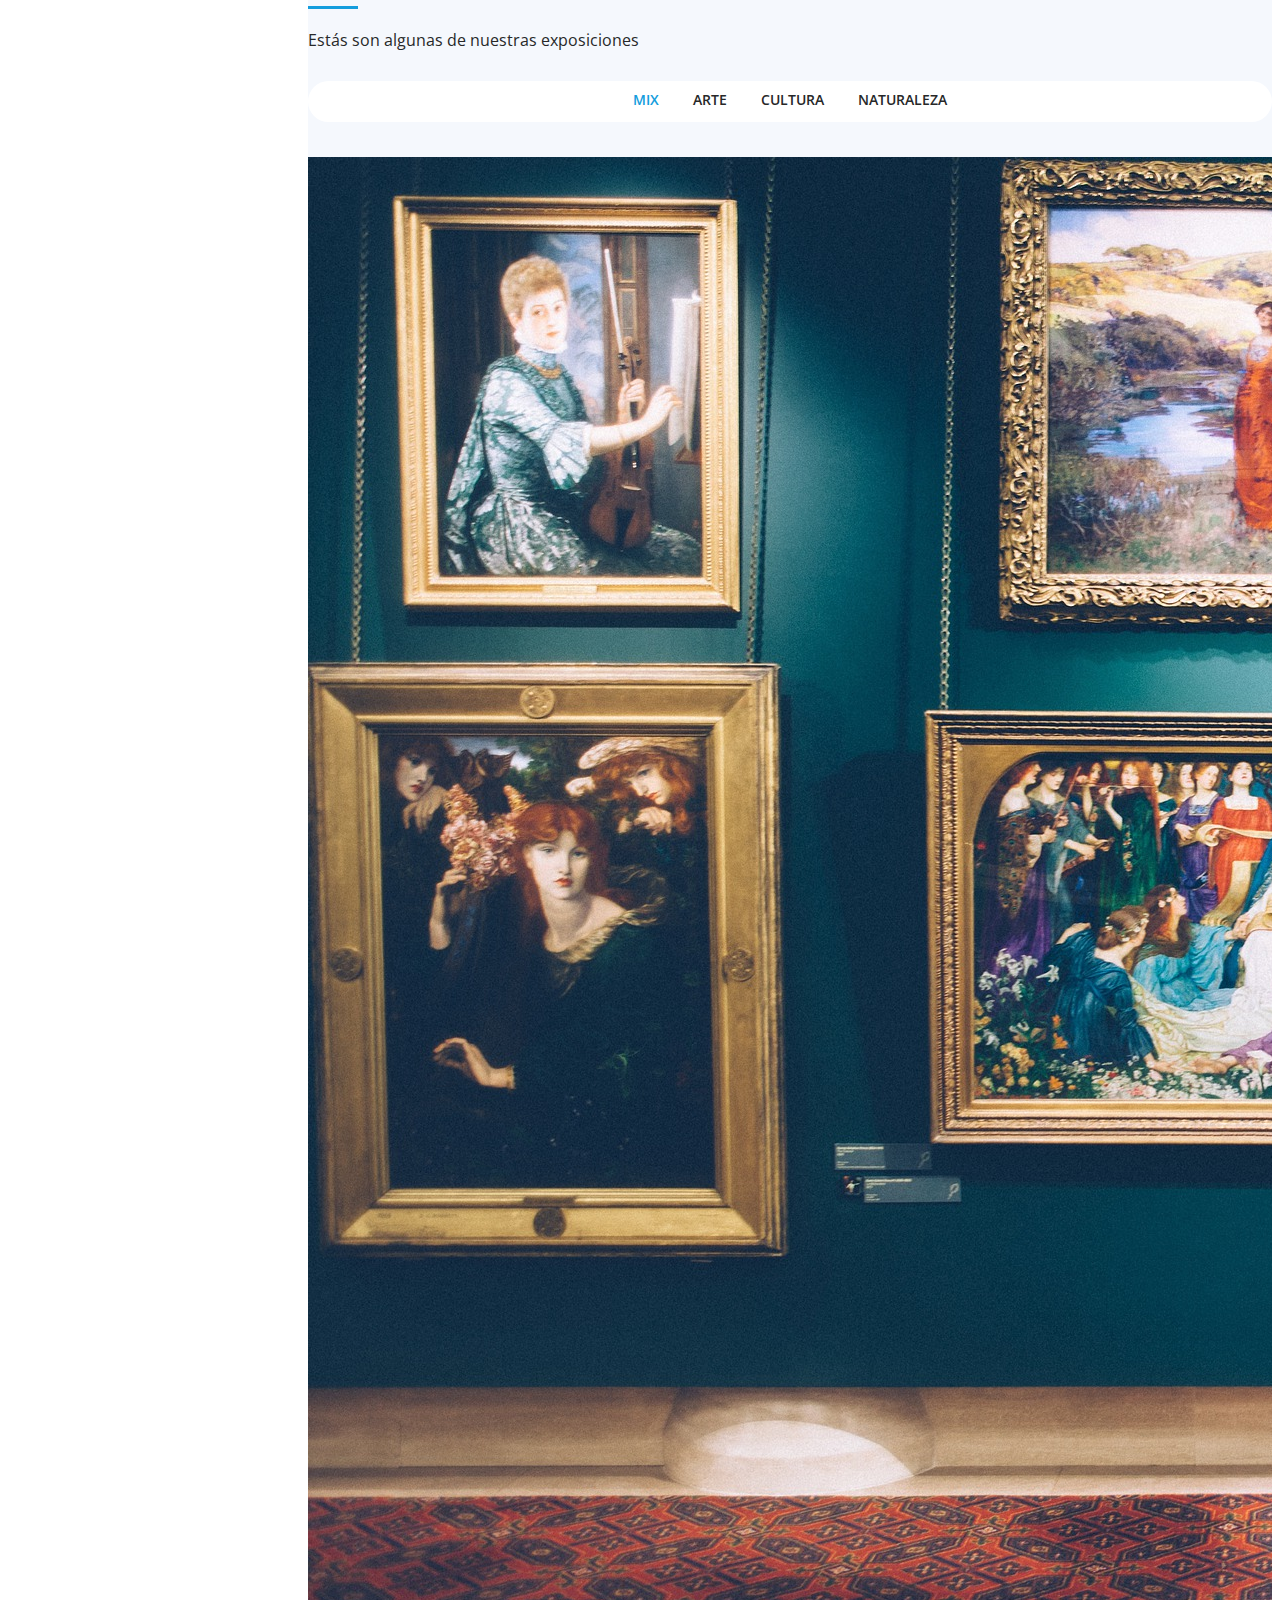
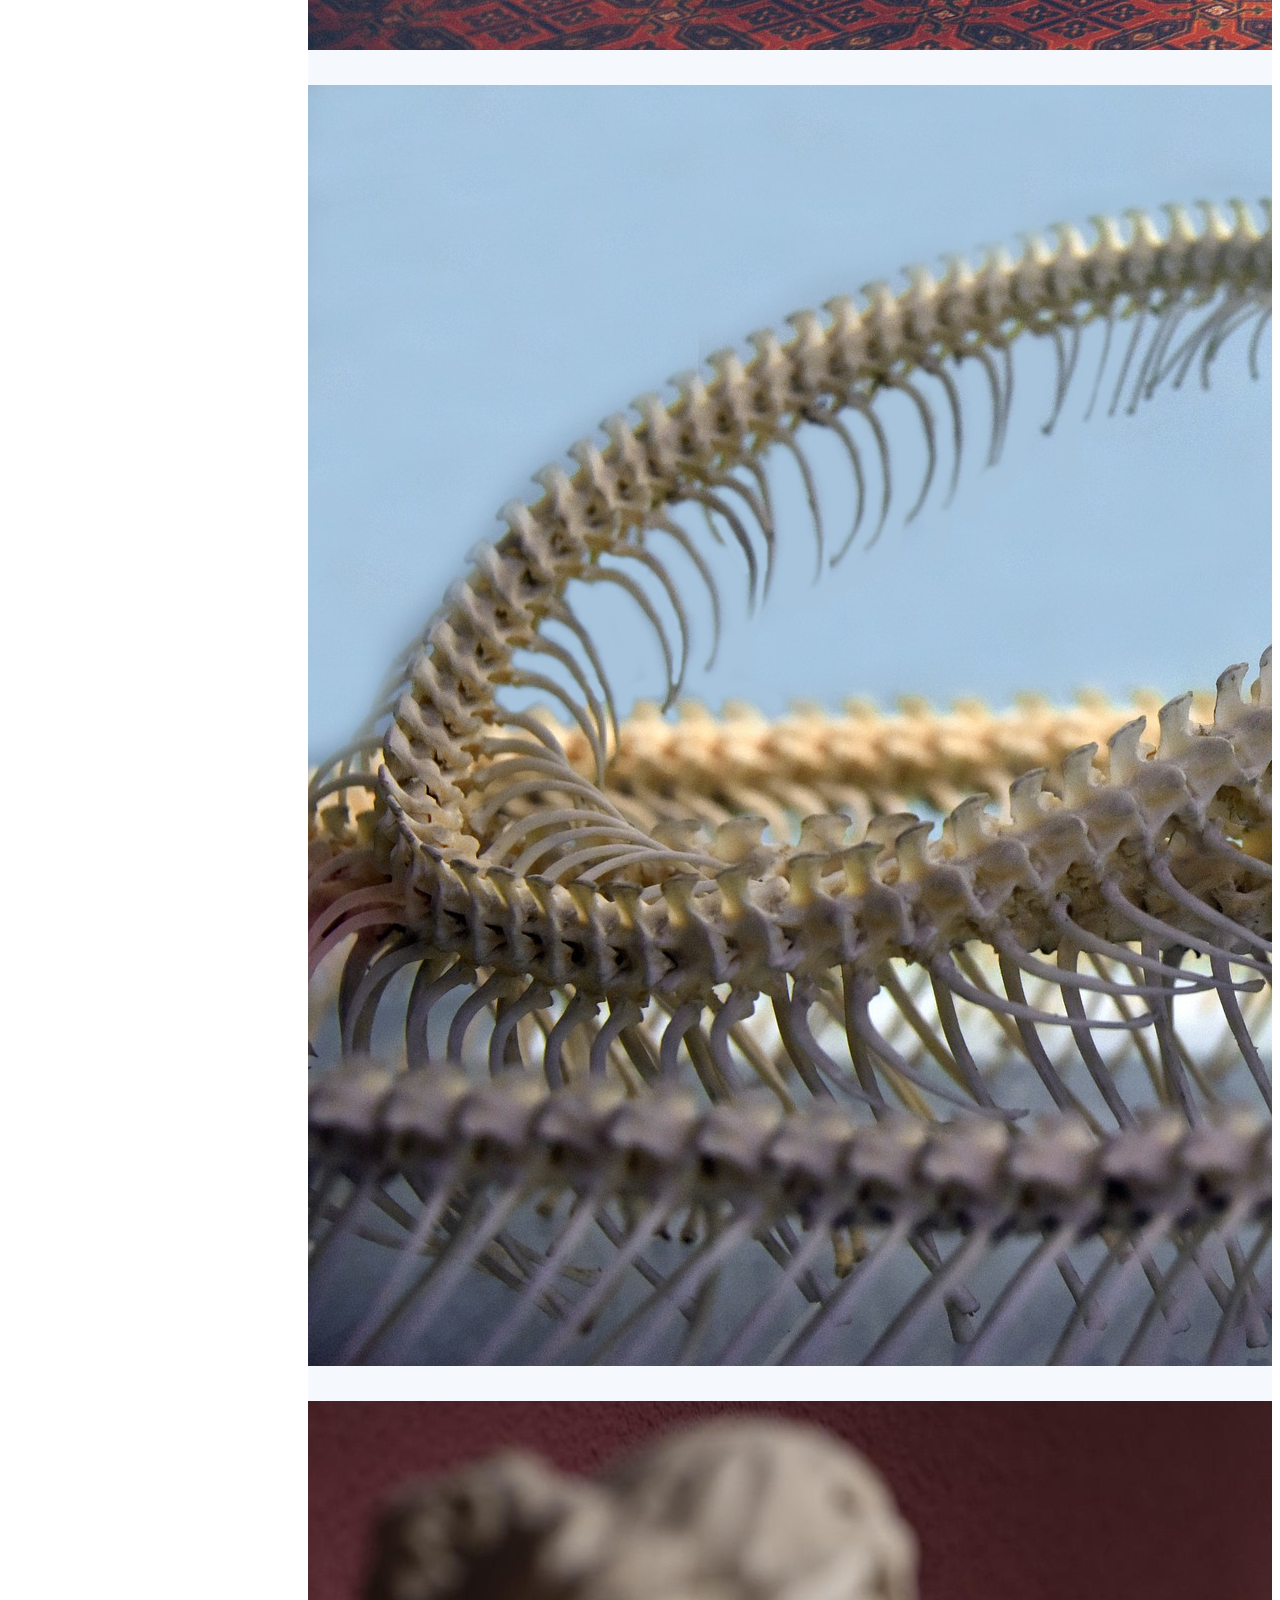
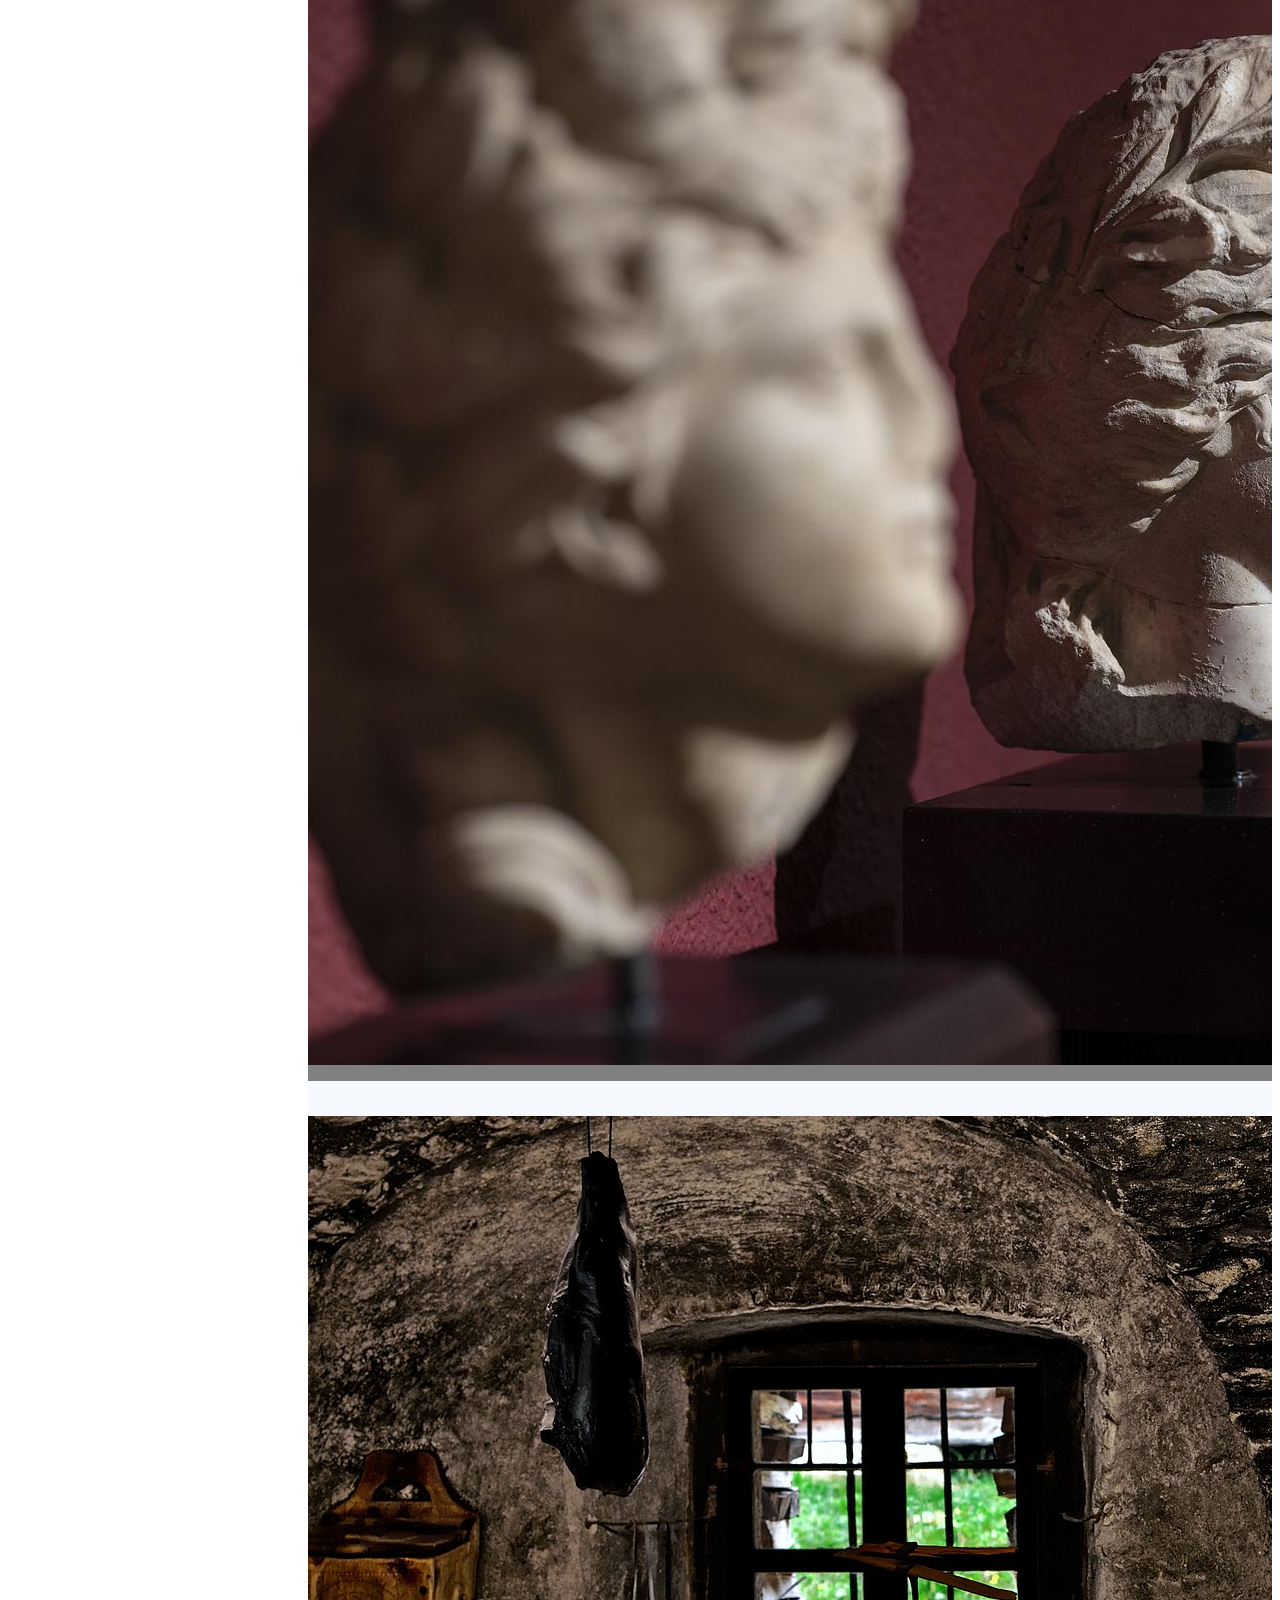
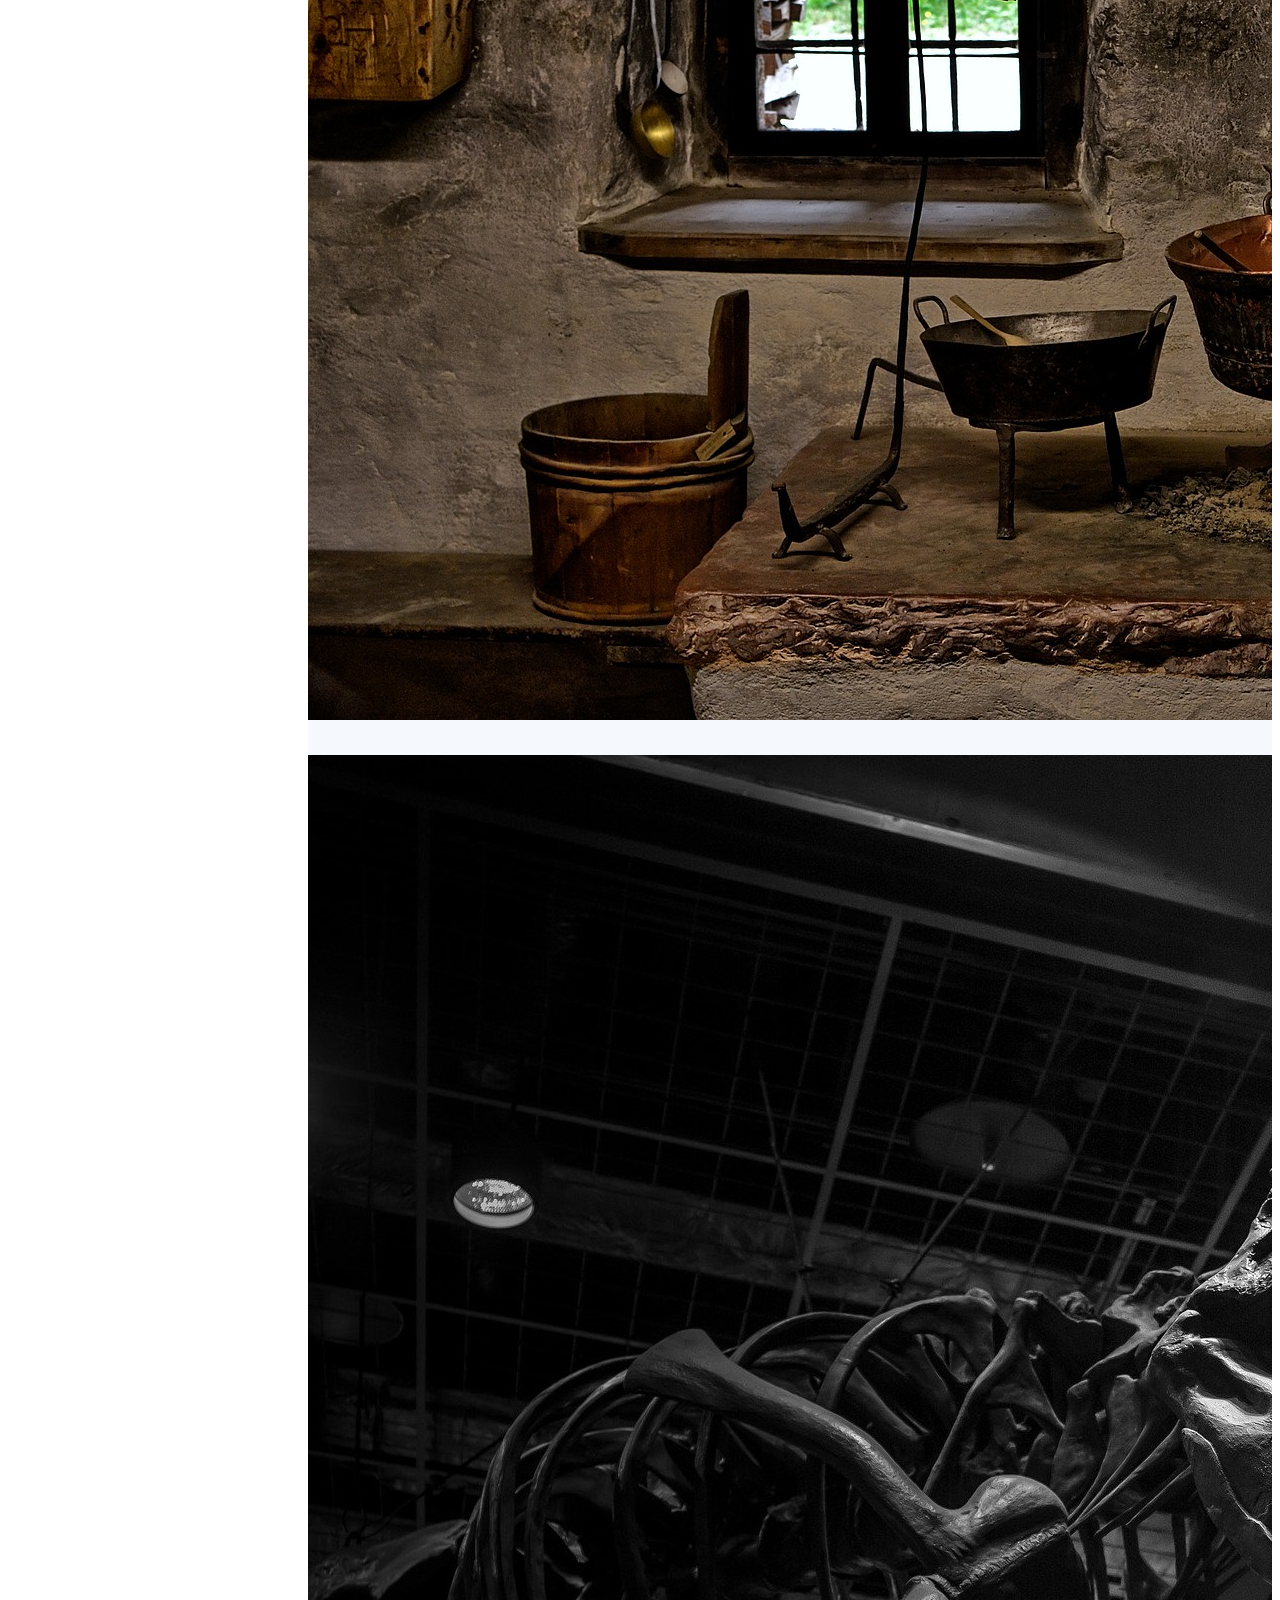
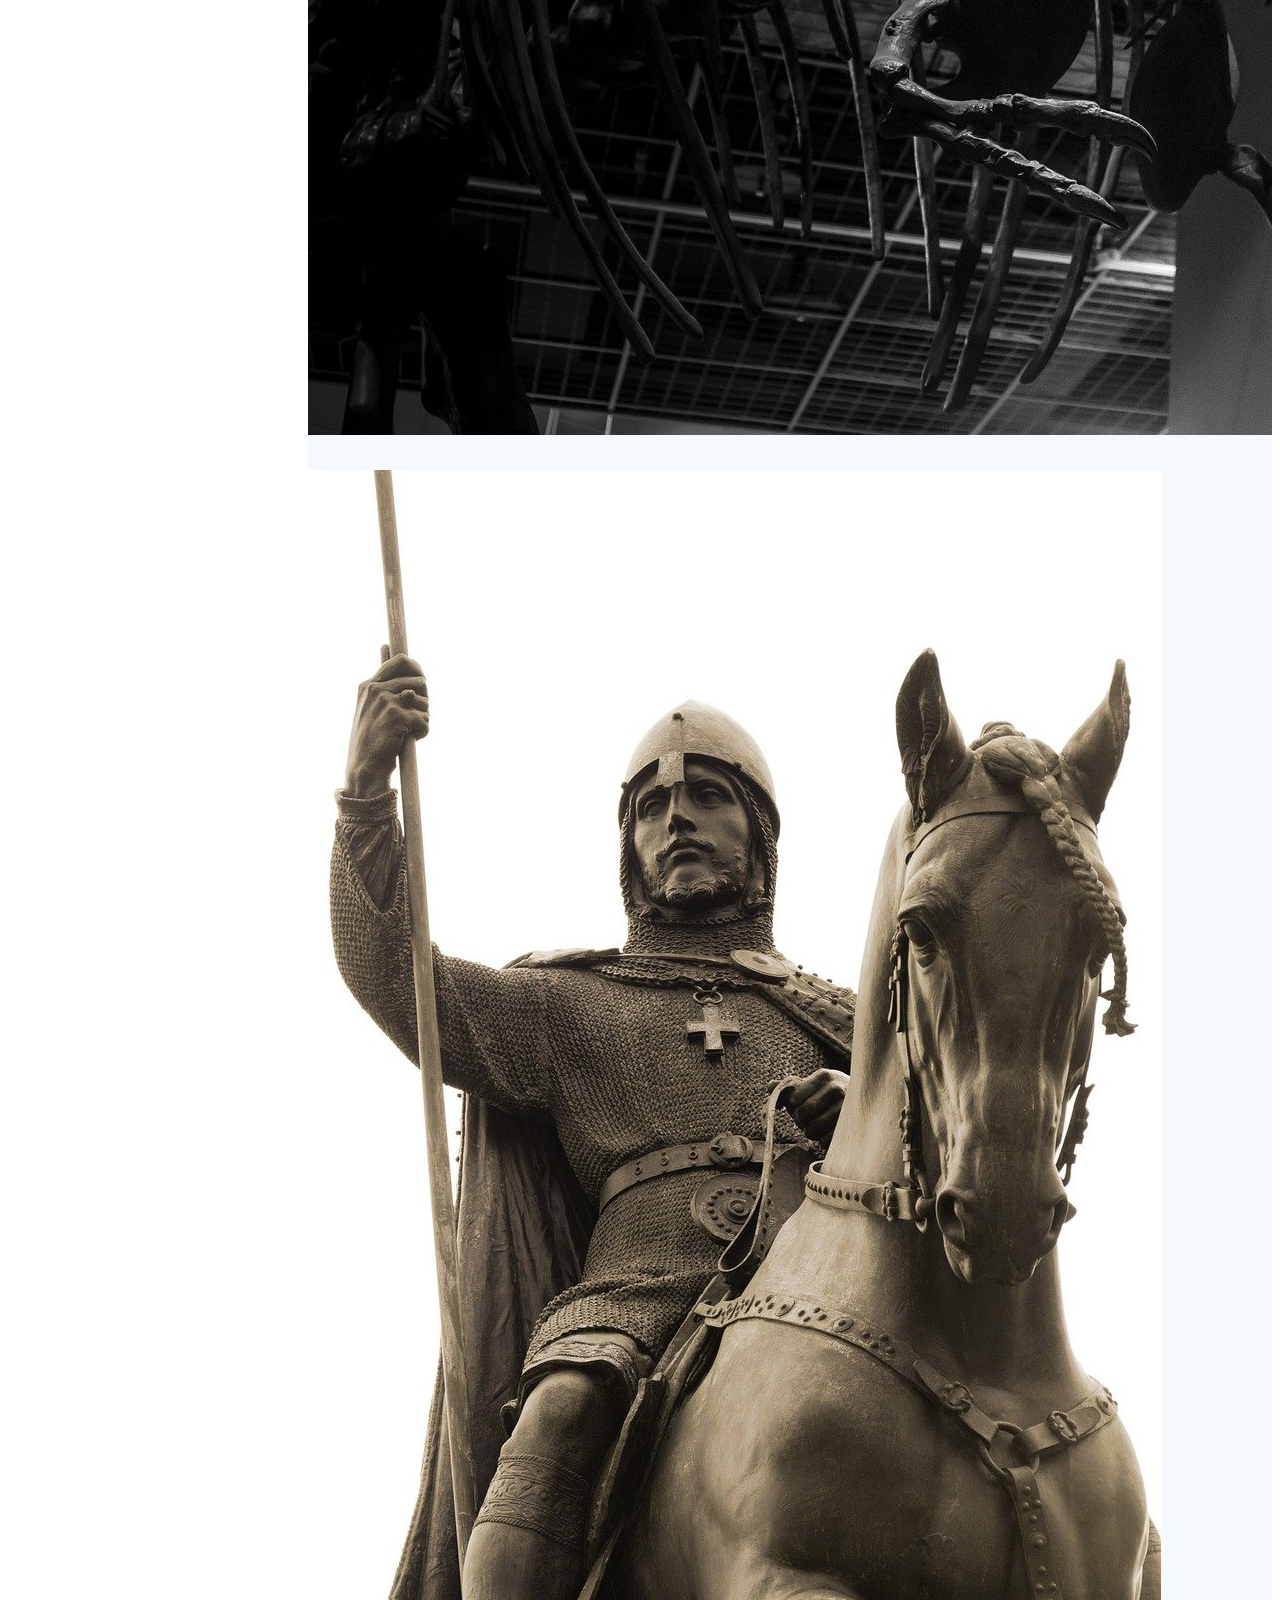
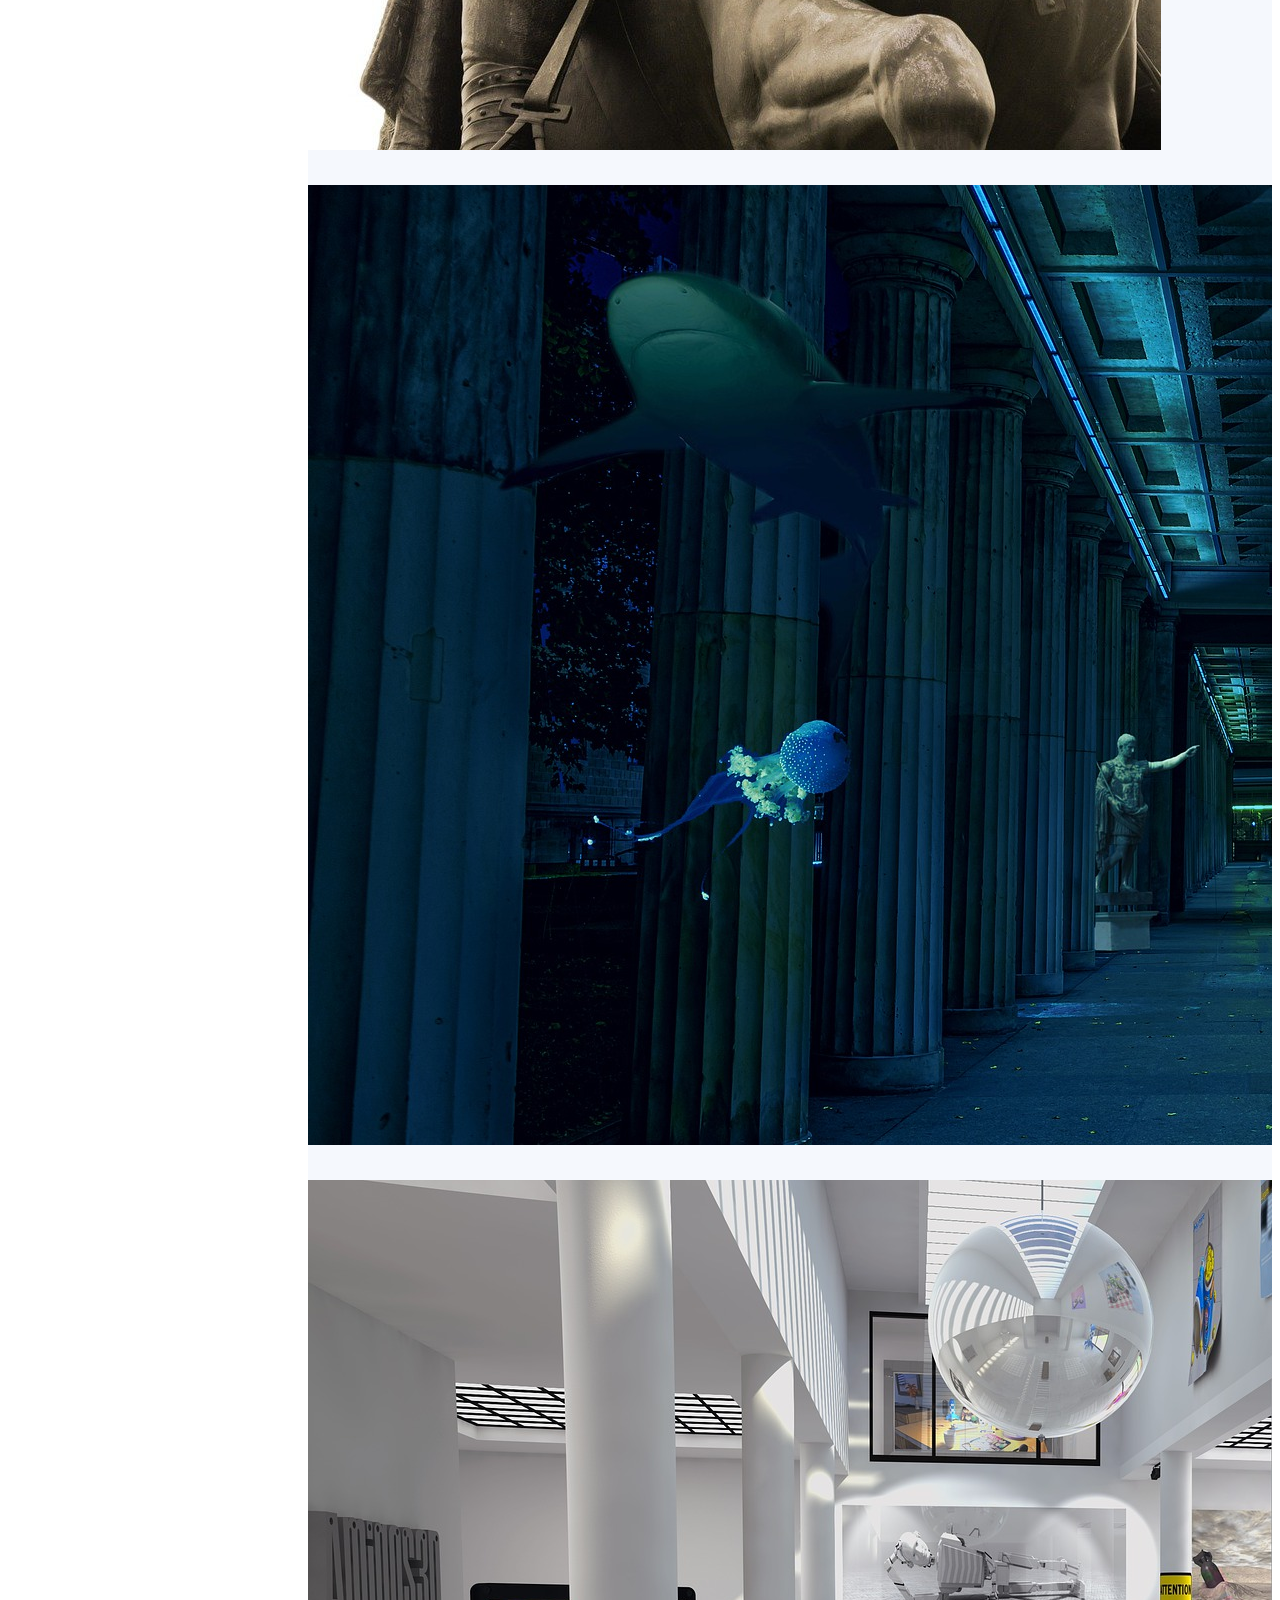
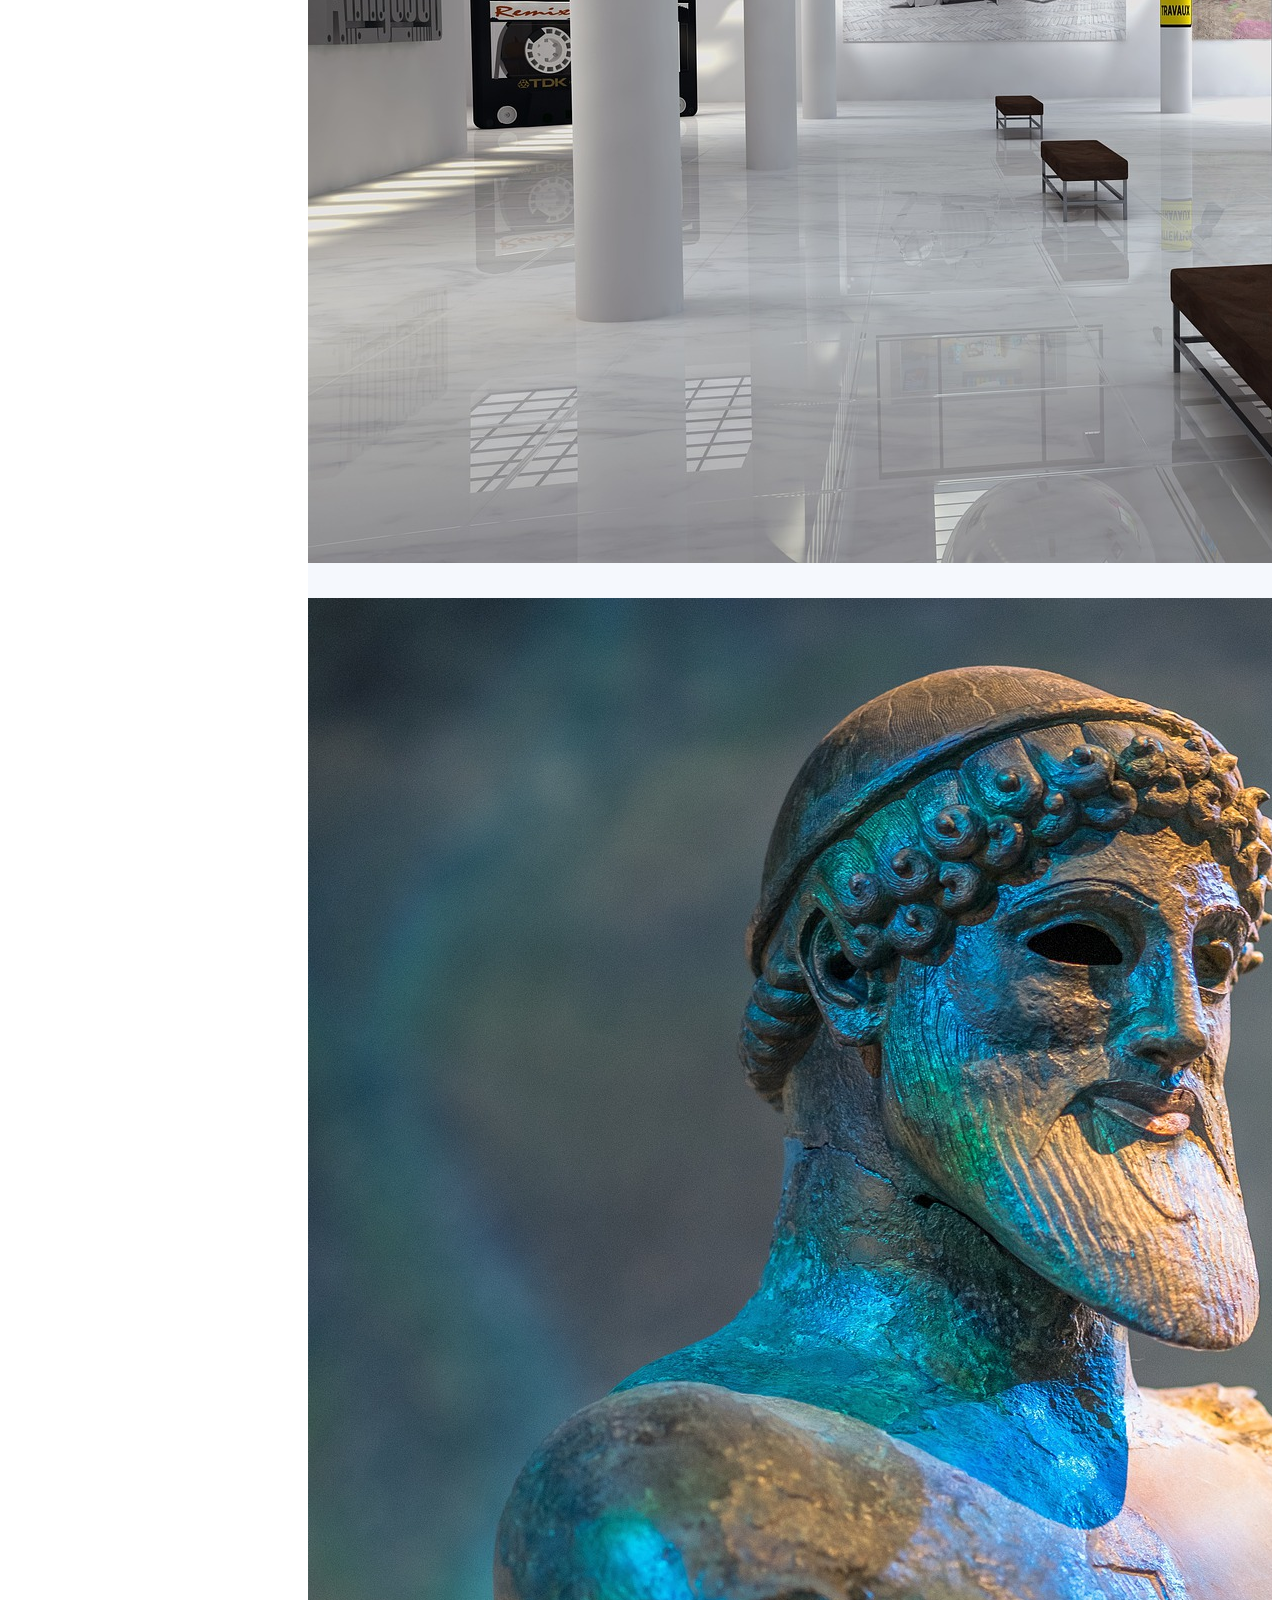
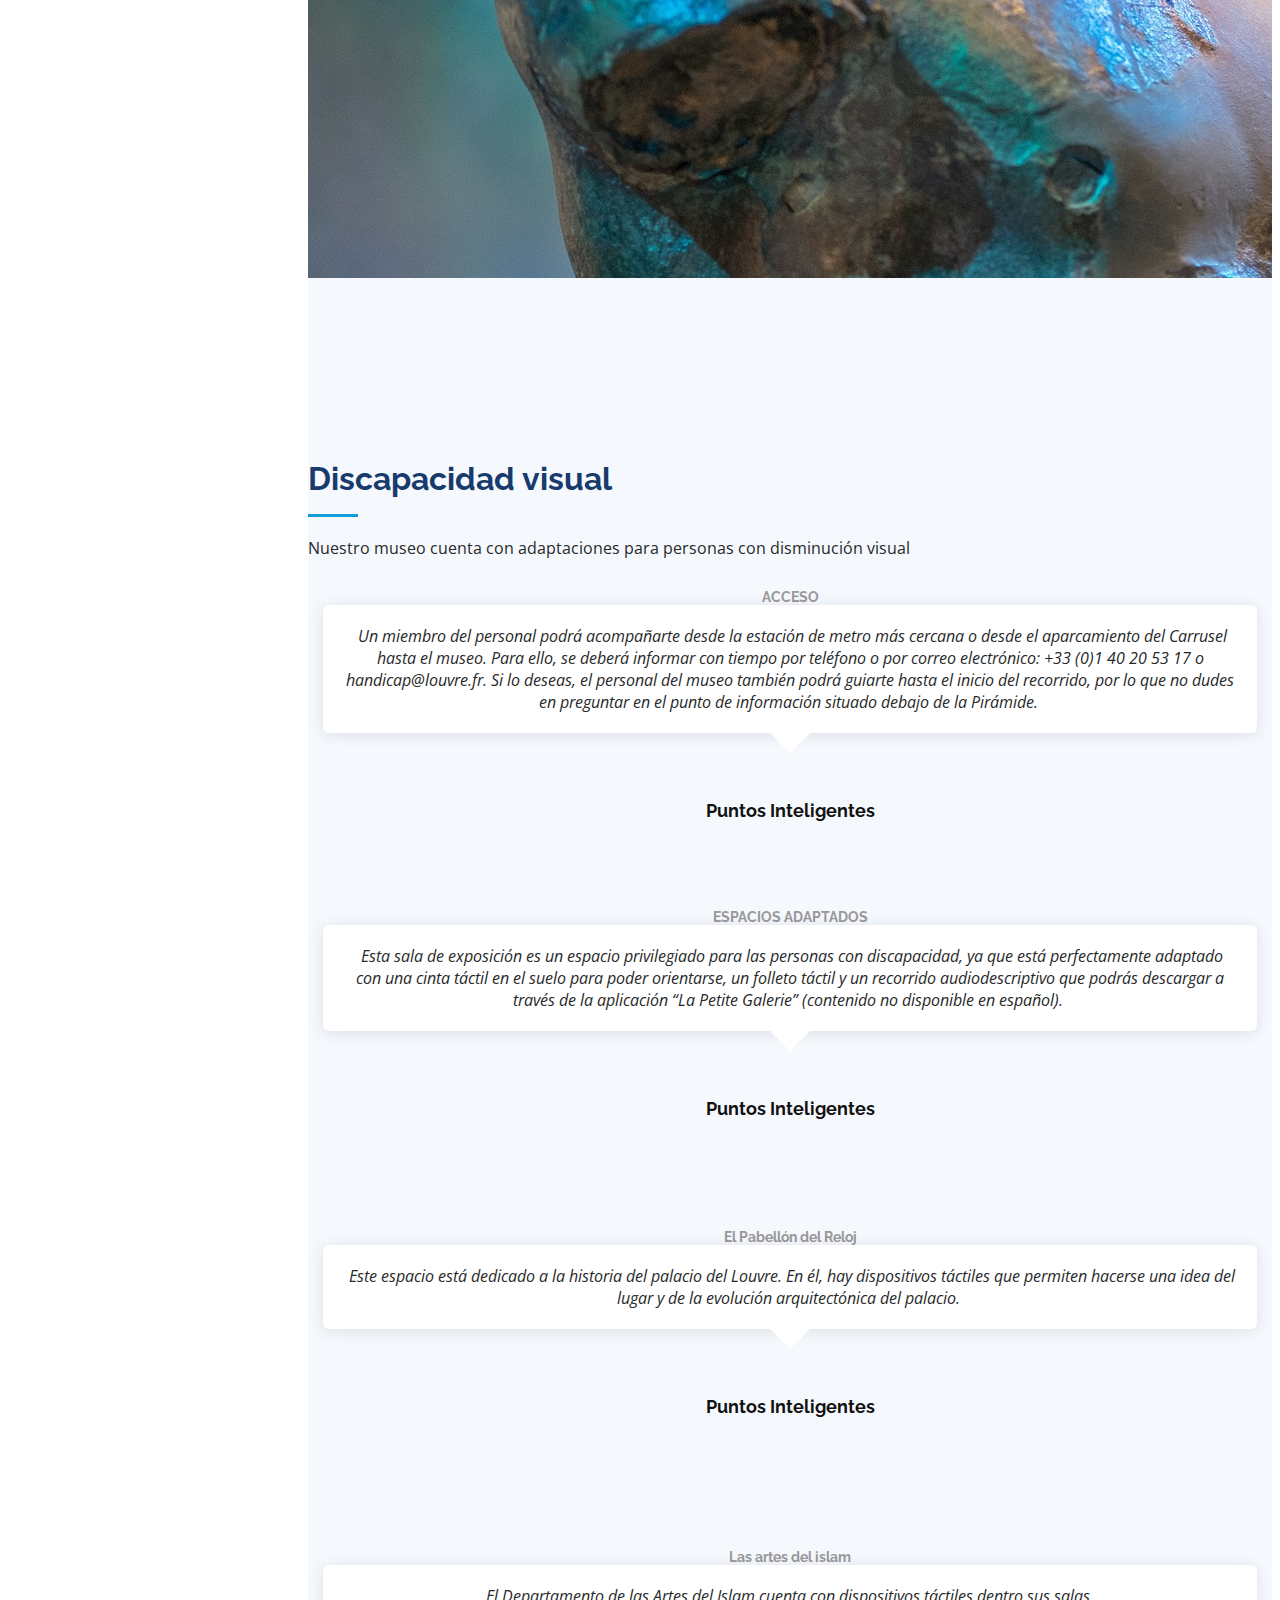
==== commit 6c933ce1: "no se" ====
--- a/iPortfolio/index.html
+++ b/iPortfolio/index.html
@@ -54,8 +54,8 @@
                 <ul>
                     <li><a href="#hero" class="nav-link scrollto active"><i class="bx bx-home"></i> <span>Inicio</span></a></li>
                     <li><a href="#about" class="nav-link scrollto"><i class="bx bx-envelope"></i> <span>Visitas</span></a></li>
-                    <li><a href="#resume" class="nav-link scrollto"><i class="bx bx-file-blank"></i> <span>Que Somos?</span></a></li>
-                    <li><a href="#portfolio" class="nav-link scrollto"><i class="bx bx-book-content"></i> <span>Explorar</span></a></li>
+                    <li><a href="#resume" class="nav-link scrollto"><i class="bx bx-file-blank"></i> <span>Accesos</span></a></li>
+                    <li><a href="#portfolio" class="nav-link scrollto"><i class="bx bx-book-content"></i> <span>Exposiciones</span></a></li>
                     <li><a href="#services" class="nav-link scrollto"><i class="bx bx-server"></i> <span>Servicios</span></a></li>
                     <li><a href="javascript:login()" class="nav-link scrollto"><i class="bx bx-user"></i> <span>Login</span></a></li>
                 </ul>
@@ -517,111 +517,112 @@
 
 
     <!-- MODAL -->
-<div class="modal fade " id="login" style="padding-top: 4rem;" role="dialog">
-    <div class="modal-dialog">
-
-    <!-- CONTENIDO DEL MODAL-->
-    <div class="col-9 modal-content">
-        <div class="modal-header"  >
-            <a href="javascript:cerrar()" class="close m-2"><i ></i> <span>&times;</span></a>
-            
-            <h4> LOGIN</h4>
-        </div>
-        <div class="modal-body" style="padding:40px 50px;">
-            <form  method="POST" action="login.php">
-                
-                <div class="form-group">
-                    <label for=""> Email</label>
-                    <input type="email" class="form-control"  name="email" placeholder="Email@gmail.com">
-                </div>
-                <div class="form-group">
-                    <label for=""> Password</label>
-                    <input type="password" class="form-control" name="contraseña" placeholder="*****">
-                </div><br>
-                <div class="row  justify-content-center m-auto">
-                    <button type="submit" class="btn btn-primary " > INGRESAR</button>
-                    </div>
-                </form>
-                <div class="modal-footer">
-                    <div class="forgot login-footer">
-                        <span>No estas registrado? </span>
+    <div class="modal fade " id="login" style="padding-top: 4rem;" role="dialog">
+        <div class="modal-dialog">
+
+            <!-- CONTENIDO DEL MODAL-->
+            <div class="col-9 modal-content">
+                <div class="modal-header">
+                    <a href="javascript:cerrar()" class="close m-2"><i ></i> <span>&times;</span></a>
+
+                    <h4> LOGIN</h4>
+                </div>
+                <div class="modal-body" style="padding:40px 50px;">
+                    <form method="POST" action="login.php">
+
+                        <div class="form-group">
+                            <label for=""> Email</label>
+                            <input type="email" class="form-control" name="email" placeholder="Email@gmail.com">
+                        </div>
+                        <div class="form-group">
+                            <label for=""> Password</label>
+                            <input type="password" class="form-control" name="contraseña" placeholder="*****">
+                        </div><br>
+                        <div class="row  justify-content-center m-auto">
+                            <button type="submit" class="btn btn-primary "> INGRESAR</button>
+                        </div>
+                    </form>
+                    <div class="modal-footer">
+                        <div class="forgot login-footer">
+                            <span>No estas registrado? </span>
                             <a class="text-primary" id="registrar">Registrate</a>
-                        
-                    </div>
-                </div>
-        </div>
-        
-    </div>
-</div>
-</div>
-
-<div class="modal fade " id="registrarse" style="padding-top: 4rem;" role="dialog">
-    <div class="modal-dialog">
-    <!-- CONTENIDO DEL MODAL-->
-    <div class="col-9 modal-content">
-        <div class="modal-header"  style="padding:35px 50px;">
-
-            <a href="javascript:cerrar()" class="close"><i ></i> <span>&times;</span></a>
-            <h4> Registrarse</h4>
-        </div>
-        <div class="modal-body" style="padding:40px 50px;">
-                <form  method="POST" action="registrarse.php">
-                    <div class="form-group">
-                        <label for=""> Nombre Completo</label>
-                        <input type="text" class="form-control"  name="reg_nombre_completo" placeholder="Nombre Apellido">
-                    </div>
-                    <div class="form-group">
-                        <label for=""> DNI</label>
-                        <input type="text" class="form-control"  name="reg_dni" placeholder="00 111 222">
-                    </div>
-                    <div class="form-group">
-                        <label for=""> Telefono</label>
-                        <input type="text" class="form-control"  name="reg_tel" placeholder="0011 223344">
-                    </div>
-                    <div class="form-group">
-                        <label for=""> Email</label>
-                        <input type="email" class="form-control"  name="reg_email" placeholder="Email@gmail.com">
-                    </div>
-                    <div class="form-group">
-                        <label for=""> Password</label>
-                        <input type="password" class="form-control" name="reg_contraseña" placeholder="*****">
-                    </div><br>
-                    <div class="row  justify-content-center m-auto">
-                    <button type="submit" class="btn btn-primary " > REGISTRAR</button>
-                    </div>
-                    </form>
-                <div class="modal-footer">
-                    <div class="forgot register-footer" >
-                        <span>Ya estas registrado?</span>
-                        <a href="javascript:login()" >Inicia Sesion</a>
-                    </div>
-                </div>
+
+                        </div>
+                    </div>
+                </div>
+
+            </div>
         </div>
     </div>
-</div>
-</div>
-
-<!--JS Y JQUERY DEL MODAL-->
-<script>
-    function login(){
-        $('#registrarse').modal('hide');
-        $('#login').modal('show');
-    }
-    function cerrar(){
-        $('#registrarse').modal('hide');
-        $('#login').modal('hide');
-    }
-    $('document').ready(function(){
-        //$('#cerrar').click(function(){
-        //$('#login').modal('hide');
-        $('#registrar').click(function(){
-        $('#login').modal('hide');
-        $('#registrarse').modal('show');
-    })
-    })
-    
-//})
-</script>
+
+    <div class="modal fade " id="registrarse" style="padding-top: 4rem;" role="dialog">
+        <div class="modal-dialog">
+            <!-- CONTENIDO DEL MODAL-->
+            <div class="col-9 modal-content">
+                <div class="modal-header" style="padding:35px 50px;">
+
+                    <a href="javascript:cerrar()" class="close"><i ></i> <span>&times;</span></a>
+                    <h4> Registrarse</h4>
+                </div>
+                <div class="modal-body" style="padding:40px 50px;">
+                    <form method="POST" action="registrarse.php">
+                        <div class="form-group">
+                            <label for=""> Nombre Completo</label>
+                            <input type="text" class="form-control" name="reg_nombre_completo" placeholder="Nombre Apellido">
+                        </div>
+                        <div class="form-group">
+                            <label for=""> DNI</label>
+                            <input type="text" class="form-control" name="reg_dni" placeholder="00 111 222">
+                        </div>
+                        <div class="form-group">
+                            <label for=""> Telefono</label>
+                            <input type="text" class="form-control" name="reg_tel" placeholder="0011 223344">
+                        </div>
+                        <div class="form-group">
+                            <label for=""> Email</label>
+                            <input type="email" class="form-control" name="reg_email" placeholder="Email@gmail.com">
+                        </div>
+                        <div class="form-group">
+                            <label for=""> Password</label>
+                            <input type="password" class="form-control" name="reg_contraseña" placeholder="*****">
+                        </div><br>
+                        <div class="row  justify-content-center m-auto">
+                            <button type="submit" class="btn btn-primary "> REGISTRAR</button>
+                        </div>
+                    </form>
+                    <div class="modal-footer">
+                        <div class="forgot register-footer">
+                            <span>Ya estas registrado?</span>
+                            <a href="javascript:login()">Inicia Sesion</a>
+                        </div>
+                    </div>
+                </div>
+            </div>
+        </div>
+    </div>
+
+    <!--JS Y JQUERY DEL MODAL-->
+    <script>
+        function login() {
+            $('#registrarse').modal('hide');
+            $('#login').modal('show');
+        }
+
+        function cerrar() {
+            $('#registrarse').modal('hide');
+            $('#login').modal('hide');
+        }
+        $('document').ready(function() {
+            //$('#cerrar').click(function(){
+            //$('#login').modal('hide');
+            $('#registrar').click(function() {
+                $('#login').modal('hide');
+                $('#registrarse').modal('show');
+            })
+        })
+
+        //})
+    </script>
 
     <a href="#" class="back-to-top d-flex align-items-center justify-content-center"><i class="bi bi-arrow-up-short"></i></a>
 
--- a/iPortfolio/assets/css/style.css
+++ b/iPortfolio/assets/css/style.css
@@ -0,0 +1,1136 @@
+/**
+* Template Name: iPortfolio - v3.8.1
+* Template URL: https://bootstrapmade.com/iportfolio-bootstrap-portfolio-websites-template/
+* Author: BootstrapMade.com
+* License: https://bootstrapmade.com/license/
+*/
+
+
+/*--------------------------------------------------------------
+# General
+--------------------------------------------------------------*/
+
+body {
+    font-family: "Open Sans", sans-serif;
+    color: #272829;
+}
+
+a {
+    color: #149ddd;
+    text-decoration: none;
+}
+
+a:hover {
+    color: #37b3ed;
+    text-decoration: none;
+}
+
+h1,
+h2,
+h3,
+h4,
+h5,
+h6 {
+    font-family: "Raleway", sans-serif;
+}
+
+
+/*--------------------------------------------------------------
+# Back to top button
+--------------------------------------------------------------*/
+
+.back-to-top {
+    position: fixed;
+    visibility: hidden;
+    opacity: 0;
+    right: 15px;
+    bottom: 15px;
+    z-index: 996;
+    background: #149ddd;
+    width: 40px;
+    height: 40px;
+    border-radius: 50px;
+    transition: all 0.4s;
+}
+
+.back-to-top i {
+    font-size: 28px;
+    color: #fff;
+    line-height: 0;
+}
+
+.back-to-top:hover {
+    background: #2eafec;
+    color: #fff;
+}
+
+.back-to-top.active {
+    visibility: visible;
+    opacity: 1;
+}
+
+
+/*--------------------------------------------------------------
+# Header
+--------------------------------------------------------------*/
+
+#header {
+    position: fixed;
+    top: 0;
+    left: 0;
+    bottom: 0;
+    width: 300px;
+    transition: all ease-in-out 0.5s;
+    z-index: 9997;
+    transition: all 0.5s;
+    padding: 0 15px;
+    background: #040b14;
+    overflow-y: auto;
+}
+
+#header .profile img {
+    margin: 15px auto;
+    display: block;
+    width: 120px;
+    border: 8px solid #2c2f3f;
+}
+
+#header .profile h1 {
+    font-size: 24px;
+    margin: 0;
+    padding: 0;
+    font-weight: 600;
+    -moz-text-align-last: center;
+    text-align-last: center;
+    font-family: "Poppins", sans-serif;
+}
+
+#header .profile h1 a,
+#header .profile h1 a:hover {
+    color: #fff;
+    text-decoration: none;
+}
+
+#header .profile .social-links a {
+    font-size: 18px;
+    display: inline-block;
+    background: #212431;
+    color: #fff;
+    line-height: 1;
+    padding: 8px 0;
+    margin-right: 4px;
+    border-radius: 50%;
+    text-align: center;
+    width: 36px;
+    height: 36px;
+    transition: 0.3s;
+}
+
+#header .profile .social-links a:hover {
+    background: #149ddd;
+    color: #fff;
+    text-decoration: none;
+}
+
+#main {
+    margin-left: 300px;
+}
+
+@media (max-width: 1199px) {
+    #header {
+        left: -300px;
+    }
+    #main {
+        margin-left: 0;
+    }
+}
+
+
+/*--------------------------------------------------------------
+# Navigation Menu
+--------------------------------------------------------------*/
+
+
+/* Desktop Navigation */
+
+.nav-menu {
+    padding: 30px 0 0 0;
+}
+
+.nav-menu * {
+    margin: 0;
+    padding: 0;
+    list-style: none;
+}
+
+.nav-menu>ul>li {
+    position: relative;
+    white-space: nowrap;
+}
+
+.nav-menu a,
+.nav-menu a:focus {
+    display: flex;
+    align-items: center;
+    color: #a8a9b4;
+    padding: 12px 15px;
+    margin-bottom: 8px;
+    transition: 0.3s;
+    font-size: 15px;
+}
+
+.nav-menu a i,
+.nav-menu a:focus i {
+    font-size: 24px;
+    padding-right: 8px;
+    color: #6f7180;
+}
+
+.nav-menu a:hover,
+.nav-menu .active,
+.nav-menu .active:focus,
+.nav-menu li:hover>a {
+    text-decoration: none;
+    color: #fff;
+}
+
+.nav-menu a:hover i,
+.nav-menu .active i,
+.nav-menu .active:focus i,
+.nav-menu li:hover>a i {
+    color: #149ddd;
+}
+
+
+/* Mobile Navigation */
+
+.mobile-nav-toggle {
+    position: fixed;
+    right: 15px;
+    top: 15px;
+    z-index: 9998;
+    border: 0;
+    font-size: 24px;
+    transition: all 0.4s;
+    outline: none !important;
+    background-color: #149ddd;
+    color: #fff;
+    width: 40px;
+    height: 40px;
+    display: inline-flex;
+    align-items: center;
+    justify-content: center;
+    line-height: 0;
+    border-radius: 50px;
+    cursor: pointer;
+}
+
+.mobile-nav-active {
+    overflow: hidden;
+}
+
+.mobile-nav-active #header {
+    left: 0;
+}
+
+
+/*--------------------------------------------------------------
+# Hero Section
+--------------------------------------------------------------*/
+
+#hero {
+    width: 100%;
+    height: 100vh;
+    background: url("../img/natural.jpg") top center;
+    background-size: cover;
+}
+
+#hero:before {
+    content: "";
+    background: rgba(5, 13, 24, 0.3);
+    position: absolute;
+    bottom: 0;
+    top: 0;
+    left: 0;
+    right: 0;
+    z-index: 1;
+}
+
+#hero .hero-container {
+    position: relative;
+    z-index: 2;
+    min-width: 300px;
+}
+
+#hero h1 {
+    margin: 0 0 10px 0;
+    font-size: 64px;
+    font-weight: 700;
+    line-height: 56px;
+    color: #fff;
+}
+
+#hero p {
+    color: #fff;
+    margin-bottom: 50px;
+    font-size: 26px;
+    font-family: "Poppins", sans-serif;
+}
+
+#hero p span {
+    color: #fff;
+    padding-bottom: 4px;
+    letter-spacing: 1px;
+    border-bottom: 3px solid #149ddd;
+}
+
+@media (min-width: 1024px) {
+    #hero {
+        background-attachment: fixed;
+    }
+}
+
+@media (max-width: 768px) {
+    #hero h1 {
+        font-size: 28px;
+        line-height: 36px;
+    }
+    #hero h2 {
+        font-size: 18px;
+        line-height: 24px;
+        margin-bottom: 30px;
+    }
+}
+
+
+/*--------------------------------------------------------------
+# Sections General
+--------------------------------------------------------------*/
+
+section {
+    padding: 60px 0;
+    overflow: hidden;
+}
+
+.section-bg {
+    background: #f5f8fd;
+}
+
+.section-title {
+    padding-bottom: 30px;
+}
+
+.section-title h2 {
+    font-size: 32px;
+    font-weight: bold;
+    margin-bottom: 20px;
+    padding-bottom: 20px;
+    position: relative;
+    color: #173b6c;
+}
+
+.section-title h2::after {
+    content: "";
+    position: absolute;
+    display: block;
+    width: 50px;
+    height: 3px;
+    background: #149ddd;
+    bottom: 0;
+    left: 0;
+}
+
+.section-title p {
+    margin-bottom: 0;
+}
+
+
+/*--------------------------------------------------------------
+# About
+--------------------------------------------------------------*/
+
+.about .content h3 {
+    font-weight: 700;
+    font-size: 26px;
+    color: #173b6c;
+}
+
+.about .content ul {
+    list-style: none;
+    padding: 0;
+}
+
+.about .content ul li {
+    margin-bottom: 20px;
+    display: flex;
+    align-items: center;
+}
+
+.about .content ul strong {
+    margin-right: 10px;
+}
+
+.about .content ul i {
+    font-size: 16px;
+    margin-right: 5px;
+    color: #149ddd;
+    line-height: 0;
+}
+
+.about .content p:last-child {
+    margin-bottom: 0;
+}
+
+
+/*--------------------------------------------------------------
+# Facts
+--------------------------------------------------------------*/
+
+.facts {
+    padding-bottom: 30px;
+}
+
+.facts .count-box {
+    padding: 30px;
+    width: 100%;
+}
+
+.facts .count-box i {
+    display: block;
+    font-size: 44px;
+    color: #149ddd;
+    float: left;
+    line-height: 0;
+}
+
+.facts .count-box span {
+    font-size: 48px;
+    line-height: 40px;
+    display: block;
+    font-weight: 700;
+    color: #050d18;
+    margin-left: 60px;
+}
+
+.facts .count-box p {
+    padding: 15px 0 0 0;
+    margin: 0 0 0 60px;
+    font-family: "Raleway", sans-serif;
+    font-size: 14px;
+    color: #122f57;
+}
+
+.facts .count-box a {
+    font-weight: 600;
+    display: block;
+    margin-top: 20px;
+    color: #122f57;
+    font-size: 15px;
+    font-family: "Poppins", sans-serif;
+    transition: ease-in-out 0.3s;
+}
+
+.facts .count-box a:hover {
+    color: #1f5297;
+}
+
+
+/*--------------------------------------------------------------
+# Akills
+--------------------------------------------------------------*/
+
+.skills .progress {
+    height: 60px;
+    display: block;
+    background: none;
+    border-radius: 0;
+}
+
+.skills .progress .skill {
+    padding: 0;
+    margin: 0 0 6px 0;
+    text-transform: uppercase;
+    display: block;
+    font-weight: 600;
+    font-family: "Poppins", sans-serif;
+    color: #050d18;
+}
+
+.skills .progress .skill .val {
+    float: right;
+    font-style: normal;
+}
+
+.skills .progress-bar-wrap {
+    background: #dce8f8;
+    height: 10px;
+}
+
+.skills .progress-bar {
+    width: 1px;
+    height: 10px;
+    transition: 0.9s;
+    background-color: #149ddd;
+}
+
+
+/*--------------------------------------------------------------
+# Resume
+--------------------------------------------------------------*/
+
+.resume .resume-title {
+    font-size: 26px;
+    font-weight: 700;
+    margin-top: 20px;
+    margin-bottom: 20px;
+    color: #050d18;
+}
+
+.resume .resume-item {
+    padding: 0 0 20px 20px;
+    margin-top: -2px;
+    border-left: 2px solid #1f5297;
+    position: relative;
+}
+
+.resume .resume-item h4 {
+    line-height: 18px;
+    font-size: 18px;
+    font-weight: 600;
+    text-transform: uppercase;
+    font-family: "Poppins", sans-serif;
+    color: #050d18;
+    margin-bottom: 10px;
+}
+
+.resume .resume-item h5 {
+    font-size: 16px;
+    background: #e4edf9;
+    padding: 5px 15px;
+    display: inline-block;
+    font-weight: 600;
+    margin-bottom: 10px;
+}
+
+.resume .resume-item ul {
+    padding-left: 20px;
+}
+
+.resume .resume-item ul li {
+    padding-bottom: 10px;
+}
+
+.resume .resume-item:last-child {
+    padding-bottom: 0;
+}
+
+.resume .resume-item::before {
+    content: "";
+    position: absolute;
+    width: 16px;
+    height: 16px;
+    border-radius: 50px;
+    left: -9px;
+    top: 0;
+    background: #fff;
+    border: 2px solid #1f5297;
+}
+
+
+/*--------------------------------------------------------------
+# Portfolio
+--------------------------------------------------------------*/
+
+.portfolio .portfolio-item {
+    margin-bottom: 30px;
+}
+
+.portfolio #portfolio-flters {
+    padding: 0;
+    margin: 0 auto 35px auto;
+    list-style: none;
+    text-align: center;
+    background: #fff;
+    border-radius: 50px;
+    padding: 2px 15px;
+}
+
+.portfolio #portfolio-flters li {
+    cursor: pointer;
+    display: inline-block;
+    padding: 10px 15px 8px 15px;
+    font-size: 14px;
+    font-weight: 600;
+    line-height: 1;
+    text-transform: uppercase;
+    color: #272829;
+    margin-bottom: 5px;
+    transition: all 0.3s ease-in-out;
+}
+
+.portfolio #portfolio-flters li:hover,
+.portfolio #portfolio-flters li.filter-active {
+    color: #149ddd;
+}
+
+.portfolio #portfolio-flters li:last-child {
+    margin-right: 0;
+}
+
+.portfolio .portfolio-wrap {
+    transition: 0.3s;
+    position: relative;
+    overflow: hidden;
+    z-index: 1;
+}
+
+.portfolio .portfolio-wrap::before {
+    content: "";
+    background: rgba(255, 255, 255, 0.5);
+    position: absolute;
+    left: 0;
+    right: 0;
+    top: 0;
+    bottom: 0;
+    transition: all ease-in-out 0.3s;
+    z-index: 2;
+    opacity: 0;
+}
+
+.portfolio .portfolio-wrap .portfolio-links {
+    opacity: 1;
+    left: 0;
+    right: 0;
+    bottom: -60px;
+    z-index: 3;
+    position: absolute;
+    transition: all ease-in-out 0.3s;
+    display: flex;
+    justify-content: center;
+}
+
+.portfolio .portfolio-wrap .portfolio-links a {
+    color: #fff;
+    font-size: 28px;
+    text-align: center;
+    background: rgba(20, 157, 221, 0.75);
+    transition: 0.3s;
+    width: 50%;
+}
+
+.portfolio .portfolio-wrap .portfolio-links a:hover {
+    background: rgba(20, 157, 221, 0.95);
+}
+
+.portfolio .portfolio-wrap .portfolio-links a+a {
+    border-left: 1px solid #37b3ed;
+}
+
+.portfolio .portfolio-wrap:hover::before {
+    top: 0;
+    left: 0;
+    right: 0;
+    bottom: 0;
+    opacity: 1;
+}
+
+.portfolio .portfolio-wrap:hover .portfolio-links {
+    opacity: 1;
+    bottom: 0;
+}
+
+
+/*--------------------------------------------------------------
+# Portfolio Details
+--------------------------------------------------------------*/
+
+.portfolio-details {
+    padding-top: 40px;
+}
+
+.portfolio-details .portfolio-details-slider img {
+    width: 100%;
+}
+
+.portfolio-details .portfolio-details-slider .swiper-pagination {
+    margin-top: 20px;
+    position: relative;
+}
+
+.portfolio-details .portfolio-details-slider .swiper-pagination .swiper-pagination-bullet {
+    width: 12px;
+    height: 12px;
+    background-color: #fff;
+    opacity: 1;
+    border: 1px solid #149ddd;
+}
+
+.portfolio-details .portfolio-details-slider .swiper-pagination .swiper-pagination-bullet-active {
+    background-color: #149ddd;
+}
+
+.portfolio-details .portfolio-info {
+    padding: 30px;
+    box-shadow: 0px 0 30px rgba(5, 13, 24, 0.08);
+}
+
+.portfolio-details .portfolio-info h3 {
+    font-size: 22px;
+    font-weight: 700;
+    margin-bottom: 20px;
+    padding-bottom: 20px;
+    border-bottom: 1px solid #eee;
+}
+
+.portfolio-details .portfolio-info ul {
+    list-style: none;
+    padding: 0;
+    font-size: 15px;
+}
+
+.portfolio-details .portfolio-info ul li+li {
+    margin-top: 10px;
+}
+
+.portfolio-details .portfolio-description {
+    padding-top: 30px;
+}
+
+.portfolio-details .portfolio-description h2 {
+    font-size: 26px;
+    font-weight: 700;
+    margin-bottom: 20px;
+}
+
+.portfolio-details .portfolio-description p {
+    padding: 0;
+}
+
+
+/*--------------------------------------------------------------
+# Services
+--------------------------------------------------------------*/
+
+.services .icon-box {
+    margin-bottom: 20px;
+}
+
+.services .icon {
+    float: left;
+    display: flex;
+    align-items: center;
+    justify-content: center;
+    width: 54px;
+    height: 54px;
+    background: #149ddd;
+    border-radius: 50%;
+    transition: 0.5s;
+    border: 1px solid #149ddd;
+}
+
+.services .icon i {
+    color: #fff;
+    font-size: 24px;
+    line-height: 0;
+}
+
+.services .icon-box:hover .icon {
+    background: #fff;
+}
+
+.services .icon-box:hover .icon i {
+    color: #149ddd;
+}
+
+.services .title {
+    margin-left: 80px;
+    font-weight: 700;
+    margin-bottom: 15px;
+    font-size: 18px;
+}
+
+.services .title a {
+    color: #343a40;
+}
+
+.services .title a:hover {
+    color: #149ddd;
+}
+
+.services .description {
+    margin-left: 80px;
+    line-height: 24px;
+    font-size: 14px;
+}
+
+
+/*--------------------------------------------------------------
+# Testimonials
+--------------------------------------------------------------*/
+
+.testimonials .testimonials-carousel,
+.testimonials .testimonials-slider {
+    overflow: hidden;
+}
+
+.testimonials .testimonial-item {
+    box-sizing: content-box;
+    text-align: center;
+    min-height: 320px;
+}
+
+.testimonials .testimonial-item .testimonial-img {
+    width: 90px;
+    border-radius: 50%;
+    margin: 0 auto;
+}
+
+.testimonials .testimonial-item h3 {
+    font-size: 18px;
+    font-weight: bold;
+    margin: 10px 0 5px 0;
+    color: #111;
+}
+
+.testimonials .testimonial-item h4 {
+    font-size: 14px;
+    color: #999;
+    margin: 0;
+}
+
+.testimonials .testimonial-item .quote-icon-left,
+.testimonials .testimonial-item .quote-icon-right {
+    color: #c3e8fa;
+    font-size: 26px;
+}
+
+.testimonials .testimonial-item .quote-icon-left {
+    display: inline-block;
+    left: -5px;
+    position: relative;
+}
+
+.testimonials .testimonial-item .quote-icon-right {
+    display: inline-block;
+    right: -5px;
+    position: relative;
+    top: 10px;
+}
+
+.testimonials .testimonial-item p {
+    font-style: italic;
+    margin: 0 15px 15px 15px;
+    padding: 20px;
+    background: #fff;
+    position: relative;
+    margin-bottom: 35px;
+    border-radius: 6px;
+    box-shadow: 0px 2px 15px rgba(0, 0, 0, 0.1);
+}
+
+.testimonials .testimonial-item p::after {
+    content: "";
+    width: 0;
+    height: 0;
+    border-top: 20px solid #fff;
+    border-right: 20px solid transparent;
+    border-left: 20px solid transparent;
+    position: absolute;
+    bottom: -20px;
+    left: calc(50% - 20px);
+}
+
+.testimonials .swiper-pagination {
+    margin-top: 20px;
+    position: relative;
+}
+
+.testimonials .swiper-pagination .swiper-pagination-bullet {
+    width: 12px;
+    height: 12px;
+    background-color: #fff;
+    opacity: 1;
+    border: 1px solid #149ddd;
+}
+
+.testimonials .swiper-pagination .swiper-pagination-bullet-active {
+    background-color: #149ddd;
+}
+
+
+/*--------------------------------------------------------------
+# Contact
+--------------------------------------------------------------*/
+
+.contact {
+    padding-bottom: 130px;
+}
+
+.contact .info {
+    padding: 30px;
+    background: #fff;
+    width: 100%;
+    box-shadow: 0 0 24px 0 rgba(0, 0, 0, 0.12);
+}
+
+.contact .info i {
+    font-size: 20px;
+    color: #149ddd;
+    float: left;
+    width: 44px;
+    height: 44px;
+    background: #dff3fc;
+    display: flex;
+    justify-content: center;
+    align-items: center;
+    border-radius: 50px;
+    transition: all 0.3s ease-in-out;
+}
+
+.contact .info h4 {
+    padding: 0 0 0 60px;
+    font-size: 22px;
+    font-weight: 600;
+    margin-bottom: 5px;
+    color: #050d18;
+}
+
+.contact .info p {
+    padding: 0 0 10px 60px;
+    margin-bottom: 20px;
+    font-size: 14px;
+    color: #173b6c;
+}
+
+.contact .info .email p {
+    padding-top: 5px;
+}
+
+.contact .info .social-links {
+    padding-left: 60px;
+}
+
+.contact .info .social-links a {
+    font-size: 18px;
+    display: inline-block;
+    background: #333;
+    color: #fff;
+    line-height: 1;
+    padding: 8px 0;
+    border-radius: 50%;
+    text-align: center;
+    width: 36px;
+    height: 36px;
+    transition: 0.3s;
+    margin-right: 10px;
+}
+
+.contact .info .social-links a:hover {
+    background: #149ddd;
+    color: #fff;
+}
+
+.contact .info .email:hover i,
+.contact .info .address:hover i,
+.contact .info .phone:hover i {
+    background: #149ddd;
+    color: #fff;
+}
+
+.contact .php-email-form {
+    width: 100%;
+    padding: 30px;
+    background: #fff;
+    box-shadow: 0 0 24px 0 rgba(0, 0, 0, 0.12);
+}
+
+.contact .php-email-form .form-group {
+    padding-bottom: 8px;
+}
+
+.contact .php-email-form .validate {
+    display: none;
+    color: red;
+    margin: 0 0 15px 0;
+    font-weight: 400;
+    font-size: 13px;
+}
+
+.contact .php-email-form .error-message {
+    display: none;
+    color: #fff;
+    background: #ed3c0d;
+    text-align: left;
+    padding: 15px;
+    font-weight: 600;
+}
+
+.contact .php-email-form .error-message br+br {
+    margin-top: 25px;
+}
+
+.contact .php-email-form .sent-message {
+    display: none;
+    color: #fff;
+    background: #18d26e;
+    text-align: center;
+    padding: 15px;
+    font-weight: 600;
+}
+
+.contact .php-email-form .loading {
+    display: none;
+    background: #fff;
+    text-align: center;
+    padding: 15px;
+}
+
+.contact .php-email-form .loading:before {
+    content: "";
+    display: inline-block;
+    border-radius: 50%;
+    width: 24px;
+    height: 24px;
+    margin: 0 10px -6px 0;
+    border: 3px solid #18d26e;
+    border-top-color: #eee;
+    -webkit-animation: animate-loading 1s linear infinite;
+    animation: animate-loading 1s linear infinite;
+}
+
+.contact .php-email-form .form-group {
+    margin-bottom: 15px;
+}
+
+.contact .php-email-form label {
+    padding-bottom: 8px;
+}
+
+.contact .php-email-form input,
+.contact .php-email-form textarea {
+    border-radius: 0;
+    box-shadow: none;
+    font-size: 14px;
+}
+
+.contact .php-email-form input {
+    height: 44px;
+}
+
+.contact .php-email-form textarea {
+    padding: 10px 15px;
+}
+
+.contact .php-email-form button[type=submit] {
+    background: #149ddd;
+    border: 0;
+    padding: 10px 24px;
+    color: #fff;
+    transition: 0.4s;
+    border-radius: 4px;
+}
+
+.contact .php-email-form button[type=submit]:hover {
+    background: #37b3ed;
+}
+
+@-webkit-keyframes animate-loading {
+    0% {
+        transform: rotate(0deg);
+    }
+    100% {
+        transform: rotate(360deg);
+    }
+}
+
+@keyframes animate-loading {
+    0% {
+        transform: rotate(0deg);
+    }
+    100% {
+        transform: rotate(360deg);
+    }
+}
+
+
+/*--------------------------------------------------------------
+# Breadcrumbs
+--------------------------------------------------------------*/
+
+.breadcrumbs {
+    padding: 20px 0;
+    background: #f9f9f9;
+}
+
+.breadcrumbs h2 {
+    font-size: 26px;
+    font-weight: 300;
+}
+
+.breadcrumbs ol {
+    display: flex;
+    flex-wrap: wrap;
+    list-style: none;
+    padding: 0;
+    margin: 0;
+    font-size: 15px;
+}
+
+.breadcrumbs ol li+li {
+    padding-left: 10px;
+}
+
+.breadcrumbs ol li+li::before {
+    display: inline-block;
+    padding-right: 10px;
+    color: #0e2442;
+    content: "/";
+}
+
+@media (max-width: 768px) {
+    .breadcrumbs .d-flex {
+        display: block !important;
+    }
+    .breadcrumbs ol {
+        display: block;
+    }
+    .breadcrumbs ol li {
+        display: inline-block;
+    }
+}
+
+
+/*--------------------------------------------------------------
+# Footer
+--------------------------------------------------------------*/
+
+#footer {
+    padding: 15px;
+    color: #f4f6fd;
+    font-size: 14px;
+    position: fixed;
+    left: 0;
+    bottom: 0;
+    width: 300px;
+    z-index: 9999;
+    background: #040b14;
+}
+
+#footer .copyright {
+    text-align: center;
+}
+
+#footer .credits {
+    padding-top: 5px;
+    text-align: center;
+    font-size: 13px;
+    color: #eaebf0;
+}
+
+@media (max-width: 1199px) {
+    #footer {
+        position: static;
+        width: auto;
+        padding-right: 20px 15px;
+    }
+}